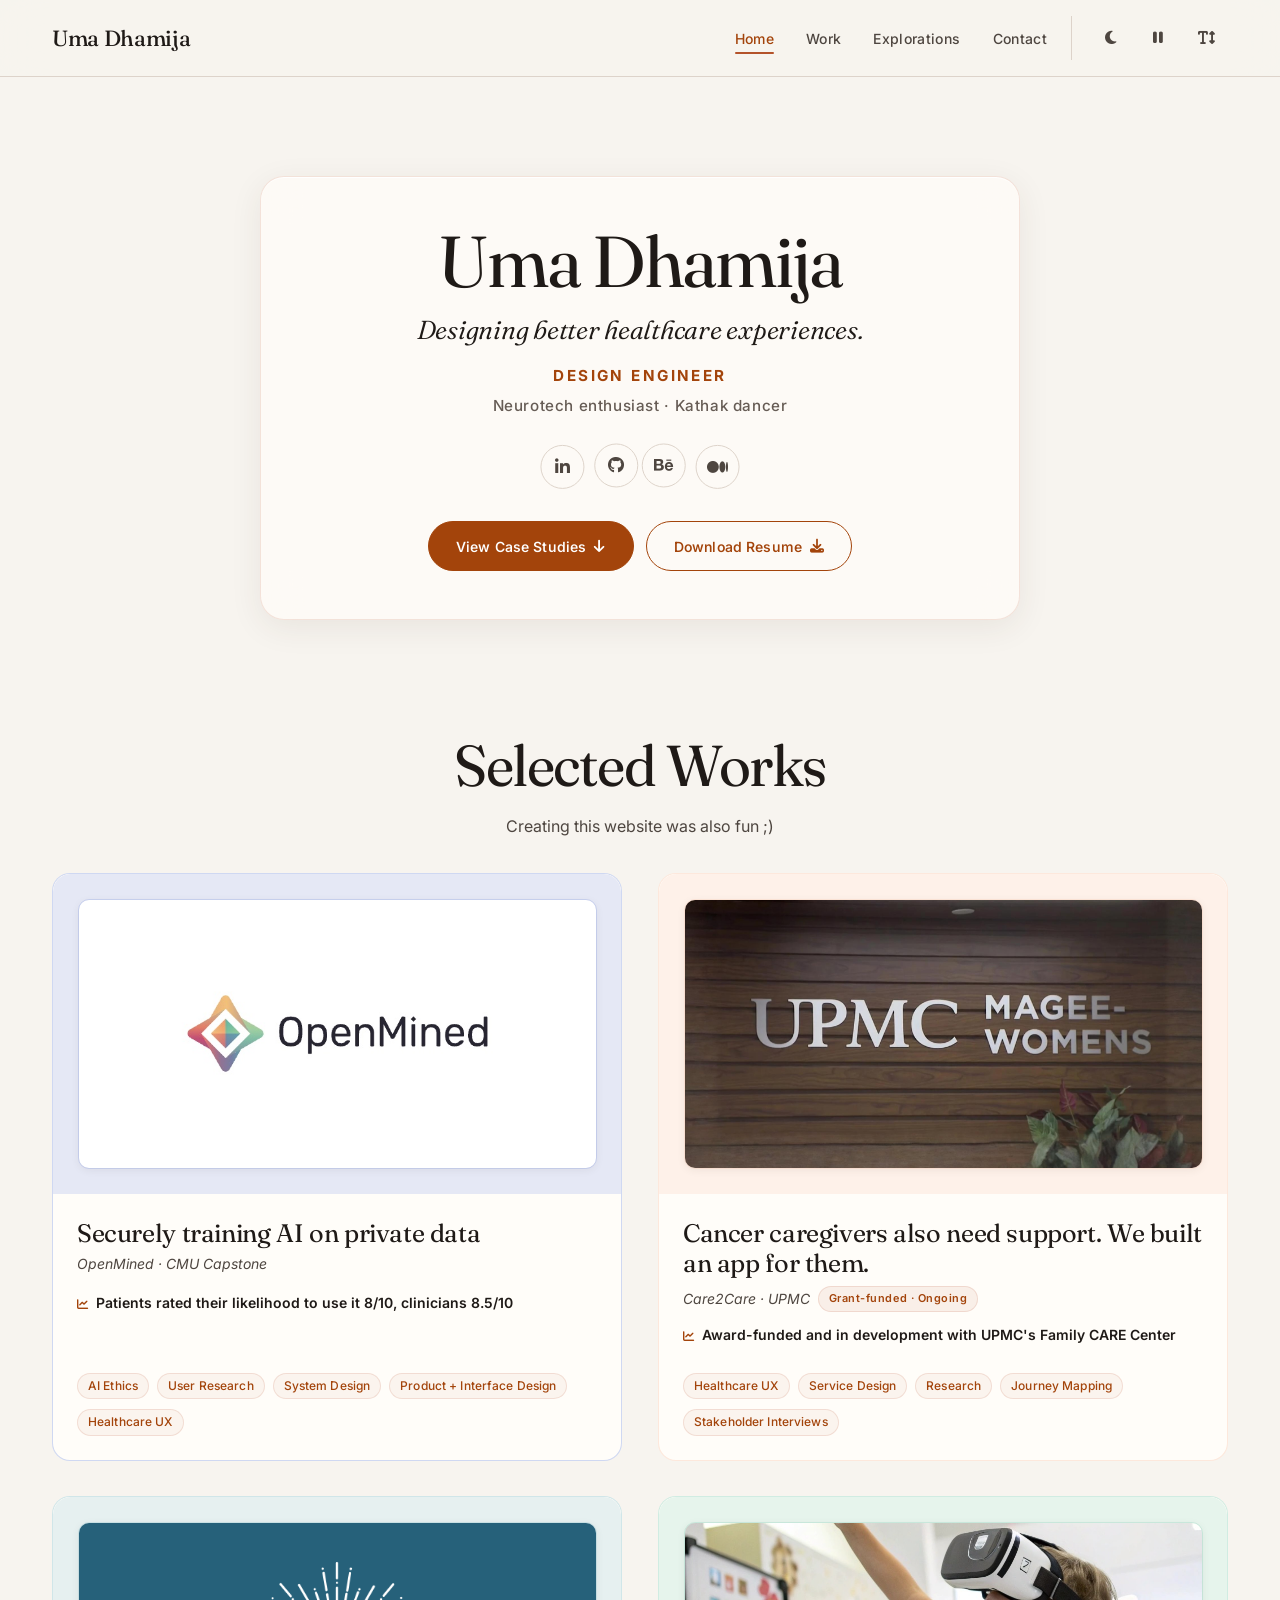
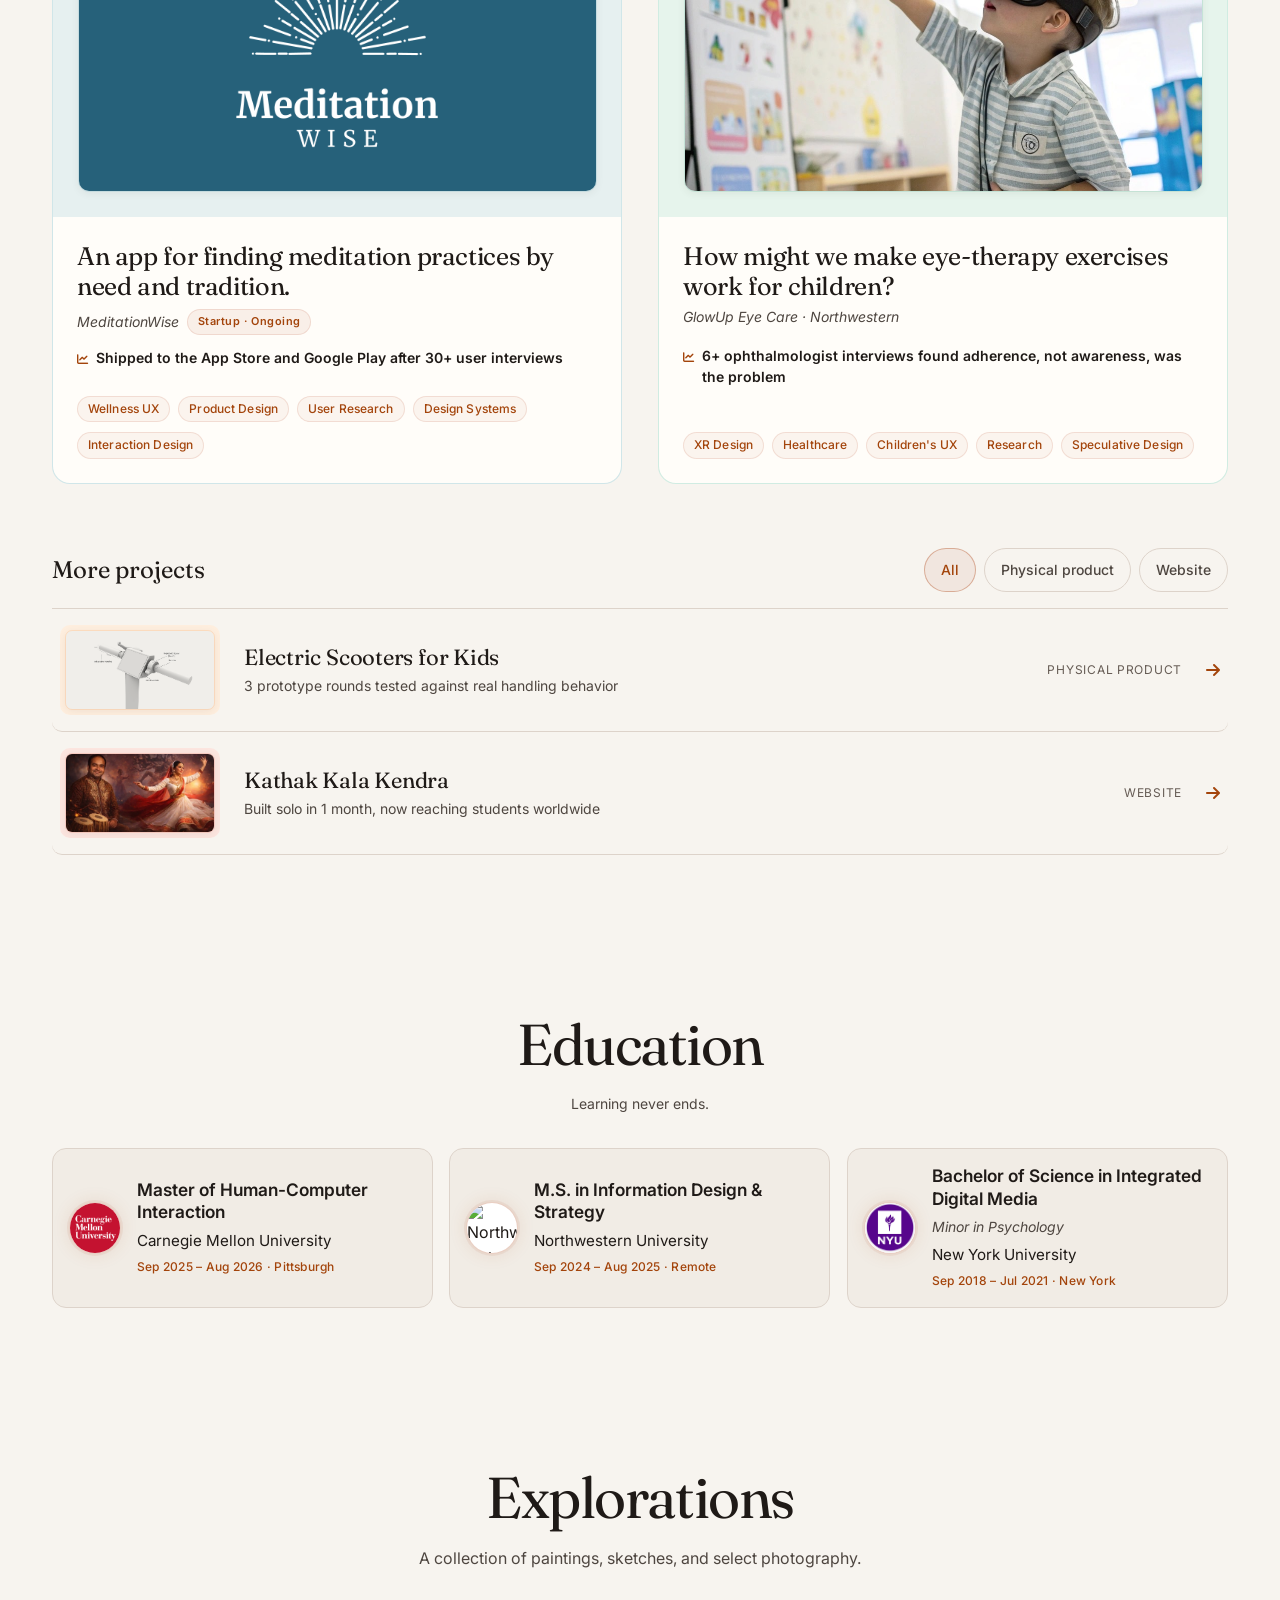
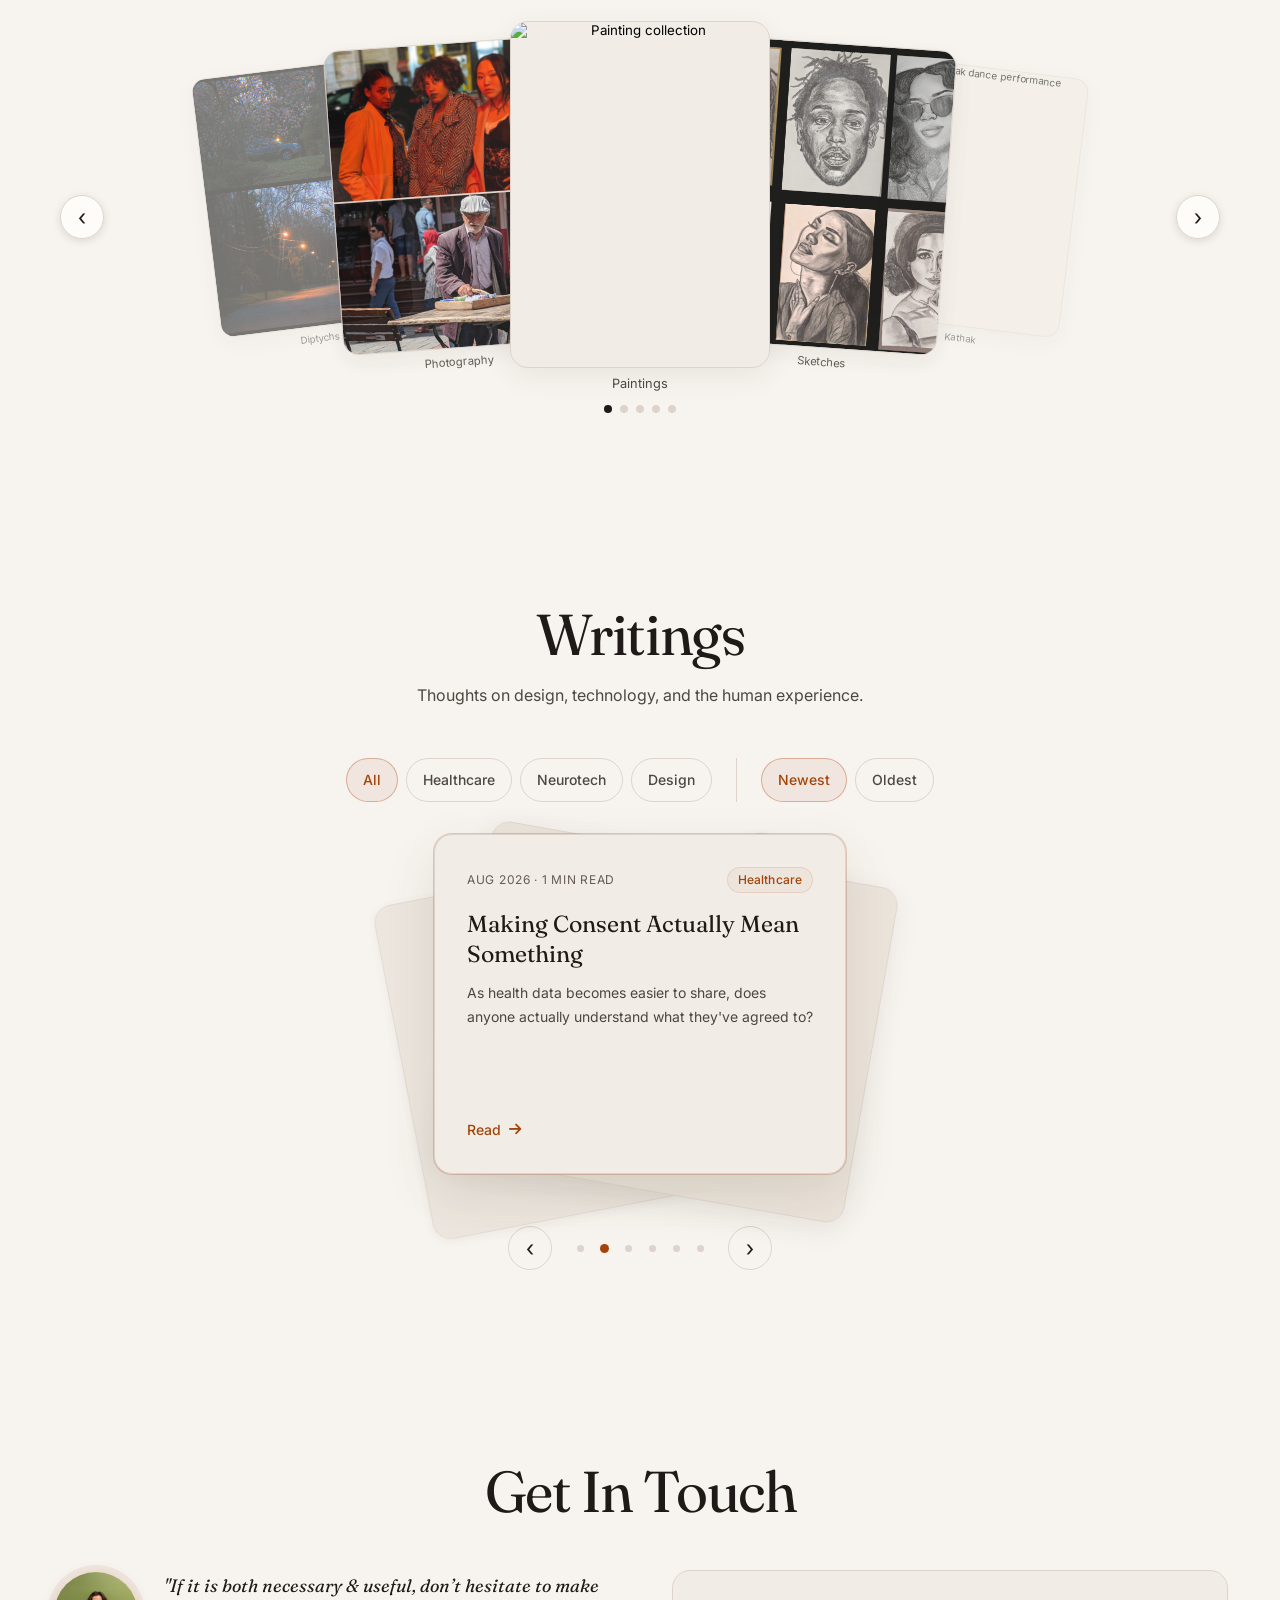
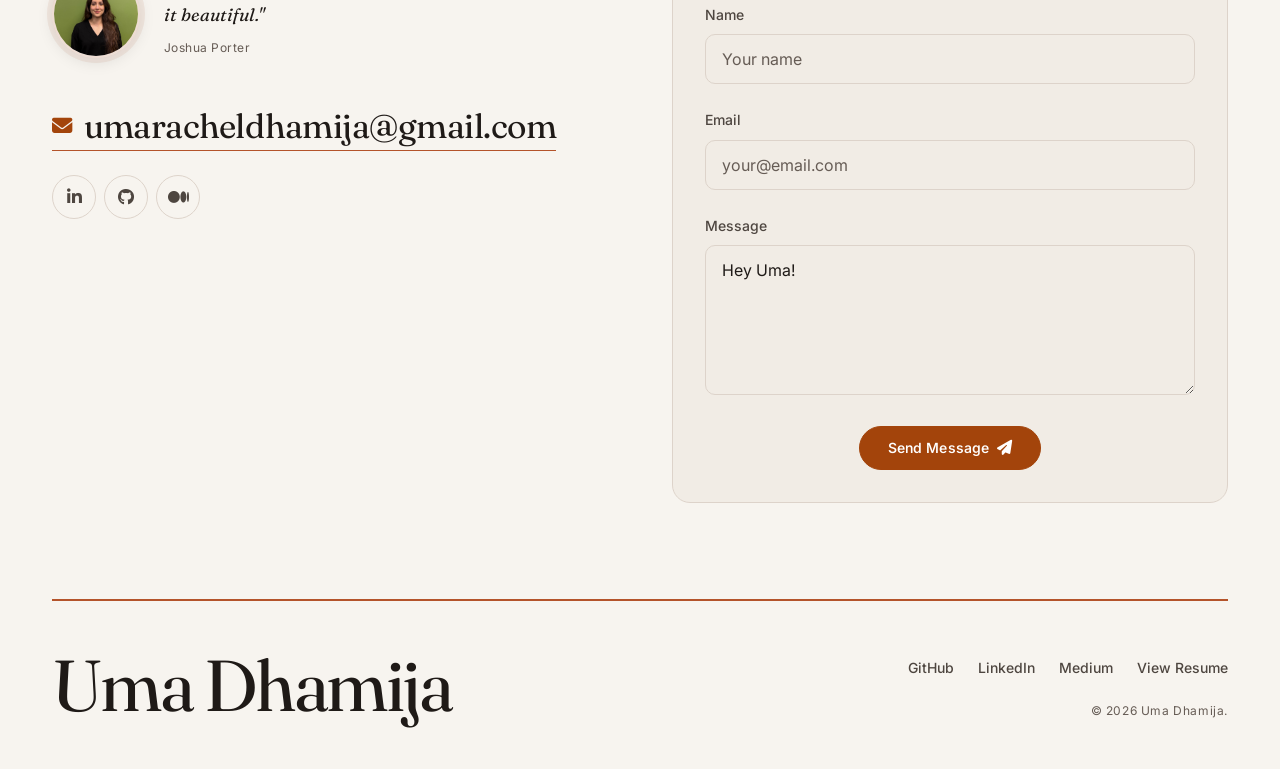
==== index.html @ e886a923 "Gentler project card tilt; Kindred card says CMU Capstone - Project cards tilt up to 6 degrees (hero" ====
<!DOCTYPE html>
<html lang="en" data-theme="light">
<head>
  <meta charset="UTF-8">
  <meta name="viewport" content="width=device-width, initial-scale=1.0">
  <meta name="description" content="Uma Dhamija UX Designer specializing in human-centered design and brain-computer interfaces.">
  <meta name="theme-color" content="#F5F4F0">
  <meta property="og:title" content="Uma Dhamija Experience Designer">
  <meta property="og:description" content="UX Advocate • Interface Designer • NeuroTech Enthusiast • Kathak Dancer">
  <meta property="og:type" content="website">
  <title>Uma Dhamija Experience Designer</title>

  <link rel="stylesheet" href="styles.css">
  <link rel="stylesheet" href="https://cdnjs.cloudflare.com/ajax/libs/font-awesome/6.4.0/css/all.min.css">
  <link rel="preconnect" href="https://fonts.googleapis.com">
  <link rel="preconnect" href="https://fonts.gstatic.com" crossorigin>
  <link href="https://fonts.googleapis.com/css2?family=Fraunces:ital,opsz,wght@0,9..144,300..700;1,9..144,300..700&family=Inter:ital,opsz,wght@0,14..32,300..700;1,14..32,300..700&display=swap" rel="stylesheet">
  <script defer src="/_vercel/insights/script.js"></script>
  <script defer src="/_vercel/speed-insights/script.js"></script>
  <!-- Immediately hide intro for returning visitors this session. Runs before paint -->
  <script>try{if(sessionStorage.getItem('intro-seen')==='true'){document.documentElement.classList.add('intro-skip');}}catch(e){}</script>
  <!-- Card-to-story transitions (pairs with js/story.js). Hold the first
       frame until the Work section has been parsed, so a returning
       visitor's scroll position can be restored before anything shows. -->
  <link rel="expect" href="#explorations" blocking="render">
  <script>
    (function () {
      // 1. Clicking a story card names its image frame, so the story's
      //    opening card can grow out of it.
      // 2. Coming back, that card is named again and the page scroll
      //    is restored before the first frame, so the image shrinks
      //    back into its card. (Cards and the More projects rows both
      //    count: STORY_LINKS.)
      // 3. While a transition runs, window.__vtRunning lets script.js
      //    pause heavy background effects so the morph stays smooth.
      var STORY_LINKS = '.project-card[data-story], .project-row[data-story]';
      var ss = {
        get: function (k) { try { return sessionStorage.getItem(k); } catch (e) { return null; } },
        set: function (k, v) { try { sessionStorage.setItem(k, v); } catch (e) {} },
        del: function (k) { try { sessionStorage.removeItem(k); } catch (e) {} }
      };
      function name(card, on) {
        var frame = card.querySelector('.project-thumb');
        if (!frame) return;
        frame.style.setProperty('view-transition-name', on ? 'card-img-' + card.getAttribute('data-project') : '');
        frame.style.setProperty('view-transition-class', on ? 'story-card story-img' : '');
      }
      function nameOnly(card) {
        document.querySelectorAll(STORY_LINKS).forEach(function (c) { name(c, c === card); });
      }

      document.addEventListener('click', function (e) {
        var card = e.target.closest && e.target.closest('.project-card, .project-row');
        if (!card) return;
        ss.set('home-return', JSON.stringify({ y: window.scrollY }));
        if (card.hasAttribute('data-story')) {
          nameOnly(card);
          // Drop the hover lift so the morph starts from the resting card.
          card.classList.add('is-leaving');
        }
      }, true);

      // Back/forward cache restores the page as it was left: un-flatten.
      window.addEventListener('pageshow', function () {
        document.querySelectorAll('.is-leaving').forEach(function (c) { c.classList.remove('is-leaving'); });
      });

      window.addEventListener('pagereveal', function (e) {
        if (e.viewTransition) {
          window.__vtRunning = true;
          e.viewTransition.finished.finally(function () { window.__vtRunning = false; });
        }
        var nav = performance.getEntriesByType && performance.getEntriesByType('navigation')[0];
        var saved = ss.get('home-return');
        if (nav && nav.type === 'back_forward' && saved && !window.__homeRestored) {
          try {
            var pos = JSON.parse(saved);
            document.documentElement.scrollTop = pos.y;
            window.__homeRestored = true;
          } catch (err) { /* fall back to the normal landing */ }
        }
        var last = ss.get('last-story');
        ss.del('last-story');
        if (e.viewTransition && last) {
          var card = document.querySelector('[data-story][data-project="' + last + '"]');
          if (card) nameOnly(card);
        }
      });
    })();
  </script>
  <!-- Prerender a story when its card is hovered or pressed (Chrome/Edge;
       other browsers ignore this), so the page is already built when the
       card morphs into it. -->
  <script type="speculationrules">
    {
      "prerender": [
        { "where": { "selector_matches": ".project-card[data-story], .project-row[data-story]" }, "eagerness": "moderate" }
      ],
      "prefetch": [
        { "where": { "href_matches": "/work/*" }, "eagerness": "moderate" }
      ]
    }
  </script>
</head>

<body>

  <!-- ============================================
       INTRO LOADING SCREEN
       Shown once per browser session. Types out intro text then fades to reveal work.
       JS: setupIntroScreen() in script.js
       ============================================ -->
  <div id="intro-screen" aria-hidden="true">
    <div class="intro-content">
      <p class="intro-line"><span id="intro-typed"></span><span class="intro-cursor" aria-hidden="true">|</span></p>
    </div>
    <button class="intro-skip-btn" type="button" aria-label="Skip intro">Skip</button>
  </div>

  <a class="skip-link" href="#main-content">Skip to main content</a>

  <!-- ============================================
       BACKGROUND SYSTEM
       ============================================ -->

  <div class="cursor-dot" id="cursor-dot" aria-hidden="true"></div>

  <div class="bg-layer" aria-hidden="true">
    <div class="storm-base"></div>
    <div class="storm-reveal" id="storm-reveal"></div>
    <div class="aurora-layer"></div>
  </div>

  <!-- Living watercolor splash field — spans the whole page (fixed,
       document-coordinate blooms), so Hero and Work read as one
       continuous background. See drawSplashField() in script.js. -->
  <canvas class="splash-canvas" id="splash-canvas" aria-hidden="true"></canvas>





  <!-- ============================================
       NAVIGATION
       ============================================ -->

  <nav class="site-nav" aria-label="Primary navigation">
    <div class="nav-container">
      <a href="#hero" class="nav-logo">Uma Dhamija</a>

      <button
        class="nav-toggle"
        id="nav-toggle"
        aria-controls="nav-links"
        aria-expanded="false"
        aria-label="Open navigation menu"
      >
        <span></span><span></span><span></span>
      </button>

      <ul class="nav-links" id="nav-links" role="list">
        <li><a href="#hero" aria-current="true">Home</a></li>
        <li><a href="#work">Work</a></li>
        <li><a href="#explorations">Explorations</a></li>
        <li><a href="#contact">Contact</a></li>
      </ul>
      <!-- Theme, motion and text size (setupAccessibilityControls in script.js) -->
      <div class="accessibility-controls" role="group" aria-label="Display settings">
        <button class="control-btn" id="theme-toggle" title="Toggle light/dark mode" aria-label="Switch to light mode">
          <i class="fas fa-sun" aria-hidden="true"></i>
          <span class="control-label">Light</span>
        </button>
        <button class="control-btn" id="quiet-toggle" title="Pause animations" aria-label="Pause animations">
          <i class="fas fa-pause" aria-hidden="true"></i>
          <span class="control-label">Motion</span>
        </button>
        <button class="control-btn" id="text-size-toggle" title="Increase text size" aria-label="Increase text size">
          <i class="fas fa-text-height" aria-hidden="true"></i>
          <span class="control-label">Text size</span>
        </button>
      </div>
    </div>
  </nav>


  <!-- Bio tab: slides in from left when hero is scrolled above viewport -->
  <button class="bio-tab" id="bio-tab" type="button" aria-label="Scroll up to see bio">
    <span class="bio-tab-label">About</span>
    <i class="fas fa-arrow-up bio-tab-icon" aria-hidden="true"></i>
  </button>

  <main id="main-content">
  <!-- ============================================
       HERO SECTION
       ============================================ -->

  <section class="hero-section" id="hero" aria-label="Introduction">
    <!-- Pressing the card splashes paint (setupPressSplash in script.js) -->
    <div class="hero-content tilt-card" data-tilt-max="9">

      <h1 class="hero-name">Uma Dhamija</h1>
      <p class="hero-tagline">Designing better healthcare experiences.</p>
      <!-- What I do, then who I am outside work -->
      <p class="hero-title">Design engineer</p>
      <p class="hero-role"><span class="role">Neurotech enthusiast</span> <span class="role">&middot; Kathak dancer</span></p>

      <!-- Social links original URLs preserved -->
      <div class="social-links" aria-label="Social links">
        <a href="https://www.linkedin.com/in/umadhamija" class="social-link" target="_blank" rel="noopener noreferrer" aria-label="LinkedIn (opens in new tab)" title="LinkedIn">
          <i class="fab fa-linkedin-in" aria-hidden="true"></i>
        </a>
        <a href="https://github.com/umaracheldhamija" class="social-link" target="_blank" rel="noopener noreferrer" aria-label="GitHub (opens in new tab)" title="GitHub">
          <i class="fab fa-github" aria-hidden="true"></i>
        </a>
        <a href="https://www.behance.net/umadhamija" class="social-link" target="_blank" rel="noopener noreferrer" aria-label="Behance (opens in new tab)" title="Behance">
          <i class="fab fa-behance" aria-hidden="true"></i>
        </a>
        <a href="https://medium.com/@umaracheldhamija" class="social-link" target="_blank" rel="noopener noreferrer" aria-label="Medium (opens in new tab)" title="Medium">
          <i class="fab fa-medium" aria-hidden="true"></i>
        </a>
      </div>

      <!-- CTA buttons -->
      <div class="cta-group">
        <a href="#work" class="btn btn-primary">
          <span>View Case Studies</span>
          <i class="fas fa-arrow-down" aria-hidden="true"></i>
        </a>
        <a href="Uma_Dhamija_Resume.pdf" class="btn btn-secondary" download aria-label="Download resume (PDF)">
          <span>Download Resume</span>
          <i class="fas fa-download" aria-hidden="true"></i>
        </a>
      </div>

    </div>
  </section>


  <!-- ============================================
       WORK SECTION
       Four featured case studies in a 2x2 grid, then the rest as a
       short list that can be filtered by type (setupMoreProjects()
       in script.js). Every card and row links to work/<slug>/, and its
       .project-thumb frame morphs into the story's opening image
       (see the <head> script).
       ============================================ -->

  <section class="section" id="work" aria-labelledby="work-title">
    <div class="section-header" data-reveal>
      <h2 class="section-title" id="work-title">Selected Works</h2>
      <p class="section-intro" data-poem-trigger="website">Creating this website was also fun ;)</p>
    </div>

    <div class="projects-grid" id="projects-grid" data-reveal-stagger>

          <!-- 1. OpenMined CMU Capstone -->
          <a href="work/kindred/" class="project-card tilt-card" data-tilt-max="6" data-project="kindred" data-story>
            <div class="project-thumb">
              <img
                src="images/story/kindred/om-logo-800.jpg"
                srcset="images/story/kindred/om-logo-800.jpg 800w, images/story/kindred/om-logo-1600.jpg 1600w"
                sizes="(min-width: 769px) 560px, 100vw"
                alt="OpenMined logo and name"
                loading="lazy"
                decoding="async"
                width="1600"
                height="900"
              >
            </div>
            <div class="project-body">
              <h3>Securely training AI on private data</h3>
              <p class="card-subtitle">OpenMined · CMU Capstone</p>
              <p class="card-impact"><i class="fas fa-chart-line" aria-hidden="true"></i><span>Patients rated their likelihood to use it 8/10, clinicians 8.5/10</span></p>
              <div class="project-tags">
                <span class="tag">AI Ethics</span>
                <span class="tag">User Research</span>
                <span class="tag">System Design</span>
                <span class="tag">Product + Interface Design</span>
                <span class="tag">Healthcare UX</span>
              </div>
            </div>
          </a>

          <!-- 2. UPMC Magee Hospital Care2Care -->
          <a href="work/care2care/" class="project-card tilt-card" data-tilt-max="6" data-project="care2care" data-story>
            <div class="project-thumb">
              <img
                src="images/UPMC-logo.jpg"
                alt="UPMC Magee Hospital Gynecologic Oncology Unit"
                loading="lazy"
                decoding="async"
                width="2046"
                height="949"
              >
            </div>
            <div class="project-body">
              <h3>Cancer caregivers also need support. We built an app for them.</h3>
              <div class="card-meta-row">
                <p class="card-subtitle">Care2Care · UPMC</p>
                <span class="card-badge">Grant-funded · Ongoing</span>
              </div>
              <p class="card-impact"><i class="fas fa-chart-line" aria-hidden="true"></i><span>Award-funded and in development with UPMC's Family CARE Center</span></p>
              <div class="project-tags">
                <span class="tag">Healthcare UX</span>
                <span class="tag">Service Design</span>
                <span class="tag">Research</span>
                <span class="tag">Journey Mapping</span>
                <span class="tag">Stakeholder Interviews</span>
              </div>
            </div>
          </a>

          <!-- 3. MeditationWise -->
          <a href="work/meditationwise/" class="project-card tilt-card" data-tilt-max="6" data-project="meditationwise" data-story>
            <div class="project-thumb">
              <img
                src="images/MW-logo.png"
                alt="MeditationWise app interface"
                loading="lazy"
                decoding="async"
                width="1368"
                height="1068"
              >
            </div>
            <div class="project-body">
              <h3>An app for finding meditation practices by need and tradition.</h3>
              <div class="card-meta-row">
                <p class="card-subtitle">MeditationWise</p>
                <span class="card-badge">Startup · Ongoing</span>
              </div>
              <p class="card-impact"><i class="fas fa-chart-line" aria-hidden="true"></i><span>Shipped to the App Store and Google Play after 30+ user interviews</span></p>
              <div class="project-tags">
                <span class="tag">Wellness UX</span>
                <span class="tag">Product Design</span>
                <span class="tag">User Research</span>
                <span class="tag">Design Systems</span>
                <span class="tag">Interaction Design</span>
              </div>
            </div>
          </a>

          <!-- 4. Northwestern Capstone GlowUp Eye Care -->
          <a href="work/glowup/" class="project-card tilt-card" data-tilt-max="6" data-project="glowup" data-story>
            <div class="project-thumb">
              <img
                src="images/NWphoto.jpg"
                alt="GlowUp Eye Care VR project"
                loading="lazy"
                decoding="async"
                width="1024"
                height="1024"
              >
            </div>
            <div class="project-body">
              <h3>How might we make eye-therapy exercises work for children?</h3>
              <p class="card-subtitle">GlowUp Eye Care · Northwestern</p>
              <p class="card-impact"><i class="fas fa-chart-line" aria-hidden="true"></i><span>6+ ophthalmologist interviews found adherence, not awareness, was the problem</span></p>
              <div class="project-tags">
                <span class="tag">XR Design</span>
                <span class="tag">Healthcare</span>
                <span class="tag">Children's UX</span>
                <span class="tag">Research</span>
                <span class="tag">Speculative Design</span>
              </div>
            </div>
          </a>

    </div>

    <div class="more-projects" data-reveal>
      <div class="more-projects-head">
        <h3 class="more-projects-title" id="more-projects-title">More projects</h3>
        <div class="filter-group" role="group" aria-label="Filter projects by type">
          <button type="button" class="filter-chip" data-type="all" aria-pressed="true">All</button>
          <button type="button" class="filter-chip" data-type="physical" aria-pressed="false">Physical product</button>
          <button type="button" class="filter-chip" data-type="web" aria-pressed="false">Website</button>
        </div>
      </div>
      <ul class="more-list" role="list" aria-labelledby="more-projects-title">
        <li data-type="physical">
          <a href="work/electric-scooters/" class="project-row" data-project="electric-scooters" data-story>
            <span class="project-thumb">
              <img
                src="images/photo.png"
                alt="Electric scooter prototype for kids"
                loading="lazy"
                decoding="async"
                width="822"
                height="566"
              >
            </span>
            <span class="project-row-text">
              <span class="project-row-name">Electric Scooters for Kids</span>
              <span class="project-row-line">3 prototype rounds tested against real handling behavior</span>
            </span>
            <span class="project-row-type">Physical product</span>
            <i class="fas fa-arrow-right project-row-arrow" aria-hidden="true"></i>
          </a>
        </li>
        <li data-type="web">
          <a href="work/kathak-kala-kendra/" class="project-row" data-project="kathak-kala-kendra" data-story>
            <span class="project-thumb">
              <img
                src="images/story/kathak-kala-kendra/homepage-800.jpg"
                  srcset="images/story/kathak-kala-kendra/homepage-800.jpg 800w, images/story/kathak-kala-kendra/homepage-1264.jpg 1264w"
                  sizes="160px"
                alt="Kathak Kala Kendra dance school website"
                loading="lazy"
                decoding="async"
                width="1264"
                height="842"
              >
            </span>
            <span class="project-row-text">
              <span class="project-row-name">Kathak Kala Kendra</span>
              <span class="project-row-line">Built solo in 1 month, now reaching students worldwide</span>
            </span>
            <span class="project-row-type">Website</span>
            <i class="fas fa-arrow-right project-row-arrow" aria-hidden="true"></i>
          </a>
        </li>
      </ul>
    </div>
  </section>


  <!-- ============================================
       EDUCATION SECTION
       ============================================ -->

  <section class="section" id="education" aria-labelledby="education-title">
    <div class="section-header" data-reveal>
      <h2 class="section-title" id="education-title">Education</h2>
      <p class="section-intro">Learning never ends.</p>
    </div>

    <div class="education-panel" data-reveal-stagger>
      <article class="education-item tilt-card">
        <div class="education-logo-wrap">
          <img
            class="education-logo"
            src="images/cmu.png"
            alt="Carnegie Mellon University seal"
            loading="lazy"
            decoding="async"
            width="600"
            height="600"
          >
        </div>
        <div class="education-body">
          <h3>Master of Human-Computer Interaction</h3>
          <p class="education-school">Carnegie Mellon University</p>
          <p class="education-meta">Sep 2025 &ndash; Aug 2026 &middot; Pittsburgh</p>
        </div>
      </article>

      <article class="education-item tilt-card">
        <div class="education-logo-wrap">
          <img
            class="education-logo"
            src="https://upload.wikimedia.org/wikipedia/commons/5/56/Northwestern_University_seal.svg"
            alt="Northwestern University seal"
            loading="lazy"
            decoding="async"
            width="512"
            height="512"
          >
        </div>
        <div class="education-body">
          <h3>M.S. in Information Design &amp; Strategy</h3>
          <p class="education-school">Northwestern University</p>
          <p class="education-meta">Sep 2024 &ndash; Aug 2025 &middot; Remote</p>
        </div>
      </article>

      <article class="education-item tilt-card">
        <div class="education-logo-wrap">
          <img
            class="education-logo"
            src="images/nyu.png"
            alt="New York University seal"
            loading="lazy"
            decoding="async"
            width="860"
            height="900"
          >
        </div>
        <div class="education-body">
          <h3>Bachelor of Science in Integrated Digital Media</h3>
          <p class="education-subline">Minor in Psychology</p>
          <p class="education-school">New York University</p>
          <p class="education-meta">Sep 2018 &ndash; Jul 2021 &middot; New York</p>
        </div>
      </article>
    </div>
  </section>


  <!-- ============================================
       EXPLORATIONS SECTION
       Five cards; Photography holds two photos.
       ============================================ -->

  <section class="section" id="explorations" aria-labelledby="explorations-title">
    <div class="section-header" data-reveal>
      <!-- <span class="section-label">Outside the Brief</span> -->
      <h2 class="section-title" id="explorations-title">Explorations</h2>
      <p class="section-intro">A collection of paintings, sketches, and select photography.</p>
    </div>

    <div class="carousel-3d" data-reveal>
      <div class="carousel-track">
        <button
          class="carousel-card exploration-trigger active"
          type="button"
          data-image-src="images/paintings.png"
          data-image-alt="Painting collection"
          aria-label="Expand image: Painting collection"
        >
          <span class="carousel-card-media">
            <img
              src="images/paintings.png"
              alt="Painting collection"
              loading="lazy"
              decoding="async"
              width="2142"
              height="2111"
            >
          </span>
          <span class="card-label">Paintings</span>
        </button>
        <button
          class="carousel-card exploration-trigger"
          type="button"
          data-image-src="images/drawings.png"
          data-image-alt="Sketch collection"
          aria-label="Expand image: Sketch collection"
        >
          <span class="carousel-card-media">
            <img
              src="images/drawings.png"
              alt="Sketch collection"
              loading="lazy"
              decoding="async"
              width="1168"
              height="1138"
            >
          </span>
          <span class="card-label">Sketches</span>
        </button>
        <button
          class="carousel-card exploration-trigger"
          type="button"
          data-image-src="images/uma kathak.jpg"
          data-image-alt="Kathak dance performance"
          aria-label="Expand image: Kathak dance performance"
        >
          <span class="carousel-card-media">
            <img
              src="images/uma kathak.jpg"
              alt="Kathak dance performance"
              loading="lazy"
              decoding="async"
              width="3648"
              height="5472"
            >
          </span>
          <span class="card-label">Kathak</span>
        </button>
        <button
          class="carousel-card exploration-trigger"
          type="button"
          data-image-src="images/Diptychs.jpg"
          data-image-alt="Photography diptych"
          aria-label="Expand image: Photography diptych"
        >
          <span class="carousel-card-media">
            <img
              src="images/Diptychs.jpg"
              alt="Photography diptych"
              loading="lazy"
              decoding="async"
              width="3000"
              height="4050"
            >
          </span>
          <span class="card-label">Diptychs</span>
        </button>
        <!-- Photography: two photos in one card. Opening it shows the
             photo that was clicked, with a switcher for the other
             (data-photo; setupExplorationGallery in script.js). -->
        <button
          class="carousel-card exploration-trigger"
          type="button"
          data-image-src="images/michellegroup.jpg"
          data-image-alt="Photography"
          aria-label="Expand photography: a group photograph and a portrait photograph"
        >
          <span class="carousel-card-media carousel-card-media--pair">
            <img
              src="images/michellegroup.jpg"
              alt="Group photograph"
              data-photo
              loading="lazy"
              decoding="async"
              width="2000"
              height="1500"
            >
            <img
              class="photo-portrait"
              src="images/oldman.jpg"
              alt="Portrait photograph"
              data-photo
              loading="lazy"
              decoding="async"
              width="1500"
              height="2000"
            >
          </span>
          <span class="card-label">Photography</span>
        </button>
      </div>
      <button class="carousel-btn prev-btn" type="button" aria-label="Previous">&#8249;</button>
      <button class="carousel-btn next-btn" type="button" aria-label="Next">&#8250;</button>
      <div class="carousel-dots" role="tablist" aria-label="Exploration slides"></div>
    </div>
  </section>


  <!-- ============================================
       WRITING SECTION
       All 5 original cards restored.
       FIX: Cards 3–5 all shared id="blog-2" in the original.
       Now: blog-1, blog-2, blog-3, blog-4 (unique IDs).
       Card 2 (Medium) links externally no modal needed.
       ============================================ -->

  <section class="section" id="writing" aria-labelledby="writing-title">
    <div class="section-header" data-reveal>
      <h2 class="section-title" id="writing-title">Writings</h2>
      <p class="section-intro">Thoughts on design, technology, and the human experience.</p>
    </div>

    <!-- Topic filter and date sort. setupWritingDeck() in script.js
         reads data-topic and data-date (YYYY-MM) on each card. -->
    <div class="writing-filters" data-reveal>
      <div class="filter-group" role="group" aria-label="Filter by topic">
        <button type="button" class="filter-chip" data-topic="all" aria-pressed="true">All</button>
        <button type="button" class="filter-chip" data-topic="healthcare" aria-pressed="false">Healthcare</button>
        <button type="button" class="filter-chip" data-topic="neurotech" aria-pressed="false">Neurotech</button>
        <button type="button" class="filter-chip" data-topic="design" aria-pressed="false">Design</button>
      </div>
      <div class="filter-group" role="group" aria-label="Sort by date">
        <button type="button" class="filter-chip" data-sort="newest" aria-pressed="true">Newest</button>
        <button type="button" class="filter-chip" data-sort="oldest" aria-pressed="false">Oldest</button>
      </div>
    </div>

    <div class="writing-stack" data-reveal id="writing-stack">
      <div class="deck-viewport" role="region" aria-label="Writing articles">

        <!-- Card 1 The Neural Interface (on-site modal) -->
        <div
          class="deck-card"
          data-modal="blog-1"
          data-topic="neurotech"
          data-date="2025-12"
          role="button"
          tabindex="0"
          aria-label="Read: The Neural Interface Designing for the Mind"
        >
          <div class="writing-meta">
            <span class="writing-date">Dec 2025 &middot; 3 min read</span>
            <span class="tag">Neurotech</span>
          </div>
          <h3>The Neural Interface: Designing for the Mind</h3>
          <p>Exploring the intersection of brain-computer interfaces and human-centered design principles.</p>
          <span class="deck-read-more">Read <i class="fas fa-arrow-right" aria-hidden="true"></i></span>
        </div>

        <!-- Card 2 Beyond the Screen (external Medium link; same layout,
             but "Read on Medium" says it opens elsewhere) -->
        <div
          class="deck-card"
          data-external="https://medium.com/@umaracheldhamija/beyond-the-screen-user-centered-design-in-urban-bike-sharing-systems-7b118196a82d"
          data-topic="design"
          data-date="2024-12"
          role="button"
          tabindex="-1"
          aria-label="Read Beyond the Screen on Medium (opens in new tab)"
        >
          <div class="writing-meta">
            <span class="writing-date">Dec 2024 &middot; 3 min read</span>
            <span class="tag">Design</span>
          </div>
          <h3>Beyond the Screen</h3>
          <p>User-Centered Design in Urban Bike-Sharing Systems.</p>
          <span class="deck-read-more">Read on Medium <i class="fas fa-arrow-up-right-from-square" aria-hidden="true"></i></span>
        </div>

        <!-- Card 3 The Paradox (on-site modal) -->
        <div
          class="deck-card"
          data-modal="blog-2"
          data-topic="design"
          data-date="2025-12"
          role="button"
          tabindex="-1"
          aria-label="Read: The Paradox at the Heart of Design"
        >
          <div class="writing-meta">
            <span class="writing-date">Dec 2025 &middot; 3 min read</span>
            <span class="tag">Design</span>
          </div>
          <h3>The Paradox at the Heart of Design</h3>
          <p>The deepest paradox in design is this: the best design often disappears.</p>
          <span class="deck-read-more">Read <i class="fas fa-arrow-right" aria-hidden="true"></i></span>
        </div>

        <!-- Card 4 Is AI replacing human creativity? Hidden until the essay
             and its blog-3 modal are ready to publish.
        <div
          class="deck-card"
          data-modal="blog-3"
          data-topic="design"
          data-date="2026-01"
          role="button"
          tabindex="-1"
          aria-label="Read: Is AI replacing human creativity?"
        >
          <div class="writing-meta">
            <span class="writing-date">Jan 2026</span>
            (when published, add "&middot; N min read" to the date)
            <span class="tag">Design</span>
          </div>
          <h3>Is AI replacing human creativity?</h3>
          <p>A developing essay on authorship, taste, and what meaningful human craft should look like in AI-assisted workflows.</p>
          <span class="deck-read-more">Read <i class="fas fa-arrow-right" aria-hidden="true"></i></span>
        </div> -->

        <!-- Card 5 Designing Trust Into a Nation-Scale Health Record System.
             Hidden until the essay and its blog-5 modal are ready to publish.
        <div
          class="deck-card"
          data-modal="blog-5"
          data-topic="healthcare"
          data-date="2026-08"
          role="button"
          tabindex="-1"
          aria-label="Read: Designing Trust Into a Nation-Scale Health Record System"
        >
          <div class="writing-meta">
            <span class="writing-date">Aug 2026</span>
            (when published, add "&middot; N min read" to the date)
            <span class="tag">Healthcare</span>
          </div>
          <h3>Designing Trust Into a Nation-Scale Health Record System</h3>
          <p>As of July 20, 2026, India had created 948.7 million ABHA health IDs. The infrastructure is remarkable. The UX, less so.</p>
          <span class="deck-read-more">Read <i class="fas fa-arrow-right" aria-hidden="true"></i></span>
        </div> -->

        <!-- Card 6 Stitching Together the Fragmented Patient Journey (on-site modal) -->
        <div
          class="deck-card"
          data-modal="blog-6"
          data-topic="healthcare"
          data-date="2026-08"
          role="button"
          tabindex="-1"
          aria-label="Read: Stitching Together the Fragmented Patient Journey"
        >
          <div class="writing-meta">
            <span class="writing-date">Aug 2026 &middot; 1 min read</span>
            <span class="tag">Healthcare</span>
          </div>
          <h3>Stitching Together the Fragmented Patient Journey</h3>
          <p>Care is real in India. Continuity isn't. Designing for the whole patient story, not just the single visit.</p>
          <span class="deck-read-more">Read <i class="fas fa-arrow-right" aria-hidden="true"></i></span>
        </div>

        <!-- Card 7 Making Consent Actually Mean Something (on-site modal) -->
        <div
          class="deck-card"
          data-modal="blog-7"
          data-topic="healthcare"
          data-date="2026-08"
          role="button"
          tabindex="-1"
          aria-label="Read: Making Consent Actually Mean Something"
        >
          <div class="writing-meta">
            <span class="writing-date">Aug 2026 &middot; 1 min read</span>
            <span class="tag">Healthcare</span>
          </div>
          <h3>Making Consent Actually Mean Something</h3>
          <p>As health data becomes easier to share, does anyone actually understand what they've agreed to?</p>
          <span class="deck-read-more">Read <i class="fas fa-arrow-right" aria-hidden="true"></i></span>
        </div>

        <!-- Card 8 Getting Clinics and Providers to Actually Want the Tools They're Given (on-site modal) -->
        <div
          class="deck-card"
          data-modal="blog-8"
          data-topic="healthcare"
          data-date="2026-08"
          role="button"
          tabindex="-1"
          aria-label="Read: Getting Clinics and Providers to Actually Want the Tools They're Given"
        >
          <div class="writing-meta">
            <span class="writing-date">Aug 2026 &middot; 1 min read</span>
            <span class="tag">Healthcare</span>
          </div>
          <h3>Getting Clinics and Providers to Actually Want the Tools They're Given</h3>
          <p>Incentives can push adoption. They can't manufacture enthusiasm. The real problem is provider buy-in.</p>
          <span class="deck-read-more">Read <i class="fas fa-arrow-right" aria-hidden="true"></i></span>
        </div>

      </div>

      <div class="deck-controls">
        <button class="deck-btn deck-prev" type="button" aria-label="Previous article">&#8249;</button>
        <div class="deck-dots" role="tablist" aria-label="Writing article navigation"></div>
        <button class="deck-btn deck-next" type="button" aria-label="Next article">&#8250;</button>
      </div>
    </div>
  </section>


  <!-- ============================================
       CONTACT SECTION
       Original heading, form action (formsubmit.co),
       and body text all preserved exactly.
       ============================================ -->

  <section class="section" id="contact" aria-labelledby="contact-title">
    <div class="section-header" data-reveal>
      <!-- <span class="section-label">Get In Touch</span> -->
      <h2 class="section-title" id="contact-title">Get In Touch</h2>
    </div>

    <div class="contact-layout" data-reveal>
      <div class="contact-info">
        <div class="about-header">
          <!-- Opens the photo full size in #headshot-modal -->
          <button type="button" class="about-headshot-btn" data-modal="headshot-modal" aria-label="View larger photo of Uma Dhamija">
            <img
              src="images/Headshot.jpeg"
              alt=""
              class="about-headshot"
              loading="lazy"
              decoding="async"
              width="200"
              height="200"
            >
          </button>
          <!-- Quotes take turns, in a shuffled order (setupContactQuotes).
               All share one grid cell, so the tallest sets the height and
               nothing below jumps as they change. -->
          <div class="about-quotes">
            <blockquote class="about-bio about-quote is-active">
              <p>"Design creates culture. Culture shapes values. Values determine the future."</p>
              <cite>Robert L. Peters</cite>
            </blockquote>
            <blockquote class="about-bio about-quote" aria-hidden="true">
              <p>"If it is both necessary &amp; useful, don&rsquo;t hesitate to make it beautiful."</p>
              <cite>Joshua Porter</cite>
            </blockquote>
            <blockquote class="about-bio about-quote" aria-hidden="true">
              <p>"Simplicity is the ultimate sophistication."</p>
              <cite>Leonardo da Vinci</cite>
            </blockquote>
            <blockquote class="about-bio about-quote" aria-hidden="true">
              <p>"Instructions must die."</p>
              <cite>Steve Krug</cite>
            </blockquote>
            <blockquote class="about-bio about-quote" aria-hidden="true">
              <p>"Any darn fool can make something complex; it takes a genius to make something simple."</p>
              <cite>Albert Einstein</cite>
            </blockquote>
          </div>
        </div>
        <a href="mailto:umaracheldhamija@gmail.com" class="contact-email">
          <i class="fas fa-envelope" aria-hidden="true"></i>
          umaracheldhamija@gmail.com
        </a>
        <div class="social-links" aria-label="Social links">
          <a href="https://www.linkedin.com/in/umadhamija" class="social-link" target="_blank" rel="noopener noreferrer" aria-label="LinkedIn" title="LinkedIn">
            <i class="fab fa-linkedin-in" aria-hidden="true"></i>
          </a>
          <a href="https://github.com/umaracheldhamija" class="social-link" target="_blank" rel="noopener noreferrer" aria-label="GitHub" title="GitHub">
            <i class="fab fa-github" aria-hidden="true"></i>
          </a>
          <a href="https://medium.com/@umaracheldhamija" class="social-link" target="_blank" rel="noopener noreferrer" aria-label="Medium" title="Medium">
            <i class="fab fa-medium" aria-hidden="true"></i>
          </a>
        </div>
      </div>

      <!-- Original form action: formsubmit.co preserved exactly -->
      <form
        class="contact-form"
        action="https://formsubmit.co/umaracheldhamija@gmail.com"
        method="POST"
        aria-label="Contact form"
      >
        <input type="hidden" name="_subject" value="New portfolio contact">
        <input type="hidden" name="_captcha" value="false">
        <input type="hidden" name="_next" value="">
        <div class="form-group">
          <label for="name" class="form-label">Name</label>
          <input type="text" id="name" name="name" class="form-input" placeholder="Your name" autocomplete="name" required>
        </div>
        <div class="form-group">
          <label for="email" class="form-label">Email</label>
          <input type="email" id="email" name="email" class="form-input" placeholder="your@email.com" autocomplete="email" required>
        </div>
        <div class="form-group">
          <label for="message" class="form-label">Message</label>
          <textarea id="message" name="message" class="form-textarea" rows="6" required>Hey Uma!</textarea>
        </div>
        <button type="submit" class="btn btn-primary contact-submit">
          <span>Send Message</span>
          <i class="fas fa-paper-plane" aria-hidden="true"></i>
        </button>
      </form>
    </div>
  </section>
  </main>


  <!-- ============================================
       FOOTER
       ============================================ -->

  <footer>
    <div class="footer-content">
      <p class="footer-name" data-poem-trigger="name">Uma Dhamija</p>
      <nav class="footer-links" aria-label="Footer links">
        <a href="https://github.com/umaracheldhamija" target="_blank" rel="noopener noreferrer">GitHub</a>
        <a href="https://www.linkedin.com/in/umadhamija" target="_blank" rel="noopener noreferrer">LinkedIn</a>
        <a href="https://medium.com/@umaracheldhamija" target="_blank" rel="noopener noreferrer">Medium</a>
        <button type="button" class="footer-resume-btn" data-action="view-resume" aria-label="View resume">View Resume</button>
      </nav>
      <p class="footer-copy">&copy; 2026 Uma Dhamija.</p>
    </div>
  </footer>

  <button class="scroll-top-btn" id="scroll-top-btn" type="button" aria-label="Scroll to top" title="Scroll to top">
    <i class="fas fa-arrow-up" aria-hidden="true"></i>
  </button>


  <!-- ============================================
       EXPLORATION IMAGE MODAL
       ============================================ -->

  <div class="modal modal-image" id="exploration-image-modal" aria-labelledby="exploration-image-title" role="dialog" aria-modal="true" aria-hidden="true">
    <div class="modal-content exploration-modal-content" role="document">
      <button class="modal-close" aria-label="Close image">&times;</button>
      <h2 id="exploration-image-title">Exploration</h2>
      <img id="exploration-modal-image" class="exploration-modal-image" src="" alt="" loading="lazy" decoding="async" width="1200" height="1200">
      <p id="exploration-modal-caption" class="exploration-modal-caption"></p>
      <!-- Filled when a card holds more than one photo -->
      <div class="exploration-modal-thumbs" id="exploration-modal-thumbs" role="group" aria-label="Photos" hidden></div>
    </div>
  </div>

  <div class="modal modal-image modal-headshot" id="headshot-modal" aria-labelledby="headshot-modal-title" role="dialog" aria-modal="true" aria-hidden="true">
    <div class="modal-content exploration-modal-content" role="document">
      <button class="modal-close" aria-label="Close photo">&times;</button>
      <h2 id="headshot-modal-title">Uma Dhamija</h2>
      <img class="exploration-modal-image" src="images/Headshot.jpeg" alt="Uma Dhamija" loading="lazy" decoding="async" width="2000" height="1894">
    </div>
  </div>

  <div class="modal" id="contact-success-modal" aria-labelledby="contact-success-title" role="dialog" aria-modal="true" aria-hidden="true">
    <div class="modal-content contact-success-modal-content" role="document">
      <button class="modal-close" aria-label="Close success message">&times;</button>
      <div class="success-icon" aria-hidden="true">
        <i class="fas fa-check"></i>
      </div>
      <h2 id="contact-success-title">Message Sent</h2>
      <p class="success-caption">Thanks for reaching out. I'll get back to you soon.</p>
      <a href="#hero" class="btn btn-primary success-cta">
        <span>Back to home</span>
        <i class="fas fa-house" aria-hidden="true"></i>
      </a>
    </div>
  </div>


  <!-- ============================================
       BLOG MODALS
       
       blog-1 The Neural Interface (full essay)
       blog-2 The Paradox at the Heart of Design (full essay)
       blog-3 Is AI replacing human creativity? (draft, commented out)
       blog-5 Designing Trust Into a Nation-Scale Health Record System (draft, commented out)
       blog-6 Stitching Together the Fragmented Patient Journey
       blog-7 Making Consent Actually Mean Something
       blog-8 Getting Clinics and Providers to Actually Want the Tools
       blog-4 Why Art Goes Underappreciated (draft, commented out)
       ============================================ -->

  <!-- blog-1: The Neural Interface -->
  <div class="modal" id="blog-1" aria-labelledby="blog-1-title" role="dialog" aria-modal="true" aria-hidden="true">
    <div class="modal-content" role="document">
      <button class="modal-close" aria-label="Close post">&times;</button>
      <h2 id="blog-1-title">The Neural Interface: Designing for the Mind</h2>
      <div class="blog-meta">
        <span class="blog-date">Uma Dhamija &middot; December 2025</span>
      </div>
      <div class="blog-body">
        <p>For decades, designers have focused on shaping interfaces for hands and eyes - screens, buttons, gestures, and voice. Today, a quieter but more radical shift is underway: interfaces that bypass traditional input altogether and connect directly with the human brain. Brain-computer interfaces (BCIs) promise new forms of interaction, accessibility, and augmentation... but they also challenge the very foundations of human-centered design.</p>
        <p>When the interface is the mind, what does it mean to design responsibly?</p>
        <h3 style="font-family:var(--font-display);font-size:1.4rem;font-weight:400;color:var(--accent-primary);margin:1.5rem 0 0.75rem;">What Is a Neural Interface?</h3>
        <p>A neural interface, often referred to as a brain-computer interface, is a system that enables direct communication between the brain and a computer. By reading neural signals (and in some cases writing signals back), BCIs can translate brain activity into actions: moving a cursor, typing text, controlling a prosthetic, or even modulating emotional states.</p>
        <p>While early BCI research was rooted in clinical and assistive contexts like helping people with paralysis communicate or regain mobility, recent advances in machine learning, sensor technology, and neuroscience have pushed BCIs into broader consumer and experimental spaces. From non-invasive EEG headsets to implantable devices, the line between user and system is beginning to blur. For designers, this isn't just a new interface... it's a new relationship between humans and technology.</p>
        <h3 style="font-family:var(--font-display);font-size:1.4rem;font-weight:400;color:var(--accent-primary);margin:1.5rem 0 0.75rem;">From User-Centered to Mind-Centered Design</h3>
        <p>Human-centered design has always emphasized empathy: understanding user needs, limitations, motivations, and contexts. Neural interfaces complicate this approach. The user is no longer simply interacting with a tool; the user and system adapt to each other as the system learns from neural patterns over time. Users may not have conscious awareness of what inputs they're providing; feedback loops can shape cognition, attention, and emotion; errors may feel internal rather than external. Designing for neural interfaces requires a shift from usability to mental integrity.</p>
        <h3 style="font-family:var(--font-display);font-size:1.4rem;font-weight:400;color:var(--accent-primary);margin:1.5rem 0 0.75rem;">Agency, Consent, and Control</h3>
        <p>One of the most critical challenges in BCI design is preserving user agency. When systems interpret neural signals, intent becomes ambiguous. Consent cannot be a one-time action; it must remain ongoing, legible, and reversible. Designers must ask: How does a user know when the system is listening? Can they pause or disengage safely? What happens when the system misinterprets a thought?</p>
        <h3 style="font-family:var(--font-display);font-size:1.4rem;font-weight:400;color:var(--accent-primary);margin:1.5rem 0 0.75rem;">Ethics Is Not a Layer; It's the Interface</h3>
        <p>With BCIs, ethics cannot be deferred to policy alone. Design decisions determine what data is collected, how it is framed, and how users perceive their own minds. Questions of privacy, normalization, and power are embedded directly into the interface. Ethical neural design is not just about avoiding harm; it's about protecting human dignity.</p>
        <h3 style="font-family:var(--font-display);font-size:1.4rem;font-weight:400;color:var(--accent-primary);margin:1.5rem 0 0.75rem;">Designing with Humility</h3>
        <p>The human brain is not a predictable input device. Good neural design embraces uncertainty, communicates limitations, and treats users as partners rather than data sources. As brain-computer interfaces move into everyday life, designers will shape whether these technologies feel empowering or invasive. The interface is no longer just something we use. It is something we become entangled with... and that demands care.</p>
        <p style="color:var(--text-muted);font-size:0.85rem;margin-top:2rem;">Uma Dhamija</p>
      </div>
    </div>
  </div>

  <!-- blog-2: The Paradox at the Heart of Design -->
  <div class="modal" id="blog-2" aria-labelledby="blog-2-title" role="dialog" aria-modal="true" aria-hidden="true">
    <div class="modal-content" role="document">
      <button class="modal-close" aria-label="Close post">&times;</button>
      <h2 id="blog-2-title">The Paradox at the Heart of Design</h2>
      <div class="blog-meta">
        <span class="blog-date">Uma Dhamija &middot; December 2025</span>
      </div>
      <div class="blog-body">
        <p>Paradox exists everywhere in life. Beauty often requires pain. Discipline, strangely, creates freedom. These ideas feel contradictory at first, yet they ring true through lived experience. Design, too, is built on paradox... not as a flaw, but as a fundamental condition of making things that actually work in the world.</p>
        <p>At its core, design is about constraint. Designers do not create in infinite space; they work within limits of time, technology, budget, ethics, and human behavior. Yet it's precisely these constraints that enable creativity. Without limits, design becomes vague and abstract. With them, clarity emerges. Much like discipline in life, constraint in design doesn't suffocate possibility... it sharpens it.</p>
        <p>Another paradox lies in simplicity. Good design often looks effortless, even obvious. But that apparent ease is the result of immense effort: research, iteration, debate, failure, and refinement. Complexity is easy to produce; simplicity is not. The designer's work is often to absorb complexity so that the user doesn't have to. In this way, designers take on cognitive burden so others may experience relief.</p>
        <p>There is also a tension between control and surrender. Designers are trained to be intentional; to define flows, anticipate behaviors, and shape outcomes. Yet the most successful designs accept that users will reinterpret, misuse, and adapt what is given to them. Designing for humans means designing for unpredictability. Control creates structure; surrender creates resilience. Both are necessary.</p>
        <p>User-centered design itself contains a paradox. To design well for others, designers must empathize deeply... yet not project themselves onto the user. They must care, but also remain detached enough to see patterns beyond individual stories. Too much distance leads to cold systems; too much closeness leads to biased decisions. Good design lives in the narrow space between empathy and objectivity.</p>
        <p>Even innovation carries contradiction. Novelty is celebrated, yet familiarity is what makes products usable. Users crave new possibilities but rely on mental models built from past experiences. Designers must introduce change without disorientation; pushing forward while anchoring backward. Innovation, then, is less about disruption and more about careful translation.</p>
        <p>Perhaps the deepest paradox in design is this: the best design often <span class="poem-trigger" data-poem="paradox">disappears</span>. When something works seamlessly, it fades into the background of daily life. Designers labor for years so that users barely notice the result. Visibility is not the measure of success; impact is. Like good infrastructure or good care, good design is felt more than seen.</p>
        <p>Paradox in design is not something to resolve. It is something to hold. Designing is the practice of balancing opposing forces... freedom and constraint, empathy and distance, novelty and familiarity; all without collapsing into extremes. In embracing these tensions, designers don't just make better products; they reflect a deeper truth about life itself: meaning is often found not in certainty, but in the space between opposites.</p>
        <p style="color:var(--text-muted);font-size:0.85rem;margin-top:2rem;">Uma Dhamija</p>
      </div>
    </div>
  </div>

  <!-- blog-3: Is AI replacing human creativity? -->
  <!-- <div class="modal" id="blog-3" aria-labelledby="blog-3-title" role="dialog" aria-modal="true" aria-hidden="true">
    <div class="modal-content" role="document">
      <button class="modal-close" aria-label="Close post">&times;</button>
      <h2 id="blog-3-title">Is AI replacing human creativity?</h2>
      <div class="blog-meta">
        <span class="blog-date">Uma Dhamija &middot; January 2026</span>
      </div>
      <div class="blog-body">
        <p>This essay examines a growing tension in creative practice: AI can accelerate output, but it can also flatten intention when creators stop questioning their own decisions. The issue is less about tools replacing people, and more about people outsourcing judgment.</p>
        <p>I am currently expanding this piece with examples from design workflows, writing, and student work to explore where AI support is useful, where it becomes dependency, and how we can protect authorship without rejecting progress.</p>
        <p style="color:var(--text-muted);font-style:italic;">Draft in progress. Full essay publishing soon.</p>
        <p style="color:var(--text-muted);font-size:0.85rem;margin-top:2rem;">Uma Dhamija</p>
      </div>
    </div>
  </div> -->

  <!-- blog-5: Designing Trust Into a Nation-Scale Health Record System -->
  <!-- <div class="modal" id="blog-5" aria-labelledby="blog-5-title" role="dialog" aria-modal="true" aria-hidden="true">
    <div class="modal-content" role="document">
      <button class="modal-close" aria-label="Close post">&times;</button>
      <h2 id="blog-5-title">Designing Trust Into a Nation-Scale Health Record System</h2>
      <div class="blog-meta">
        <span class="blog-date">Uma Dhamija &middot; August 2026</span>
      </div>
      <div class="blog-body">
        <p>India has quietly built one of the largest digital health infrastructures in the world. The Ayushman Bharat Digital Mission, the government's national digital health initiative, has issued over 900 million digital health accounts and linked more than a billion health records &mdash; comparable in ambition to India's UPI payments system, but for healthcare.</p>
        <p>The technical infrastructure is remarkable. The user experience, less so. Patients across the country are being asked to link their medical history to a digital identity, share records between hospitals, and navigate consent screens, all while digital literacy varies enormously between a tech-fluent professional in Delhi and a first-time smartphone user in rural Uttar Pradesh. This is a design problem at a scale few designers ever get to touch: how do you build trust and comprehension into a system meant to serve over a billion people with wildly different relationships to technology?</p>
        <p>The opportunity here isn't building another slick health app. It's rethinking basic interaction patterns, consent language, and onboarding flows so that the country's most ambitious digital health infrastructure actually works for the people it was built for.</p>
        <p style="color:var(--text-muted);font-size:0.85rem;margin-top:2rem;">Uma Dhamija</p>
      </div>
    </div>
  </div> -->

  <!-- blog-6: Stitching Together the Fragmented Patient Journey -->
  <div class="modal" id="blog-6" aria-labelledby="blog-6-title" role="dialog" aria-modal="true" aria-hidden="true">
    <div class="modal-content" role="document">
      <button class="modal-close" aria-label="Close post">&times;</button>
      <h2 id="blog-6-title">Stitching Together the Fragmented Patient Journey</h2>
      <div class="blog-meta">
        <span class="blog-date">Uma Dhamija &middot; August 2026</span>
      </div>
      <div class="blog-body">
        <p>Ask most patients in India or America to describe their medical history and you'll get a patchwork: a cardiologist visit here, a lab test there, a prescription from a clinic that's since lost the paper file. Care is real, but continuity isn't. Patients routinely start from zero with every new provider, repeating tests, re-explaining symptoms, and losing the thread of their own health story.</p>
        <p>This is especially acute for chronic conditions, where the whole value of care compounds over time. A diabetes patient's data from six months ago should inform today's treatment plan. A patient managing multiple conditions across multiple specialists needs someone, or something, holding the full picture.</p>
        <p>Designing for this means moving past single-visit interfaces and toward longitudinal, patient-centered records: tools that let a person carry their own health story with them, understand it, and share it selectively, rather than being at the mercy of whichever clinic happens to have the most recent file.</p>
        <p style="color:var(--text-muted);font-size:0.85rem;margin-top:2rem;">Uma Dhamija</p>
      </div>
    </div>
  </div>

  <!-- blog-7: Making Consent Actually Mean Something -->
  <div class="modal" id="blog-7" aria-labelledby="blog-7-title" role="dialog" aria-modal="true" aria-hidden="true">
    <div class="modal-content" role="document">
      <button class="modal-close" aria-label="Close post">&times;</button>
      <h2 id="blog-7-title">Making Consent Actually Mean Something</h2>
      <div class="blog-meta">
        <span class="blog-date">Uma Dhamija &middot; August 2026</span>
      </div>
      <div class="blog-body">
        <p>As digital health infrastructure makes sharing medical records dramatically easier, a subtler problem emerges: do patients actually understand what they're agreeing to?</p>
        <p>Consent in healthcare has traditionally meant a signature on a form nobody reads closely. In a digital system where records can move between hospitals, insurers, and platforms in seconds, that old model breaks down fast. The design challenge is not legal compliance alone; it's comprehension: helping a patient genuinely understand who can see their data, for how long, and why, in language and flows that don't require a law degree or a computer science background to parse.</p>
        <p>Good consent design in healthcare isn't a checkbox at the end of a form. It's an ongoing relationship of transparency, built into every point where data changes hands.</p>
        <p style="color:var(--text-muted);font-size:0.85rem;margin-top:2rem;">Uma Dhamija</p>
      </div>
    </div>
  </div>

  <!-- blog-8: Getting Clinics and Providers to Actually Want the Tools They're Given -->
  <div class="modal" id="blog-8" aria-labelledby="blog-8-title" role="dialog" aria-modal="true" aria-hidden="true">
    <div class="modal-content" role="document">
      <button class="modal-close" aria-label="Close post">&times;</button>
      <h2 id="blog-8-title">Getting Clinics and Providers to Actually Want the Tools They're Given</h2>
      <div class="blog-meta">
        <span class="blog-date">Uma Dhamija &middot; August 2026</span>
      </div>
      <div class="blog-body">
        <p>Government incentive schemes can push adoption, but they can't manufacture enthusiasm. A huge, underexamined design problem in health tech is the provider side: convincing doctors, clinics, and hospital staff, often overworked and under-resourced, that a new digital record system is worth the friction of learning it.</p>
        <p>Too many health tech tools are designed top-down, built to satisfy a compliance requirement rather than a clinician's actual workflow. The result is half-hearted adoption: digital systems running alongside, not instead of, the paper processes they were meant to replace.</p>
        <p>The real design opportunity is building tools clinics choose to use because they make daily work faster and easier, not because a scheme requires it. That means spending real time understanding clinical workflows, not just patient-facing screens, and designing for the people whose buy-in determines whether any of this infrastructure gets used at all.</p>
        <p style="color:var(--text-muted);font-size:0.85rem;margin-top:2rem;">Uma Dhamija</p>
      </div>
    </div>
  </div>

  <!-- blog-4: Why Art Goes Underappreciated
  <div class="modal" id="blog-4" aria-labelledby="blog-4-title" role="dialog" aria-modal="true" aria-hidden="true">
    <div class="modal-content" role="document">
      <button class="modal-close" aria-label="Close post">&times;</button>
      <h2 id="blog-4-title">Why Art Goes Underappreciated</h2>
      <div class="blog-meta">
        <span class="blog-date">Uma Dhamija &middot; February 2026</span>
      </div>
      <div class="blog-body">
        <p>This article-in-progress explores why artistic work is often treated as optional until a culture, product, or movement needs meaning. Art is frequently judged by immediate utility, even though its long-term impact shapes identity, empathy, and collective memory.</p>
        <p>I am expanding this draft with examples from education, public spaces, and digital products to argue for a broader definition of value that includes emotional, social, and cultural outcomes.</p>
        <p style="color:var(--text-muted);font-style:italic;">Draft in progress. Full essay publishing soon.</p>
        <p style="color:var(--text-muted);font-size:0.85rem;margin-top:2rem;">Uma Dhamija</p>
      </div>
    </div>
  </div> -->


  <!-- ============================================
       RESUME MODAL
       Desktop: inline iframe PDF viewer. The browser's own PDF
       toolbar and page sidebar are hidden (#toolbar=0&navpanes=0):
       they repeated the file name, download button and the page.
       Mobile: redirects to PDF in new tab via JS.
       ============================================ -->

  <div class="modal modal-resume" id="resume-modal" aria-labelledby="resume-modal-title" role="dialog" aria-modal="true" aria-hidden="true">
    <div class="modal-content resume-modal-content" role="document">
      <div class="resume-modal-top">
        <h2 id="resume-modal-title">Resume</h2>
        <a href="Uma_Dhamija_Resume.pdf" download class="btn btn-secondary" aria-label="Download resume PDF">
          <span>Download</span>
          <i class="fas fa-download" aria-hidden="true"></i>
        </a>
        <button class="modal-close" aria-label="Close resume">&times;</button>
      </div>
      <div class="resume-viewer" id="resume-viewer">
        <iframe
          src="Uma_Dhamija_Resume.pdf#toolbar=0&amp;navpanes=0&amp;view=FitH"
          title="Uma Dhamija Resume"
          class="resume-iframe"
          loading="lazy"
          aria-label="Resume PDF viewer"
        ></iframe>
      </div>
      <div class="resume-mobile-fallback" id="resume-mobile-fallback" aria-hidden="true" style="display:none;">
        <p>For the best experience on mobile, open the PDF directly.</p>
        <a href="Uma_Dhamija_Resume.pdf" target="_blank" rel="noopener noreferrer" class="btn btn-primary">
          <span>Open Resume</span>
          <i class="fas fa-arrow-up-right-from-square" aria-hidden="true"></i>
        </a>
      </div>
    </div>
  </div>


  <script defer src="script.js"></script>
  <script>
    (() => {
      const styleId = 'index-easter-egg-styles';
      const poemLines = {
        scroll: [
          "what you're looking for",
          "isn't below the fold.",
          "it's in the looking itself."
        ],
        nyu: [
          "the city taught me",
          "more than any syllabus ",
          "how to see people",
          "as complete, complex things."
        ],
        paradox: [
          "the best things",
          "leave no fingerprints.",
          "you only notice them",
          "when they're gone."
        ],
        name: [
          "a name is the first illusion of identity,",
          "yet you're still in search of it.",
        ],
        website: [
          "how you do one thing",
          "is how you do everything"
        ]
      };
      const secretPalette = ['var(--pastel-1)', 'var(--pastel-2)', 'var(--pastel-3)', 'var(--pastel-4)', 'var(--pastel-5)', 'var(--pastel-6)'];
      let typedBuffer = '';
      let cursorX = window.innerWidth / 2;
      let cursorY = window.innerHeight / 2;
      let activePoemOverlay = null;
      let poemEscapeHandler = null;

      if (!document.getElementById(styleId)) {
        const style = document.createElement('style');
        style.id = styleId;
        style.textContent = `
          @keyframes ripple-out {
            0% { transform: scale(0); opacity: 0.7; }
            100% { transform: scale(4); opacity: 0; }
          }

          @keyframes fadeInLine {
            from { opacity: 0; transform: translateY(10px); }
            to { opacity: 1; transform: translateY(0); }
          }

          .easter-poem-overlay {
            position: fixed;
            inset: 0;
            z-index: 10000;
            background: color-mix(in srgb, var(--shade) 92%, transparent);
            display: flex;
            align-items: center;
            justify-content: center;
            padding: 2rem;
          }

          .easter-poem-content {
            display: flex;
            flex-direction: column;
            align-items: center;
            justify-content: center;
            gap: 0.2rem;
            text-align: center;
          }

          .easter-poem-line {
            opacity: 0;
            color: var(--on-shade);
            font-size: 1.4rem;
            line-height: 2.2;
            font-style: italic;
            animation: fadeInLine 0.8s ease forwards;
          }

          .easter-poem-close {
            position: absolute;
            bottom: 1.5rem;
            left: 50%;
            transform: translateX(-50%);
            font-size: 0.75rem;
            opacity: 0.4;
            color: var(--on-shade);
          }

          .secret-ripple {
            width: 120px;
            height: 120px;
            border-radius: 50%;
            position: fixed;
            pointer-events: none;
            z-index: 9999;
            animation: ripple-out 2s ease-out forwards;
            transform-origin: center center;
          }

          .secret-found-note {
            position: fixed;
            left: 50%;
            bottom: 2rem;
            transform: translateX(-50%);
            font-size: 0.85rem;
            font-style: italic;
            color: var(--text-secondary);
            opacity: 0;
            transition: opacity 0.4s ease;
            z-index: 9999;
            pointer-events: none;
          }
        `;
        document.head.appendChild(style);
      }

      const setTriggerPointer = (element, poemKey) => {
        if (!element) return;
        element.dataset.poemKey = poemKey;
        element.style.cursor = 'pointer';
      };

      const closePoemOverlay = () => {
        if (!activePoemOverlay) return;
        activePoemOverlay.remove();
        activePoemOverlay = null;
        if (poemEscapeHandler) {
          document.removeEventListener('keydown', poemEscapeHandler);
          poemEscapeHandler = null;
        }
      };

      const openPoemOverlay = (poemKey) => {
        const lines = poemLines[poemKey];
        if (!lines) return;

        closePoemOverlay();

        const overlay = document.createElement('div');
        overlay.className = 'easter-poem-overlay';
        overlay.setAttribute('role', 'dialog');
        overlay.setAttribute('aria-modal', 'true');

        const content = document.createElement('div');
        content.className = 'easter-poem-content';

        lines.forEach((line, index) => {
          const lineEl = document.createElement('p');
          lineEl.className = 'easter-poem-line';
          lineEl.style.animationDelay = `${index * 0.6}s`;
          lineEl.textContent = line;
          content.appendChild(lineEl);
        });

        const hint = document.createElement('p');
        hint.className = 'easter-poem-close';
        hint.textContent = 'click anywhere to close';

        overlay.appendChild(content);
        overlay.appendChild(hint);
        overlay.addEventListener('click', closePoemOverlay);

        poemEscapeHandler = (event) => {
          if (event.key === 'Escape') closePoemOverlay();
        };

        document.addEventListener('keydown', poemEscapeHandler);
        document.body.appendChild(overlay);
        activePoemOverlay = overlay;
      };

      const attachPoemTrigger = (element, poemKey) => {
        if (!element) return;
        setTriggerPointer(element, poemKey);
        element.addEventListener('click', (event) => {
          event.preventDefault();
          event.stopPropagation();
          openPoemOverlay(poemKey);
        });
      };

      attachPoemTrigger(document.querySelector('img[src*="nyu.png"]'), 'nyu');
      attachPoemTrigger(document.querySelector('.poem-trigger[data-poem="paradox"]'), 'paradox');
      attachPoemTrigger(document.querySelector('[data-poem-trigger="name"]'), 'name');
      attachPoemTrigger(document.querySelector('[data-poem-trigger="website"]'), 'website');

      document.addEventListener('mousemove', (event) => {
        cursorX = event.clientX;
        cursorY = event.clientY;
      }, { passive: true });

      const playSecretChime = async () => {
        const AudioContextClass = window.AudioContext || window.webkitAudioContext;
        if (!AudioContextClass) return;

        try {
          const audioContext = playSecretChime.ctx || new AudioContextClass();
          playSecretChime.ctx = audioContext;

          if (audioContext.state === 'suspended') {
            await audioContext.resume();
          }

          const notes = [
            { frequency: 523, duration: 0.15, offset: 0 },
            { frequency: 659, duration: 0.15, offset: 0.15 },
            { frequency: 784, duration: 0.2, offset: 0.3 }
          ];

          const now = audioContext.currentTime;

          notes.forEach(({ frequency, duration, offset }) => {
            const oscillator = audioContext.createOscillator();
            const gainNode = audioContext.createGain();
            oscillator.type = 'sine';
            oscillator.frequency.value = frequency;
            oscillator.connect(gainNode);
            gainNode.connect(audioContext.destination);

            const startAt = now + offset;
            gainNode.gain.setValueAtTime(0.0001, startAt);
            gainNode.gain.linearRampToValueAtTime(0.08, startAt + 0.02);
            gainNode.gain.exponentialRampToValueAtTime(0.0001, startAt + duration);

            oscillator.start(startAt);
            oscillator.stop(startAt + duration);
          });
        } catch (_) {
          /* Audio is optional for the easter egg. */
        }
      };

      const showSecretFoundNote = () => {
        const note = document.createElement('p');
        note.className = 'secret-found-note';
        note.textContent = 'you found it';
        document.body.appendChild(note);

        requestAnimationFrame(() => {
          note.style.opacity = '1';
        });

        window.setTimeout(() => {
          note.style.opacity = '0';
        }, 2000);

        window.setTimeout(() => {
          note.remove();
        }, 2400);
      };

      const triggerSecretExplosion = () => {
        for (let index = 0; index < 12; index += 1) {
          window.setTimeout(() => {
            const ripple = document.createElement('span');
            ripple.className = 'secret-ripple';
            ripple.style.left = `${cursorX - 60}px`;
            ripple.style.top = `${cursorY - 60}px`;
            ripple.style.background = secretPalette[Math.floor(Math.random() * secretPalette.length)];
            document.body.appendChild(ripple);
            ripple.addEventListener('animationend', () => ripple.remove(), { once: true });
          }, index * 80);
        }

        playSecretChime();
        window.setTimeout(showSecretFoundNote, 2200);
      };

      document.addEventListener('keydown', (event) => {
        if (!event.key || event.key.length !== 1) return;
        typedBuffer = `${typedBuffer}${event.key.toLowerCase()}`.slice(-6);
        if (typedBuffer === 'secret') {
          triggerSecretExplosion();
          typedBuffer = '';
        }
      });

      const currentHour = new Date().getHours();
      let hasShown3am = false;

      try {
        hasShown3am = sessionStorage.getItem('3am-shown') === 'true';
      } catch (_) {
        hasShown3am = false;
      }

      if (currentHour >= 0 && currentHour < 4 && !hasShown3am) {
        const root = document.documentElement;
        const syncLateNightBackground = () => {
          if (root.getAttribute('data-theme') === 'dark') {
            root.style.removeProperty('--bg');
            return;
          }

          root.style.setProperty('--bg', 'var(--bg-late)');
        };

        syncLateNightBackground();

        const themeObserver = new MutationObserver(syncLateNightBackground);
        themeObserver.observe(root, { attributes: true, attributeFilter: ['data-theme'] });

        window.setTimeout(() => {
          const note = document.createElement('p');
          note.textContent = "you're up late.";
          note.style.position = 'fixed';
          note.style.bottom = '1.5rem';
          note.style.left = '2rem';
          note.style.fontSize = '0.8rem';
          note.style.fontStyle = 'italic';
          note.style.color = 'var(--text-secondary)';
          note.style.opacity = '0';
          note.style.transition = 'opacity 1s ease';
          note.style.zIndex = '9998';
          note.style.pointerEvents = 'none';
          document.body.appendChild(note);

          window.setTimeout(() => {
            note.style.opacity = '1';
          }, 50);

          window.setTimeout(() => {
            note.style.opacity = '0';
          }, 5050);

          note.addEventListener('transitionend', () => {
            if (note.style.opacity === '0') {
              note.remove();
            }
          });
        }, 4000);

        try {
          sessionStorage.setItem('3am-shown', 'true');
        } catch (_) {
          /* Session storage is optional for this easter egg. */
        }
      }
    })();
  </script>

</body>
</html>
---- styles.css ----
/* ============================================
   PORTFOLIO — Uma Dhamija
   styles.css

   Architecture:
   1. Design Tokens (custom properties)
   2. Light Mode Override — Warm Aurora
   3. Reset & Base
   4. Background System (storm + aurora)
   5. Custom Cursor
   6. Navigation
   7. Accessibility Controls
   8. Hero Section
   9. Section Base + Scroll Reveal
   10. Work / Project Cards
   11. Education
   12. Explorations
   13. Writing / Blog Cards
   14. Contact
   15. Modals
   16. Footer
   17. Case Study / Project Pages
   18. Responsive
   19. Reduced Motion + Quiet Mode
   ============================================ */


/* ============================================
   0. CROSS-DOCUMENT VIEW TRANSITIONS
   Every page links this stylesheet, so this one opt-in gives every
   internal navigation (home → project page, project page → home,
   nav links) a smooth crossfade instead of a hard reload — the site
   feels like one continuous app rather than six static HTML files.
   Pure progressive enhancement: unsupported browsers (Firefox,
   older Safari) just navigate normally, nothing to fall back to.
   Gated on prefers-reduced-motion so those users get instant nav.
   ============================================ */

@media not (prefers-reduced-motion: reduce) {
  @view-transition {
    navigation: auto;
  }

  /* Shared-element pairing: give the homepage thumbnail and the small
     logo badge next to the matching project page's title the same
     view-transition-name, so instead of a plain crossfade, the
     thumbnail visibly shrinks and blends into that logo across the
     navigation (and grows back out again, in reverse).

     Story-engine case studies (cards with data-story, e.g. Kindred)
     pair differently: the card's image frame morphs into the story's
     opening card (see index.html <head> and js/story.js).

     Only UPMC and MeditationWise have a .project-title-logo
     next to their <h1> (see each project's project-title-row markup).
     GlowUp Eye Care, Electric Scooters for Kids, and Kathak Kala Kendra
     don't, so those three just get the default whole-page crossfade
     above — nothing suitably small to blend into. */

  [data-project="care2care"] .project-thumb img,
  body[data-project="care2care"] .project-title-logo {
    view-transition-name: hero-care2care;
  }

  [data-project="meditationwise"] .project-thumb img,
  body[data-project="meditationwise"] .project-title-logo {
    view-transition-name: hero-meditationwise;
  }
}

/* Browsers default the old/new snapshot pair to mix-blend-mode:
   plus-lighter, which additively brightens overlapping pixels — fine
   when old/new are near-identical, but it's exactly what makes a
   crossfade between two different images look washed-out/"patchy"
   mid-transition. Normal blending gives a clean dissolve instead. */
::view-transition-old(*),
::view-transition-new(*) {
  mix-blend-mode: normal;
}

/* Page crossfade: the old page holds still and the new one fades in
   over it. (Fading both at once with normal blending lets the pair
   dip to half opacity mid-way, which reads as a flicker.) */
::view-transition-old(root) {
  animation: none;
}

::view-transition-new(root) {
  animation: vt-page-in 0.4s var(--ease-smooth) both;
}

@keyframes vt-page-in {
  from { opacity: 0; }
}

/* Card ↔ story morph (both directions; the incoming page's CSS styles
   the transition, and both pages load this file). One image frame
   grows or shrinks into the other. The two snapshots are the same
   picture, so plus-lighter blending keeps the crossfade at full
   strength, and object-fit crops rather than stretches while the
   frame changes shape. */
::view-transition-group(*.story-card) {
  animation-duration: 0.55s;
  animation-timing-function: cubic-bezier(0.2, 0.75, 0.2, 1);
}

::view-transition-image-pair(*.story-img) {
  isolation: isolate;
}

::view-transition-old(*.story-img),
::view-transition-new(*.story-img) {
  width: 100%;
  height: 100%;
  object-fit: cover;
  mix-blend-mode: plus-lighter;
}

/* The 3 shared-element crossings run a touch slower than the plain root
   crossfade above — there's more visual distance for the image to
   travel/resize across, so it reads as a blend rather than a snap. */
@media not (prefers-reduced-motion: reduce) {
  ::view-transition-group(hero-care2care),
  ::view-transition-group(hero-meditationwise) {
    animation-duration: 0.5s;
  }

  /* When old/new differ enough that a crossfade would look muddy
     (different logo crops/files), a straight cut reads cleaner than
     a blend — the resize/reposition still carries the "expand" feel
     on its own. */
  ::view-transition-image-pair(hero-care2care),
  ::view-transition-image-pair(hero-meditationwise) {
    isolation: isolate;
  }

  ::view-transition-old(hero-care2care),
  ::view-transition-old(hero-meditationwise) {
    animation: none;
    opacity: 0;
  }

  ::view-transition-new(hero-care2care),
  ::view-transition-new(hero-meditationwise) {
    animation: none;
    opacity: 1;
  }
}


/* ============================================
   1. DESIGN TOKENS
   Using semantic names (intent, not value).
   All spacing on 8pt grid.
   ============================================ */

:root {
  /* --- Spacing (8pt grid) --- */
  --sp-1:  0.25rem;  /* 4px  */
  --sp-2:  0.5rem;   /* 8px  */
  --sp-3:  0.75rem;  /* 12px */
  --sp-4:  1rem;     /* 16px */
  --sp-6:  1.5rem;   /* 24px */
  --sp-8:  2rem;     /* 32px */
  --sp-12: 3rem;     /* 48px */
  --sp-16: 4rem;     /* 64px */
  --sp-24: 6rem;     /* 96px */

  /* --- Typography ---
     The resume's two families, site-wide, loaded by every page with
     the same Google Fonts URL. Nothing else is loaded.
     Display (name, headings, big numbers): Fraunces, a variable
     serif whose optical size follows the font size.
     Body (everything else, incl. labels, buttons, forms, captions):
     Inter. Labels are Inter bold caps in the accent, as on the
     resume's EXPERIENCE / EDUCATION headings. */
  --font-display: 'Fraunces', 'Georgia', serif;
  --font-body:    'Inter', system-ui, -apple-system, sans-serif;

  --text-xs:   0.75rem;    /* 12px — labels, captions */
  --text-sm:   0.875rem;   /* 14px — secondary body */
  --text-base: 1rem;       /* 16px — body */
  --text-lg:   1.125rem;   /* 18px — lead text */
  --text-xl:   1.25rem;    /* 20px — card titles */
  --text-2xl:  1.5rem;     /* 24px — sub-section headings */
  --text-3xl:  2rem;       /* 32px — section headings */
  --text-hero: clamp(2.75rem, 6vw, 4.5rem);
  --text-section: clamp(2.25rem, 4.5vw, 3.75rem);

  /* --- Motion --- */
  --ease-smooth: cubic-bezier(0.4, 0, 0.2, 1);
  --ease-spring: cubic-bezier(0.34, 1.56, 0.64, 1);
  --ease-out:    cubic-bezier(0, 0, 0.2, 1);
  --dur-fast:    150ms;
  --dur-base:    300ms;
  --dur-slow:    500ms;
  --t-base:      var(--dur-base) var(--ease-smooth);

  /* --- Layout --- */
  --max-w:      1240px;
  --content-w:  calc(var(--max-w) - 2 * var(--sp-8)); /* a section's inner width; nav and hero align to it */
  --max-w-text: 720px;
  --r-sm:  6px;
  --r-md:  10px;
  --r-lg:  14px;
  --r-xl:  18px;
  --r-2xl: 24px;
  --r-pill: 9999px;

  /* ============================================
     COLOUR SYSTEM: the resume's rust on warm paper.
     Every colour on the site is defined in this block (and its dark
     twin below), once. Components only ever read these tokens; alpha
     tints are derived with color-mix() rather than re-typed as rgba()
     literals, so changing a base value re-themes the whole site.

     Each accent comes as a triad:
       --x          vivid: lines, dots, glows, washes. Never text.
       --x-strong   same hue, text-safe: text, links, focus rings,
                    filled buttons (with --text-on-accent)
       --x-deep     hover/pressed for --x-strong
     Case study pages swap the site triad for their own project triad
     (see PROJECT ACCENTS below); everything derived follows.

     Contrast (WCAG AA). Every --x-strong is 4.5:1 or better against
     --bg, --surface, --surface-raised, --paper AND against a 13%
     accent-tinted tag pill on each; white on it is 6.2:1 or better.
       --text            13.4:1 or better
       --text-secondary   5.9:1 or better
       --text-muted       4.9:1 or better
     ============================================ */

  /* --- Base palette: warm neutrals --- */
  --bg:             #F7F4EF;  /* page background: warm paper */
  --surface:        #F1ECE5;  /* panels, modals, cards */
  --surface-raised: #E9E2D8;  /* deepest card tier */
  --paper:          #FFFDF9;  /* warm white for light glass + buttons */
  --line:           #DDD3CA;  /* hairlines and borders (the resume's rules) */
  --bg-late:        #EDEAE2;  /* 12am to 4am easter egg (index.html) */

  /* --- Text --- */
  --text:           #1F1A17;  /* the resume's ink */
  --text-secondary: #4E4640;
  --text-muted:     #665C55;

  /* --- Site accent: the resume's rust for lines and washes, and a
     warmer burnt orange for text and buttons (#B4532A passes AA on
     the page but not on tinted chips; #A3440B passes on both, and
     white on it is 6.2:1). --- */
  --accent:         #B4532A;
  --accent-strong:  #A3440B;
  --accent-deep:    #7C330A;
  --accent-2:       #E3A04A;  /* honey: gradient partner */
  --blush:          #EFB29B;  /* rose-peach: gradient partner */

  /* --- Project accents: one colour per case study, drawn from its
     own imagery or product, so each story has its own scheme on the
     same ivory and espresso grounds. No purple. --- */
  --kindred:                    #2451D6;  /* Kindred blue; -strong is the app's #00288C */
  --kindred-strong:             #00288C;
  --kindred-deep:               #001C66;
  --care2care:                  #F59A74;  /* warm peach, from the Care2Care app */
  --care2care-strong:           #9C3F1C;
  --care2care-deep:             #742D18;
  --meditationwise:             #2B92AE;  /* ocean teal, the MeditationWise logo */
  --meditationwise-strong:      #186076;
  --meditationwise-deep:        #124A5A;
  --glowup:                     #2BAE8E;  /* teal green */
  --glowup-strong:              #0E6852;
  --glowup-deep:                #0A4C3C;
  --electric-scooters:          #FA7F1C;  /* safety orange */
  --electric-scooters-strong:   #984100;
  --electric-scooters-deep:     #6E2F00;
  --kathak-kala-kendra:         #E8381F;  /* vermilion */
  --kathak-kala-kendra-strong:  #AC1400;
  --kathak-kala-kendra-deep:    #800E00;

  /* --- Fixed across both themes --- */
  --white:          #FFFFFF;  /* logo plates */
  --shade:          #120D09;  /* warm near-black for scrims + shadows */
  --on-shade:       #F5F4F0;  /* text on scrims */
  --shadow-tint:    #403628;  /* warm brown for soft light-mode shadows */

  /* --- Decorative pigments (click blooms, watercolour field, confetti) ---
     The --splash-* tokens are comma-separated lists read by script.js
     (readCssColorList) and rasterised into the watercolour field. Each
     bloom cross-fades 1 → 2 → 3 as it spreads: honey → apricot → clay. */
  --pop-orange:     #FF8A4C;
  --pop-coral:      #F4845F;
  --pop-honey:      #F6BE55;
  --pop-clay:       #D0654A;
  --splash-1: #E9A24F, #F2B872, #E6A062, #F5C98F;
  --splash-2: #F2B872, #EE9A63, #E3824F, #EDA27E;
  --splash-3: #C8663F, #D9774F, #E0917A, #EBB0A0;
  --pastel-1:       #FFC7AE;
  --pastel-2:       #F9DDB0;
  --pastel-3:       #F6BFAE;
  --pastel-4:       #FFE3CC;
  --pastel-5:       #EFCFA8;
  --pastel-6:       #F7D494;

  /* --- Semantic aliases (existing names components already use) --- */
  --bg-base:        #ECE7DF;
  --bg-primary:     var(--bg);
  --bg-secondary:   var(--surface);
  --bg-card:        var(--surface);
  --bg-elevated:    var(--surface-raised);
  --text-primary:   var(--text);
  --text-on-accent: var(--white);

  /* Glass */
  --glass-bg:       color-mix(in srgb, var(--bg) 78%, transparent);

  /* Shadows */
  --shadow-sm:    0 2px 8px color-mix(in srgb, var(--shadow-tint) 8%, transparent);
  --shadow-card:  0 8px 28px color-mix(in srgb, var(--shadow-tint) 8%, transparent);
  --shadow-glass: 0 8px 32px color-mix(in srgb, var(--shadow-tint) 8%, transparent), inset 0 1px 0 color-mix(in srgb, var(--white) 85%, transparent);
}

/* --- Accent-derived tokens ---
   Declared on every element that can change --accent (the root and
   case study <body>s), because a custom property that uses var() is
   resolved where it's declared: without this, a project page would
   inherit tints mixed from the site orange. */
:root,
body[data-project] {
  --accent-primary:     var(--accent-strong);
  --accent-secondary:   var(--accent-deep);
  --accent-soft:        color-mix(in srgb, var(--accent) 14%, var(--bg));
  --accent-subtle:      color-mix(in srgb, var(--accent) 8%, transparent);
  --accent-glow:        color-mix(in srgb, var(--accent) 13%, transparent);
  --accent-glow-lg:     color-mix(in srgb, var(--accent) 22%, transparent);
  --tilt-stroke-1:      color-mix(in srgb, var(--accent) 55%, transparent);
  --tilt-stroke-2:      color-mix(in srgb, var(--blush) 50%, transparent);
  --tilt-stroke-3:      color-mix(in srgb, var(--accent-2) 25%, transparent);
  --glass-border:       color-mix(in srgb, var(--accent) 14%, transparent);
  --glass-border-hover: color-mix(in srgb, var(--accent) 28%, transparent);
  --border:             var(--line);
  --border-subtle:      var(--border);
  --shadow-hover: 0 20px 52px color-mix(in srgb, var(--shadow-tint) 12%, transparent), 0 0 0 1px var(--glass-border-hover);
}


/* ============================================
   2. DARK MODE OVERRIDE
   Same warm family, inverted: espresso surfaces, cream text, and
   lighter accents that pass AA as text on every dark tier (5:1 or
   better, tag pills included). Filled accent buttons switch to dark
   text, since white on a light accent would fail.
   ============================================ */

[data-theme="dark"] {
  /* Base palette */
  --bg:             #14110E;
  --surface:        #1C1814;
  --surface-raised: #2D251E;
  --paper:          #241E18;
  --bg-card:        #241E18;
  --bg-base:        color-mix(in srgb, var(--shade) 13%, transparent);

  /* Text */
  --text:           #F2EAE0;
  --text-secondary: #CEC1B2;
  --text-muted:     #AE9F8F;
  --text-on-accent: var(--shade);

  /* Site accent: the same rust, lifted for a dark ground, with a warm
     orange for text and buttons */
  --accent:         #E0855A;
  --accent-strong:  #F5934A;
  --accent-deep:    #F9B98A;
  --accent-2:       #F0B96A;
  --blush:          #E9A08A;

  /* Project accents */
  --kindred:                    #5B84FF;
  --kindred-strong:             #8FA8FF;
  --kindred-deep:               #B8C8FF;
  --care2care:                  #FFAA85;
  --care2care-strong:           #FFA07A;
  --care2care-deep:             #FFC2A8;
  --meditationwise:             #4DB8D6;
  --meditationwise-strong:      #6CC7E0;
  --meditationwise-deep:        #9DDAEB;
  --glowup:                     #45CFAE;
  --glowup-strong:              #5AD4B6;
  --glowup-deep:                #93E4D0;
  --electric-scooters:          #FF9340;
  --electric-scooters-strong:   #FF9A52;
  --electric-scooters-deep:     #FFB47E;
  --kathak-kala-kendra:         #FF563F;
  --kathak-kala-kendra-strong:  #FF8676;
  --kathak-kala-kendra-deep:    #FFAEA3;

  /* Glass */
  --glass-bg:       color-mix(in srgb, var(--surface) 62%, transparent);

  /* Shadows */
  --shadow-sm:    0 2px 8px color-mix(in srgb, var(--shade) 30%, transparent);
  --shadow-card:  0 4px 24px color-mix(in srgb, var(--shade) 35%, transparent);
  --shadow-glass: 0 8px 32px color-mix(in srgb, var(--shade) 40%, transparent), inset 0 1px 0 color-mix(in srgb, var(--white) 4%, transparent);
}

/* Accent-derived tokens tuned for a dark ground (see note above) */
[data-theme="dark"],
[data-theme="dark"] body[data-project] {
  --line:               color-mix(in srgb, var(--accent) 16%, transparent);
  --border-subtle:      color-mix(in srgb, var(--accent) 7%, transparent);
  --accent-subtle:      color-mix(in srgb, var(--accent) 10%, transparent);
  --accent-glow:        color-mix(in srgb, var(--accent) 18%, transparent);
  --accent-glow-lg:     color-mix(in srgb, var(--accent) 32%, transparent);
  --tilt-stroke-3:      color-mix(in srgb, var(--accent) 18%, transparent);
  --glass-border:       color-mix(in srgb, var(--accent) 14%, transparent);
  --glass-border-hover: color-mix(in srgb, var(--accent) 30%, transparent);
  --shadow-hover: 0 16px 48px color-mix(in srgb, var(--shade) 55%, transparent), 0 0 0 1px var(--glass-border-hover);
}

/* --- PROJECT ACCENTS ---
   A case study <body data-project="x"> swaps in its own triad. On the
   homepage, each card only borrows its project colour for its border
   and hover outline; tags stay site orange. */
body[data-project="kindred"]            { --accent: var(--kindred);            --accent-strong: var(--kindred-strong);            --accent-deep: var(--kindred-deep); }
body[data-project="care2care"]          { --accent: var(--care2care);          --accent-strong: var(--care2care-strong);          --accent-deep: var(--care2care-deep); }
body[data-project="meditationwise"]     { --accent: var(--meditationwise);     --accent-strong: var(--meditationwise-strong);     --accent-deep: var(--meditationwise-deep); }
body[data-project="glowup"]             { --accent: var(--glowup);             --accent-strong: var(--glowup-strong);             --accent-deep: var(--glowup-deep); }
body[data-project="electric-scooters"]  { --accent: var(--electric-scooters);  --accent-strong: var(--electric-scooters-strong);  --accent-deep: var(--electric-scooters-deep); }
body[data-project="kathak-kala-kendra"] { --accent: var(--kathak-kala-kendra); --accent-strong: var(--kathak-kala-kendra-strong); --accent-deep: var(--kathak-kala-kendra-deep); }

[data-project="kindred"]            { --project-accent: var(--kindred); }
[data-project="care2care"]          { --project-accent: var(--care2care); }
[data-project="meditationwise"]     { --project-accent: var(--meditationwise); }
[data-project="glowup"]             { --project-accent: var(--glowup); }
[data-project="electric-scooters"]  { --project-accent: var(--electric-scooters); }
[data-project="kathak-kala-kendra"] { --project-accent: var(--kathak-kala-kendra); }

/* Large text accessibility mode — scales all type, not just body */
body.large-text {
  --text-xs:      0.82rem;
  --text-sm:      1rem;
  --text-base:    1.125rem;
  --text-lg:      1.25rem;
  --text-xl:      1.4rem;
  --text-2xl:     1.65rem;
  --text-3xl:     2.2rem;
  --text-hero:    clamp(3rem, 6.5vw, 5rem);
  --text-section: clamp(2.5rem, 5vw, 4rem);
}


/* ============================================
   3. RESET & BASE
   ============================================ */

*, *::before, *::after {
  box-sizing: border-box;
  margin: 0;
  padding: 0;
}

html {
  font-size: 16px;
  -webkit-text-size-adjust: 100%;
  /* scroll-behavior: smooth is set here as fallback;
     JS overrides with reduced-motion awareness */
  scroll-behavior: smooth;
  /* Safety net: fixed-position elements are positioned relative to
     the viewport itself, so they bypass body's own overflow-x:clip
     below and can inflate the page's real scrollWidth, forcing
     page-level horizontal scroll on narrow viewports. This traps that
     at the root without touching any element's own internal
     scrolling. */
  overflow-x: hidden;
}

body {
  font-family: var(--font-body);
  font-size: var(--text-base);
  background: var(--bg);
  background-color: var(--bg);
  color: var(--text-primary);
  line-height: 1.65;
  overflow-x: clip; /* clip doesn't create a scroll container, so loading="lazy" works on iOS Safari */
  /* Only transition color & bg — avoids all-property thrash */
  transition: background-color 0.4s var(--ease-smooth), color 0.4s var(--ease-smooth);
}

.skip-link {
  position: fixed;
  top: var(--sp-2);
  left: var(--sp-2);
  z-index: 2000;
  padding: 0.7rem 1rem;
  border-radius: var(--r-sm);
  border: 1px solid var(--glass-border-hover);
  background: var(--bg-primary);
  color: var(--text-primary);
  font-weight: 600;
  line-height: 1.2;
  text-decoration: none;
  transform: translateY(-140%);
  transition: transform var(--dur-fast) var(--ease-out);
}

.skip-link:focus,
.skip-link:focus-visible {
  transform: translateY(0);
}

::selection {
  background: color-mix(in srgb, var(--accent) 24%, transparent);
  color: var(--text-primary);
}

/* Fix: 100% not 100vw — prevents horizontal overflow
   in constrained parent containers */
img {
  max-width: 100%;
  height: auto;
  display: block;
}

a {
  color: inherit;
  text-decoration: none;
}

button, [role="button"] {
  font-family: inherit;
  cursor: pointer;
}

/* ============================================
   FOCUS STYLES — WCAG 2.2 AA Requirement
   :focus-visible = keyboard users only.
   Mouse users see no ring (prevents visual noise).
   Ring is always 2px solid in accent color.
   ============================================ */

:focus-visible {
  outline: 2px solid var(--accent-primary);
  outline-offset: 3px;
  border-radius: var(--r-sm);
}

:focus:not(:focus-visible) {
  outline: none;
}

/* Ensure interactive elements are reachable by keyboard */
a, button, input, textarea, select, [tabindex]:not([tabindex="-1"]) {
  /* Already covered by :focus-visible — just ensuring no 
     overrides accidentally remove outlines */
}


/* ============================================
   4. BACKGROUND SYSTEM
   
   Dark: storm-base (texture) + storm-reveal (lightning cursor)
   Light: aurora orbs

   Z-index stack:
   0 — bg-layer (contains all bg elements)
   1 — storm-reveal / aurora-layer
   10 — hero content
   900 — nav
   9000 — modals
   ============================================ */

/* Root container — fixed, pointer-events: none */
.bg-layer {
  position: fixed;
  inset: 0;
  z-index: 0;
  pointer-events: none;
  overflow: hidden;
}


/* --- Dark mode: atmospheric base --- */
/* Heavy blur + very low opacity — creates soft textural depth
   without distracting from content */
.storm-base {
  position: absolute;
  inset: 0;
  background:
    linear-gradient(
      160deg,
      color-mix(in srgb, var(--bg) 94%, transparent) 0%,
      color-mix(in srgb, var(--bg) 85%, transparent) 50%,
      color-mix(in srgb, var(--surface) 90%, transparent) 100%
    ),
    url('images/thunder.jpeg') center / cover no-repeat;
  background-attachment: fixed;
  /* sepia + hue-rotate turn the photo's blue-violet storm amber, in
     keeping with the warm palette */
  filter: blur(28px) brightness(0.1) contrast(0.75) sepia(1) hue-rotate(-12deg) saturate(1.8);
  opacity: 0.07;
}

[data-theme="light"] .storm-base { display: none; }

/* --- Dark mode: lightning cursor reveal ---
   This IS the signature interaction.
   JS applies mask-image to create the spotlight.
   mix-blend-mode: screen → additive glow quality. */
.storm-reveal {
  position: fixed;
  inset: 0;
  background: url('images/thunder.jpeg') center / cover;
  background-attachment: fixed;
  /* The source photo's lightning is blue-violet; sepia + a slight
     hue-rotate re-tints it amber so no purple ever shows. */
  filter: brightness(0.48) contrast(1.2) sepia(1) hue-rotate(-12deg) saturate(2.2);
  opacity: 0;
  transition: opacity var(--dur-slow) var(--ease-smooth);
  z-index: 1;
  pointer-events: none;
  mix-blend-mode: screen;
  will-change: mask-image;
}

/* Show reveal when animations are on */
body:not(.quiet-mode) .storm-reveal { opacity: 1; }

/* Never show in light mode — different effect used */
[data-theme="light"] .storm-reveal { display: none; }

/* --- Light mode: living aurora orbs ---
   Three gradient orbs drift slowly in organic paths.
   Pure CSS animation — no JS needed for this layer. */
.aurora-layer {
  position: absolute;
  inset: 0;
  opacity: 0;
  transition: opacity 0.8s var(--ease-smooth);
  pointer-events: none;
}

[data-theme="light"] .aurora-layer { opacity: 1; }

/* Living watercolor splash field — fixed, full-viewport, present on
   every section (drawn in drawSplashField(), script.js). Sits above
   the storm/aurora bg-layer, below all real page content. */
.splash-canvas {
  position: fixed;
  inset: 0;
  z-index: 1;
  pointer-events: none;
}


/* ============================================
   PAINT SPLASH BLOBS
   Colorful expanding ripples from a press on the hero card, nav or
   footer (setupPressSplash in script.js).
   ============================================ */

@keyframes blob-expand {
  0% {
    transform: translate(-50%, -50%) scale(0);
    opacity: 1;
  }
  100% {
    transform: translate(-50%, -50%) scale(1);
    opacity: 0;
  }
}

/* Pressing the hero card, the nav or the footer bursts paint from
   that spot (setupPressSplash in script.js). The layer sits above
   the page background and behind every section's content. */
.press-splash-layer {
  position: fixed;
  inset: 0;
  z-index: 5;
  overflow: hidden;
  pointer-events: none;
}

.aurora-blob {
  position: absolute;
  border-radius: 50%;
  pointer-events: none;
  will-change: transform, opacity;
  filter: blur(40px);
  mix-blend-mode: screen;
  animation: blob-expand 2000ms var(--ease-smooth) forwards;
}

/* Light mode: warm aurora colors (orange, coral, honey, clay) */
[data-theme="light"] .aurora-blob {
  --blob-base: 1;
  background: radial-gradient(
    circle at 30% 30%,
    currentColor,
    transparent 70%
  ) !important;
  opacity: 1;
}

/* Dark mode: same warm colors but slightly more opaque */
[data-theme="dark"] .aurora-blob {
  mix-blend-mode: lighten;
  opacity: 0.95;
}

/* Warm color variations */
.aurora-blob.blob-orange {
  background: radial-gradient(
    circle at 30% 30%,
    var(--pop-orange) 0%,
    var(--accent) 25%,
    transparent 70%
  ) !important;
  opacity: 1;
}

.aurora-blob.blob-coral {
  background: radial-gradient(
    circle at 30% 30%,
    var(--pop-coral) 0%,
    var(--blush) 25%,
    transparent 70%
  ) !important;
  opacity: 1;
}

.aurora-blob.blob-yellow {
  background: radial-gradient(
    circle at 30% 30%,
    var(--pop-honey) 0%,
    var(--accent-2) 25%,
    transparent 70%
  ) !important;
  opacity: 0.9;
}

.aurora-blob.blob-clay {
  background: radial-gradient(
    circle at 30% 30%,
    var(--pop-clay) 0%,
    var(--pop-coral) 25%,
    transparent 70%
  ) !important;
  opacity: 1;
}

/* ============================================
   5. CURSOR LABEL
   The system pointer always stays as it is. Over a project, an
   article or a zoomable image, a soft circle with one word (View,
   Read, Zoom) eases in beside it; script.js picks the word
   (CURSOR_LABELS) and moves it. Never shown on touch screens, on
   phones, with reduced motion, or with Motion paused.
   ============================================ */

.cursor-dot {
  position: fixed;
  left: 0;
  top: 0;
  width: 64px;
  height: 64px;
  display: grid;
  place-items: center;
  border-radius: 50%;
  pointer-events: none;
  z-index: 9999;
  font-size: 0.75rem;
  font-weight: 600;
  letter-spacing: 0.08em;
  text-transform: uppercase;
  color: var(--text-on-accent);
  background: color-mix(in srgb, var(--accent-primary) 80%, transparent);
  backdrop-filter: blur(6px);
  -webkit-backdrop-filter: blur(6px);
  box-shadow: 0 6px 18px color-mix(in srgb, var(--shade) 16%, transparent);
  opacity: 0;
  /* Centred a little below-right of the pointer tip, so the arrow
     itself stays clear */
  transform: translate(-10%, -10%) scale(0.3);
  transition: opacity 0.2s ease, transform 0.3s var(--ease-out);
  will-change: left, top;
}

.cursor-dot.is-on {
  opacity: 1;
  transform: translate(-10%, -10%) scale(1);
}

@media (pointer: coarse) {
  .cursor-dot { display: none !important; }
}


/* ============================================
   6. NAVIGATION
   ============================================ */

.site-nav {
  position: fixed;
  top: 0;
  width: 100%;
  z-index: 900;
  padding: var(--sp-4) var(--sp-8);
  background: var(--glass-bg);
  backdrop-filter: blur(20px) saturate(1.5);
  -webkit-backdrop-filter: blur(20px) saturate(1.5);
  border-bottom: 1px solid var(--border-subtle);
  transition: background var(--t-base), box-shadow var(--t-base), border-color var(--t-base);
}

/* JS adds .scrolled class — elevated appearance */
.site-nav.scrolled {
  box-shadow: var(--shadow-glass);
  border-bottom-color: var(--glass-border);
}

.nav-container {
  max-width: var(--content-w);
  margin: 0 auto;
  display: flex;
  justify-content: space-between;
  align-items: center;
}

/* Logo */
.nav-logo {
  font-family: var(--font-display);
  font-size: 1.375rem;
  font-weight: 450;
  color: var(--text-primary); /* ink, as the name is on the resume */
  letter-spacing: -0.015em;
  transition: color var(--t-base), transform var(--t-base);
}

.nav-logo:hover { color: var(--accent-primary); }
.nav-logo { white-space: nowrap; }

@media (max-width: 768px) {
  .nav-logo { font-size: 1.1875rem; }
}
.nav-logo:focus-visible { border-radius: var(--r-sm); }

/* Nav links */
.nav-links {
  display: flex;
  list-style: none;
  gap: var(--sp-8);
  align-items: center;
  margin-left: auto; /* links sit at the right, beside the display controls */
}

.nav-links a {
  color: var(--text-secondary);
  font-weight: 500;
  font-size: var(--text-sm);
  letter-spacing: 0.025em;
  position: relative;
  padding: var(--sp-1) 0;
  transition: color var(--t-base);
}

.nav-links a:hover,
.nav-links a[aria-current="true"] {
  color: var(--accent-primary);
}

/* Animated underline indicator */
.nav-links a::after {
  content: '';
  position: absolute;
  bottom: -3px;
  left: 0;
  width: 0;
  height: 1.5px;
  background: var(--accent);
  border-radius: var(--r-pill);
  transition: width var(--dur-base) var(--ease-out);
}

.nav-links a:hover::after,
.nav-links a[aria-current="true"]::after { width: 100%; }

/* Mobile hamburger toggle */
.nav-toggle {
  display: none;
  flex-direction: column;
  justify-content: center;
  gap: 5px;
  background: none;
  border: none;
  padding: var(--sp-2);
  border-radius: var(--r-sm);
  cursor: pointer;
  min-width: 44px;  /* WCAG: minimum 44px touch target */
  min-height: 44px;
}

.nav-toggle span {
  display: block;
  width: 22px;
  height: 2px;
  background: var(--text-primary);
  border-radius: var(--r-pill);
  transition: transform var(--dur-base) var(--ease-smooth),
              opacity var(--dur-base);
  transform-origin: center;
}

/* X state when open */
.nav-toggle[aria-expanded="true"] span:nth-child(1) { transform: translateY(7px) rotate(45deg); }
.nav-toggle[aria-expanded="true"] span:nth-child(2) { opacity: 0; transform: scaleX(0); }
.nav-toggle[aria-expanded="true"] span:nth-child(3) { transform: translateY(-7px) rotate(-45deg); }


/* ============================================
   7. ACCESSIBILITY CONTROLS
   Icon buttons at the right end of the nav bar (theme, motion, text
   size), so they never cover page content. Their names come from
   aria-label; the visible word labels are for screen readers only.
   ============================================ */

.accessibility-controls {
  display: flex;
  align-items: center;
  gap: var(--sp-1);
  margin-left: var(--sp-6);
  padding-left: var(--sp-4);
  border-left: 1px solid var(--border-subtle);
}

.control-btn {
  width: 44px;
  height: 44px;
  min-width: 44px;
  min-height: 44px;
  display: flex;
  align-items: center;
  justify-content: center;
  font-size: 0.95rem;
  cursor: pointer;
  position: relative;
  isolation: isolate;
  overflow: hidden;
  border: 1px solid transparent;
  border-radius: var(--r-pill);
  background: transparent;
  box-shadow: none;
  color: var(--text-secondary);
  /* Magnetic hover — same --magnet-x/--magnet-y as .btn (JS treats
     .control-btn as magnetic too, see dom.magneticBtns) */
  transform: translate(var(--magnet-x, 0px), var(--magnet-y, 0px));
  transition: transform var(--dur-fast) var(--ease-spring),
              background-color var(--t-base),
              border-color var(--t-base),
              color var(--t-base);
}

.control-btn::before {
  content: '';
  position: absolute;
  inset: 0;
  border-radius: inherit;
  background: radial-gradient(
    52px circle at var(--btn-mx, 50%) var(--btn-my, 50%),
    color-mix(in srgb, var(--accent) 28%, transparent) 0%,
    transparent 78%
  );
  opacity: 0;
  transition: opacity var(--dur-fast) ease;
  pointer-events: none;
  z-index: 0;
}

.control-btn::after { content: none; }

.control-btn:hover {
  color: var(--text-primary);
  border-color: var(--glass-border-hover);
  background: var(--accent-subtle);
  transform: translate(var(--magnet-x, 0px), calc(var(--magnet-y, 0px) - 1px));
}

.control-btn:hover::before { opacity: 0.65; }

.control-btn.active {
  color: var(--text-primary);
  background: color-mix(in srgb, var(--accent) 18%, transparent);
  border-color: var(--accent-primary);
}

[data-theme="light"] .control-btn.active { background: color-mix(in srgb, var(--accent) 15%, transparent); }

.control-btn > i { position: relative; z-index: 1; }


/* ============================================
   8. HERO SECTION
   ============================================ */

.hero-section {
  position: relative;
  min-height: 100svh; /* svh handles mobile browser chrome correctly */
  display: flex;
  align-items: center;
  justify-content: center;
  /* Top padding clears the fixed nav, now that the card holds a photo */
  padding: calc(77px + var(--sp-8)) var(--sp-8) var(--sp-8);
  z-index: 10;
  overflow: hidden;
}

.hero-content {
  position: relative;
  z-index: 10;
  text-align: center;
  max-width: 760px;
  width: 100%;
  padding: var(--sp-12) var(--sp-8);
  /* Dark mode: very subtle glass so lightning can bleed through */
  background: color-mix(in srgb, var(--bg) 32%, transparent);
  backdrop-filter: blur(6px);
  -webkit-backdrop-filter: blur(6px);
  border: 1px solid var(--glass-border);
  border-radius: var(--r-2xl);
  box-shadow: var(--shadow-glass);
}

/* Settle-in transition: re-declares .tilt-card's transition list
   (specificity tie, source order would otherwise let .tilt-card win
   and silently drop transform/filter/opacity) plus adds them. Scale
   rides in via --intro-scale, merged into .tilt-card's own transform
   stack below, so it never fights the mouse-tilt rotate/lift. */
.hero-content.tilt-card {
  transition: transform 1.1s cubic-bezier(.16,.8,.24,1),
              filter 1.1s ease,
              opacity 0.9s ease,
              box-shadow var(--t-base),
              border-color var(--t-base);
}

/* One-time settle-in the first time the hero scrolls into view
   (script.js toggles body.intro-active via setupHeroObserver()) —
   the card resolves out of a soft blur/scale. */
body.intro-active .hero-content {
  --intro-scale: 1.05;
  filter: blur(11px);
  opacity: 0.7;
}

.hero-content.tilt-card {
  --tilt-lift: -4px;
}

/* Light mode: warmer, more opaque glass panel */
[data-theme="light"] .hero-content {
  background: color-mix(in srgb, var(--paper) 72%, transparent);
  backdrop-filter: blur(20px);
  -webkit-backdrop-filter: blur(20px);
  border-color: var(--glass-border);
  box-shadow: var(--shadow-glass);
}

/* Hero name: Fraunces, set tight */
.hero-name {
  font-family: var(--font-display);
  font-size: var(--text-hero);
  font-weight: 400;
  letter-spacing: -0.03em;
  color: var(--text-primary);
  line-height: 1;
  margin-bottom: var(--sp-4);
}

/* Tagline, then the professional role, then a quieter personal line */
.hero-tagline {
  font-family: var(--font-display);
  font-size: clamp(1.25rem, 1rem + 1vw, 1.625rem);
  font-weight: 350;
  font-style: italic;
  letter-spacing: -0.01em;
  color: var(--text-primary);
  line-height: 1.35;
  max-width: 46rem;
  margin: 0 auto var(--sp-2);
}

.hero-title {
  font-size: clamp(0.82rem, 1.2vw, 0.95rem);
  letter-spacing: 0.16em;
  text-transform: uppercase;
  color: var(--accent-primary);
  font-weight: 700;
  line-height: 1.6;
  margin: var(--sp-4) auto var(--sp-1);
}

.hero-role {
  font-size: clamp(0.82rem, 1.2vw, 0.95rem);
  letter-spacing: 0.04em;
  color: var(--text-muted);
  font-weight: 500;
  line-height: 1.9;
  max-width: 46rem;
  margin: 0 auto var(--sp-6);
}

/* Each role keeps its words (and the dot before it) on one row, so on
   phones the line only breaks between roles. Below 360px a role may
   still break rather than spill off screen. */
@media (min-width: 360px) {
  .hero-role .role { white-space: nowrap; }
}

/* Bio — readable, not too dense */
.hero-bio {
  font-size: var(--text-base);
  color: var(--text-secondary);
  max-width: 520px;
  margin: 0 auto var(--sp-8);
  line-height: 1.82;
}

/* Social icons row: round, hairline, quiet until hovered */
.social-links {
  display: flex;
  gap: var(--sp-2);
  justify-content: center;
  margin-bottom: var(--sp-8);
  flex-wrap: wrap;
}

.social-link {
  width: 2.5rem;
  height: 2.5rem;
  min-width: 44px;
  min-height: 44px;
  display: flex;
  align-items: center;
  justify-content: center;
  font-size: 1.05rem;
  position: relative;
  isolation: isolate;
  overflow: visible;
  border: 1px solid var(--line);
  border-radius: 50%;
  background: transparent;
  color: var(--text-secondary);
  /* Magnetic hover — same --magnet-x/--magnet-y as .btn (JS treats
     .social-link as magnetic too, see dom.magneticBtns) */
  transform: translate(var(--magnet-x, 0px), var(--magnet-y, 0px));
  transition: transform var(--dur-fast) var(--ease-spring),
              background-color var(--t-base),
              border-color var(--t-base),
              color var(--t-base);
}

/* Mouse-tracking glow on social icons */
.social-link::before {
  content: '';
  position: absolute;
  inset: 0;
  border-radius: inherit;
  background: radial-gradient(
    52px circle at var(--btn-mx, 50%) var(--btn-my, 50%),
    color-mix(in srgb, var(--accent) 28%, transparent) 0%,
    transparent 78%
  );
  opacity: 0;
  transition: opacity var(--dur-fast) ease;
  pointer-events: none;
  z-index: 0;
}

.social-link::after {
  content: attr(title);
  position: absolute;
  left: 50%;
  bottom: calc(100% + 0.5rem);
  transform: translate(-50%, 4px);
  background: var(--bg-secondary);
  color: var(--text-primary);
  border: 1px solid var(--border-subtle);
  border-radius: var(--r-sm);
  padding: 0.28rem 0.55rem;
  font-size: var(--text-xs);
  line-height: 1;
  letter-spacing: 0.03em;
  white-space: nowrap;
  pointer-events: none;
  opacity: 0;
  transition: opacity var(--dur-fast) ease, transform var(--dur-fast) ease;
  box-shadow: var(--shadow-sm);
  z-index: 5;
}

.social-link:hover {
  color: var(--accent-primary);
  border-color: var(--accent);
  background: var(--accent-subtle);
  transform: translate(var(--magnet-x, 0px), calc(var(--magnet-y, 0px) - 1px));
}

.social-link:hover::before { opacity: 0.7; }
.social-link:hover::after,
.social-link:focus-visible::after {
  opacity: 1;
  transform: translate(-50%, 0);
}
.social-link > i { position: relative; z-index: 1; }

/* CTA button group */
.cta-group {
  display: flex;
  gap: var(--sp-3);
  justify-content: center;
  flex-wrap: wrap;
}

/* ============================================
   BUTTON SYSTEM
   Minimal glass treatment with subtle hover glow.
   JS still sets --btn-mx / --btn-my for pointer-aware highlights.
   ============================================ */

.btn {
  appearance: none;
  -webkit-appearance: none;
  padding: 0.78rem 1.7rem;
  border-radius: var(--r-pill);
  font-weight: 550;
  font-size: var(--text-sm);
  letter-spacing: 0.01em;
  display: inline-flex;
  align-items: center;
  gap: var(--sp-2);
  min-height: 44px;
  cursor: pointer;
  position: relative;
  isolation: isolate;
  overflow: hidden;
  border: 1px solid var(--glass-border);
  text-decoration: none;
  background: color-mix(in srgb, var(--surface) 72%, transparent);
  color: var(--text-primary);
  /* Magnetic hover — JS sets --magnet-x/--magnet-y (px) when the cursor
     is nearby; 0px when it isn't, so idle buttons sit exactly in place. */
  transform: translate(var(--magnet-x, 0px), var(--magnet-y, 0px));
  transition: transform var(--dur-fast) var(--ease-spring),
              background-color var(--t-base),
              border-color var(--t-base),
              box-shadow var(--t-base),
              color var(--t-base);
}

/* Mouse-tracking glow — JS sets --btn-mx / --btn-my (percentages) */
.btn::before {
  content: '';
  position: absolute;
  inset: 0;
  border-radius: inherit;
  background: radial-gradient(
    90px circle at var(--btn-mx, 50%) var(--btn-my, 50%),
    color-mix(in srgb, var(--accent) 22%, transparent) 0%,
    color-mix(in srgb, var(--accent) 12%, transparent) 45%,
    transparent 80%
  );
  opacity: 0;
  transition: opacity var(--dur-fast) ease;
  pointer-events: none;
  z-index: 0;
}

.btn:hover::before { opacity: 0.85; }

.btn::after { content: none; }

/* Hover: lift (layered on top of whatever magnet offset is active) */
.btn:hover {
  transform: translate(var(--magnet-x, 0px), calc(var(--magnet-y, 0px) - 1px));
  border-color: var(--glass-border-hover);
  background: color-mix(in srgb, var(--bg-card) 82%, transparent);
}

/* Press: sink back to the magnet position */
.btn:active {
  transform: translate(var(--magnet-x, 0px), var(--magnet-y, 0px));
}

.btn-primary {
  background: linear-gradient(
    180deg,
    color-mix(in srgb, var(--accent) 20%, transparent) 0%,
    color-mix(in srgb, var(--surface) 82%, transparent) 100%
  );
}

.btn-secondary { background: color-mix(in srgb, var(--bg) 65%, transparent); }

.btn-primary:hover { background: linear-gradient(180deg, color-mix(in srgb, var(--accent) 30%, transparent), color-mix(in srgb, var(--surface) 88%, transparent)); }
.btn-secondary:hover { background: color-mix(in srgb, var(--surface) 80%, transparent); }

.btn-primary:active,
.btn-secondary:active { transform: translateY(0); }

.btn > span,
.btn > i {
  position: relative;
  z-index: 1;
}

/* Primary: warmer honey glow tint on tracking */
.btn-primary::before {
  background: radial-gradient(
    90px circle at var(--btn-mx, 50%) var(--btn-my, 50%),
    color-mix(in srgb, var(--accent-2) 25%, transparent) 0%,
    color-mix(in srgb, var(--accent) 18%, transparent) 45%,
    transparent 80%
  );
}

/* Light mode button treatments */
[data-theme="light"] .btn {
  background: color-mix(in srgb, var(--paper) 92%, transparent);
  color: var(--text-primary);
  border-color: color-mix(in srgb, var(--accent) 20%, transparent);
}

[data-theme="light"] .btn:hover {
  background: var(--paper);
  border-color: color-mix(in srgb, var(--accent) 32%, transparent);
}

[data-theme="light"] .btn-primary {
  background: linear-gradient(
    180deg,
    color-mix(in srgb, var(--accent) 14%, transparent) 0%,
    color-mix(in srgb, var(--paper) 96%, transparent) 100%
  );
}

[data-theme="light"] .btn-secondary { background: color-mix(in srgb, var(--paper) 90%, transparent); }
[data-theme="light"] .btn-primary:hover {
  background: linear-gradient(
    180deg,
    color-mix(in srgb, var(--accent) 20%, transparent) 0%,
    var(--paper) 100%
  );
}

/* Primary is solid accent, secondary is outlined, so the two hero
   actions read as a clear first and second choice in both themes.
   (Placed after the theme treatments above, which they replace.) */
.btn-primary,
[data-theme="light"] .btn-primary {
  background: var(--accent-primary);
  border-color: var(--accent-primary);
  color: var(--text-on-accent);
}

.btn-primary:hover,
[data-theme="light"] .btn-primary:hover {
  background: var(--accent-secondary);
  border-color: var(--accent-secondary);
}

.btn-secondary,
[data-theme="light"] .btn-secondary {
  background: transparent;
  border: 1.5px solid var(--accent-primary);
  color: var(--accent-primary);
  box-shadow: none;
}

.btn-secondary:hover,
[data-theme="light"] .btn-secondary:hover {
  background: var(--accent-subtle);
  border-color: var(--accent-primary);
}

/* The tracking glow would wash out a solid fill */
.btn-primary::before { display: none; }

/* Animated scroll indicator */
.scroll-indicator {
  position: absolute;
  bottom: var(--sp-8);
  left: 50%;
  transform: translateX(-50%);
  display: flex;
  flex-direction: column;
  align-items: center;
  gap: var(--sp-2);
  color: var(--text-muted);
  font-size: var(--text-xs);
  letter-spacing: 0.1em;
  text-transform: uppercase;
  z-index: 10;
  pointer-events: auto;
  cursor: pointer;
  animation: scroll-fade 2.5s ease-in-out infinite;
}

.scroll-indicator::after {
  content: '';
  width: 1px;
  height: 36px;
  background: linear-gradient(to bottom, var(--accent), transparent);
  border-radius: var(--r-pill);
}

@keyframes scroll-fade {
  0%, 100% { opacity: 0.4; transform: translateX(-50%) translateY(0); }
  50%       { opacity: 0.85; transform: translateX(-50%) translateY(5px); }
}


/* ============================================
   9. SECTION BASE + SCROLL REVEAL
   ============================================ */

.section {
  position: relative;
  z-index: 10;
  padding: var(--sp-24) var(--sp-8);
  max-width: var(--max-w);
  margin: 0 auto;
}

/* Section header block */
.section-header {
  text-align: center;
  margin-bottom: var(--sp-12);
}

/* Label above section title */
.section-label {
  display: inline-block;
  font-size: var(--text-xs);
  letter-spacing: 0.15em;
  text-transform: uppercase;
  color: var(--accent-primary);
  font-weight: 600;
  margin-bottom: var(--sp-3);
}

.section-title {
  font-family: var(--font-display);
  font-size: var(--text-section);
  font-weight: 400;
  color: var(--text-primary);
  margin-bottom: var(--sp-4);
  letter-spacing: -0.025em;
  line-height: 1.05;
}

.section-intro {
  color: var(--text-secondary);
  max-width: 560px;
  margin: 0 auto;
  font-size: var(--text-base);
  line-height: 1.78;
}

/* --- Scroll Reveal ---
   JS adds .in-view via IntersectionObserver.
   Elements start invisible + slightly below position.
   Disabled when quiet-mode or prefers-reduced-motion. */

[data-reveal],
[data-reveal-stagger] > * {
  opacity: 1;
}

@media (prefers-reduced-motion: no-preference) {
  [data-reveal] {
    opacity: 0;
    transition: opacity 0.65s var(--ease-out),
                transform 0.65s var(--ease-out);
  }

  [data-reveal].in-view {
    opacity: 1;
  }

  [data-reveal]:not(.tilt-card) {
    transform: translateY(22px);
  }

  [data-reveal].tilt-card {
    --reveal-y: 22px;
  }

  [data-reveal].in-view:not(.tilt-card) {
    transform: translateY(0);
  }

  [data-reveal].in-view.tilt-card {
    --reveal-y: 0px;
  }

  /* Staggered reveal for grid children */
  [data-reveal-stagger] > * {
    opacity: 0;
    transition: opacity 0.55s var(--ease-out),
                transform 0.55s var(--ease-out);
  }

  [data-reveal-stagger] > *:not(.tilt-card) {
    transform: translateY(18px);
  }

  [data-reveal-stagger] > .tilt-card {
    --reveal-y: 18px;
  }

  [data-reveal-stagger].in-view > * { opacity: 1; }

  [data-reveal-stagger].in-view > *:not(.tilt-card) {
    transform: translateY(0);
  }

  [data-reveal-stagger].in-view > .tilt-card {
    --reveal-y: 0px;
  }

  [data-reveal-stagger].in-view > *:nth-child(1) { transition-delay: 0ms; }
  [data-reveal-stagger].in-view > *:nth-child(2) { transition-delay: 85ms; }
  [data-reveal-stagger].in-view > *:nth-child(3) { transition-delay: 170ms; }
  [data-reveal-stagger].in-view > *:nth-child(4) { transition-delay: 255ms; }
  [data-reveal-stagger].in-view > *:nth-child(5) { transition-delay: 340ms; }
  [data-reveal-stagger].in-view > *:nth-child(6) { transition-delay: 420ms; }
}


/* ============================================
   10. WORK / PROJECT CARDS
   ============================================ */

/* Four featured case studies, two per row (one column on phones) */
.projects-grid {
  display: grid;
  grid-template-columns: repeat(2, minmax(0, 1fr));
  gap: clamp(1.5rem, 2.8vw, 2.25rem);
}

@media (max-width: 768px) {
  .projects-grid { grid-template-columns: 1fr; }
}

.project-card {
  display: block;
  background: var(--paper);
  /* Border borrows the card's project colour (--project-accent, set
     by [data-project] in the tokens block); tags inside stay site orange. */
  --tilt-stroke-1: color-mix(in srgb, var(--project-accent, var(--accent)) 60%, transparent);
  border: 1px solid color-mix(in srgb, var(--project-accent, var(--accent)) 22%, transparent);
  border-radius: var(--r-xl);
  overflow: hidden;
  position: relative;
  backdrop-filter: blur(8px);
  -webkit-backdrop-filter: blur(8px);
  /* Animate border + shadow, not color (avoids paint) */
  transition: transform var(--t-base),
              box-shadow var(--t-base),
              border-color var(--t-base);
}

/* Hover and keyboard focus: a soft glow in the project's colour and
   the image eases in a little (below). Tilting cards lift and tilt
   with the pointer (.tilt-card); any others just rise. */
.project-card:not(.coming-soon):hover,
.project-card:focus-visible {
  border-color: color-mix(in srgb, var(--project-accent, var(--accent)) 45%, transparent);
  box-shadow: var(--shadow-hover), 0 0 0 4px color-mix(in srgb, var(--project-accent, var(--accent)) 10%, transparent);
}

.project-card:not(.tilt-card):hover,
.project-card:not(.tilt-card):focus-visible {
  transform: translateY(-4px);
}

.tilt-card {
  --tilt-x: 0deg;
  --tilt-y: 0deg;
  --glow-x: 50%;
  --glow-y: 50%;
  --lift: 0px;
  --tilt-lift: -8px;
  --reveal-y: 0px;
  --intro-scale: 1; /* only ever changed on .hero-content, see settle-in above */
  position: relative;
  isolation: isolate;
  transform: perspective(1100px) translateY(calc(var(--lift) + var(--reveal-y))) rotateX(var(--tilt-x)) rotateY(var(--tilt-y)) scale(var(--intro-scale));
  transform-style: preserve-3d;
  transition: box-shadow var(--t-base),
              border-color var(--t-base);
}

.tilt-card.is-tilting {
  will-change: transform;
}

.tilt-card::before {
  content: '';
  position: absolute;
  inset: 0;
  border-radius: inherit;
  padding: 1px;
  background: linear-gradient(135deg, var(--tilt-stroke-1), var(--tilt-stroke-2), var(--tilt-stroke-3));
  -webkit-mask: linear-gradient(#000 0 0) content-box, linear-gradient(#000 0 0);
  -webkit-mask-composite: xor;
  mask-composite: exclude;
  opacity: 0;
  transition: opacity var(--t-base);
  pointer-events: none;
  z-index: 2;
}

.tilt-card::after {
  content: '';
  position: absolute;
  inset: -1px;
  border-radius: inherit;
  background: radial-gradient(
    circle at var(--glow-x) var(--glow-y),
    var(--accent-glow-lg),
    transparent 60%
  );
  opacity: 0;
  transition: opacity var(--t-base);
  pointer-events: none;
  z-index: 0;
}

.tilt-card:hover::before,
.tilt-card:focus-visible::before {
  opacity: 1;
}

.tilt-card:hover::after,
.tilt-card:focus-visible::after {
  opacity: 0.4;
}

.tilt-card:hover {
  --lift: var(--tilt-lift);
}

.tilt-card:hover,
.tilt-card:focus-visible {
  border-color: var(--tilt-stroke-1);
}

.tilt-card > * {
  position: relative;
  z-index: 1;
}

/* Clicked story card or row: settle instantly (no lift, no easing)
   so the page transition captures the resting image. See index.html
   <head>. */
.project-card.is-leaving,
.project-card.is-leaving *,
.project-row.is-leaving,
.project-row.is-leaving * {
  transition: none !important;
}

.project-card.is-leaving,
.project-row.is-leaving .project-thumb img,
.project-card.is-leaving .project-thumb img { transform: none !important; }

/* Story cards (data-story) hint at what's inside: on hover or keyboard
   focus a thread draws out from the centre of the image's base, the
   same line the case study opens with. Purely decorative; the card is
   the link either way. */
.project-card[data-story] .project-thumb::after {
  content: '';
  position: absolute;
  left: 0;
  right: 0;
  bottom: 0;
  height: 2px;
  z-index: 2;
  background: var(--project-accent, var(--accent));
  transform: scaleX(0);
  transform-origin: center;
  transition: transform 0.6s cubic-bezier(0.2, 0.75, 0.2, 1);
  pointer-events: none;
}

.project-card[data-story]:hover .project-thumb::after,
.project-card[data-story]:focus-visible .project-thumb::after {
  transform: scaleX(1);
}

/* Thumbnail: a mat tinted with the project's colour, with the image
   inset as a rounded print, so logos and photos share one frame in
   both themes. The story's opening image (.st-card-media in
   css/story.css) uses the same mat, so the morph between them lines
   up. */
.project-thumb {
  display: block;
  width: 100%;
  aspect-ratio: 16 / 9;
  padding: clamp(14px, 4.5%, 26px);
  background: color-mix(in srgb, var(--project-accent, var(--accent)) 12%, var(--paper));
  overflow: hidden;
  position: relative;
  /* Own top corners, matching the card, so the image frame keeps its
     shape when it morphs into a story (see section 0). */
  border-radius: var(--r-xl) var(--r-xl) 0 0;
}

.project-thumb img {
  width: 100%;
  height: 100%;
  object-fit: cover;
  border-radius: var(--r-md);
  box-shadow: var(--shadow-sm);
  outline: 1px solid color-mix(in srgb, var(--project-accent, var(--accent)) 14%, transparent);
  transition: transform 0.65s var(--ease-smooth);
}

.project-card:hover .project-thumb img,
.project-card:focus-visible .project-thumb img { transform: scale(1.025); }

/* Placeholder when no image */
.project-thumb-placeholder {
  width: 100%;
  height: 100%;
  display: flex;
  align-items: center;
  justify-content: center;
  font-size: 3rem;
  color: var(--accent-primary);
  opacity: 0.25;
}

/* Card body */
.project-body {
  padding: var(--sp-6);
}

.project-body h3 {
  font-size: var(--text-xl);
  font-weight: 600;
  color: var(--text-primary);
  margin-bottom: var(--sp-2);
  line-height: 1.3;
  
}

.project-body p {
  color: var(--text-secondary);
  font-size: var(--text-sm);
  line-height: 1.72;
  margin-bottom: var(--sp-4);
}

/* Tag pills — sit at the bottom of the card after bullets */
.project-tags {
  display: flex;
  gap: 10px var(--sp-2); /* extra room between wrapped rows */
  flex-wrap: wrap;
  margin-top: auto;
  padding-top: var(--sp-3);
}

/* Quiet, see-through chips with even padding; 12px is the floor for
   legible text, so they get smaller through padding and weight. */
.tag {
  padding: 0.2rem 0.625rem;
  background: color-mix(in srgb, var(--accent) 5%, transparent);
  border: 1px solid color-mix(in srgb, var(--accent) 14%, transparent);
  border-radius: var(--r-pill);
  font-size: var(--text-xs);
  line-height: 1.5;
  color: var(--accent-primary);
  font-weight: 500;
  letter-spacing: 0.01em;
}

/* Tool icons row */
.tools-row {
  display: flex;
  gap: var(--sp-2);
  flex-wrap: wrap;
  padding-top: var(--sp-4);
  margin-top: var(--sp-4);
  border-top: 1px solid var(--border-subtle);
}

.tool {
  position: relative;
  display: inline-flex;
  align-items: center;
  justify-content: center;
  width: 2.25rem;
  height: 2.25rem;
  background: var(--accent-subtle);
  border: 1px solid var(--border-subtle);
  border-radius: var(--r-sm);
  color: var(--accent-primary);
  font-size: 0.95rem;
  cursor: default;
  transition: all var(--t-base);
}

.tool:hover {
  background: var(--glass-border);
  border-color: var(--accent-primary);
  transform: translateY(-2px);
}

/* Tooltip — appears above */
.tool::after {
  content: attr(data-tool);
  position: absolute;
  bottom: calc(100% + 6px);
  left: 50%;
  transform: translateX(-50%);
  background: var(--text-primary);
  color: var(--bg-primary);
  padding: 0.3rem 0.7rem;
  border-radius: var(--r-sm);
  font-size: var(--text-xs);
  white-space: nowrap;
  opacity: 0;
  pointer-events: none;
  transition: opacity var(--dur-base);
  font-weight: 500;
  z-index: 10;
}

.tool:hover::after,
.tool:focus-visible::after { opacity: 1; }

/* Coming Soon */
.project-card.coming-soon {
  opacity: 0.4;
  cursor: not-allowed;
  pointer-events: none;
}

.badge-coming-soon {
  display: inline-block;
  padding: 0.3rem 1rem;
  background: var(--text-muted);
  color: var(--bg-primary);
  border-radius: var(--r-pill);
  font-size: var(--text-xs);
  font-weight: 600;
  letter-spacing: 0.06em;
  margin-top: var(--sp-3);
}


/* ============================================
   11. EDUCATION
   ============================================ */

#education {
  padding-top: var(--sp-16);
  padding-bottom: var(--sp-16);
}

#education .section-header {
  margin-bottom: var(--sp-8);
}

#education .section-intro {
  max-width: 520px;
  font-size: var(--text-sm);
}



.education-panel {
  display: grid;
  grid-template-columns: repeat(auto-fit, minmax(260px, 1fr));
  gap: var(--sp-4);
}

.education-item {
  display: grid;
  grid-template-columns: 3.25rem 1fr;
  gap: var(--sp-4);
  align-items: center;
  padding: var(--sp-4);
  background: var(--bg-card);
  border: 1px solid var(--border-subtle);
  border-radius: var(--r-lg);
  backdrop-filter: blur(8px);
  -webkit-backdrop-filter: blur(8px);
}

.education-item.tilt-card {
  --tilt-lift: -6px;
}

.education-item:hover {
  box-shadow: var(--shadow-hover);
  border-color: var(--glass-border-hover);
}

.education-logo-wrap {
  width: 3.25rem;
  height: 3.25rem;
  border-radius: 50%;
  border: 1px solid var(--glass-border-hover);
  background: var(--white);
  display: flex;
  align-items: center;
  justify-content: center;
  overflow: hidden;
  box-shadow: 0 0 0 2px var(--accent-subtle), 0 0 18px var(--accent-glow);
}

.education-logo {
  width: 100%;
  height: 100%;
  object-fit: cover;
}

.education-body h3 {
  font-size: 1.08rem;
  font-weight: 600;
  color: var(--text-primary);
  line-height: 1.32;
  margin-bottom: var(--sp-1);
}

.education-subline {
  font-size: var(--text-sm);
  color: var(--text-secondary);
  margin-bottom: var(--sp-1);
  font-style: italic;
}

.education-school {
  font-size: 0.95rem;
  color: var(--text-primary);
  margin-bottom: var(--sp-1);
}

.education-meta {
  color: var(--accent-primary);
  font-size: var(--text-xs);
  font-weight: 500;
  letter-spacing: 0.02em;
}


/* ============================================
   12. EXPLORATIONS
   ============================================ */

.carousel-3d {
  position: relative;
  padding: 0 3rem;
}

.carousel-track {
  position: relative;
  height: 360px;
}

.carousel-card {
  position: absolute;
  top: 0;
  left: 50%;
  width: min(260px, 64vw);
  padding: 0;
  border: none;
  background: transparent;
  appearance: none;
  -webkit-appearance: none;
  cursor: pointer;
  text-align: center;
  transform-origin: center center;
  opacity: 0;
  pointer-events: none;
  transition: transform 0.5s ease, opacity 0.4s ease;
}

.carousel-card.active,
.carousel-card.prev,
.carousel-card.prev2,
.carousel-card.next,
.carousel-card.next2 {
  pointer-events: auto;
}

.carousel-card.hidden {
  opacity: 0;
  pointer-events: none;
}

/* Positioning below is intentionally plain 2D (translate/scale/rotate only —
   no rotateY/translateZ/perspective). A 3D coverflow tilt here previously
   caused getBoundingClientRect() to stop matching the actual painted
   position for off-center cards, so real clicks (and taps) landed on the
   track behind the card instead of the card itself — clicking them did
   nothing. Plain 2D transforms keep the same fanned-out look without that
   hit-testing mismatch. */

.carousel-card.active {
  opacity: 1;
  transform: translateX(-50%) scale(1);
  z-index: 5;
}

.carousel-card.prev {
  opacity: 0.88;
  transform: translateX(calc(-50% - 12rem)) scale(0.88) rotate(-4deg);
  z-index: 4;
}

.carousel-card.prev2 {
  opacity: 0.52;
  transform: translateX(calc(-50% - 21rem)) scale(0.75) rotate(-7deg);
  z-index: 3;
}

.carousel-card.next {
  opacity: 0.88;
  transform: translateX(calc(-50% + 12rem)) scale(0.88) rotate(4deg);
  z-index: 4;
}

.carousel-card.next2 {
  opacity: 0.52;
  transform: translateX(calc(-50% + 21rem)) scale(0.75) rotate(7deg);
  z-index: 3;
}

.carousel-card-media {
  display: block;
  width: 100%;
  aspect-ratio: 3 / 4;
  overflow: hidden;
  border-radius: var(--r-xl);
  border: 1px solid var(--border-subtle);
  background: var(--surface);
  box-shadow: var(--shadow-card);
}

.writing-card.carousel-card-media {
  aspect-ratio: auto;
  height: 100%;
  min-height: 300px;
}

.carousel-card img {
  width: 100%;
  height: 100%;
  object-fit: cover;
  display: block;
}

/* Photography: two photos share one card, stacked */
.carousel-card-media--pair {
  display: flex;
  flex-direction: column;
  gap: 2px;
  background: var(--line);
}

.carousel-card-media--pair img {
  flex: 1 1 0;
  min-height: 0;
}

/* Keep the man in frame when the portrait is cropped to a half */
.carousel-card-media--pair .photo-portrait { object-position: 65% 35%; }

.card-label {
  display: block;
  margin-top: 0.5rem;
  color: var(--text-secondary);
  font-size: 0.8rem;
  text-align: center;
}

.carousel-btn {
  position: absolute;
  top: 50%;
  transform: translateY(-50%);
  z-index: 100;
  background: color-mix(in srgb, var(--paper) 85%, transparent);
  border: 1px solid var(--border);
  border-radius: 50%;
  width: 44px;
  height: 44px;
  font-size: 1.4rem;
  cursor: pointer;
  display: flex;
  align-items: center;
  justify-content: center;
  color: var(--text-primary);
  box-shadow: 0 2px 8px color-mix(in srgb, var(--shade) 12%, transparent);
  transition: background 0.2s ease, color 0.2s ease, border-color 0.2s ease;
}

.carousel-btn:hover {
  background: var(--paper);
}

[data-theme="dark"] .carousel-btn {
  background: color-mix(in srgb, var(--bg-card) 85%, transparent);
  border-color: var(--glass-border);
  color: var(--text-primary);
  box-shadow: 0 2px 8px color-mix(in srgb, var(--shade) 40%, transparent);
}

[data-theme="dark"] .carousel-btn:hover {
  background: var(--bg-elevated);
  border-color: var(--glass-border-hover);
}

.prev-btn { left: 0.5rem; }
.next-btn { right: 0.5rem; }

.carousel-dots {
  display: flex;
  justify-content: center;
  gap: 8px;
  margin-top: 1.5rem;
}

.carousel-dot {
  width: 8px;
  height: 8px;
  border-radius: 50%;
  border: 0;
  padding: 0;
  background: var(--border);
  cursor: pointer;
  transition: background 0.2s ease;
}

.carousel-dot.active {
  background: var(--text-primary);
}

.carousel-card:focus-visible,
.carousel-btn:focus-visible,
.carousel-dot:focus-visible {
  box-shadow: 0 0 0 3px var(--accent-glow);
}


/* ============================================
   13. WRITING / BLOG CARDS
   ============================================ */

.writing-grid {
  display: grid;
  grid-template-columns: repeat(auto-fit, minmax(300px, 1fr));
  gap: var(--sp-6);
}

/* Writing carousel card overrides */
.writing-card.carousel-card-media {
  background: var(--bg-card);
  border: 1px solid var(--border-subtle);
  border-radius: var(--r-xl);
  padding: var(--sp-6);
  cursor: pointer;
  backdrop-filter: blur(8px);
  -webkit-backdrop-filter: blur(8px);
  aspect-ratio: auto;
  display: flex;
  flex-direction: column;
  justify-content: space-between;
}

.writing-card.carousel-card-media:hover {
  box-shadow: var(--shadow-hover);
  border-color: var(--glass-border-hover);
}

.carousel-card.writing-trigger.active .carousel-card-media {
  box-shadow: var(--shadow-hover);
}

.writing-card {
  background: var(--bg-card);
  border: 1px solid var(--border-subtle);
  border-radius: var(--r-xl);
  padding: var(--sp-6);
  cursor: pointer;
  backdrop-filter: blur(8px);
  -webkit-backdrop-filter: blur(8px);
  transition: transform var(--t-base),
              box-shadow var(--t-base),
              border-color var(--t-base);
  /* Cards need role="button" or <button> in HTML for keyboard access */
}

.writing-card.tilt-card {
  --tilt-lift: -4px;
}

.writing-card:hover {
  box-shadow: var(--shadow-hover);
  border-color: var(--glass-border-hover);
}

.writing-card:hover:not(.tilt-card) {
  transform: translateY(-4px);
}
.writing-meta {
  display: flex;
  justify-content: space-between;
  align-items: center;
  margin-bottom: var(--sp-4);
}

.writing-date,
.writing-read-time {
  font-size: var(--text-xs);
  color: var(--text-muted);
  letter-spacing: 0.06em;
  text-transform: uppercase;
}

.writing-card h3 {
  font-family: var(--font-display);
  font-size: var(--text-2xl);
  font-weight: 400;
  color: var(--text-primary);
  margin-bottom: var(--sp-3);
  line-height: 1.3;
}

.writing-card p {
  color: var(--text-secondary);
  font-size: var(--text-sm);
  line-height: 1.72;
  margin-bottom: var(--sp-4);
}

.read-more {
  display: inline-flex;
  align-items: center;
  gap: var(--sp-1);
  color: var(--accent-primary);
  font-size: var(--text-sm);
  font-weight: 500;
  background: none;
  border: none;
  padding: 0;
  cursor: pointer;
  transition: gap var(--dur-fast), color var(--t-base);
}

.read-more:hover {
  color: var(--accent-secondary);
  gap: var(--sp-2);
}


/* ============================================
   14. CONTACT
   ============================================ */

.contact-layout {
  display: grid;
  grid-template-columns: 1fr 1fr;
  gap: var(--sp-16);
  align-items: start;
}

.contact-info h3 {
  font-family: var(--font-display);
  font-size: var(--text-section);
  font-weight: 400;
  color: var(--text-primary);
  margin-bottom: var(--sp-4);
  line-height: 1.2;
}

.contact-info p {
  color: var(--text-secondary);
  line-height: 1.82;
  margin-bottom: var(--sp-4);
  font-size: var(--text-base);
}

/* Left-align social icons in the contact section */
.contact-info .social-links {
  justify-content: flex-start;
}

/* The email is the call to action: set large in Fraunces, with a
   rust underline that fills in on hover */
.contact-email {
  display: inline-flex;
  align-items: center;
  gap: var(--sp-3);
  color: var(--text-primary);
  font-family: var(--font-display);
  font-size: clamp(1.375rem, 1rem + 1.4vw, 2.125rem);
  letter-spacing: -0.015em;
  line-height: 1.2;
  padding-bottom: 4px;
  background: linear-gradient(var(--accent), var(--accent)) left bottom / 100% 1.5px no-repeat;
  transition: color var(--t-base), background-size 0.5s var(--ease-out);
  margin: var(--sp-6) 0 var(--sp-6);
  overflow-wrap: anywhere;
}

.contact-email i { font-size: 0.6em; color: var(--accent-primary); }

.contact-email:hover { color: var(--accent-primary); background-size: 100% 3px; }

/* Contact form */
.contact-form {
  background: var(--bg-card);
  padding: var(--sp-8);
  border-radius: var(--r-xl);
  border: 1px solid var(--border-subtle);
  backdrop-filter: blur(12px);
  -webkit-backdrop-filter: blur(12px);
}

.form-group { margin-bottom: var(--sp-6); }

.form-label {
  display: block;
  margin-bottom: var(--sp-2);
  font-weight: 500;
  color: var(--text-secondary);
  font-size: var(--text-sm);
}

.form-input,
.form-textarea {
  width: 100%;
  padding: 0.875rem var(--sp-4);
  background: var(--bg-secondary);
  border: 1px solid var(--border-subtle);
  border-radius: var(--r-md);
  color: var(--text-primary);
  font-family: inherit;
  font-size: var(--text-base);
  transition: border-color var(--t-base), box-shadow var(--t-base);
  -webkit-appearance: none;
}

/* Note: outline reset here + custom focus ring below
   (border + glow) is intentional — :focus-visible provides
   the outline fallback for keyboard users */
.form-input:focus,
.form-textarea:focus {
  border-color: var(--accent-primary);
  box-shadow: 0 0 0 3px var(--accent-glow);
  outline: none;
}

.form-textarea {
  resize: vertical;
  min-height: 140px;
}

.form-input::placeholder,
.form-textarea::placeholder { color: var(--text-muted); }

/* Send button — centered in the form column */
.contact-submit {
  display: flex;
  margin: 0 auto;
  gap: var(--sp-2);
}

.contact-submit i { font-size: 0.95rem; }


/* ============================================
   15. BLOG MODALS
   ============================================ */

.modal {
  display: none;
  position: fixed;
  inset: 0;
  background: color-mix(in srgb, var(--shade) 72%, transparent);
  backdrop-filter: blur(14px);
  -webkit-backdrop-filter: blur(14px);
  z-index: 9000;
  padding: var(--sp-8);
  overflow-y: auto;
  /* Flex used for centering, but flex-start so content 
     can scroll on short viewports */
  align-items: flex-start;
  justify-content: center;
  padding-top: 8vh;
}

.modal.active { display: flex; }

.modal-content {
  background: var(--bg-secondary);
  max-width: 740px;
  width: 100%;
  border-radius: var(--r-xl);
  padding: var(--sp-12);
  position: relative;
  border: 1px solid var(--border-subtle);
  max-height: 82vh;
  overflow-y: auto;
  box-shadow: 0 24px 64px color-mix(in srgb, var(--shade) 45%, transparent);
  animation: modal-rise 0.38s var(--ease-spring);
}

@keyframes modal-rise {
  from { opacity: 0; transform: translateY(24px) scale(0.97); }
  to   { opacity: 1; transform: translateY(0) scale(1); }
}

.modal-close {
  position: absolute;
  top: var(--sp-6);
  right: var(--sp-6);
  width: 2.25rem;
  height: 2.25rem;
  min-width: 44px;
  min-height: 44px;
  display: flex;
  align-items: center;
  justify-content: center;
  background: var(--accent-subtle);
  border: 1px solid var(--border-subtle);
  border-radius: var(--r-sm);
  font-size: 1.2rem;
  color: var(--text-secondary);
  cursor: pointer;
  transition: all var(--t-base);
}

.modal-close:hover {
  background: var(--accent-primary);
  color: var(--text-on-accent);
  border-color: var(--accent-primary);
}

.modal-content h2 {
  font-family: var(--font-display);
  font-size: var(--text-3xl);
  font-weight: 400;
  text-align: left;
  margin-bottom: var(--sp-3);
  color: var(--text-primary);
  padding-right: 3rem; /* Clear close button */
}

.blog-meta {
  margin-bottom: var(--sp-6);
  padding-bottom: var(--sp-4);
  border-bottom: 1px solid var(--border-subtle);
  color: var(--text-muted);
  font-size: var(--text-sm);
}

.blog-body {
  color: var(--text-secondary);
  line-height: 1.88;
}

.blog-body p { margin-bottom: var(--sp-6); }
.blog-body p:last-child { margin-bottom: 0; }

.exploration-modal-content {
  width: auto;
  max-width: min(94vw, 1120px);
  padding: 0;
  background: transparent;
  border: none;
  box-shadow: none;
  border-radius: 0;
  overflow: visible;
  max-height: none;
}

.exploration-modal-content h2 {
  display: none;
}

.exploration-modal-image {
  display: block;
  width: auto;
  max-width: 100%;
  height: auto;
  max-height: 88vh;
  border-radius: 0;
  object-fit: contain;
  border: none;
  background: transparent;
}

.modal-image .modal-close {
  top: var(--sp-3);
  right: var(--sp-3);
  background: color-mix(in srgb, var(--shade) 80%, transparent);
  border-color: color-mix(in srgb, var(--white) 22%, transparent);
  color: var(--white);
}

.exploration-modal-caption {
  display: none;
}

/* Switcher under a photo from a card that holds several */
.exploration-modal-thumbs {
  display: flex;
  justify-content: center;
  gap: var(--sp-3);
  margin-top: var(--sp-4);
}

.exploration-modal-thumbs[hidden] { display: none; }

.exploration-modal-content:has(.exploration-modal-thumbs:not([hidden])) .exploration-modal-image {
  max-height: calc(88vh - 88px);
  margin-inline: auto;
}

.exploration-thumb {
  width: 64px;
  height: 64px;
  padding: 0;
  border: 2px solid transparent;
  border-radius: var(--r-sm);
  overflow: hidden;
  background: transparent;
  cursor: pointer;
  opacity: 0.6;
  transition: opacity var(--t-base), border-color var(--t-base);
}

.exploration-thumb img {
  width: 100%;
  height: 100%;
  object-fit: cover;
  display: block;
}

.exploration-thumb:hover,
.exploration-thumb[aria-pressed="true"] { opacity: 1; }
.exploration-thumb[aria-pressed="true"] { border-color: var(--on-shade); }

.contact-success-modal-content {
  text-align: center;
}

@keyframes success-icon-pop {
  0%   { transform: scale(0.6); opacity: 0; }
  60%  { transform: scale(1.08); opacity: 1; }
  100% { transform: scale(1); opacity: 1; }
}

.success-icon {
  width: 64px;
  height: 64px;
  margin: var(--sp-4) auto var(--sp-5);
  border-radius: 50%;
  display: flex;
  align-items: center;
  justify-content: center;
  background: var(--accent-subtle);
  box-shadow: 0 0 0 8px var(--accent-subtle);
  color: var(--accent-primary);
  font-size: 1.4rem;
  animation: success-icon-pop 0.5s var(--ease-out) both;
}

@media (prefers-reduced-motion: reduce) {
  .success-icon {
    animation: none;
  }
}

.success-caption {
  color: var(--text-secondary);
  margin-bottom: var(--sp-6);
}

.success-cta {
  margin: 0 auto;
}


/* ============================================
   16. FOOTER
   ============================================ */

/* Footer: the name large on the left, links and copyright on the
   right, on the content width, under a rust rule */
footer {
  position: relative;
  z-index: 10;
  background: transparent;
  padding: 0 var(--sp-8) var(--sp-12);
}

.footer-content {
  max-width: var(--content-w);
  margin: 0 auto;
  padding-top: var(--sp-12);
  border-top: 2px solid var(--accent);
  display: grid;
  grid-template-columns: minmax(0, 1fr) auto;
  align-items: end;
  gap: var(--sp-4) var(--sp-8);
}

.footer-name {
  grid-row: span 2;
  font-family: var(--font-display);
  font-size: clamp(2.5rem, 1.5rem + 4vw, 4.5rem);
  font-weight: 400;
  line-height: 1;
  color: var(--text-primary);
  letter-spacing: -0.035em;
}

.footer-links {
  display: flex;
  gap: var(--sp-6);
  justify-content: flex-end;
  flex-wrap: wrap;
}

.footer-copy { text-align: right; }

@media (max-width: 600px) {
  .footer-content { grid-template-columns: 1fr; }
  .footer-name { grid-row: auto; }
  .footer-links { justify-content: flex-start; }
  .footer-copy { text-align: left; }
}

.footer-links a {
  color: var(--text-secondary);
  font-size: var(--text-sm);
  font-weight: 500;
  transition: color var(--t-base);
  position: relative;
}

.footer-links a::after {
  content: '';
  position: absolute;
  bottom: -2px;
  left: 0;
  width: 0;
  height: 1px;
  background: var(--accent);
  transition: width var(--t-base);
}

.footer-links a:hover { color: var(--accent-primary); }
.footer-links a:hover::after { width: 100%; }

.footer-copy {
  color: var(--text-muted);
  font-size: var(--text-xs);
  letter-spacing: 0.05em;
}

.footer-resume-btn {
  background: none;
  border: none;
  padding: 0;
  color: var(--text-secondary);
  font-size: var(--text-sm);
  font-weight: 500;
  cursor: pointer;
  font-family: inherit;
  transition: color var(--t-base);
  position: relative;
}

.footer-resume-btn::after {
  content: '';
  position: absolute;
  bottom: -2px;
  left: 0;
  width: 0;
  height: 1px;
  background: var(--accent);
  transition: width var(--t-base);
}

.footer-resume-btn:hover { color: var(--accent-primary); }
.footer-resume-btn:hover::after { width: 100%; }

.scroll-top-btn {
  position: fixed;
  right: var(--sp-6);
  bottom: var(--sp-6);
  width: 2.7rem;
  height: 2.7rem;
  min-width: 44px;
  min-height: 44px;
  display: flex;
  align-items: center;
  justify-content: center;
  border-radius: 50%;
  border: 1px solid var(--glass-border);
  background: var(--glass-bg);
  color: var(--text-primary);
  box-shadow: var(--shadow-sm);
  backdrop-filter: blur(12px);
  -webkit-backdrop-filter: blur(12px);
  cursor: pointer;
  z-index: 906;
  opacity: 0;
  pointer-events: none;
  transform: translateY(12px);
  transition: opacity var(--t-base),
              transform var(--t-base),
              background-color var(--t-base),
              border-color var(--t-base),
              color var(--t-base);
}

.scroll-top-btn.visible {
  opacity: 1;
  pointer-events: auto;
  transform: translateY(0);
}

.scroll-top-btn:hover {
  background: var(--accent-subtle);
  border-color: var(--glass-border-hover);
  color: var(--accent-primary);
}


/* ============================================
   17. CASE STUDY / PROJECT PAGES
   ============================================ */

.project-page {
  position: relative;
  z-index: 10;
}

.project-page-hero {
  padding: 7rem var(--sp-8) var(--sp-12);
  max-width: 880px;
  margin: 0 auto;
  text-align: center;
}

.back-link {
  display: inline-flex;
  align-items: center;
  gap: var(--sp-2);
  color: var(--accent-primary);
  font-size: var(--text-sm);
  font-weight: 500;
  margin-bottom: var(--sp-8);
  transition: gap var(--dur-fast), color var(--t-base);
}

.back-link:hover {
  color: var(--accent-secondary);
  gap: var(--sp-3);
}

.project-page-title {
  font-family: var(--font-display);
  font-size: clamp(2.25rem, 5vw, 3.75rem);
  font-weight: 300;
  letter-spacing: 0.04em;
  color: var(--text-primary);
  margin-bottom: 0;
  line-height: 1.08;
}

.project-title-row {
  display: flex;
  align-items: center;
  justify-content: center;
  gap: var(--sp-4);
  margin-bottom: var(--sp-4);
}

.project-title-logo {
  height: clamp(2rem, 4vw, 3rem);
  width: auto;
  border-radius: var(--r-md);
  flex-shrink: 0;
}

@media (max-width: 480px) {
  .project-title-row {
    flex-direction: column;
    gap: var(--sp-3);
  }
}

.project-page-subtitle {
  font-size: var(--text-lg);
  color: var(--text-secondary);
  max-width: 580px;
  margin: 0 auto var(--sp-8);
  line-height: 1.72;
}

/* Meta row — role, timeline, team, year */
.project-meta-row {
  display: flex;
  gap: var(--sp-12);
  justify-content: center;
  flex-wrap: wrap;
  width: fit-content;
  max-width: min(100%, 760px);
  margin: var(--sp-8) auto;
  padding: var(--sp-6) var(--sp-8);
  background: var(--bg-card);
  border: 1px solid var(--border-subtle);
  border-radius: var(--r-xl);
  backdrop-filter: blur(8px);
}

.meta-item { text-align: center; }

.meta-label {
  display: block;
  font-size: var(--text-xs);
  letter-spacing: 0.12em;
  text-transform: uppercase;
  color: var(--text-muted);
  margin-bottom: var(--sp-1);
}

.meta-value {
  font-size: var(--text-base);
  font-weight: 600;
  color: var(--accent-primary);
}

/* Tools row on project page */
.tools-used {
  display: flex;
  gap: var(--sp-2);
  justify-content: center;
  flex-wrap: wrap;
  margin-top: var(--sp-6);
}

/* Body content */
.project-body-content {
  max-width: 740px;
  margin: 0 auto;
  padding: 0 var(--sp-8) var(--sp-16);
}

/* Case study section */
.case-section {
  margin-bottom: var(--sp-16);
}

.case-section-title {
  font-family: var(--font-display);
  font-size: var(--text-3xl);
  font-weight: 400;
  color: var(--accent-primary);
  margin-bottom: var(--sp-6);
  letter-spacing: 0.02em;
}

.case-section p {
  color: var(--text-secondary);
  line-height: 1.88;
  margin-bottom: var(--sp-4);
  font-size: var(--text-base);
}

.case-section ul {
  list-style: none;
  padding: 0;
  display: flex;
  flex-direction: column;
  gap: var(--sp-3);
  margin: var(--sp-4) 0;
}

.case-section li {
  color: var(--text-secondary);
  padding-left: var(--sp-6);
  position: relative;
  line-height: 1.75;
  font-size: var(--text-base);
}

/* Arrow bullet — using content not background-image for encoding safety */
.case-section li::before {
  content: '→';
  position: absolute;
  left: 0;
  color: var(--accent-primary);
}

/* Case study images */
.case-img {
  width: 100%;
  border-radius: var(--r-xl);
  margin: var(--sp-8) 0;
  border: 1px solid var(--border-subtle);
  background: var(--bg-card);
  display: block;
  /* If no actual image, min-height provides visual space */
  min-height: 40px;
  object-fit: cover;
}

/* Figma / external link button */
.project-cta-link {
  display: inline-flex;
  align-items: center;
  gap: var(--sp-2);
  padding: 0.7rem 1.5rem;
  background: var(--accent-subtle);
  color: var(--accent-primary);
  border: 1px solid var(--glass-border);
  border-radius: var(--r-pill);
  font-size: var(--text-sm);
  font-weight: 500;
  transition: all var(--t-base);
  margin-top: var(--sp-4);
}

.project-cta-link:hover {
  background: var(--accent-primary);
  color: var(--text-on-accent);
  border-color: var(--accent-primary);
  box-shadow: 0 4px 16px var(--accent-glow);
  transform: translateY(-1px);
}

/* Bottom nav footer */
.case-nav-footer {
  margin-top: var(--sp-16);
  padding-top: var(--sp-8);
  border-top: 1px solid var(--border-subtle);
  display: flex;
  align-items: center;
  gap: var(--sp-3);
  flex-wrap: wrap;
}

.case-nav-footer .back-link { margin-bottom: 0; }

.next-link {
  margin-left: auto;
  justify-content: flex-end;
}

/* Same back/next pair, mirrored at the top of the page */
.case-nav-header {
  display: flex;
  align-items: center;
  gap: var(--sp-3);
  flex-wrap: wrap;
  margin-bottom: var(--sp-8);
}

.case-nav-header .back-link { margin-bottom: 0; }

.project-lead {
  font-size: var(--text-lg);
  color: var(--text-secondary);
  line-height: 1.75;
  margin-bottom: var(--sp-6);
}

.project-highlights {
  display: grid;
  grid-template-columns: repeat(3, minmax(0, 1fr));
  gap: var(--sp-3);
  margin: var(--sp-6) 0 var(--sp-8);
}

.project-highlight-item {
  padding: var(--sp-4);
  border-radius: var(--r-lg);
  border: 1px solid var(--border-subtle);
  background: var(--bg-card);
  color: var(--text-secondary);
  line-height: 1.7;
  font-size: var(--text-sm);
}

.project-highlight-item strong {
  display: block;
  color: var(--accent-primary);
  margin-bottom: var(--sp-1);
  font-size: var(--text-xs);
  letter-spacing: 0.08em;
  text-transform: uppercase;
}

.case-img-grid {
  display: grid;
  grid-template-columns: repeat(2, minmax(0, 1fr));
  gap: var(--sp-4);
  margin: var(--sp-8) 0;
}

.case-img-grid .case-img {
  margin: 0;
  height: 100%;
}

.project-page .expandable-media {
  cursor: zoom-in;
}

.case-caption {
  margin-top: var(--sp-3);
  color: var(--text-muted);
  font-size: var(--text-sm);
  line-height: 1.6;
}

.article-links {
  list-style: none;
  padding: 0;
  display: flex;
  flex-direction: column;
  gap: var(--sp-3);
  margin-top: var(--sp-4);
}

.article-links li {
  padding: 0;
}

.article-links li::before {
  content: none;
}

.article-links .project-cta-link {
  margin-top: 0;
}

.article-read-time {
  font-size: var(--text-xs);
  font-weight: 400;
  opacity: 0.7;
  white-space: nowrap;
}

/* Most recent piece gets a bit more visual weight — no label, just a
   slightly stronger version of the same pill styling. */
.article-links li:last-child .project-cta-link {
  background: var(--accent-glow);
  border-color: var(--accent-primary);
  font-weight: 600;
}


/* ============================================
   18. RESPONSIVE
   ============================================ */

@media (max-width: 1100px) {
  /* Plain 2D transforms — see note at the base .carousel-card rules on
     why rotateY/translateZ were removed (they broke click hit-testing). */
  .carousel-card.prev {
    transform: translateX(calc(-50% - 10rem)) scale(0.88) rotate(-4deg);
  }

  .carousel-card.prev2 {
    transform: translateX(calc(-50% - 16rem)) scale(0.75) rotate(-7deg);
  }

  .carousel-card.next {
    transform: translateX(calc(-50% + 10rem)) scale(0.88) rotate(4deg);
  }

  .carousel-card.next2 {
    transform: translateX(calc(-50% + 16rem)) scale(0.75) rotate(7deg);
  }
}

@media (max-width: 900px) {
  .contact-layout {
    grid-template-columns: 1fr;
    gap: var(--sp-8);
  }

  .project-highlights {
    grid-template-columns: repeat(2, minmax(0, 1fr));
  }
}

@media (max-width: 768px) {
  /* Show hamburger, slide-in nav links */
  .nav-toggle { display: flex; }

  .nav-links {
    position: fixed;
    top: 4rem;
    left: 0;
    right: 0;
    background: var(--glass-bg);
    backdrop-filter: blur(24px);
    -webkit-backdrop-filter: blur(24px);
    border-bottom: 1px solid var(--border-subtle);
    flex-direction: column;
    align-items: flex-start;
    padding: var(--sp-6) var(--sp-8);
    gap: var(--sp-4);
    transform: translateY(-110%);
    opacity: 0;
    transition: transform var(--t-base), opacity var(--t-base);
    z-index: 899;
    pointer-events: none;
    list-style: none;
  }

  .nav-links.open {
    transform: translateY(0);
    opacity: 1;
    pointer-events: auto;
  }

  .nav-links a { font-size: var(--text-base); }

  /* Phones: the three icons sit just left of the menu button */
  .accessibility-controls {
    order: 1;
    margin-left: auto;
    margin-right: var(--sp-1);
    padding-left: 0;
    border-left: 0;
  }
  .nav-toggle { order: 2; }

  .section {
    padding: var(--sp-16) var(--sp-4);
  }

  .writing-grid {
    grid-template-columns: 1fr;
  }

  .carousel-3d {
    padding: 0 2.75rem;
  }

  .carousel-track {
    height: 340px;
  }

  .carousel-card {
    width: min(240px, 62vw);
  }

  .carousel-card.prev {
    transform: translateX(calc(-50% - 7.75rem)) scale(0.88) rotate(-4deg);
  }

  .carousel-card.prev2 {
    transform: translateX(calc(-50% - 12rem)) scale(0.75) rotate(-7deg);
  }

  .carousel-card.next {
    transform: translateX(calc(-50% + 7.75rem)) scale(0.88) rotate(4deg);
  }

  .carousel-card.next2 {
    transform: translateX(calc(-50% + 12rem)) scale(0.75) rotate(7deg);
  }

  #education {
    padding-top: var(--sp-12);
    padding-bottom: var(--sp-12);
  }

  #education .section-header {
    margin-bottom: var(--sp-6);
  }

  .education-panel {
    grid-template-columns: 1fr;
  }

  .education-item {
    grid-template-columns: 2.75rem 1fr;
    gap: var(--sp-3);
    padding: var(--sp-3) var(--sp-4);
  }

  .education-logo-wrap {
    width: 2.75rem;
    height: 2.75rem;
  }

  .education-body h3 {
    font-size: 1rem;
  }

  .hero-content {
    padding: var(--sp-8) var(--sp-6);
  }

  /* .hero-section vertically centers .hero-content across its own box
     (80svh, see section 20) — with no top clearance that centering can
     land the name/title right under the fixed nav, cutting it off.
     Nav is ~64-72px tall on mobile (matches #work's scroll-margin-top
     below); push the centering zone down by that much plus breathing
     room so the top of the card always clears it. */
  .hero-section {
    padding-top: calc(72px + var(--sp-6));
  }

  .modal-content {
    padding: var(--sp-6);
    border-radius: var(--r-lg);
    max-height: 88vh;
  }

  /* Full-screen writing modals on mobile */
  .modal.blog-modal .modal-content {
    max-width: 100%;
    width: 100%;
    max-height: 100vh;
    height: 100vh;
    border-radius: 0;
    padding: var(--sp-8) var(--sp-4);
  }

  .modal.blog-modal {
    padding: 0;
    padding-top: 0;
  }

  .project-page-hero {
    padding: 6rem var(--sp-4) var(--sp-8);
  }

  .project-body-content {
    padding: 0 var(--sp-4) var(--sp-12);
  }

  .project-meta-row {
    gap: var(--sp-6);
    padding: var(--sp-4);
  }

  .project-highlights,
  .case-img-grid {
    grid-template-columns: 1fr;
  }

  .case-nav-footer,
  .case-nav-header {
    flex-direction: column;
    align-items: flex-start;
  }

  .next-link { margin-left: 0; }

  .scroll-top-btn {
    right: var(--sp-4);
    bottom: var(--sp-4);
  }
}

@media (max-width: 480px) {
  .cta-group {
    flex-direction: column;
    align-items: center;
  }

  .btn {
    width: 100%;
    justify-content: center;
    max-width: 280px;
  }

  .footer-links { gap: var(--sp-4); }

  .social-links { gap: var(--sp-2); }

  .carousel-3d {
    padding: 0 2.25rem;
  }

  .carousel-track {
    height: 320px;
  }

  .carousel-card {
    width: min(220px, 68vw);
  }

  .carousel-card.prev,
  .carousel-card.prev2,
  .carousel-card.next,
  .carousel-card.next2 {
    opacity: 0;
    pointer-events: none;
  }

  .education-item {
    grid-template-columns: 2.5rem 1fr;
    padding: var(--sp-3);
  }

  .education-logo-wrap {
    width: 2.5rem;
    height: 2.5rem;
  }
}


/* ============================================
   19. REDUCED MOTION + QUIET MODE

   prefers-reduced-motion: system preference.
   quiet-mode: user-toggled via button.
   Both disable decorative motion while keeping
   functional transitions (theme, focus states).
   ============================================ */

@media (prefers-reduced-motion: reduce) {
  /* Disable decorative animations — keep functional state transitions */
  .scroll-indicator,
  .storm-reveal,
  .cursor-dot,
  .splash-canvas {
    display: none !important;
  }

  /* Reveal elements immediately — no entrance animation */
  [data-reveal],
  [data-reveal-stagger] > * {
    opacity: 1 !important;
    transform: none !important;
    transition: none !important;
  }

  /* Disable card/button hover transforms */
  .project-card:hover,
  .social-link:hover,
  .btn:hover {
    transform: none !important;
  }

  .tilt-card {
    transform: none !important;
  }

  .tilt-card::before,
  .tilt-card::after,
  .tilt-card .project-thumb::after {
    opacity: 0 !important;
  }

  .project-thumb img,
  .project-card:hover .project-thumb img,
  .carousel-card:hover img {
    transform: none !important;
  }

  @keyframes modal-rise {
    from { opacity: 1; transform: none; }
    to   { opacity: 1; transform: none; }
  }

  .scroll-top-btn,
  .scroll-top-btn.visible {
    transform: none !important;
    transition: opacity var(--dur-fast) linear !important;
  }

  .carousel-3d {
    padding: 0;
  }

  .carousel-track {
    height: auto;
    display: grid;
    grid-auto-flow: column;
    grid-auto-columns: minmax(220px, 75vw);
    gap: var(--sp-4);
    overflow-x: auto;
    padding-bottom: var(--sp-2);
    scroll-snap-type: x mandatory;
    perspective: none;
  }

  .carousel-card {
    position: relative;
    left: auto;
    top: auto;
    width: 100%;
    opacity: 1 !important;
    pointer-events: auto !important;
    transform: none !important;
    scroll-snap-align: center;
  }

  .carousel-btn,
  .carousel-dots {
    display: none !important;
  }
}

/* User-toggled quiet mode — more permissive than prefers-reduced-motion
   (keeps some transitions for usability) */
body.quiet-mode .storm-reveal,
body.quiet-mode .cursor-dot,
body.quiet-mode .splash-canvas { display: none !important; }

@media (pointer: coarse) {
  .tilt-card {
    transform: none;
  }

  .tilt-card::before,
  .tilt-card::after,
  .tilt-card .project-thumb::after {
    opacity: 0;
  }

  .project-thumb img,
  .project-card:hover .project-thumb img,
  .carousel-card:hover img {
    transform: none;
  }
}

body.quiet-mode .tilt-card {
  transform: none !important;
}

body.quiet-mode .tilt-card::before,
body.quiet-mode .tilt-card::after,
body.quiet-mode .tilt-card .project-thumb::after {
  opacity: 0 !important;
}

body.quiet-mode .project-thumb img,
body.quiet-mode .project-card:hover .project-thumb img,
body.quiet-mode .carousel-card:hover img {
  transform: none !important;
}

body.quiet-mode [data-reveal],
body.quiet-mode [data-reveal-stagger] > * {
  opacity: 1 !important;
  transform: none !important;
}


/* ============================================
   20. HERO — PEEK WORK SECTION
   ============================================ */

.hero-section {
  min-height: 80svh;
}

/* Work section — reduced top padding so cards peek */
#work {
  padding-top: var(--sp-4);
}

#work .section-header {
  margin-bottom: var(--sp-8);
}


/* ============================================
   21. ACCESSIBILITY CONTROL LABELS
   Visually hidden: the icons carry the meaning on screen.
   ============================================ */

.control-label {
  position: absolute;
  width: 1px;
  height: 1px;
  overflow: hidden;
  clip-path: inset(50%);
  white-space: nowrap;
}

/* Scale control icons in large-text mode */
body.large-text .control-btn { font-size: 1.05rem; }


/* ============================================
   22. KATHAK FIGURE DECORATION
   ============================================ */

/* Full-document absolute container — sits behind all content */


/* ============================================
   28. CARD BADGE (Capstone / Startup labels)
   Sits inline with .card-subtitle, same pill
   family as .tag but paired with the org name.
   ============================================ */

.card-meta-row {
  display: flex;
  align-items: center;
  gap: var(--sp-2);
  flex-wrap: wrap;
  margin-bottom: var(--sp-3);
}

/* Override the subtitle's own margin-bottom when inside the row */
.card-meta-row .card-subtitle {
  margin: 0;
}

.card-badge {
  display: inline-flex;
  align-items: center;
  padding: 0.18rem 0.6rem;
  background: var(--accent-subtle);
  border: 1px solid var(--glass-border);
  border-radius: var(--r-pill);
  font-size: 0.68rem;
  color: var(--accent-primary);
  font-weight: 600;
  letter-spacing: 0.05em;
  white-space: nowrap;
  flex-shrink: 0;
}


/* ============================================
   23b. PROJECT BADGE — fixed bottom-left logo + name
   Replaces the old cursor-trailing companion. Static, decorative
   (aria-hidden — the project name is already the page's own H1),
   present on every case study page only.
   ============================================ */

.project-badge {
  position: fixed;
  bottom: var(--sp-6);
  left: var(--sp-6);
  z-index: 902;
  display: flex;
  align-items: center;
  gap: var(--sp-2);
  padding: var(--sp-2) var(--sp-4) var(--sp-2) var(--sp-2);
  background: var(--glass-bg);
  border: 1px solid var(--glass-border);
  border-radius: var(--r-pill);
  backdrop-filter: blur(12px);
  -webkit-backdrop-filter: blur(12px);
  box-shadow: var(--shadow-sm);
  pointer-events: none;
}

.project-badge-logo {
  width: 28px;
  height: 28px;
  border-radius: 50%;
  object-fit: cover;
  display: block;
  flex-shrink: 0;
}

.project-badge-icon {
  width: 28px;
  height: 28px;
  border-radius: 50%;
  display: flex;
  align-items: center;
  justify-content: center;
  font-size: 13px;
  color: var(--text-on-accent);
  background: var(--accent-primary);
  flex-shrink: 0;
}

.project-badge-name {
  font-size: var(--text-sm);
  font-weight: 600;
  color: var(--text-primary);
  white-space: nowrap;
}


/* ============================================
   24. WORK SECTION — FEATURED GRID + MORE PROJECTS
   Featured cards: title, subtitle, one impact line, tags. The rest
   of the projects sit below as a short list with a type filter
   (setupMoreProjects() in script.js).
   ============================================ */

/* Cards in a row share a height; tags sit at the bottom. */
.project-card {
  display: flex;
  flex-direction: column;
}

.project-body {
  flex: 1;
  display: flex;
  flex-direction: column;
}

/* Card subtitle — sits quietly below the title, in italic like the
   resume's descriptor lines */
.card-subtitle {
  font-size: var(--text-sm);
  font-style: italic;
  text-transform: none;
  letter-spacing: 0;
  color: var(--text-muted);
  font-weight: 400;
  margin-top: calc(var(--sp-1) * -1); /* pull up slightly */
  margin-bottom: var(--sp-3);
}

/* Card headline: Fraunces, like every other heading */
.project-body h3 {
  font-family: var(--font-display);
  font-size: clamp(1.375rem, 1.1rem + 0.6vw, 1.625rem);
  font-weight: 400;
  letter-spacing: -0.015em;
  line-height: 1.2;
  margin-bottom: var(--sp-2);
}

/* The outcome, readable at a glance */
.project-body .card-impact {
  display: flex;
  align-items: baseline;
  gap: var(--sp-2);
  margin-bottom: var(--sp-4);
  font-size: var(--text-sm);
  font-weight: 600;
  line-height: 1.5;
  color: var(--text-primary);
}

.card-impact i {
  flex-shrink: 0;
  font-size: 0.8em;
  color: var(--accent-primary);
}

/* --- More projects --- */
.more-projects {
  margin-top: clamp(var(--sp-12), 6vw, var(--sp-16));
}

.more-projects-head {
  display: flex;
  flex-wrap: wrap;
  align-items: center;
  justify-content: space-between;
  gap: var(--sp-3) var(--sp-6);
  padding-bottom: var(--sp-4);
  border-bottom: 1px solid var(--border-subtle);
}

.more-projects-title {
  font-family: var(--font-display);
  font-size: var(--text-2xl);
  font-weight: 400;
  color: var(--text-primary);
}

.more-list {
  list-style: none;
  margin: 0;
  padding: 0;
}

.more-list li[hidden] { display: none; }

.project-row {
  display: grid;
  grid-template-columns: 160px minmax(0, 1fr) auto auto;
  align-items: center;
  gap: var(--sp-6);
  padding: var(--sp-4) var(--sp-2);
  border-bottom: 1px solid var(--border-subtle);
  border-radius: var(--r-md);
  transition: background var(--t-base), box-shadow var(--t-base);
}

.project-row:hover,
.project-row:focus-visible {
  background: color-mix(in srgb, var(--project-accent, var(--accent)) 6%, transparent);
}

/* Same mat as the cards, at row size */
.project-row .project-thumb {
  padding: 6px;
  border-radius: var(--r-md);
}

.project-row .project-thumb img { border-radius: var(--r-sm); }

.project-row:hover .project-thumb img,
.project-row:focus-visible .project-thumb img { transform: scale(1.04); }

.project-row-text {
  display: grid;
  gap: var(--sp-1);
}

.project-row-name {
  font-family: var(--font-display);
  font-size: 1.375rem;
  letter-spacing: -0.01em;
  line-height: 1.2;
  color: var(--text-primary);
}

.project-row-line {
  font-size: var(--text-sm);
  color: var(--text-secondary);
  line-height: 1.5;
}

.project-row-type {
  font-size: var(--text-xs);
  letter-spacing: 0.06em;
  text-transform: uppercase;
  color: var(--text-muted);
}

.project-row-arrow {
  color: var(--accent-primary);
  transition: transform var(--t-base);
}

.project-row:hover .project-row-arrow,
.project-row:focus-visible .project-row-arrow { transform: translateX(4px); }

@media (max-width: 600px) {
  .project-row {
    grid-template-columns: 96px minmax(0, 1fr) auto;
    gap: var(--sp-4);
  }
  .project-row-type { display: none; }
}


/* ============================================
   25. WRITING — STACKED CARD DECK
   ============================================ */

.writing-stack {
  max-width: 540px;
  margin: 0 auto;
}

.deck-viewport {
  position: relative;
  overflow: visible;
  height: 340px;
  /* Bottom margin for controls + extra room for rotated corners */
  margin-bottom: calc(var(--sp-8) + 20px);
}

/* Give the stack container horizontal breathing room so rotated,
   fanned-out card corners don't clip against anything.
   Widened alongside the deck-card fan/tilt increase below. */
.writing-stack {
  padding: 0 var(--sp-16);
}

.deck-card {
  position: absolute;
  top: 0;
  left: 0;
  right: 0;
  height: 340px;
  background: var(--bg-card);
  border: 1px solid var(--border-subtle);
  border-radius: var(--r-xl);
  padding: var(--sp-8);
  cursor: pointer;
  backdrop-filter: blur(8px);
  -webkit-backdrop-filter: blur(8px);
  display: flex;
  flex-direction: column;
  transition: transform 0.5s var(--ease-spring),
              opacity 0.45s ease,
              box-shadow 0.5s ease;
  will-change: transform, opacity;
  outline: none;
}

/* Front card — level, fully visible */
.deck-card[data-deck-pos="0"] {
  transform: translateY(0) rotate(0deg);
  z-index: 10;
  opacity: 1;
  box-shadow: var(--shadow-hover);
  pointer-events: auto;
}

/* 1 behind — fanned out to the right and tilted clockwise */
.deck-card[data-deck-pos="1"] {
  transform: translate(28px, 18px) rotate(10deg);
  z-index: 9;
  opacity: 0.9;
  box-shadow: var(--shadow-card);
  pointer-events: none;
  background: var(--bg-elevated);
}

/* 2 behind — fanned out further to the left and tilted counter-clockwise */
.deck-card[data-deck-pos="2"] {
  transform: translate(-34px, 32px) rotate(-11deg);
  z-index: 8;
  opacity: 0.75;
  box-shadow: var(--shadow-sm);
  pointer-events: none;
  background: var(--bg-elevated);
}

/* Cards behind the front one show as blank backs: their faded text
   would fall below AA contrast, and only the front card is readable
   anyway (the rest are aria-hidden) */
.deck-card:not([data-deck-pos="0"]) > * { visibility: hidden; }

/* Hidden cards */
.deck-card[data-deck-pos="3"],
.deck-card[data-deck-pos="-1"] {
  transform: translateY(24px) rotate(1deg);
  z-index: 7;
  opacity: 0;
  pointer-events: none;
}

/* Exit: shrink upward and fade */
.deck-card.deck-exit {
  transform: translateY(-20px) scale(0.92) !important;
  opacity: 0 !important;
  z-index: 11 !important;
  pointer-events: none !important;
  transition: transform 0.36s var(--ease-smooth), opacity 0.3s ease !important;
}

.deck-card:focus-visible {
  box-shadow: 0 0 0 3px var(--accent-glow), var(--shadow-hover);
}

/* Writing meta row in deck */
.deck-card .writing-meta {
  margin-bottom: var(--sp-4);
}

.deck-card h3 {
  font-family: var(--font-display);
  font-size: 1.45rem;
  font-weight: 400;
  color: var(--text-primary);
  line-height: 1.28;
  margin-bottom: var(--sp-3);
}

.deck-card p {
  color: var(--text-secondary);
  font-size: var(--text-sm);
  line-height: 1.72;
  flex: 1;
}

.deck-read-more {
  display: inline-flex;
  align-items: center;
  gap: var(--sp-2);
  color: var(--accent-primary);
  font-size: var(--text-sm);
  font-weight: 500;
  margin-top: var(--sp-4);
  transition: gap var(--dur-fast);
}

.deck-card[data-deck-pos="0"]:hover .deck-read-more {
  gap: var(--sp-3);
}

.deck-controls {
  display: flex;
  align-items: center;
  justify-content: center;
  gap: var(--sp-4);
}

.deck-btn {
  width: 2.5rem;
  height: 2.5rem;
  min-width: 44px;
  min-height: 44px;
  border-radius: 50%;
  border: 1px solid var(--border-subtle);
  background: var(--glass-bg);
  color: var(--text-primary);
  font-size: 1.4rem;
  display: flex;
  align-items: center;
  justify-content: center;
  cursor: pointer;
  backdrop-filter: blur(8px);
  transition: all var(--t-base);
}

.deck-btn:hover {
  border-color: var(--glass-border-hover);
  background: var(--accent-subtle);
  color: var(--accent-primary);
}

.deck-dots {
  display: flex;
}

/* A 7px dot inside a 24px hit area (WCAG 2.2 target size) */
.deck-dot {
  box-sizing: content-box;
  width: 7px;
  height: 7px;
  padding: 8.5px;
  background-clip: content-box;
  border-radius: 50%;
  background-color: var(--border);
  border: 0;
  cursor: pointer;
  transition: background 0.2s ease, transform 0.2s ease;
}

/* The current dot grows inside its 24px hit area, not past it */
.deck-dot.active {
  width: 9px;
  height: 9px;
  padding: 7.5px;
  background-color: var(--accent-primary);
}

/* Filtered out by the chips above the deck */
.deck-card[hidden] { display: none; }

/* Only one card matches: no arrows or dots to use (kept in the
   layout so the section doesn't jump) */
.writing-stack.is-single .deck-controls { visibility: hidden; }

/* Topic filter and date sort above the deck (setupWritingDeck) */
.writing-filters {
  display: flex;
  flex-wrap: wrap;
  justify-content: center;
  align-items: center;
  gap: var(--sp-3) var(--sp-6);
  margin: 0 auto var(--sp-8);
}

.filter-group {
  display: flex;
  flex-wrap: wrap;
  justify-content: center;
  gap: var(--sp-2);
}

.filter-group + .filter-group {
  padding-left: var(--sp-6);
  border-left: 1px solid var(--border-subtle);
}

.filter-chip {
  min-height: 44px;
  padding: 0 var(--sp-4);
  border-radius: var(--r-pill);
  border: 1px solid var(--border-subtle);
  background: transparent;
  color: var(--text-secondary);
  font: inherit;
  font-size: var(--text-sm);
  font-weight: 500;
  cursor: pointer;
  transition: background var(--t-base), border-color var(--t-base), color var(--t-base);
}

.filter-chip:hover {
  border-color: var(--glass-border-hover);
  color: var(--accent-primary);
}

.filter-chip[aria-pressed="true"] {
  background: var(--accent-subtle);
  border-color: color-mix(in srgb, var(--accent) 40%, transparent);
  color: var(--accent-primary);
}

@media (max-width: 480px) {
  .filter-group + .filter-group { padding-left: 0; border-left: 0; }
  /* Narrow enough for all four topics on one row at 390px */
  .filter-chip { padding: 0 0.625rem; }
  .writing-stack { max-width: 100%; padding: 0 var(--sp-6); }
  .deck-viewport { height: 340px; }
  .deck-card { padding: var(--sp-6); }
}


/* ============================================
   26. ABOUT / CONTACT — HEADSHOT & REFRESH
   ============================================ */

.about-header {
  display: flex;
  align-items: center;
  gap: var(--sp-6);
  margin-bottom: var(--sp-6);
}

.about-headshot {
  width: 88px;
  height: 88px;
  border-radius: 50%;
  object-fit: cover;
  border: 2px solid var(--glass-border);
  box-shadow: 0 4px 16px color-mix(in srgb, var(--shade) 10%, transparent),
              0 0 0 5px var(--accent-subtle);
  flex-shrink: 0;
}

/* The photo is a button that opens it full size (#headshot-modal). */
.about-headshot-btn {
  flex-shrink: 0;
  padding: 0;
  border: 0;
  border-radius: 50%;
  background: none;
  cursor: zoom-in;
}

.about-headshot-btn:focus-visible { border-radius: 50%; }

.about-headshot-btn .about-headshot {
  transition: transform var(--t-base), box-shadow var(--t-base);
}

.about-headshot-btn:hover .about-headshot {
  transform: scale(1.05);
  box-shadow: 0 6px 20px color-mix(in srgb, var(--shade) 14%, transparent),
              0 0 0 6px var(--accent-glow);
}

.modal-headshot .exploration-modal-image { border-radius: var(--r-xl); }

.about-bio {
  margin: 0;
}

/* Quotes share one grid cell and cross-fade (setupContactQuotes). */
.about-quotes {
  display: grid;
  flex: 1;
  min-width: 0;
}

.about-quote {
  grid-area: 1 / 1;
  align-self: center;
  opacity: 0;
  visibility: hidden;
  transition: opacity 0.6s ease, visibility 0s linear 0.6s;
}

.about-quote.is-active {
  opacity: 1;
  visibility: visible;
  transition: opacity 0.6s ease 0.2s, visibility 0s;
}

@media (prefers-reduced-motion: reduce) {
  .about-quote,
  .about-quote.is-active { transition: none; }
}

.about-bio p {
  color: var(--text-primary);
  font-family: var(--font-display);
  font-size: clamp(1rem, 1.4vw, 1.15rem);
  font-weight: 400;
  font-style: italic;
  line-height: 1.65;
  margin-bottom: var(--sp-2);
}

.about-bio cite {
  display: block;
  color: var(--text-muted);
  font-size: var(--text-xs);
  font-style: normal;
  letter-spacing: 0.04em;
}

@media (max-width: 600px) {
  .about-header {
    flex-direction: column;
    text-align: center;
  }
  .contact-email,
  .contact-info .social-links {
    justify-content: center;
  }
}


/* ============================================
   27. RESUME MODAL — centered panel (matches article modals)
   ============================================ */

/* Resume modal: a centered panel sized to the page, with a clear
   backdrop around it (clicking the backdrop closes the modal). */
.modal-resume {
  padding: clamp(16px, 4vh, 40px) clamp(16px, 4vw, 48px);
  align-items: stretch;
  justify-content: center;
}

.resume-modal-content {
  width: 100%;
  height: 100%;
  max-width: 1000px;
  max-height: none;
  border-radius: var(--r-lg);
  display: flex;
  flex-direction: column;
  padding: 0;
  overflow: hidden;
}

.resume-modal-top {
  display: flex;
  align-items: center;
  gap: var(--sp-4);
  padding: var(--sp-4) var(--sp-4) var(--sp-4) var(--sp-8);
  border-bottom: 1px solid var(--border-subtle);
  background: var(--bg-secondary);
  flex-shrink: 0;
}

.resume-modal-top h2 {
  flex: 1;
  font-family: var(--font-display);
  font-size: var(--text-xl);
  font-weight: 400;
  margin: 0;
  padding: 0;
  letter-spacing: 0.03em;
}

/* Close button stays in normal flow (not absolute) */
.resume-modal-content .modal-close {
  position: static;
  top: auto;
  right: auto;
}

.resume-viewer {
  /* min-height: 0 is critical — without it a flex item won't shrink
     below its content's intrinsic size, causing the iframe to overflow */
  flex: 1;
  min-height: 0;
  position: relative;
  overflow: hidden;
  /* A margin of the panel's own colour around the PDF, so the page
     doesn't run edge to edge. */
  margin: var(--sp-6) var(--sp-8) var(--sp-8);
  border-radius: var(--r-md);
  border: 1px solid var(--border-subtle);
}

@media (max-width: 640px) {
  .resume-modal-top { padding-left: var(--sp-6); }
  .resume-viewer { margin: var(--sp-4); }
}

.resume-iframe {
  /* Absolute fill so the iframe always matches its container exactly */
  position: absolute;
  top: 0;
  left: 0;
  width: 100%;
  height: 100%;
  border: none;
  display: block;
}

.resume-mobile-fallback {
  display: flex;
  flex-direction: column;
  align-items: center;
  justify-content: center;
  gap: var(--sp-6);
  flex: 1;
  padding: var(--sp-12) var(--sp-8);
  text-align: center;
}

.resume-mobile-fallback p {
  color: var(--text-secondary);
  font-size: var(--text-base);
}


/* ============================================
   29. CASE STUDY COMPONENTS
   Parallax banner, flip cards, artifact modals,
   artifact frames, callout cards, accordion.
   ============================================ */


/* --- Executive summary card --- */
.exec-summary-card {
  background: var(--bg-card);
  border: 1px solid var(--border-subtle);
  border-radius: var(--r-xl);
  padding: var(--sp-8);
  margin-top: var(--sp-6);
}

.exec-summary-card .exec-summary-list {
  margin-bottom: var(--sp-6);
}

/* --- Executive summary list --- */
.exec-summary-list {
  list-style: none;
  padding: 0;
  display: flex;
  flex-direction: column;
  gap: var(--sp-3);
  margin: 0 0 var(--sp-8);
}

.exec-summary-list li {
  position: relative;
  padding-left: var(--sp-6);
  color: var(--text-primary);
  line-height: 1.75;
  font-size: var(--text-base);
}

.exec-summary-list li::before {
  content: '→';
  position: absolute;
  left: 0;
  color: var(--accent-primary);
}


/* --- Artifact frame (styled screenshot wrapper) --- */
.artifact-frame {
  background: var(--bg-card);
  border: 1px solid var(--border-subtle);
  border-radius: var(--r-xl);
  overflow: hidden;
  margin-bottom: var(--sp-6);
}

.artifact-frame:last-child {
  margin-bottom: 0;
}

.artifact-frame-header {
  display: flex;
  flex-direction: column;
  gap: var(--sp-1);
  padding: var(--sp-4) var(--sp-8);
  border-bottom: 1px solid var(--border-subtle);
  background: var(--bg-elevated);
}

.artifact-label {
  font-size: var(--text-xs);
  letter-spacing: 0.1em;
  text-transform: uppercase;
  color: var(--text-muted);
  font-weight: 600;
}

.artifact-subtitle {
  font-size: var(--text-sm);
  color: var(--text-secondary);
  font-weight: 400;
  line-height: 1.5;
}

.artifact-placeholder-tag {
  font-size: var(--text-xs);
  color: var(--text-muted);
  font-weight: 400;
  font-style: italic;
}

.artifact-frame img {
  width: 100%;
  display: block;
  cursor: zoom-in;
}

.artifact-modal-panel .artifact-frame::after {
  content: 'Click image to zoom';
  display: block;
  text-align: center;
  font-size: var(--text-xs);
  color: var(--text-muted);
  letter-spacing: 0.04em;
  padding: var(--sp-2) var(--sp-4);
  border-top: 1px solid var(--border-subtle);
}

/* Image lightbox */
#img-lightbox {
  position: fixed;
  inset: 0;
  z-index: 9000;
  background: color-mix(in srgb, var(--shade) 90%, transparent);
  display: flex;
  align-items: center;
  justify-content: center;
  padding: var(--sp-6);
  overflow: auto;
  touch-action: pan-x pan-y pinch-zoom;
  cursor: zoom-out;
}

#img-lightbox[hidden] { display: none; }

#img-lightbox img {
  max-width: 100%;
  max-height: 90vh;
  object-fit: contain;
  border-radius: var(--r-md);
  display: block;
  cursor: zoom-out;
  pointer-events: none;
}

#img-lightbox-close {
  position: fixed;
  top: var(--sp-4);
  right: var(--sp-4);
  width: 2.5rem;
  height: 2.5rem;
  border-radius: 50%;
  background: color-mix(in srgb, var(--white) 15%, transparent);
  border: 1px solid color-mix(in srgb, var(--white) 30%, transparent);
  color: var(--white);
  display: flex;
  align-items: center;
  justify-content: center;
  cursor: pointer;
  font-size: 0.875rem;
  z-index: 9001;
  transition: background 0.15s;
}

#img-lightbox-close:hover {
  background: color-mix(in srgb, var(--white) 28%, transparent);
}

.artifact-modal-panel .artifact-frame--placeholder::after {
  content: none;
}

/* Modal frame header: single row — label (grows) | subtitle | close button */
.artifact-modal-panel .artifact-frame-header {
  flex-direction: row;
  align-items: center;
  padding: var(--sp-3) var(--sp-8);
  gap: var(--sp-4);
  border-radius: var(--r-xl) var(--r-xl) 0 0;
}

.artifact-modal-panel .artifact-label {
  flex: 1;
  min-width: 0;
}

.artifact-modal-panel .artifact-subtitle {
  font-size: var(--text-xs);
  text-transform: uppercase;
  letter-spacing: 0.08em;
  color: var(--text-muted);
  font-weight: 500;
  font-style: normal;
  flex-shrink: 0;
}

.artifact-modal-panel .artifact-frame-header .artifact-modal-close {
  flex-shrink: 0;
  margin-left: var(--sp-2);
}

.artifact-frame--placeholder .artifact-placeholder-body {
  display: flex;
  flex-direction: column;
  align-items: center;
  justify-content: center;
  gap: var(--sp-3);
  padding: var(--sp-12) var(--sp-8);
  color: var(--text-muted);
  text-align: center;
  min-height: 140px;
}

.artifact-frame--placeholder .artifact-placeholder-body i {
  font-size: 1.5rem;
  opacity: 0.4;
}

.artifact-frame--placeholder .artifact-placeholder-body p {
  font-size: var(--text-sm);
  color: var(--text-muted);
  margin: 0;
}


/* --- Flip card grid --- */
.flip-card-grid {
  display: grid;
  grid-template-columns: repeat(auto-fill, minmax(220px, 1fr));
  gap: var(--sp-4);
  margin-top: var(--sp-6);
}

.research-flip-card {
  height: 300px;
  perspective: 1000px;
  cursor: pointer;
  outline: none;
}

.research-flip-card:focus-visible {
  outline: 2px solid var(--accent-primary);
  outline-offset: 3px;
  border-radius: var(--r-xl);
}

.flip-card-inner {
  position: relative;
  width: 100%;
  height: 100%;
  transition: transform 0.7s var(--ease-smooth);
  transform-style: preserve-3d;
}

/* Hover flip (desktop pointer devices only) */
@media (hover: hover) {
  .research-flip-card:hover .flip-card-inner {
    transform: rotateY(180deg);
  }
}

/* Tap flip (mobile / explicit class) */
.research-flip-card.flipped .flip-card-inner {
  transform: rotateY(180deg);
}

@media (prefers-reduced-motion: reduce) {
  .flip-card-inner { transition: none; }
}

.flip-card-front,
.flip-card-back {
  position: absolute;
  inset: 0;
  overflow: hidden;
  backface-visibility: hidden;
  -webkit-backface-visibility: hidden;
  border-radius: var(--r-lg);
  padding: var(--sp-6);
  display: flex;
  flex-direction: column;
  gap: var(--sp-3);
}

.flip-card-front {
  background: var(--bg-card);
  border: 1px solid var(--border-subtle);
  border-radius: var(--r-lg);
}

.flip-card-back {
  background: var(--bg-card);
  border: 1px solid var(--glass-border);
  border-radius: var(--r-lg);
  transform: rotateY(180deg);
  justify-content: space-between;
}

.flip-card-icon {
  font-size: 1.1rem;
  color: var(--accent-primary);
  opacity: 0.7;
  flex-shrink: 0;
}

.flip-card-title {
  display: block;
  font-size: var(--text-sm);
  font-weight: 600;
  color: var(--text-primary);
  letter-spacing: 0.01em;
}

.flip-card-desc {
  font-size: var(--text-sm);
  color: var(--text-primary);
  line-height: 1.65;
  flex: 1;
  margin: 0;
}

.flip-why {
  font-size: var(--text-sm);
  color: var(--text-primary);
  line-height: 1.65;
  flex: 1;
  margin: 0;
  font-style: italic;
}

.view-results-btn {
  display: inline-flex;
  align-items: center;
  gap: var(--sp-2);
  padding: 0.38rem 0.9rem;
  background: transparent;
  color: var(--accent-primary);
  border: 1px solid var(--glass-border-hover);
  border-radius: var(--r-pill);
  font-size: var(--text-xs);
  font-weight: 600;
  cursor: pointer;
  align-self: center;
  letter-spacing: 0.02em;
  transition: background var(--t-base), border-color var(--t-base);
  flex-shrink: 0;
}

.view-results-btn:hover {
  background: var(--accent-subtle);
  border-color: var(--accent-primary);
}

.view-results-btn:focus-visible {
  outline: 2px solid var(--accent-primary);
  outline-offset: 3px;
}

/* Filled variant — used on the flip-card front so the CTA is visible without flipping. */
.view-results-btn--primary {
  background: var(--accent-primary);
  color: var(--text-on-accent);
  border-color: var(--accent-primary);
}

.view-results-btn--primary:hover {
  background: var(--accent-secondary);
  border-color: var(--accent-secondary);
}


/* --- Artifact modal --- */
.artifact-modal {
  position: fixed;
  inset: 0;
  z-index: 2000;
  display: flex;
  align-items: center;
  justify-content: center;
  padding: var(--sp-6);
}

.artifact-modal[hidden] { display: none; }

.artifact-modal-backdrop {
  position: absolute;
  inset: 0;
  background: color-mix(in srgb, var(--shade) 72%, transparent);
  backdrop-filter: blur(6px);
}

.artifact-modal-panel {
  position: relative;
  z-index: 1;
  width: min(100%, 860px);
  max-height: 88vh;
  overflow-y: auto;
  border-radius: var(--r-xl);
  box-shadow: var(--shadow-hover);
}

/* Toolbar row that sits above the artifact frame; holds the close button */
.artifact-modal-close {
  position: static;
  width: 2rem;
  height: 2rem;
  border-radius: 50%;
  background: var(--bg-card);
  border: 1px solid var(--border-subtle);
  color: var(--text-secondary);
  cursor: pointer;
  display: flex;
  align-items: center;
  justify-content: center;
  font-size: 0.75rem;
  transition: background var(--t-base), color var(--t-base);
  flex-shrink: 0;
}

.artifact-modal-close:hover {
  background: var(--accent-primary);
  color: var(--text-on-accent);
  border-color: transparent;
}

.artifact-modal-close:focus-visible {
  outline: 2px solid var(--accent-primary);
  outline-offset: 3px;
}


/* --- "Where We Are Now" callout card --- */
.om-callout {
  background: var(--bg-card);
  border: 1px solid var(--border-subtle);
  border-radius: var(--r-xl);
  padding: var(--sp-8);
  margin-top: var(--sp-6);
}

.om-callout-header {
  margin-bottom: var(--sp-4);
}

.om-callout-eyebrow {
  display: block;
  font-size: var(--text-xs);
  letter-spacing: 0.1em;
  text-transform: uppercase;
  color: var(--accent-primary);
  font-weight: 600;
  margin-bottom: var(--sp-2);
}

.om-callout-title {
  font-family: var(--font-display);
  font-size: var(--text-2xl);
  font-weight: 400;
  color: var(--text-primary);
  line-height: 1.25;
}

.om-callout p {
  color: var(--text-secondary);
  line-height: 1.8;
  font-size: var(--text-base);
  margin: 0 0 var(--sp-6);
}


/* --- Artifact accordion (details/summary) --- */
.artifact-accordion {
  margin-top: var(--sp-6);
}

.artifact-accordion-summary {
  display: flex;
  align-items: center;
  justify-content: space-between;
  gap: var(--sp-3);
  padding: var(--sp-4) var(--sp-8);
  background: var(--accent-subtle);
  border: 1px solid var(--glass-border);
  border-radius: var(--r-lg);
  cursor: pointer;
  list-style: none;
  font-size: var(--text-sm);
  font-weight: 600;
  color: var(--accent-primary);
  letter-spacing: 0.02em;
  user-select: none;
  transition: background var(--t-base);
}

.artifact-accordion-summary::-webkit-details-marker { display: none; }

.artifact-accordion-summary:hover {
  background: var(--accent-glow);
}

.artifact-accordion[open] .artifact-accordion-summary {
  border-radius: var(--r-lg) var(--r-lg) 0 0;
}

.artifact-accordion-chevron {
  font-size: 0.7rem;
  transition: transform 0.3s var(--ease-smooth);
  flex-shrink: 0;
}

.artifact-accordion[open] .artifact-accordion-chevron {
  transform: rotate(180deg);
}

@media (prefers-reduced-motion: reduce) {
  .artifact-accordion-chevron { transition: none; }
}

.artifact-accordion-body {
  border: 1px solid var(--glass-border);
  border-top: none;
  border-radius: 0 0 var(--r-lg) var(--r-lg);
  padding: var(--sp-6);
  display: flex;
  flex-direction: column;
  gap: var(--sp-4);
  background: var(--bg-card);
}


/* --- Responsive adjustments for new components --- */
@media (max-width: 600px) {
  .flip-card-grid {
    grid-template-columns: 1fr 1fr;
    gap: var(--sp-3);
  }

  .om-callout {
    padding: var(--sp-6) var(--sp-4);
  }

  .artifact-accordion-body {
    padding: var(--sp-4);
  }
}

@media (max-width: 400px) {
  .flip-card-grid {
    grid-template-columns: 1fr;
  }
}


/* ============================================
   BIO TAB — Left edge indicator shown when
   the hero section is above the viewport.
   Straight (no rotation). Click → scroll to top.
   ============================================ */

/* Work section: scroll-margin so title clears the fixed nav */
#work {
  scroll-margin-top: 72px;
}

.bio-tab {
  position: fixed;
  left: 0;
  top: 50%;
  transform: translateY(-50%) translateX(-100%);
  z-index: 500;

  display: flex;
  flex-direction: column;
  align-items: center;
  justify-content: center;
  gap: 0.55rem;
  padding: 1rem 0.6rem;

  background: var(--glass-bg);
  backdrop-filter: blur(16px);
  -webkit-backdrop-filter: blur(16px);
  border: 1px solid var(--glass-border);
  border-left: none;
  border-radius: 0 var(--r-lg) var(--r-lg) 0;
  box-shadow: 4px 0 20px color-mix(in srgb, var(--shade) 10%, transparent);

  cursor: pointer;
  color: inherit;

  /* Hidden off left edge; slides in when hero out of view */
  opacity: 0;
  pointer-events: none;
  transition: transform 0.35s var(--ease-spring),
              opacity 0.3s ease,
              border-color 0.2s ease,
              background-color 0.2s ease;
}

.bio-tab.bio-tab-visible {
  transform: translateY(-50%) translateX(0);
  opacity: 1;
  pointer-events: auto;
}

.bio-tab:hover {
  border-color: var(--glass-border-hover);
  background: var(--accent-subtle);
}

.bio-tab-label {
  writing-mode: vertical-rl;
  text-orientation: mixed;
  transform: rotate(180deg);
  font-size: 0.6rem;
  font-weight: 700;
  letter-spacing: 0.15em;
  text-transform: uppercase;
  color: var(--text-muted);
  white-space: nowrap;
  user-select: none;
}

.bio-tab-icon {
  font-size: 0.65rem;
  color: var(--accent-primary);
}

@media (prefers-reduced-motion: reduce) {
  .bio-tab { transition: opacity 0.2s ease; }
}

@media (max-width: 768px) {
  .bio-tab { top: 40%; }
}


/* ============================================
   INTRO LOADING SCREEN
   Full-viewport overlay, z-index above everything.
   Immediately hidden (display:none) for returning
   visitors via html.intro-skip set by inline script.
   Fades out once typing completes or user skips.
   ============================================ */

html.intro-skip #intro-screen { display: none !important; }

#intro-screen {
  position: fixed;
  inset: 0;
  z-index: 11000;
  background: var(--bg);
  display: flex;
  flex-direction: column;
  align-items: center;
  justify-content: center;
  padding: var(--sp-8);
  /* Subtle aurora hint behind text */
}

/* Soft centred glow matching the site's aurora palette */
#intro-screen::before {
  content: '';
  position: absolute;
  width: 560px;
  height: 560px;
  border-radius: 50%;
  background: radial-gradient(circle, color-mix(in srgb, var(--accent) 14%, transparent) 0%, transparent 70%);
  top: 50%;
  left: 50%;
  transform: translate(-50%, -55%);
  filter: blur(80px);
  pointer-events: none;
}

#intro-screen.intro-fade {
  opacity: 0;
  pointer-events: none;
  transition: opacity 0.9s var(--ease-smooth);
}

#intro-screen.intro-hidden {
  display: none !important;
}

.intro-content {
  position: relative;
  z-index: 1;
  text-align: center;
  max-width: 640px;
  width: 100%;
  padding: 0 var(--sp-4);
}

.intro-line {
  font-family: var(--font-display);
  font-size: clamp(1.35rem, 3.5vw, 2.1rem);
  font-weight: 300;
  font-style: italic;
  color: var(--text-primary);
  letter-spacing: 0.03em;
  line-height: 1.5;
  margin: 0;
}

#intro-typed {
  /* inherits .intro-line styles */
}

.intro-cursor {
  display: inline;
  color: var(--accent-primary);
  font-style: normal;
  animation: intro-blink 0.75s step-end infinite;
  margin-left: 1px;
}

.intro-cursor.intro-cursor-done {
  animation: none;
  opacity: 0;
}

@keyframes intro-blink {
  0%, 100% { opacity: 1; }
  50%       { opacity: 0; }
}

.intro-skip-btn {
  position: absolute;
  bottom: var(--sp-8);
  right: var(--sp-8);
  background: transparent;
  border: 1px solid var(--border-subtle);
  border-radius: var(--r-pill);
  padding: 0.45rem 1.1rem;
  font-size: var(--text-xs);
  font-family: inherit;
  color: var(--text-muted);
  letter-spacing: 0.05em;
  cursor: pointer;
  transition: color var(--t-base), border-color var(--t-base);
}

.intro-skip-btn:hover {
  color: var(--text-secondary);
  border-color: var(--glass-border-hover);
}

/* Reduced motion: skip intro entirely */
@media (prefers-reduced-motion: reduce) {
  #intro-screen { display: none !important; }
}


/* ============================================
   CONTACT SECTION — MOBILE SPACING
   Adds generous top padding on mobile so the
   bio/headshot card isn't flush against the nav
   when the user scrolls up to this section.
   ============================================ */

#contact {
  scroll-margin-top: 72px;
}

@media (max-width: 768px) {
  #contact {
    padding-top: var(--sp-24); /* 6rem — breathing room below fixed nav */
  }
}


/* ============================================
   MOBILE SCROLL FIXES

   1. (Removed with the work carousel.)

   2. overscroll-behavior-y: none on html
      Prevents the over-scroll bounce / rubber-band
      effect at the top and bottom of the page on
      Android Chrome (iOS bounce is system-level).

   3. Modal scroll on iOS
      overflow-y: scroll (more reliable than auto)
      + overscroll-behavior: contain so modal scroll
      doesn't chain to the page behind it.
   ============================================ */

/* 2. Page-level overscroll */
@media (max-width: 768px) {
  html {
    overscroll-behavior-y: none;
  }
}

/* 3. Modal inner scroll */
.modal {
  overscroll-behavior: contain;
}

.modal-content {
  overflow-y: scroll;             /* more reliable than auto on iOS */
  -webkit-overflow-scrolling: touch; /* legacy iOS momentum scroll */
}

@media (max-width: 768px) {
  /* Blog modals are full-screen; make the content the only scroll layer */
  .modal.blog-modal {
    overflow-y: hidden;
  }

  .modal.blog-modal .modal-content {
    overflow-y: scroll;
    -webkit-overflow-scrolling: touch;
  }
}


/* ============================================
   MOBILE — No animations, clean scrolling
   All decorative motion disabled on mobile
   viewports. Web version is unaffected.
   ============================================ */

@media (max-width: 768px) {

  /* --- Hide all decorative visual effects --- */
  .aurora-layer,
  .storm-base,
  .storm-reveal,
  .cursor-dot,
  .project-badge,
  .press-splash-layer,
  .splash-canvas,
  .scroll-indicator {
    display: none !important;
  }

  /* --- Intro screen: skip on mobile --- */
  #intro-screen {
    display: none !important;
  }

  /* --- Scroll reveal: show everything instantly, no entrance animation --- */
  [data-reveal],
  [data-reveal-stagger] > * {
    opacity: 1 !important;
    transform: none !important;
    transition: none !important;
    animation: none !important;
  }

  /* --- No 3-D tilt on cards --- */
  .tilt-card {
    transform: none !important;
    transition: box-shadow var(--t-base), border-color var(--t-base) !important;
  }

  .tilt-card::before,
  .tilt-card::after,
  .tilt-card .project-thumb::after {
    display: none !important;
  }

  .project-thumb img,
  .project-card:hover .project-thumb img,
  .carousel-card:hover img {
    transform: none !important;
    transition: none !important;
  }

  /* --- Writing deck: instant card transitions --- */
  .deck-card {
    transition: opacity 0.15s ease !important;
  }

  .deck-card.deck-exit {
    transition: opacity 0.15s ease !important;
  }

  /* --- Carousel: instant position changes --- */
  .carousel-card {
    transition: opacity 0.15s ease !important;
  }

  /* --- Modal: no entrance animation --- */
  @keyframes modal-rise {
    from { opacity: 1; transform: none; }
    to   { opacity: 1; transform: none; }
  }

  .modal-content {
    animation: none !important;
  }

  /* --- No button hover lift / glow --- */
  .btn:hover,
  .social-link:hover,
  .project-card:not(.coming-soon):hover:not(.tilt-card) {
    transform: none !important;
  }

  .btn::before,
  .social-link::before,
  .control-btn::before {
    display: none !important;
  }

  /* --- Nav-link underline: still functional but instant --- */
  .nav-links a::after {
    transition: none !important;
  }
}


/* ============================================
   27b. KINDRED (OpenMined case study — summer results)
   ============================================ */

/* Hero banner — full-width case-study banner/thumbnail, wider than the
   740px body column. .kindred-hero-banner is OpenMined's original name for
   this treatment; .case-hero-banner is the generic alias other projects use. */
.kindred-hero-banner,
.case-hero-banner {
  max-width: 960px;
  margin: var(--sp-8) auto var(--sp-12);
  border-radius: var(--r-xl);
  overflow: hidden;
  box-shadow: var(--shadow-card);
}

.kindred-hero-banner img,
.case-hero-banner img { width: 100%; display: block; }

/* Same 960px treatment, but usable nested inside the 740px .project-body-content
   column (e.g. mid-page, next to a callout) — breaks out symmetrically instead
   of just capping at the column width. */
.case-hero-banner--breakout {
  width: min(960px, calc(100vw - 2 * var(--sp-8)));
  margin-top: var(--sp-8);
  margin-bottom: var(--sp-12);
  margin-left: calc(50% - min(480px, calc(50vw - var(--sp-8))));
  border-radius: var(--r-xl);
  overflow: hidden;
  box-shadow: var(--shadow-card);
}

.case-hero-banner--breakout img { width: 100%; display: block; }

/* Feature grid — 4(+1) validated features. Cards reuse .artifact-frame
   for the border/radius/lightbox-click behavior already wired up
   site-wide, plus this class for grid placement. */
.kindred-feature-grid {
  display: grid;
  grid-template-columns: repeat(auto-fit, minmax(220px, 1fr));
  gap: var(--sp-4);
  margin-top: var(--sp-6);
  /* Cards size to their own image height instead of stretching to
     match the tallest row-mate — these screenshots vary in aspect
     ratio, and stretching left uneven empty space that read as
     misalignment. */
  align-items: start;
}

.kindred-feature-grid .artifact-frame {
  margin-bottom: 0;
  /* Center each card's image within its column so slightly
     different-width source exports still line up visually. */
  display: flex;
  flex-direction: column;
  align-items: center;
}

.kindred-feature-grid .artifact-frame img {
  width: auto;
  max-width: 100%;
  margin: 0 auto;
}

/* Co-design photo + framework diagrams share the same artifact-frame
   treatment as the rest of the page, with a caption underneath. */
.kindred-caption {
  font-size: var(--text-sm);
  color: var(--text-secondary);
  line-height: 1.7;
  margin-top: var(--sp-3);
}


/* ============================================
   28. PER-PROJECT CASE STUDY PERSONALITY

   Each case study page carries data-project="x" on <body>.
   Colour comes from PROJECT ACCENTS in the tokens block (same
   background and neutrals everywhere, so a case study still feels
   like the same site). This section is the personality that isn't
   colour: a texture, a rhythm, a corner radius, a bounce.
   ============================================ */

/* --- Kindred (OpenMined): quiet mesh-grid texture nodding to
   encrypted/networked data --- */
body[data-project="kindred"] .project-page-hero {
  background-image: radial-gradient(var(--accent-subtle) 1px, transparent 1px);
  background-size: 26px 26px;
}

/* --- Kathak Kala Kendra: soft full-bleed wash under the hero ---
   .project-page-hero itself is a centered 880px column (see base rule
   above), so painting the gradient directly on it left a hard-edged
   rectangle instead of a soft page-wide tint. This pseudo-element
   breaks out to full viewport width instead. */
body[data-project="kathak-kala-kendra"] .project-page-hero {
  position: relative;
}

body[data-project="kathak-kala-kendra"] .project-page-hero::before {
  content: '';
  position: absolute;
  top: 0;
  left: 50%;
  width: 100vw;
  height: 100%;
  transform: translateX(-50%);
  background-image: linear-gradient(180deg, var(--accent-subtle) 0%, transparent 60%);
  pointer-events: none;
  z-index: -1;
}

/* --- UPMC / Designing w/CARE: softer corners for an empathetic feel --- */
body[data-project="care2care"] {
  --r-xl: 28px;
  --r-2xl: 36px;
}

/* --- MeditationWise: slow, breathing rhythm, a gentle pulse
   behind the hero title --- */
body[data-project="meditationwise"] .project-page-hero {
  position: relative;
}

body[data-project="meditationwise"] .project-page-hero::before {
  content: '';
  position: absolute;
  top: 50%;
  left: 50%;
  width: 480px;
  height: 480px;
  border-radius: 50%;
  background: radial-gradient(circle, var(--accent-glow) 0%, transparent 70%);
  transform: translate(-50%, -50%) scale(1);
  animation: meditationwise-breathe 6s ease-in-out infinite;
  pointer-events: none;
  z-index: 0;
}

@keyframes meditationwise-breathe {
  0%, 100% { transform: translate(-50%, -50%) scale(0.92); opacity: 0.7; }
  50%      { transform: translate(-50%, -50%) scale(1.08); opacity: 1; }
}

@media (prefers-reduced-motion: reduce) {
  body[data-project="meditationwise"] .project-page-hero::before {
    animation: none;
  }
}

/* --- Scooter: playful, bouncier micro-interactions --- */
body[data-project="electric-scooters"] .btn:hover,
body[data-project="electric-scooters"] .tilt-card:hover {
  transform: translateY(-3px) scale(1.02);
  transition: transform var(--dur-fast) var(--ease-spring);
}


/* "3 / 8" counter for the writing deck; only shown on phones (below) */
.deck-count {
  display: none;
  min-width: 4ch;
  font-size: 1rem;
  font-variant-numeric: tabular-nums;
  text-align: center;
  color: var(--text-muted);
}

/* ============================================
   30. MOBILE READABILITY + TOUCH
   Phones in portrait (767px and below) and in landscape (touch screens
   under 500px tall). Site-wide: no text under 16px, every tap target
   at least 44px, and nothing fixed sitting on top of content.
   ============================================ */

@media (max-width: 767px), (hover: none) and (pointer: coarse) and (max-height: 500px) {
  /* The two small type steps become 16px, which lifts tags, dates,
     captions, labels, form labels and the footer in one place. */
  :root {
    --text-xs: 1rem;
    --text-sm: 1rem;
  }

  body.large-text {
    --text-xs: 1.0625rem;
    --text-sm: 1.125rem;
  }

  /* Sizes set outside the type scale (the tagline is display type,
     already larger) */
  .hero-title,
  .hero-role,
  .card-badge,
  .card-label,
  .education-school {
    font-size: 1rem;
  }

  /* Tap targets */
  .nav-logo,
  .nav-links a,
  .back-link,
  .contact-email,
  .footer-links a,
  .footer-resume-btn {
    min-height: 44px;
    display: inline-flex;
    align-items: center;
  }

  .nav-links a {
    min-width: 44px;
    justify-content: center;
  }

  /* Explorations carousel dots: same 8px dot, 44px to tap */
  .carousel-dots { gap: 0; flex-wrap: wrap; }
  .carousel-dot {
    box-sizing: content-box;
    padding: 18px;
    background-clip: content-box;
  }
  .carousel-dot.active { background-clip: content-box; }

  /* Work cards: at 16px, long tag lists wrapped to four rows and
     stretched every card to match. Show the first three, and let tags
     follow the text so any spare room sits at the bottom. */
  .project-tags { margin-top: var(--sp-2); }
  .project-tags .tag:nth-child(n + 4) { display: none; }

  /* The open menu was see-through (a blurred panel inside the blurred
     nav can't blur), so page text showed through it. */
  .nav-links { background: var(--bg); }

  /* The side "About" tab covered the left edge of cards on phones;
     Home in the menu does the same job. */
  .bio-tab { display: none; }

  /* Deck: dots are too small to tap, so show "3 / 8" instead (the
     arrows and swipe still move between articles), and keep the fanned
     cards inside the screen. */
  .deck-dots { display: none; }
  .deck-count { display: block; }

  .deck-card[data-deck-pos="1"] { transform: translate(10px, 12px) rotate(3deg); }
  .deck-card[data-deck-pos="2"] { transform: translate(-10px, 22px) rotate(-3deg); }

  /* Scroll-to-top steps aside while the contact form is on screen,
     so it never covers a field (script.js setupScrollTopButton). */
  .scroll-top-btn.is-suppressed {
    opacity: 0;
    pointer-events: none;
    transform: translateY(12px);
  }
}
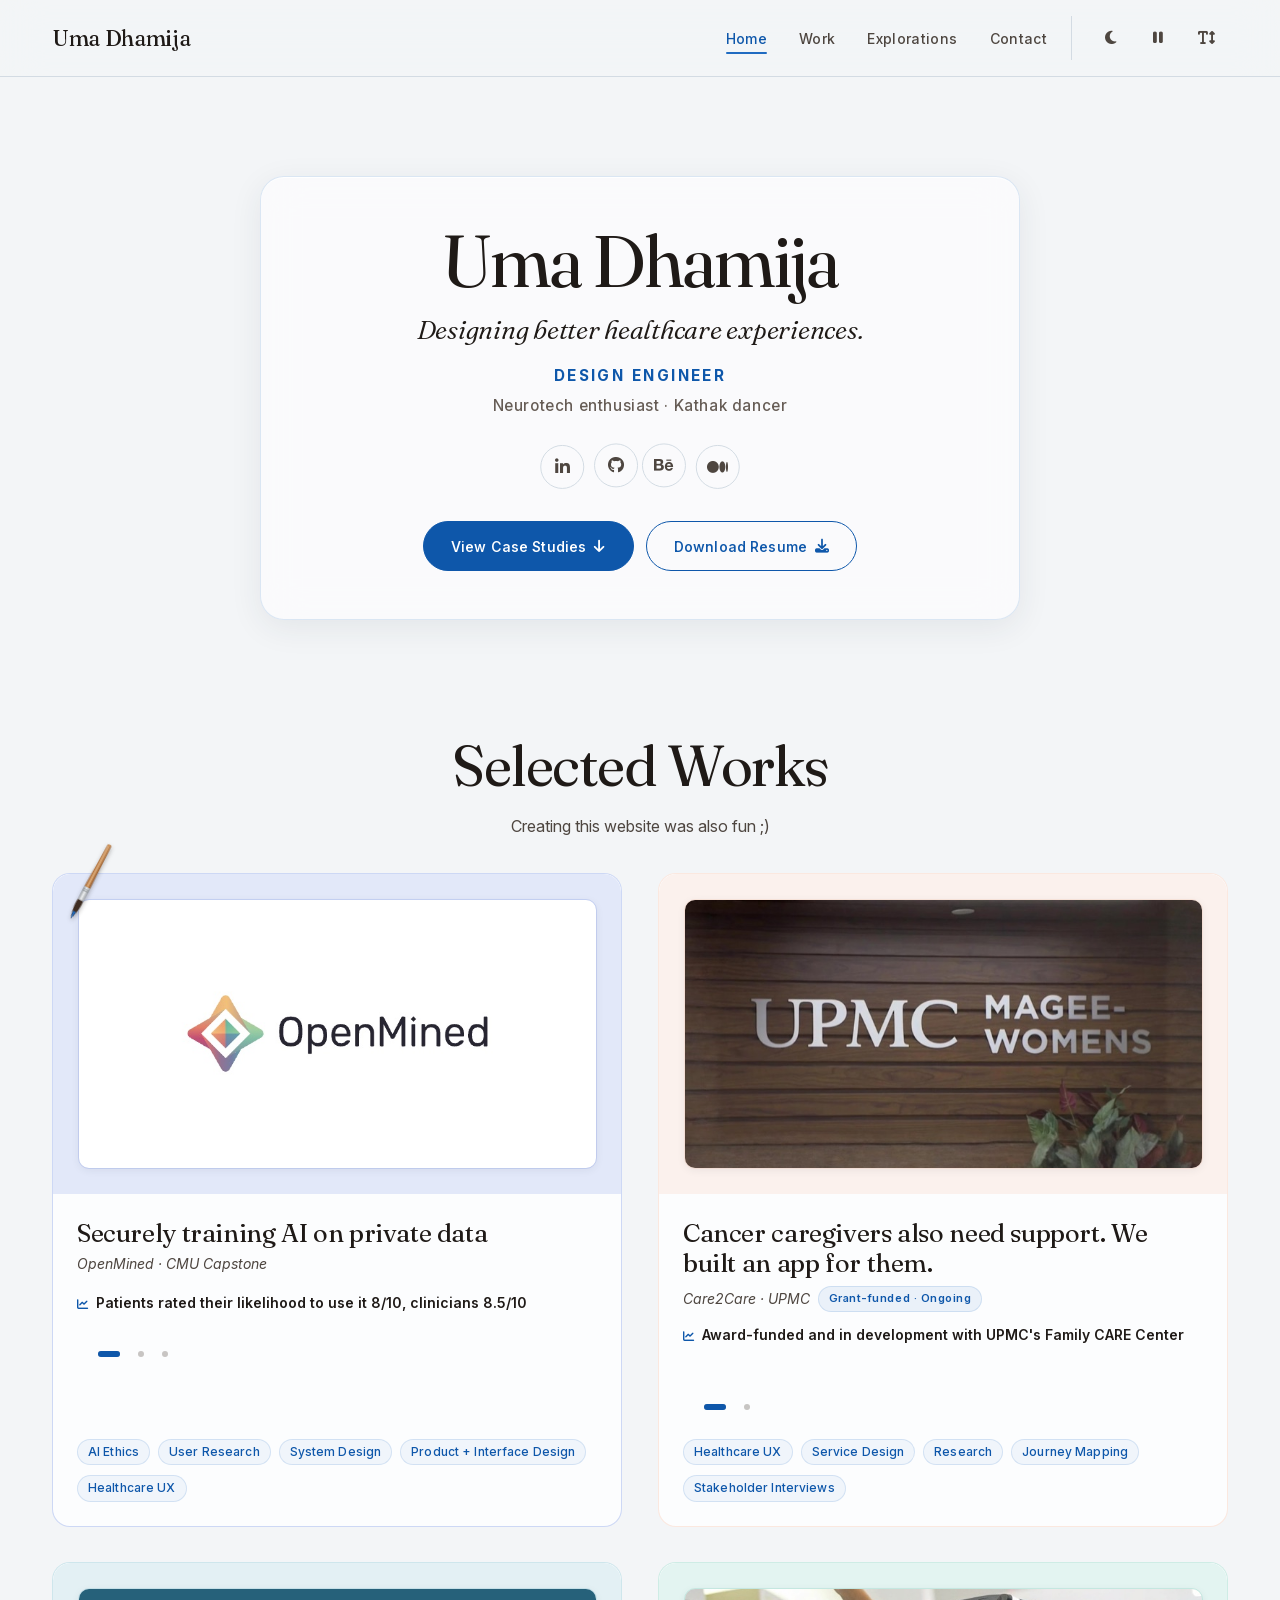
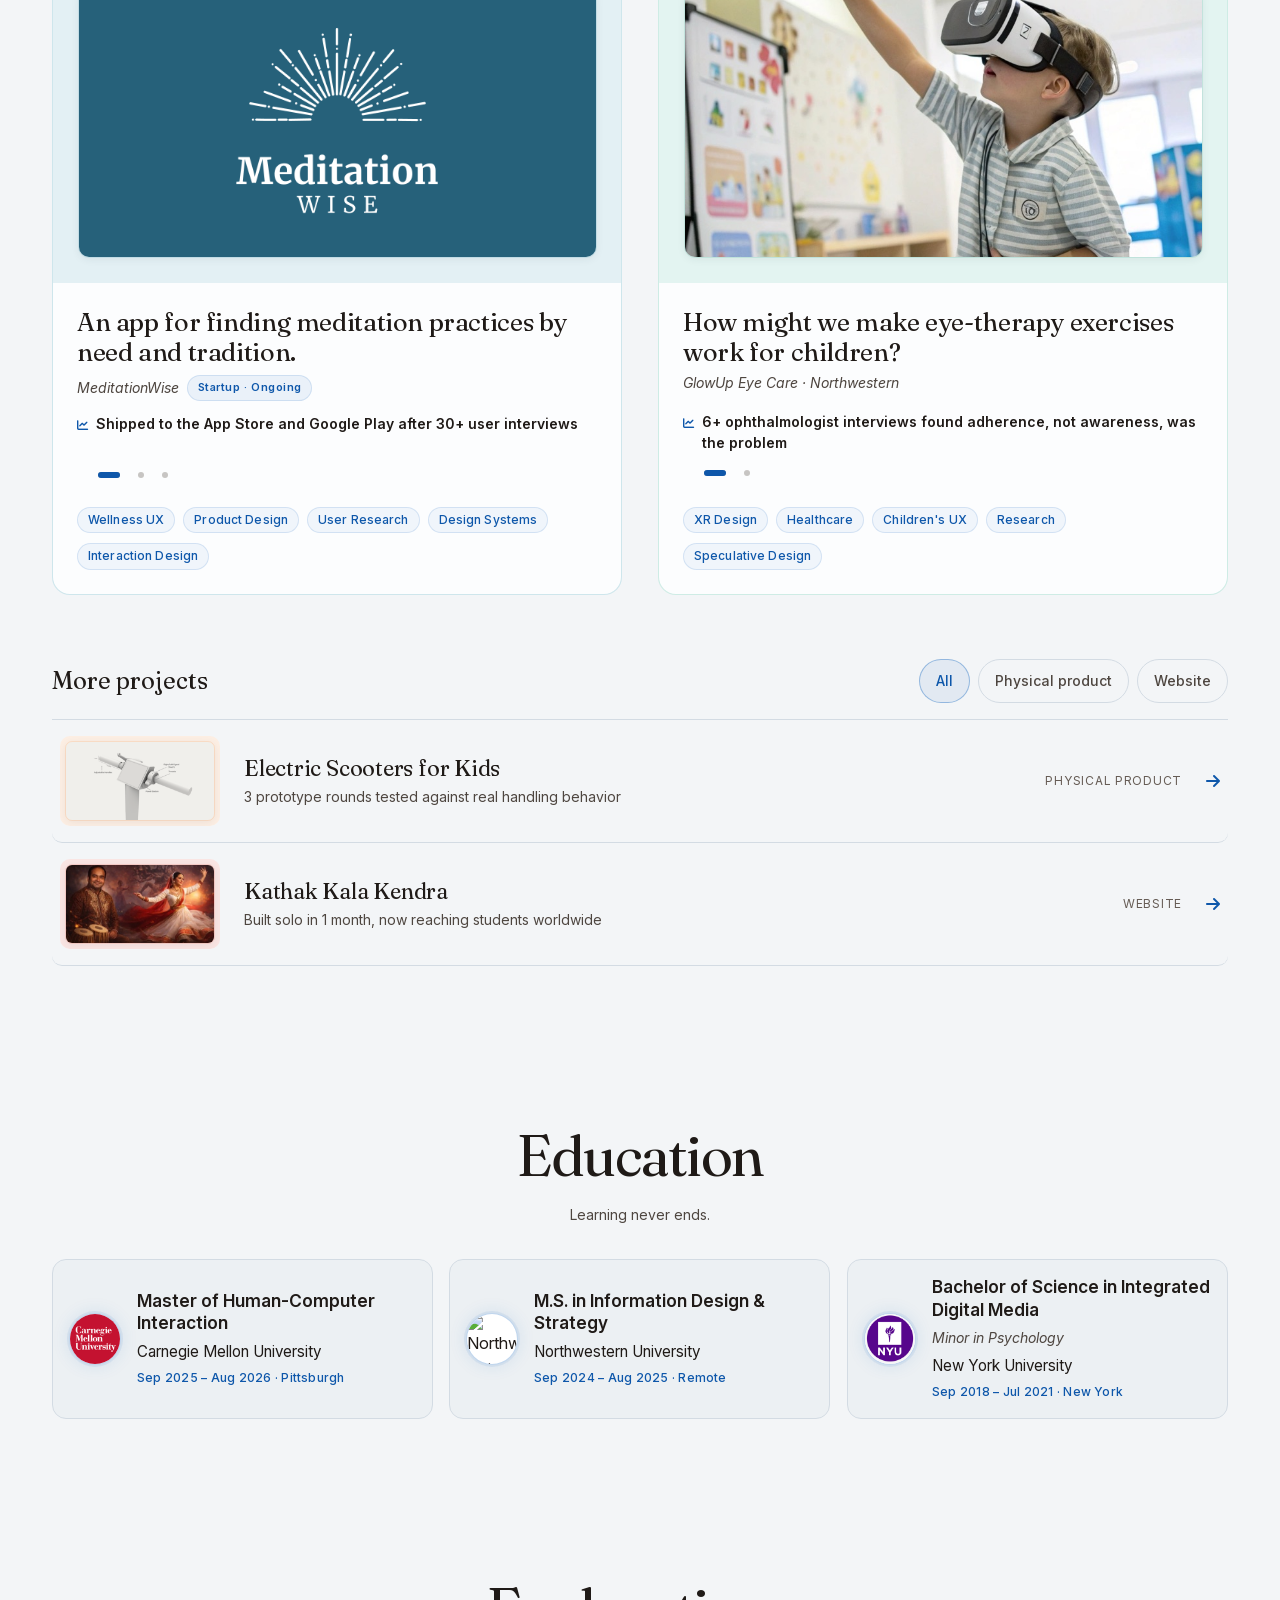
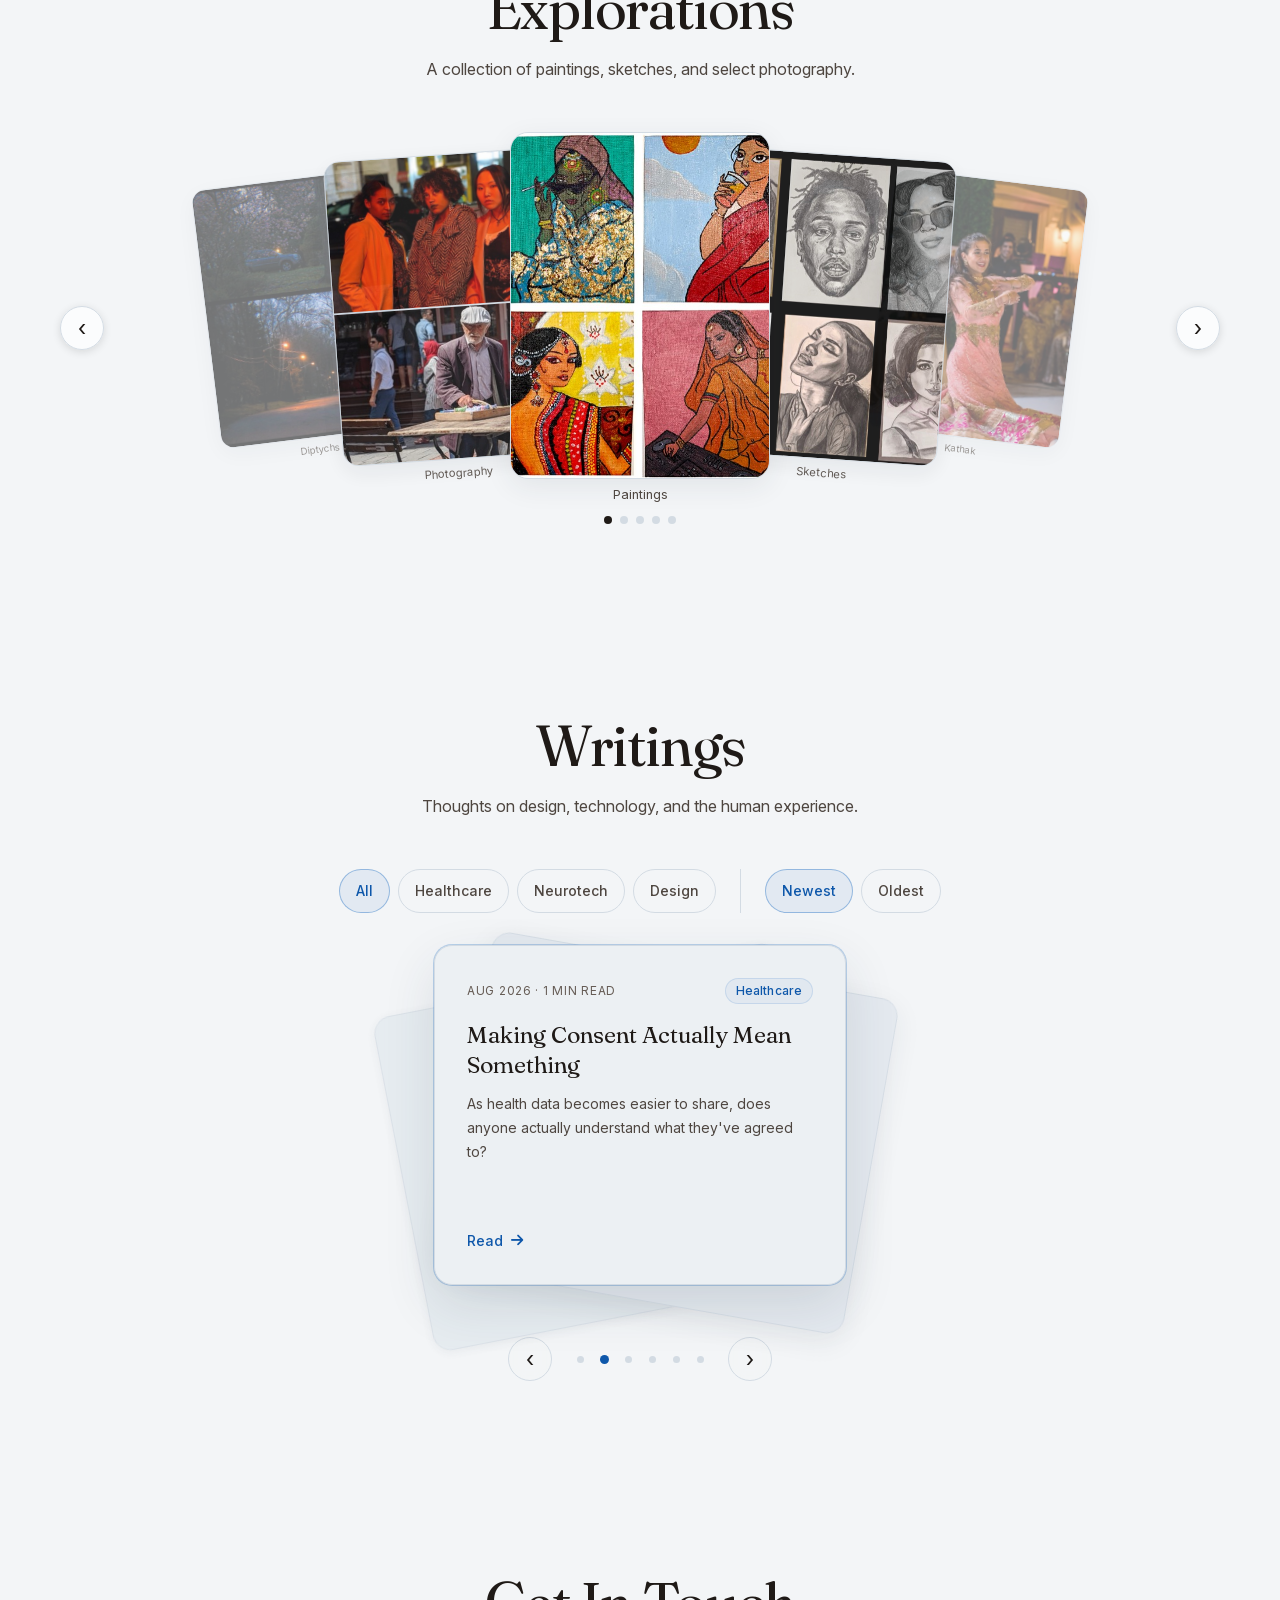
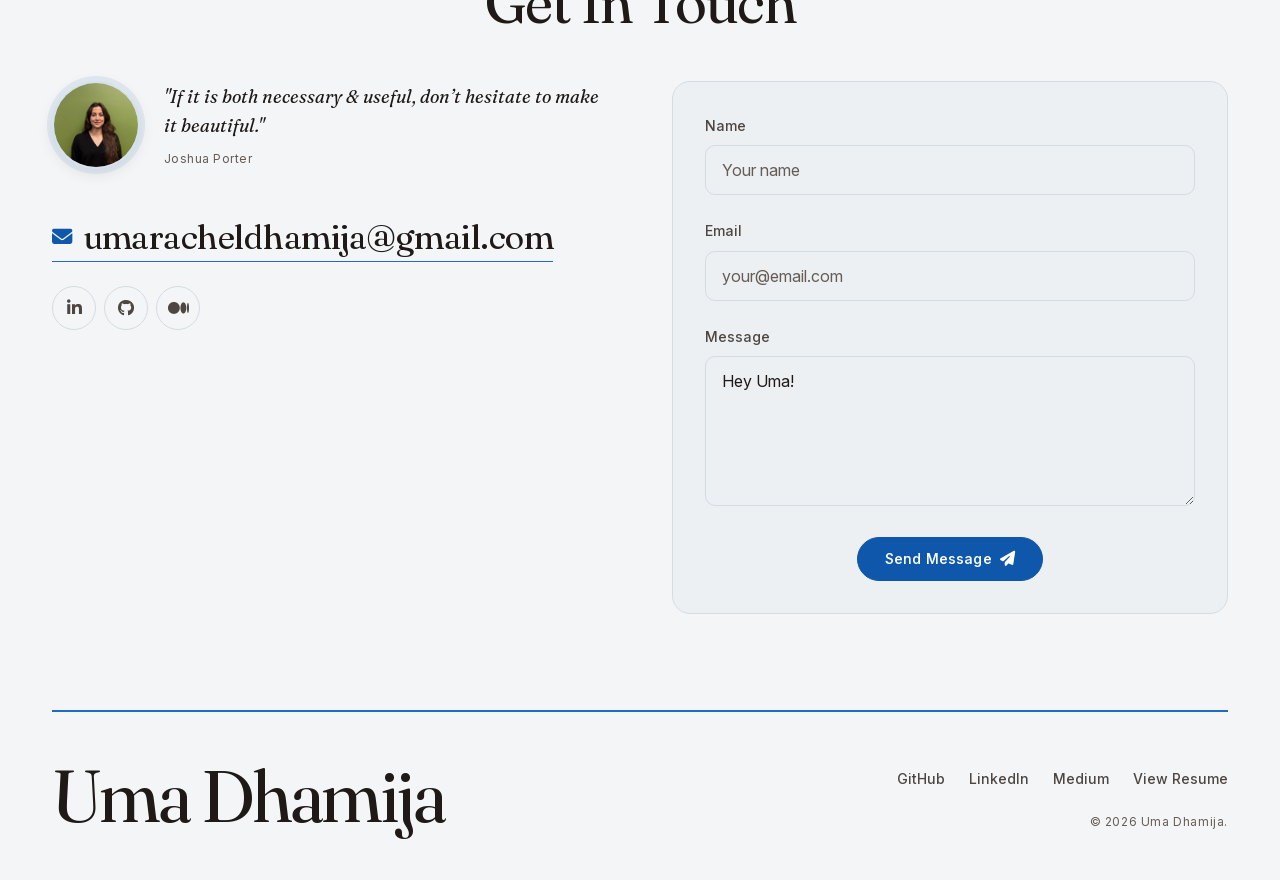
==== commit 6ad9ab16: "Seasons, watercolour tin, water wake, rotating outcomes, faster loads - Season palette (fall, winter" ====
--- a/index.html
+++ b/index.html
@@ -11,14 +11,44 @@
   <title>Uma Dhamija Experience Designer</title>
 
   <link rel="stylesheet" href="styles.css">
-  <link rel="stylesheet" href="https://cdnjs.cloudflare.com/ajax/libs/font-awesome/6.4.0/css/all.min.css">
-  <link rel="preconnect" href="https://fonts.googleapis.com">
-  <link rel="preconnect" href="https://fonts.gstatic.com" crossorigin>
-  <link href="https://fonts.googleapis.com/css2?family=Fraunces:ital,opsz,wght@0,9..144,300..700;1,9..144,300..700&family=Inter:ital,opsz,wght@0,14..32,300..700;1,14..32,300..700&display=swap" rel="stylesheet">
+  <!-- Fonts and icons are served from this site (fonts/fonts.css, css/icons.css) -->
+  <link rel="preload" href="fonts/inter-latin.woff2" as="font" type="font/woff2" crossorigin>
+  <link rel="preload" href="fonts/fraunces-latin.woff2" as="font" type="font/woff2" crossorigin>
+  <link rel="stylesheet" href="fonts/fonts.css">
+  <link rel="stylesheet" href="css/icons.css">
   <script defer src="/_vercel/insights/script.js"></script>
   <script defer src="/_vercel/speed-insights/script.js"></script>
-  <!-- Immediately hide intro for returning visitors this session. Runs before paint -->
-  <script>try{if(sessionStorage.getItem('intro-seen')==='true'){document.documentElement.classList.add('intro-skip');}}catch(e){}</script>
+  <!-- Season colours, set before first paint: the visitor's choice
+       (setupSeasons in script.js), or today's season, flipped for
+       southern-hemisphere time zones -->
+  <script>
+    (function () {
+      var season = null;
+      try { season = localStorage.getItem('season'); } catch (e) {}
+      if (!/^(fall|winter|spring|summer)$/.test(season || '')) {
+        var tz = '';
+        try { tz = Intl.DateTimeFormat().resolvedOptions().timeZone || ''; } catch (e) {}
+        var south = /^(Australia|Antarctica)\/|^Pacific\/(Auckland|Chatham|Fiji|Tongatapu|Apia|Noumea|Efate)|^America\/(Argentina|Sao_Paulo|Santiago|Montevideo|Asuncion|La_Paz|Lima|Punta_Arenas|Campo_Grande|Cuiaba|Recife|Bahia|Maceio|Fortaleza|Belem)|^Africa\/(Johannesburg|Maputo|Harare|Lusaka|Windhoek|Gaborone|Maseru|Mbabane|Blantyre|Lubumbashi|Luanda)|^Indian\/(Antananarivo|Mauritius|Reunion|Mayotte)|^Atlantic\/Stanley/.test(tz);
+        var byMonth = ['winter', 'winter', 'spring', 'spring', 'spring', 'summer', 'summer', 'summer', 'fall', 'fall', 'fall', 'winter'];
+        season = byMonth[(new Date().getMonth() + (south ? 6 : 0)) % 12];
+      }
+      document.documentElement.setAttribute('data-season', season);
+    })();
+  </script>
+  <!-- Before paint: mark that JavaScript runs (sections start hidden and
+       fade in; see styles.css Scroll Reveal), and skip the intro for
+       returning visitors this session. Safety net: if script.js hasn't
+       started within 4 seconds (blocked, or a failed download), show
+       everything as it is. -->
+  <script>
+    document.documentElement.classList.add('js');
+    try { if (sessionStorage.getItem('intro-seen') === 'true') document.documentElement.classList.add('intro-skip'); } catch (e) {}
+    setTimeout(function () {
+      if (window.__siteReady) return;
+      document.documentElement.classList.remove('js');
+      document.documentElement.classList.add('intro-skip');
+    }, 4000);
+  </script>
   <!-- Card-to-story transitions (pairs with js/story.js). Hold the first
        frame until the Work section has been parsed, so a returning
        visitor's scroll position can be restored before anything shows. -->
@@ -123,7 +153,6 @@
        BACKGROUND SYSTEM
        ============================================ -->
 
-  <div class="cursor-dot" id="cursor-dot" aria-hidden="true"></div>
 
   <div class="bg-layer" aria-hidden="true">
     <div class="storm-base"></div>
@@ -270,7 +299,15 @@
             <div class="project-body">
               <h3>Securely training AI on private data</h3>
               <p class="card-subtitle">OpenMined · CMU Capstone</p>
-              <p class="card-impact"><i class="fas fa-chart-line" aria-hidden="true"></i><span>Patients rated their likelihood to use it 8/10, clinicians 8.5/10</span></p>
+              <!-- Takes turns with the project's other highlights (setupImpactRotation) -->
+              <div class="card-impact" data-rotate>
+                <i class="fas fa-chart-line" aria-hidden="true"></i>
+                <ul class="card-impact-lines" role="list">
+                  <li class="is-active">Patients rated their likelihood to use it 8/10, clinicians 8.5/10</li>
+                  <li>Led discovery for OpenMined's first consumer app concept, Kindred, a verified peer support network for people with chronic conditions</li>
+                  <li>Co-designed with patients and clinicians across 36 candidate use cases, narrowed to one validated concept</li>
+                </ul>
+              </div>
               <div class="project-tags">
                 <span class="tag">AI Ethics</span>
                 <span class="tag">User Research</span>
@@ -285,12 +322,14 @@
           <a href="work/care2care/" class="project-card tilt-card" data-tilt-max="6" data-project="care2care" data-story>
             <div class="project-thumb">
               <img
-                src="images/UPMC-logo.jpg"
+                src="images/story/care2care/upmc-800.jpg"
+                srcset="images/story/care2care/upmc-800.jpg 800w, images/story/care2care/upmc-1600.jpg 1600w"
+                sizes="(min-width: 769px) 560px, 100vw"
                 alt="UPMC Magee Hospital Gynecologic Oncology Unit"
                 loading="lazy"
                 decoding="async"
-                width="2046"
-                height="949"
+                width="1600"
+                height="742"
               >
             </div>
             <div class="project-body">
@@ -299,7 +338,14 @@
                 <p class="card-subtitle">Care2Care · UPMC</p>
                 <span class="card-badge">Grant-funded · Ongoing</span>
               </div>
-              <p class="card-impact"><i class="fas fa-chart-line" aria-hidden="true"></i><span>Award-funded and in development with UPMC's Family CARE Center</span></p>
+              <!-- Takes turns with the project's other highlights (setupImpactRotation) -->
+              <div class="card-impact" data-rotate>
+                <i class="fas fa-chart-line" aria-hidden="true"></i>
+                <ul class="card-impact-lines" role="list">
+                  <li class="is-active">Award-funded and in development with UPMC's Family CARE Center</li>
+                  <li>Partnered with CancerBridges, Family CARE Center at UPMC, the University of Pittsburgh and CMU to deliver Care2Care, a final prototype, during a 3-month period</li>
+                </ul>
+              </div>
               <div class="project-tags">
                 <span class="tag">Healthcare UX</span>
                 <span class="tag">Service Design</span>
@@ -328,7 +374,15 @@
                 <p class="card-subtitle">MeditationWise</p>
                 <span class="card-badge">Startup · Ongoing</span>
               </div>
-              <p class="card-impact"><i class="fas fa-chart-line" aria-hidden="true"></i><span>Shipped to the App Store and Google Play after 30+ user interviews</span></p>
+              <!-- Takes turns with the project's other highlights (setupImpactRotation) -->
+              <div class="card-impact" data-rotate>
+                <i class="fas fa-chart-line" aria-hidden="true"></i>
+                <ul class="card-impact-lines" role="list">
+                  <li class="is-active">Shipped to the App Store and Google Play after 30+ user interviews</li>
+                  <li>9+ usability sessions over 4 months uncovered the major pitfalls for a meditation practice using an app</li>
+                  <li>Redesigned discovery to reduce cognitive load while honoring cultural depth</li>
+                </ul>
+              </div>
               <div class="project-tags">
                 <span class="tag">Wellness UX</span>
                 <span class="tag">Product Design</span>
@@ -343,7 +397,9 @@
           <a href="work/glowup/" class="project-card tilt-card" data-tilt-max="6" data-project="glowup" data-story>
             <div class="project-thumb">
               <img
-                src="images/NWphoto.jpg"
+                src="images/story/glowup/nwphoto-800.jpg"
+                srcset="images/story/glowup/nwphoto-800.jpg 800w, images/NWphoto.jpg 1024w"
+                sizes="(min-width: 769px) 560px, 100vw"
                 alt="GlowUp Eye Care VR project"
                 loading="lazy"
                 decoding="async"
@@ -354,7 +410,14 @@
             <div class="project-body">
               <h3>How might we make eye-therapy exercises work for children?</h3>
               <p class="card-subtitle">GlowUp Eye Care · Northwestern</p>
-              <p class="card-impact"><i class="fas fa-chart-line" aria-hidden="true"></i><span>6+ ophthalmologist interviews found adherence, not awareness, was the problem</span></p>
+              <!-- Takes turns with the project's other highlights (setupImpactRotation) -->
+              <div class="card-impact" data-rotate>
+                <i class="fas fa-chart-line" aria-hidden="true"></i>
+                <ul class="card-impact-lines" role="list">
+                  <li class="is-active">6+ ophthalmologist interviews found adherence, not awareness, was the problem</li>
+                  <li>Designed an XR exercise proposal built around child attention spans</li>
+                </ul>
+              </div>
               <div class="project-tags">
                 <span class="tag">XR Design</span>
                 <span class="tag">Healthcare</span>
@@ -381,12 +444,12 @@
           <a href="work/electric-scooters/" class="project-row" data-project="electric-scooters" data-story>
             <span class="project-thumb">
               <img
-                src="images/photo.png"
+                src="images/story/electric-scooters/scooter-480.png"
                 alt="Electric scooter prototype for kids"
                 loading="lazy"
                 decoding="async"
-                width="822"
-                height="566"
+                width="480"
+                height="330"
               >
             </span>
             <span class="project-row-text">
@@ -401,8 +464,8 @@
           <a href="work/kathak-kala-kendra/" class="project-row" data-project="kathak-kala-kendra" data-story>
             <span class="project-thumb">
               <img
-                src="images/story/kathak-kala-kendra/homepage-800.jpg"
-                  srcset="images/story/kathak-kala-kendra/homepage-800.jpg 800w, images/story/kathak-kala-kendra/homepage-1264.jpg 1264w"
+                src="images/story/kathak-kala-kendra/homepage-400.jpg"
+                  srcset="images/story/kathak-kala-kendra/homepage-400.jpg 400w, images/story/kathak-kala-kendra/homepage-800.jpg 800w"
                   sizes="160px"
                 alt="Kathak Kala Kendra dance school website"
                 loading="lazy"
@@ -439,12 +502,12 @@
         <div class="education-logo-wrap">
           <img
             class="education-logo"
-            src="images/cmu.png"
+            src="images/cmu-160.png"
             alt="Carnegie Mellon University seal"
             loading="lazy"
             decoding="async"
-            width="600"
-            height="600"
+            width="160"
+            height="160"
           >
         </div>
         <div class="education-body">
@@ -477,12 +540,12 @@
         <div class="education-logo-wrap">
           <img
             class="education-logo"
-            src="images/nyu.png"
+            src="images/nyu-160.png"
             alt="New York University seal"
             loading="lazy"
             decoding="async"
-            width="860"
-            height="900"
+            width="153"
+            height="160"
           >
         </div>
         <div class="education-body">
@@ -513,18 +576,18 @@
         <button
           class="carousel-card exploration-trigger active"
           type="button"
-          data-image-src="images/paintings.png"
+          data-image-src="images/explore/paintings-1600.jpg"
           data-image-alt="Painting collection"
           aria-label="Expand image: Painting collection"
         >
           <span class="carousel-card-media">
             <img
-              src="images/paintings.png"
+              src="images/explore/paintings-600.jpg"
               alt="Painting collection"
               loading="lazy"
               decoding="async"
-              width="2142"
-              height="2111"
+              width="600"
+              height="591"
             >
           </span>
           <span class="card-label">Paintings</span>
@@ -532,18 +595,18 @@
         <button
           class="carousel-card exploration-trigger"
           type="button"
-          data-image-src="images/drawings.png"
+          data-image-src="images/explore/drawings-1168.jpg"
           data-image-alt="Sketch collection"
           aria-label="Expand image: Sketch collection"
         >
           <span class="carousel-card-media">
             <img
-              src="images/drawings.png"
+              src="images/explore/drawings-600.jpg"
               alt="Sketch collection"
               loading="lazy"
               decoding="async"
-              width="1168"
-              height="1138"
+              width="600"
+              height="584"
             >
           </span>
           <span class="card-label">Sketches</span>
@@ -551,18 +614,18 @@
         <button
           class="carousel-card exploration-trigger"
           type="button"
-          data-image-src="images/uma kathak.jpg"
+          data-image-src="images/explore/kathak-1600.jpg"
           data-image-alt="Kathak dance performance"
           aria-label="Expand image: Kathak dance performance"
         >
           <span class="carousel-card-media">
             <img
-              src="images/uma kathak.jpg"
+              src="images/explore/kathak-600.jpg"
               alt="Kathak dance performance"
               loading="lazy"
               decoding="async"
-              width="3648"
-              height="5472"
+              width="400"
+              height="600"
             >
           </span>
           <span class="card-label">Kathak</span>
@@ -570,18 +633,18 @@
         <button
           class="carousel-card exploration-trigger"
           type="button"
-          data-image-src="images/Diptychs.jpg"
+          data-image-src="images/explore/diptychs-1600.jpg"
           data-image-alt="Photography diptych"
           aria-label="Expand image: Photography diptych"
         >
           <span class="carousel-card-media">
             <img
-              src="images/Diptychs.jpg"
+              src="images/explore/diptychs-600.jpg"
               alt="Photography diptych"
               loading="lazy"
               decoding="async"
-              width="3000"
-              height="4050"
+              width="444"
+              height="600"
             >
           </span>
           <span class="card-label">Diptychs</span>
@@ -592,29 +655,31 @@
         <button
           class="carousel-card exploration-trigger"
           type="button"
-          data-image-src="images/michellegroup.jpg"
+          data-image-src="images/explore/group-1600.jpg"
           data-image-alt="Photography"
           aria-label="Expand photography: a group photograph and a portrait photograph"
         >
           <span class="carousel-card-media carousel-card-media--pair">
             <img
-              src="images/michellegroup.jpg"
+              src="images/explore/group-600.jpg"
+              data-full="images/explore/group-1600.jpg"
               alt="Group photograph"
               data-photo
               loading="lazy"
               decoding="async"
-              width="2000"
-              height="1500"
+              width="480"
+              height="360"
             >
             <img
               class="photo-portrait"
-              src="images/oldman.jpg"
+              src="images/explore/portrait-600.jpg"
+              data-full="images/explore/portrait-1600.jpg"
               alt="Portrait photograph"
               data-photo
               loading="lazy"
               decoding="async"
-              width="1500"
-              height="2000"
+              width="360"
+              height="480"
             >
           </span>
           <span class="card-label">Photography</span>
@@ -845,7 +910,7 @@
           <!-- Opens the photo full size in #headshot-modal -->
           <button type="button" class="about-headshot-btn" data-modal="headshot-modal" aria-label="View larger photo of Uma Dhamija">
             <img
-              src="images/Headshot.jpeg"
+              src="images/headshot-400.jpg"
               alt=""
               class="about-headshot"
               loading="lazy"
@@ -929,6 +994,48 @@
   </main>
 
 
+  <!-- Season colours: a small watercolour tin hidden below the
+       bottom-left corner, with only its brush's handle peeking out
+       (the brush rests in the current season's pan).
+       Hovering or clicking the brush pulls the tin out; clicking a pan
+       switches the season (setupSeasons in script.js). Desktop and
+       tablet only. -->
+  <div class="season-palette">
+    <p class="season-name" aria-hidden="true"></p>
+    <!-- The handle sticking out above the tin is the button; the brush
+         itself is a picture that clicks pass through to the pans -->
+    <button type="button" class="season-handle" aria-expanded="false" aria-controls="season-tin" aria-label="Season colours"></button>
+    <svg class="season-brush" viewBox="0 0 20 100" aria-hidden="true" focusable="false">
+      <defs>
+        <linearGradient id="brush-wood" x1="0" x2="1">
+          <stop offset="0" stop-color="#9C5F2E"/>
+          <stop offset="0.45" stop-color="#D9A066"/>
+          <stop offset="1" stop-color="#8A5126"/>
+        </linearGradient>
+        <linearGradient id="brush-metal" x1="0" x2="1">
+          <stop offset="0" stop-color="#8F9498"/>
+          <stop offset="0.45" stop-color="#EEF0F2"/>
+          <stop offset="1" stop-color="#9A9EA2"/>
+        </linearGradient>
+      </defs>
+      <!-- Handle: lacquered wood, tapering to a rounded end -->
+      <path d="M7.6 2 C 8.6 0.6 11.4 0.6 12.4 2 L 13.6 58 L 6.4 58 Z" fill="url(#brush-wood)"/>
+      <path d="M9.2 4 L 9.6 56" stroke="#FFFFFF" stroke-opacity="0.35" stroke-width="0.8" stroke-linecap="round"/>
+      <!-- Ferrule, crimped onto the handle -->
+      <path d="M6.2 58 L 13.8 58 L 13.4 75 L 6.6 75 Z" fill="url(#brush-metal)"/>
+      <path d="M6.3 61 L 13.7 61 M6.4 63 L 13.6 63" stroke="#7D8286" stroke-width="0.7"/>
+      <!-- Bristles, tipped with this season's paint -->
+      <path d="M6.6 75 C 5.4 84 8.4 94 10 99.5 C 11.6 94 14.6 84 13.4 75 Z" fill="#3E2C21"/>
+      <path class="brush-tip" d="M8.2 90 C 8.9 94 9.6 97 10 99.5 C 10.4 97 11.1 94 11.8 90 Z"/>
+    </svg>
+    <div class="season-tin" id="season-tin" role="group" aria-label="Season colours">
+      <button type="button" class="season-pan" data-season="fall" aria-pressed="false" aria-label="Fall: rust orange" style="--paint: #C15B1F"></button>
+      <button type="button" class="season-pan" data-season="winter" aria-pressed="false" aria-label="Winter: blue" style="--paint: #1A6FD1"></button>
+      <button type="button" class="season-pan" data-season="spring" aria-pressed="false" aria-label="Spring: blossom pink" style="--paint: #E3457F"></button>
+      <button type="button" class="season-pan" data-season="summer" aria-pressed="false" aria-label="Summer: warm green" style="--paint: #50A121"></button>
+    </div>
+  </div>
+
   <!-- ============================================
        FOOTER
        ============================================ -->
@@ -970,7 +1077,7 @@
     <div class="modal-content exploration-modal-content" role="document">
       <button class="modal-close" aria-label="Close photo">&times;</button>
       <h2 id="headshot-modal-title">Uma Dhamija</h2>
-      <img class="exploration-modal-image" src="images/Headshot.jpeg" alt="Uma Dhamija" loading="lazy" decoding="async" width="2000" height="1894">
+      <img class="exploration-modal-image" src="images/headshot-1600.jpg" alt="Uma Dhamija" loading="lazy" decoding="async" width="1600" height="1515">
     </div>
   </div>
 
@@ -1377,7 +1484,7 @@
         });
       };
 
-      attachPoemTrigger(document.querySelector('img[src*="nyu.png"]'), 'nyu');
+      attachPoemTrigger(document.querySelector('img[src*="nyu"]'), 'nyu');
       attachPoemTrigger(document.querySelector('.poem-trigger[data-poem="paradox"]'), 'paradox');
       attachPoemTrigger(document.querySelector('[data-poem-trigger="name"]'), 'name');
       attachPoemTrigger(document.querySelector('[data-poem-trigger="website"]'), 'website');
--- a/styles.css
+++ b/styles.css
@@ -167,8 +167,8 @@
   --sp-24: 6rem;     /* 96px */
 
   /* --- Typography ---
-     The resume's two families, site-wide, loaded by every page with
-     the same Google Fonts URL. Nothing else is loaded.
+     The resume's two families, site-wide, served from this site
+     (fonts/fonts.css, linked by every page). Nothing else is loaded.
      Display (name, headings, big numbers): Fraunces, a variable
      serif whose optical size follows the font size.
      Body (everything else, incl. labels, buttons, forms, captions):
@@ -415,6 +415,79 @@
   --shadow-hover: 0 16px 48px color-mix(in srgb, var(--shade) 55%, transparent), 0 0 0 1px var(--glass-border-hover);
 }
 
+/* --- SEASONS ---
+   The homepage's accent follows a season (html[data-season], set in
+   index.html's <head>, changed from the palette by setupSeasons() in
+   script.js). Fall is the default rust above. Case studies keep their
+   own project colours (body[data-project] wins). The paper, cards
+   and hairlines take a hint of the season's undertone in light mode;
+   in dark mode the backgrounds and the storm lightning follow it.
+   Every -strong value passes AA as text on every surface of its
+   season, and white or shade text on it. A switch cross-fades a
+   snapshot of the page (a view transition, html.season-switch below;
+   setupSeasons in script.js), which the browser does on the GPU, so
+   it stays smooth however much is on the page. Fading the colours
+   themselves restyled the whole page every frame. */
+html.season-switch::view-transition-new(root) {
+  animation-duration: 0.9s;
+}
+
+/* Summer: warm green */
+:root[data-season="summer"] {
+  --bg: #F4F6F0; --surface: #EDF0E7; --surface-raised: #E3E8DB; --paper: #FDFEFB;
+  --line: #D5DCCB; --bg-base: #E7EBE0; --shadow-tint: #33402B;
+  --accent: #55AE29; --accent-strong: #2B6A0C; --accent-deep: #204E09;
+  --accent-2: #BCD94F; --blush: #8FD06A;
+  --pop-orange: #66C23A; --pop-coral: #93D66B; --pop-honey: #C6E35A; --pop-clay: #3F8F1A;
+  --splash-1: #9FD46F, #B8E28E, #8CCB5A, #CBEBAA;
+  --splash-2: #78BF45, #8ECD5E, #65B232, #A6D77F;
+  --splash-3: #3F8F1A, #4F9F27, #6BB43F, #8CC765;
+}
+
+/* Winter: cold blue */
+:root[data-season="winter"] {
+  --bg: #F3F5F7; --surface: #ECF0F3; --surface-raised: #E2E8EE; --paper: #FCFDFE;
+  --line: #D3DBE3; --bg-base: #E5EAEF; --shadow-tint: #2C3846;
+  --accent: #1F6BC1; --accent-strong: #0E57AA; --accent-deep: #093A71;
+  --accent-2: #6FA8E8; --blush: #A9CBF2;
+  --pop-orange: #3D8BE0; --pop-coral: #74AEEE; --pop-honey: #A8CDF5; --pop-clay: #135BB0;
+  --splash-1: #8DBDF0, #A9CEF4, #7BB1EC, #C3DCF7;
+  --splash-2: #5E9EE6, #4A8FDE, #76ACEA, #93BEEE;
+  --splash-3: #1F6BC1, #2E7BD0, #4B90DA, #6FA6E2;
+}
+
+/* Spring: blossom pink (rose, never purple) */
+:root[data-season="spring"] {
+  --bg: #F8F3F4; --surface: #F2EBED; --surface-raised: #EADFE3; --paper: #FFFCFD;
+  --line: #E2D2D8; --bg-base: #EFE4E7; --shadow-tint: #4A3239;
+  --accent: #DA3E77; --accent-strong: #AA134A; --accent-deep: #730D32;
+  --accent-2: #F28FB3; --blush: #F7B8CF;
+  --pop-orange: #EC5C90; --pop-coral: #F48CB2; --pop-honey: #F8B5CD; --pop-clay: #C22A62;
+  --splash-1: #F59BBB, #F8B7CE, #F287AD, #FBD0DF;
+  --splash-2: #EE6E9C, #E85A8D, #F283AB, #F59EBD;
+  --splash-3: #C92D66, #D63F76, #E05A8A, #E97AA2;
+}
+
+[data-theme="dark"][data-season] {
+  --line: color-mix(in srgb, var(--accent) 16%, transparent);
+  --bg-base: color-mix(in srgb, var(--shade) 13%, transparent);
+}
+[data-theme="dark"][data-season="summer"] {
+  --bg: #10140F; --surface: #161C15; --surface-raised: #232D21; --paper: #1C241A; --bg-card: #1C241A;
+  --accent: #65CF30; --accent-strong: #52CA16; --accent-deep: #C0F0A8;
+  --storm-hue: 67deg;   /* amber lightning turned leaf green */
+}
+[data-theme="dark"][data-season="winter"] {
+  --bg: #0F1217; --surface: #151A21; --surface-raised: #222B36; --paper: #1B212A; --bg-card: #1B212A;
+  --accent: #4C94E6; --accent-strong: #68A9F3; --accent-deep: #B6D4F7;
+  --storm-hue: 179deg;  /* ice blue */
+}
+[data-theme="dark"][data-season="spring"] {
+  --bg: #161012; --surface: #1E1619; --surface-raised: #302329; --paper: #261C20; --bg-card: #261C20;
+  --accent: #E76A98; --accent-strong: #F183AB; --accent-deep: #F6C1D4;
+  --storm-hue: -55deg;  /* rose, short of purple */
+}
+
 /* --- PROJECT ACCENTS ---
    A case study <body data-project="x"> swaps in its own triad. On the
    homepage, each card only borrows its project colour for its border
@@ -594,7 +667,7 @@
   background-attachment: fixed;
   /* sepia + hue-rotate turn the photo's blue-violet storm amber, in
      keeping with the warm palette */
-  filter: blur(28px) brightness(0.1) contrast(0.75) sepia(1) hue-rotate(-12deg) saturate(1.8);
+  filter: blur(28px) brightness(0.1) contrast(0.75) sepia(1) hue-rotate(var(--storm-hue, -12deg)) saturate(1.8);
   opacity: 0.07;
 }
 
@@ -611,13 +684,18 @@
   background-attachment: fixed;
   /* The source photo's lightning is blue-violet; sepia + a slight
      hue-rotate re-tints it amber so no purple ever shows. */
-  filter: brightness(0.48) contrast(1.2) sepia(1) hue-rotate(-12deg) saturate(2.2);
+  filter: brightness(0.48) contrast(1.2) sepia(1) hue-rotate(var(--storm-hue, -12deg)) saturate(2.2);
   opacity: 0;
   transition: opacity var(--dur-slow) var(--ease-smooth);
   z-index: 1;
   pointer-events: none;
   mix-blend-mode: screen;
   will-change: mask-image;
+  /* Hidden until the pointer is over the hero, where script.js draws
+     the spotlight; without this the whole photo showed when dark mode
+     was switched on further down the page. */
+  mask-image: linear-gradient(transparent, transparent);
+  -webkit-mask-image: linear-gradient(transparent, transparent);
 }
 
 /* Show reveal when animations are on */
@@ -667,6 +745,227 @@
   }
 }
 
+/* --- Season tin ---
+   A small watercolour tin hidden just below the bottom-left corner,
+   with a paintbrush resting in it whose handle peeks out. Hovering or
+   clicking the brush pulls the tin out (the click keeps it out until
+   a click elsewhere or Escape); clicking a pan switches the season
+   (setupSeasons in script.js). Desktop and tablet only. */
+.season-palette {
+  position: fixed;
+  left: var(--sp-6);
+  bottom: var(--sp-6);
+  z-index: 850;
+  /* Hidden: the tin sits just under the window's edge */
+  transform: translateY(calc(100% + var(--sp-6)));
+  transition: transform 0.45s cubic-bezier(.2, .8, .25, 1) 0.3s;
+}
+
+.season-palette:hover,
+.season-palette.is-open {
+  transform: none;
+  transition-delay: 0s;
+}
+
+/* An invisible strip down to the window's edge: when the tin rises it
+   carries the brush up from under the pointer, and this keeps the
+   pointer "on" it, so it doesn't drop straight back down. */
+.season-palette::after {
+  content: '';
+  position: absolute;
+  left: -16px;
+  right: -16px;
+  top: 100%;
+  height: calc(var(--sp-6) + 8px);
+}
+
+/* While it's hidden, its pans are out of reach of Tab and clicks */
+.season-palette .season-tin {
+  visibility: hidden;
+  transition: visibility 0s linear 0.75s;
+}
+
+.season-palette:hover .season-tin,
+.season-palette.is-open .season-tin {
+  visibility: visible;
+  transition-delay: 0s;
+}
+
+/* The brush rests in front of the tin with its tip in the current
+   season's pan, and moves to the new pan when the season changes.
+   With the tin hidden, only its wooden handle and the top of the
+   ferrule show. Pans are 24px wide and 4px apart, the first centred
+   18px in (border, padding, half a pan) and 18px up from the bottom,
+   so --pan picks the pan the tip (bottom centre) lands on. The brush
+   is only a picture (clicks pass through to the pans); the button is
+   .season-handle, over the part of the handle above the tin. */
+.season-palette { --pan: 0; }
+:root[data-season="winter"] .season-palette { --pan: 1; }
+:root[data-season="spring"] .season-palette { --pan: 2; }
+:root[data-season="summer"] .season-palette { --pan: 3; }
+
+.season-brush {
+  position: absolute;
+  left: calc(18px + var(--pan) * 28px - 8.5px);
+  bottom: 18px;
+  z-index: 2;
+  width: 17px;
+  height: 85px;
+  pointer-events: none;
+  transform: rotate(28deg);
+  transform-origin: 50% 100%;
+  filter: drop-shadow(1px 2px 2px color-mix(in srgb, var(--shade) 30%, transparent));
+  transition: transform 0.35s var(--ease-out), left 0.45s var(--ease-out);
+}
+
+.season-brush .brush-tip { fill: var(--accent); }
+
+.season-palette:hover .season-brush,
+.season-handle:focus-visible ~ .season-brush {
+  transform: rotate(22deg) translateY(-3px);
+}
+
+/* The handle's hit area: the slice of brush above the tin, so it
+   never covers a pan */
+.season-handle {
+  position: absolute;
+  left: calc(18px + var(--pan) * 28px);
+  bottom: 100%;
+  z-index: 3;
+  width: 40px;
+  height: 52px;
+  padding: 0;
+  border: 0;
+  border-radius: var(--r-md);
+  background: none;
+  cursor: pointer;
+  transition: left 0.45s var(--ease-out);
+}
+
+.season-handle:focus-visible { outline-offset: 0; }
+
+@media (prefers-reduced-motion: reduce) {
+  .season-palette,
+  .season-palette .season-tin,
+  .season-handle,
+  .season-brush { transition: none; }
+}
+
+/* White enamel on a thin metal rim, with the lid's hinge along the
+   top edge; the brush lies in front of it */
+.season-tin {
+  position: relative;
+  z-index: 1;
+  display: flex;
+  gap: 4px;
+  padding: 6px 5px 5px;
+  border-radius: 7px;
+  background: linear-gradient(180deg, #FDFCF8, #ECE8E0);
+  border: 1px solid #CBC4B8;
+  box-shadow:
+    inset 0 1px 0 #FFFFFF,
+    0 0 0 1.5px #A9A398,
+    0 4px 10px color-mix(in srgb, var(--shade) 24%, transparent);
+}
+
+.season-tin::before {
+  content: '';
+  position: absolute;
+  left: 8px;
+  right: 8px;
+  top: -3px;
+  height: 3px;
+  border-radius: 2px 2px 0 0;
+  background: linear-gradient(90deg, #9C968B, #C9C3B8 50%, #9C968B);
+}
+
+/* A pan: a matte cake of dried watercolour sunk in its well. The
+   brush has worn a paler, thinned dip into it, the pigment granulates
+   (a fine noise, multiplied in), and the edges dried darker where the
+   paint pooled. 24px square, the minimum target size. */
+.season-pan {
+  width: 24px;
+  height: 24px;
+  padding: 0;
+  border: 0;
+  border-radius: 4px;
+  background:
+    radial-gradient(ellipse 44% 34% at 56% 58%, color-mix(in srgb, var(--white) 34%, transparent), transparent 72%),
+    url("data:image/svg+xml,%3Csvg xmlns='http://www.w3.org/2000/svg' width='48' height='48'%3E%3Cfilter id='g'%3E%3CfeTurbulence type='fractalNoise' baseFrequency='0.85' numOctaves='2' stitchTiles='stitch'/%3E%3CfeColorMatrix values='0 0 0 0 0.45 0 0 0 0 0.42 0 0 0 0 0.4 0 0 0 0.55 0'/%3E%3C/filter%3E%3Crect width='48' height='48' filter='url(%23g)'/%3E%3C/svg%3E"),
+    radial-gradient(ellipse 75% 75% at 50% 50%, transparent 55%, color-mix(in srgb, var(--paint) 72%, var(--shade)) 100%),
+    var(--paint);
+  background-size: auto, 48px 48px, auto, auto;
+  background-blend-mode: normal, multiply, normal, normal;
+  box-shadow:
+    inset 0 1px 2px color-mix(in srgb, var(--shade) 45%, transparent),
+    inset 0 -1px 0 color-mix(in srgb, var(--white) 30%, transparent);
+  cursor: pointer;
+  transition: transform 0.25s var(--ease-spring), box-shadow 0.25s ease;
+}
+
+.season-pan:hover,
+.season-pan:focus-visible { transform: translateY(-2px); }
+
+/* The current season, ringed in ink */
+.season-pan[aria-pressed="true"] {
+  box-shadow:
+    inset 0 1px 2px color-mix(in srgb, var(--shade) 45%, transparent),
+    0 0 0 2px #FDFCF8, 0 0 0 3.5px var(--text);
+}
+
+.season-pan:focus-visible { outline-offset: 4px; }
+
+/* The hovered season's name, beside the tin (the brush is above it) */
+.season-name {
+  position: absolute;
+  left: calc(100% + var(--sp-3));
+  bottom: 50%;
+  transform: translateY(50%);
+  padding: 0.25rem 0.625rem;
+  border-radius: var(--r-pill);
+  background: var(--paper);
+  border: 1px solid var(--line);
+  font-size: 0.8125rem;
+  font-weight: 600;
+  letter-spacing: 0.04em;
+  white-space: nowrap;
+  color: var(--text);
+  opacity: 0;
+  transition: opacity 0.2s ease;
+  pointer-events: none;
+}
+
+.season-name.is-on { opacity: 1; }
+
+@media (max-width: 767px) {
+  .season-palette { display: none; }
+}
+
+/* One small splash of the new season's colour blooms from the pan,
+   with a wet, uneven edge (#wet-edge, built by script.js) */
+.season-splash {
+  position: fixed;
+  width: 220px;
+  height: 220px;
+  margin: -110px 0 0 -110px;
+  border-radius: 50%;
+  background: radial-gradient(circle,
+    color-mix(in srgb, var(--paint) 55%, transparent) 0%,
+    color-mix(in srgb, var(--paint) 30%, transparent) 42%,
+    transparent 68%);
+  filter: url(#wet-edge);
+  pointer-events: none;
+  z-index: 840;
+  animation: season-splash 1.6s ease-out forwards;
+}
+
+/* Blooms out quickly, holds its colour for a moment, then dries away */
+@keyframes season-splash {
+  0%   { transform: scale(0.15); opacity: 0.95; }
+  35%  { transform: scale(0.8); opacity: 0.9; }
+  100% { transform: scale(1); opacity: 0; }
+}
+
 /* Pressing the hero card, the nav or the footer bursts paint from
    that spot (setupPressSplash in script.js). The layer sits above
    the page background and behind every section's content. */
@@ -747,49 +1046,22 @@
 }
 
 /* ============================================
-   5. CURSOR LABEL
-   The system pointer always stays as it is. Over a project, an
-   article or a zoomable image, a soft circle with one word (View,
-   Read, Zoom) eases in beside it; script.js picks the word
-   (CURSOR_LABELS) and moves it. Never shown on touch screens, on
-   phones, with reduced motion, or with Motion paused.
+   5. WATER WAKE
+   The cursor moves through the page like a fingertip through still
+   water (setupWaterWake in script.js). A low-resolution canvas,
+   stretched to the window, sits above the page background and
+   behind every section, so only the paper looks disturbed; text and
+   images never move. Not shown on touch screens, on phones, with
+   reduced motion or with Motion paused.
    ============================================ */
 
-.cursor-dot {
+.water-canvas {
   position: fixed;
-  left: 0;
-  top: 0;
-  width: 64px;
-  height: 64px;
-  display: grid;
-  place-items: center;
-  border-radius: 50%;
+  inset: 0;
+  width: 100%;
+  height: 100%;
+  z-index: 2;
   pointer-events: none;
-  z-index: 9999;
-  font-size: 0.75rem;
-  font-weight: 600;
-  letter-spacing: 0.08em;
-  text-transform: uppercase;
-  color: var(--text-on-accent);
-  background: color-mix(in srgb, var(--accent-primary) 80%, transparent);
-  backdrop-filter: blur(6px);
-  -webkit-backdrop-filter: blur(6px);
-  box-shadow: 0 6px 18px color-mix(in srgb, var(--shade) 16%, transparent);
-  opacity: 0;
-  /* Centred a little below-right of the pointer tip, so the arrow
-     itself stays clear */
-  transform: translate(-10%, -10%) scale(0.3);
-  transition: opacity 0.2s ease, transform 0.3s var(--ease-out);
-  will-change: left, top;
-}
-
-.cursor-dot.is-on {
-  opacity: 1;
-  transform: translate(-10%, -10%) scale(1);
-}
-
-@media (pointer: coarse) {
-  .cursor-dot { display: none !important; }
 }
 
 
@@ -1465,7 +1737,9 @@
 
 /* --- Scroll Reveal ---
    JS adds .in-view via IntersectionObserver.
-   Elements start invisible + slightly below position.
+   Elements start invisible + slightly below position, but only once
+   html.js is set (index.html <head>), so without JavaScript, or if
+   script.js never runs, everything simply shows.
    Disabled when quiet-mode or prefers-reduced-motion. */
 
 [data-reveal],
@@ -1474,63 +1748,63 @@
 }
 
 @media (prefers-reduced-motion: no-preference) {
-  [data-reveal] {
+  .js [data-reveal] {
     opacity: 0;
     transition: opacity 0.65s var(--ease-out),
                 transform 0.65s var(--ease-out);
   }
 
-  [data-reveal].in-view {
+  .js [data-reveal].in-view {
     opacity: 1;
   }
 
-  [data-reveal]:not(.tilt-card) {
+  .js [data-reveal]:not(.tilt-card) {
     transform: translateY(22px);
   }
 
-  [data-reveal].tilt-card {
+  .js [data-reveal].tilt-card {
     --reveal-y: 22px;
   }
 
-  [data-reveal].in-view:not(.tilt-card) {
+  .js [data-reveal].in-view:not(.tilt-card) {
     transform: translateY(0);
   }
 
-  [data-reveal].in-view.tilt-card {
+  .js [data-reveal].in-view.tilt-card {
     --reveal-y: 0px;
   }
 
   /* Staggered reveal for grid children */
-  [data-reveal-stagger] > * {
+  .js [data-reveal-stagger] > * {
     opacity: 0;
     transition: opacity 0.55s var(--ease-out),
                 transform 0.55s var(--ease-out);
   }
 
-  [data-reveal-stagger] > *:not(.tilt-card) {
+  .js [data-reveal-stagger] > *:not(.tilt-card) {
     transform: translateY(18px);
   }
 
-  [data-reveal-stagger] > .tilt-card {
+  .js [data-reveal-stagger] > .tilt-card {
     --reveal-y: 18px;
   }
 
-  [data-reveal-stagger].in-view > * { opacity: 1; }
-
-  [data-reveal-stagger].in-view > *:not(.tilt-card) {
+  .js [data-reveal-stagger].in-view > * { opacity: 1; }
+
+  .js [data-reveal-stagger].in-view > *:not(.tilt-card) {
     transform: translateY(0);
   }
 
-  [data-reveal-stagger].in-view > .tilt-card {
+  .js [data-reveal-stagger].in-view > .tilt-card {
     --reveal-y: 0px;
   }
 
-  [data-reveal-stagger].in-view > *:nth-child(1) { transition-delay: 0ms; }
-  [data-reveal-stagger].in-view > *:nth-child(2) { transition-delay: 85ms; }
-  [data-reveal-stagger].in-view > *:nth-child(3) { transition-delay: 170ms; }
-  [data-reveal-stagger].in-view > *:nth-child(4) { transition-delay: 255ms; }
-  [data-reveal-stagger].in-view > *:nth-child(5) { transition-delay: 340ms; }
-  [data-reveal-stagger].in-view > *:nth-child(6) { transition-delay: 420ms; }
+  .js [data-reveal-stagger].in-view > *:nth-child(1) { transition-delay: 0ms; }
+  .js [data-reveal-stagger].in-view > *:nth-child(2) { transition-delay: 85ms; }
+  .js [data-reveal-stagger].in-view > *:nth-child(3) { transition-delay: 170ms; }
+  .js [data-reveal-stagger].in-view > *:nth-child(4) { transition-delay: 255ms; }
+  .js [data-reveal-stagger].in-view > *:nth-child(5) { transition-delay: 340ms; }
+  .js [data-reveal-stagger].in-view > *:nth-child(6) { transition-delay: 420ms; }
 }
 
 
@@ -3338,7 +3612,7 @@
   /* Disable decorative animations — keep functional state transitions */
   .scroll-indicator,
   .storm-reveal,
-  .cursor-dot,
+  .water-canvas,
   .splash-canvas {
     display: none !important;
   }
@@ -3421,7 +3695,7 @@
 /* User-toggled quiet mode — more permissive than prefers-reduced-motion
    (keeps some transitions for usability) */
 body.quiet-mode .storm-reveal,
-body.quiet-mode .cursor-dot,
+body.quiet-mode .water-canvas,
 body.quiet-mode .splash-canvas { display: none !important; }
 
 @media (pointer: coarse) {
@@ -3656,6 +3930,92 @@
   flex-shrink: 0;
   font-size: 0.8em;
   color: var(--accent-primary);
+}
+
+/* The lines share one cell, so the tallest sets the height and the
+   card never jumps; only the current one shows (setupImpactRotation
+   in script.js). Screen readers read them all. */
+.card-impact-lines {
+  display: grid;
+  list-style: none;
+  margin: 0;
+  padding: 0;
+}
+
+/* The old line fades up and out first; the new one rises in after
+   it, so the two never overlap. */
+.card-impact-lines li {
+  grid-area: 1 / 1;
+  opacity: 0;
+  transform: translateY(-4px);
+  transition: opacity 0.25s ease, transform 0.3s ease;
+}
+
+.card-impact-lines li.is-active {
+  opacity: 1;
+  transform: none;
+  transition: opacity 0.45s ease 0.25s, transform 0.55s var(--ease-out) 0.25s;
+}
+
+@media (prefers-reduced-motion: reduce) {
+  .card-impact-lines li { transform: none; transition: opacity 0.3s ease; }
+}
+
+/* One dot per line, under it. The current dot stretches into a bar
+   that fills over the line's turn (6s, IMPACT_INTERVAL in script.js);
+   hovering a dot shows its line. Each dot has a 24px hover area. */
+.card-impact-dots {
+  display: flex;
+  align-items: center;
+  height: 24px;
+  margin: calc(var(--sp-2) * -1) 0 var(--sp-2) calc(0.8em + var(--sp-2) - 9px);
+}
+
+.card-impact-dot {
+  position: relative;
+  width: 24px;
+  height: 24px;
+  cursor: pointer;
+  transition: width 0.35s var(--ease-out);
+}
+
+/* The track (::before) and its fill (::after). The fill grows with a
+   transform, which the browser animates off the main thread. */
+.card-impact-dot::before,
+.card-impact-dot::after {
+  content: '';
+  position: absolute;
+  left: 9px;
+  right: 9px;
+  top: 9px;
+  height: 6px;
+  border-radius: var(--r-pill);
+}
+
+.card-impact-dot::before {
+  background: color-mix(in srgb, var(--text-muted) 35%, transparent);
+}
+
+.card-impact-dot::after {
+  background: var(--accent-primary);
+  transform: scaleX(0);
+  transform-origin: left center;
+}
+
+.card-impact-dot.is-active { width: 40px; }
+
+.card-impact-dot.is-active::after {
+  animation: impact-fill 6s linear forwards;
+}
+
+/* Held (hovered, off screen, Motion off): the bar shows full */
+.card-impact-dots.is-paused .card-impact-dot.is-active::after {
+  animation: none;
+  transform: none;
+}
+
+@keyframes impact-fill {
+  to { transform: scaleX(1); }
 }
 
 /* --- More projects --- */
@@ -4854,7 +5214,8 @@
    Fades out once typing completes or user skips.
    ============================================ */
 
-html.intro-skip #intro-screen { display: none !important; }
+html.intro-skip #intro-screen,
+html:not(.js) #intro-screen { display: none !important; }
 
 #intro-screen {
   position: fixed;
@@ -5039,7 +5400,7 @@
   .aurora-layer,
   .storm-base,
   .storm-reveal,
-  .cursor-dot,
+  .water-canvas,
   .project-badge,
   .press-splash-layer,
   .splash-canvas,
--- a/fonts/fonts.css
+++ b/fonts/fonts.css
@@ -0,0 +1,89 @@
+/* ============================================
+   FONTS — self-hosted (fetched from Google Fonts, Oct 2026)
+   Fraunces (display) and Inter (body), both variable: one file per
+   style covers every weight and optical size. Latin and Latin
+   Extended only, which covers every character on the site. Served
+   from this site, so they load from the same connection as the
+   page, and work where Google's servers are blocked or slow.
+   Both are under the SIL Open Font License.
+   ============================================ */
+
+/* Fraunces italic, latin-ext */
+@font-face {
+  font-family: 'Fraunces';
+  font-style: italic;
+  font-weight: 300 700;
+  font-display: swap;
+  src: url('fraunces-italic-latin-ext.woff2') format('woff2');
+  unicode-range: U+0100-02BA, U+02BD-02C5, U+02C7-02CC, U+02CE-02D7, U+02DD-02FF, U+0304, U+0308, U+0329, U+1D00-1DBF, U+1E00-1E9F, U+1EF2-1EFF, U+2020, U+20A0-20AB, U+20AD-20C4, U+2113, U+2C60-2C7F, U+A720-A7FF;
+}
+
+/* Fraunces italic, latin */
+@font-face {
+  font-family: 'Fraunces';
+  font-style: italic;
+  font-weight: 300 700;
+  font-display: swap;
+  src: url('fraunces-italic-latin.woff2') format('woff2');
+  unicode-range: U+0000-00FF, U+0131, U+0152-0153, U+02BB-02BC, U+02C6, U+02DA, U+02DC, U+0304, U+0308, U+0329, U+2000-206F, U+20AC, U+2122, U+2191, U+2193, U+2212, U+2215, U+FEFF, U+FFFD;
+}
+
+/* Fraunces normal, latin-ext */
+@font-face {
+  font-family: 'Fraunces';
+  font-style: normal;
+  font-weight: 300 700;
+  font-display: swap;
+  src: url('fraunces-latin-ext.woff2') format('woff2');
+  unicode-range: U+0100-02BA, U+02BD-02C5, U+02C7-02CC, U+02CE-02D7, U+02DD-02FF, U+0304, U+0308, U+0329, U+1D00-1DBF, U+1E00-1E9F, U+1EF2-1EFF, U+2020, U+20A0-20AB, U+20AD-20C4, U+2113, U+2C60-2C7F, U+A720-A7FF;
+}
+
+/* Fraunces normal, latin */
+@font-face {
+  font-family: 'Fraunces';
+  font-style: normal;
+  font-weight: 300 700;
+  font-display: swap;
+  src: url('fraunces-latin.woff2') format('woff2');
+  unicode-range: U+0000-00FF, U+0131, U+0152-0153, U+02BB-02BC, U+02C6, U+02DA, U+02DC, U+0304, U+0308, U+0329, U+2000-206F, U+20AC, U+2122, U+2191, U+2193, U+2212, U+2215, U+FEFF, U+FFFD;
+}
+
+/* Inter italic, latin-ext */
+@font-face {
+  font-family: 'Inter';
+  font-style: italic;
+  font-weight: 300 700;
+  font-display: swap;
+  src: url('inter-italic-latin-ext.woff2') format('woff2');
+  unicode-range: U+0100-02BA, U+02BD-02C5, U+02C7-02CC, U+02CE-02D7, U+02DD-02FF, U+0304, U+0308, U+0329, U+1D00-1DBF, U+1E00-1E9F, U+1EF2-1EFF, U+2020, U+20A0-20AB, U+20AD-20C4, U+2113, U+2C60-2C7F, U+A720-A7FF;
+}
+
+/* Inter italic, latin */
+@font-face {
+  font-family: 'Inter';
+  font-style: italic;
+  font-weight: 300 700;
+  font-display: swap;
+  src: url('inter-italic-latin.woff2') format('woff2');
+  unicode-range: U+0000-00FF, U+0131, U+0152-0153, U+02BB-02BC, U+02C6, U+02DA, U+02DC, U+0304, U+0308, U+0329, U+2000-206F, U+20AC, U+2122, U+2191, U+2193, U+2212, U+2215, U+FEFF, U+FFFD;
+}
+
+/* Inter normal, latin-ext */
+@font-face {
+  font-family: 'Inter';
+  font-style: normal;
+  font-weight: 300 700;
+  font-display: swap;
+  src: url('inter-latin-ext.woff2') format('woff2');
+  unicode-range: U+0100-02BA, U+02BD-02C5, U+02C7-02CC, U+02CE-02D7, U+02DD-02FF, U+0304, U+0308, U+0329, U+1D00-1DBF, U+1E00-1E9F, U+1EF2-1EFF, U+2020, U+20A0-20AB, U+20AD-20C4, U+2113, U+2C60-2C7F, U+A720-A7FF;
+}
+
+/* Inter normal, latin */
+@font-face {
+  font-family: 'Inter';
+  font-style: normal;
+  font-weight: 300 700;
+  font-display: swap;
+  src: url('inter-latin.woff2') format('woff2');
+  unicode-range: U+0000-00FF, U+0131, U+0152-0153, U+02BB-02BC, U+02C6, U+02DA, U+02DC, U+0304, U+0308, U+0329, U+2000-206F, U+20AC, U+2122, U+2191, U+2193, U+2212, U+2215, U+FEFF, U+FFFD;
+}
--- a/css/icons.css
+++ b/css/icons.css
@@ -0,0 +1,73 @@
+/* ============================================
+   ICONS — a self-hosted subset of Font Awesome Free 6.4.0
+   Only the icons this site uses: the full set was about 360 KB of
+   fonts and CSS from a CDN; this is a few KB from the site itself.
+   Same class names as Font Awesome (fas / fab + fa-name), so markup
+   doesn't change.
+   ADDING AN ICON: find its codepoint in Font Awesome's all.min.css,
+   add it to the subset (fonttools: pyftsubset fa-solid-900.woff2
+   --unicodes=... --flavor=woff2) and add a rule below.
+   Font Awesome Free: fonts SIL OFL 1.1, code MIT, icons CC BY 4.0
+   (https://fontawesome.com/license/free).
+   ============================================ */
+
+@font-face {
+  font-family: 'Icons Solid';
+  font-style: normal;
+  font-weight: 900;
+  font-display: block;
+  src: url('../fonts/icons-solid.woff2') format('woff2');
+}
+
+@font-face {
+  font-family: 'Icons Brands';
+  font-style: normal;
+  font-weight: 400;
+  font-display: block;
+  src: url('../fonts/icons-brands.woff2') format('woff2');
+}
+
+.fas,
+.fab {
+  display: inline-block;
+  font-style: normal;
+  font-variant: normal;
+  line-height: 1;
+  text-rendering: auto;
+  -webkit-font-smoothing: antialiased;
+  -moz-osx-font-smoothing: grayscale;
+}
+
+.fas { font-family: 'Icons Solid'; font-weight: 900; }
+.fab { font-family: 'Icons Brands'; font-weight: 400; }
+
+.fa-arrow-down::before { content: "\f063"; }
+.fa-arrow-left::before { content: "\f060"; }
+.fa-arrow-right::before { content: "\f061"; }
+.fa-arrow-up::before { content: "\f062"; }
+.fa-arrow-up-right-from-square::before { content: "\f08e"; }
+.fa-behance::before { content: "\f1b4"; }
+.fa-bolt::before { content: "\f0e7"; }
+.fa-chart-line::before { content: "\f201"; }
+.fa-check::before { content: "\f00c"; }
+.fa-chevron-down::before { content: "\f078"; }
+.fa-circle-dot::before { content: "\f192"; }
+.fa-diamond::before { content: "\f219"; }
+.fa-download::before { content: "\f019"; }
+.fa-droplet::before { content: "\f043"; }
+.fa-envelope::before { content: "\f0e0"; }
+.fa-eye::before { content: "\f06e"; }
+.fa-github::before { content: "\f09b"; }
+.fa-hand-pointer::before { content: "\f25a"; }
+.fa-house::before { content: "\f015"; }
+.fa-linkedin-in::before { content: "\f0e1"; }
+.fa-list::before { content: "\f03a"; }
+.fa-medium::before { content: "\f23a"; }
+.fa-moon::before { content: "\f186"; }
+.fa-om::before { content: "\f679"; }
+.fa-paper-plane::before { content: "\f1d8"; }
+.fa-pause::before { content: "\f04c"; }
+.fa-play::before { content: "\f04b"; }
+.fa-sun::before { content: "\f185"; }
+.fa-text-height::before { content: "\f034"; }
+.fa-xmark::before { content: "\f00d"; }
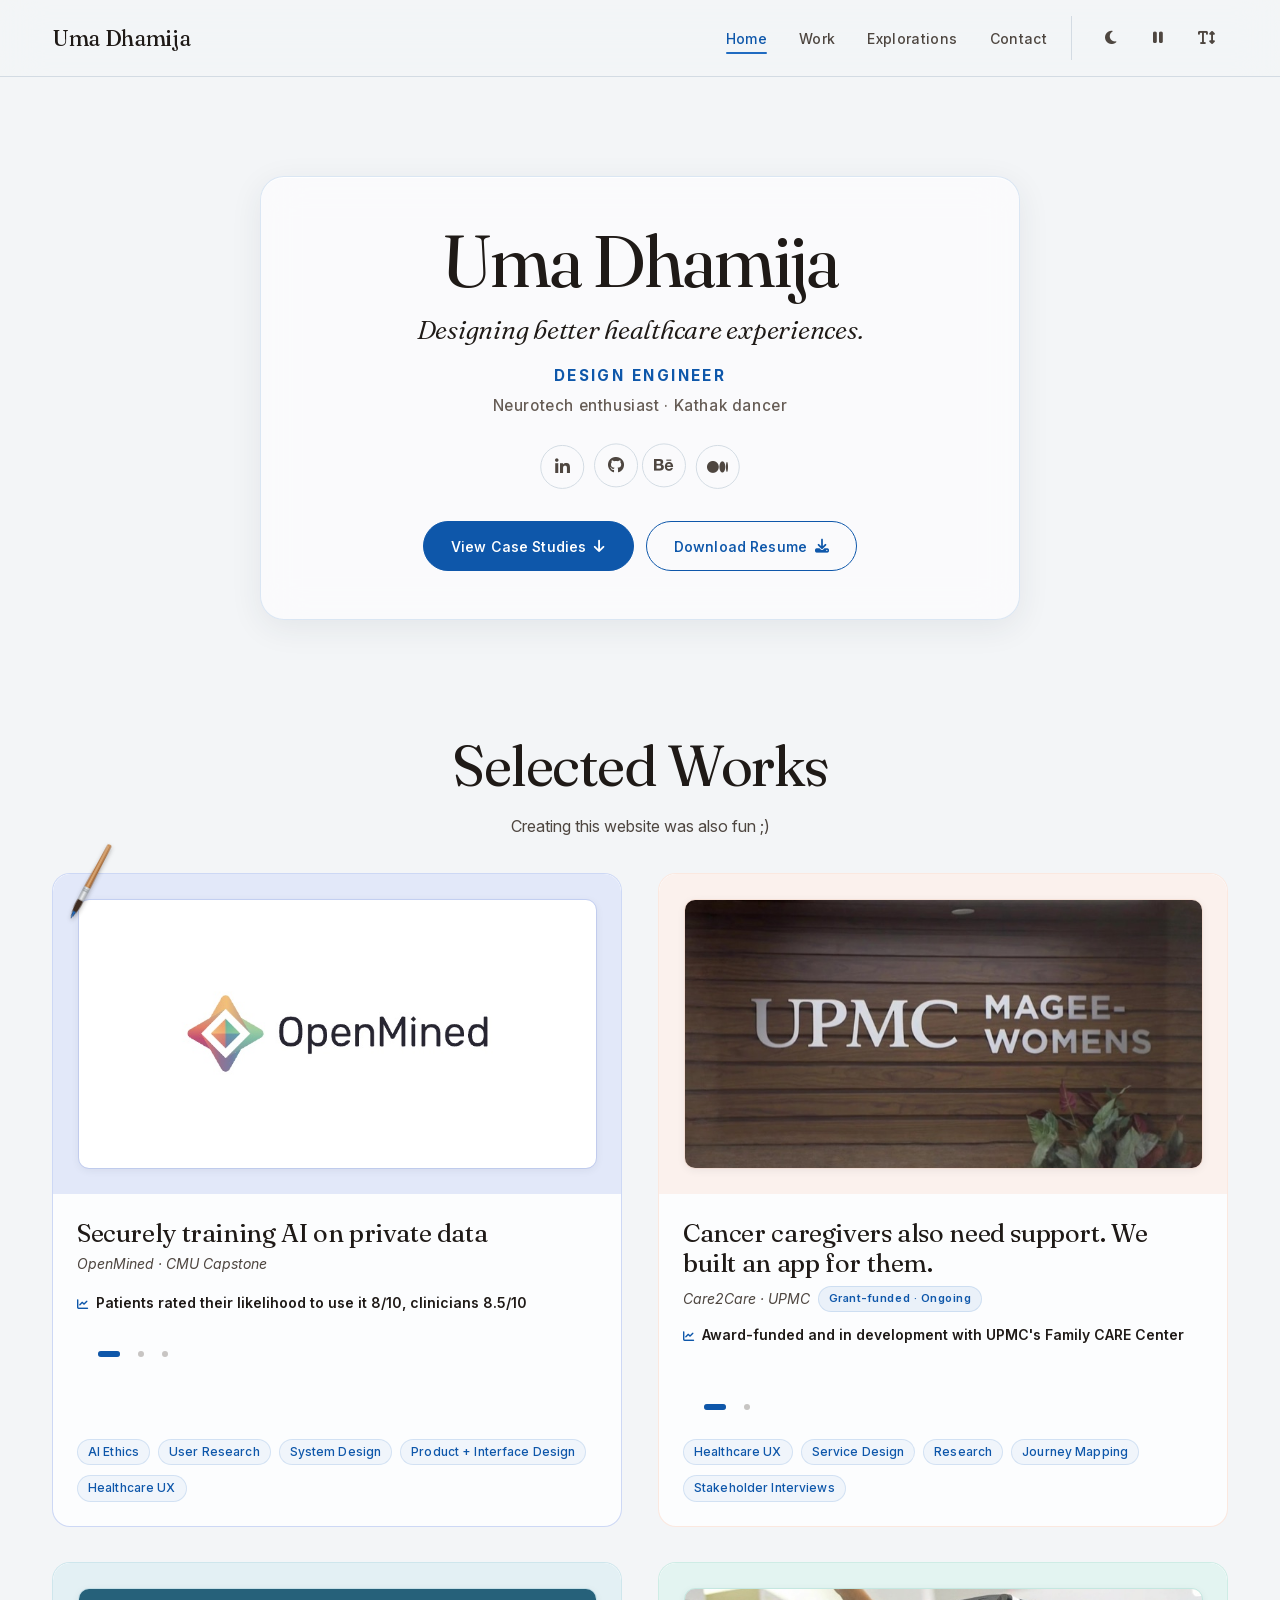
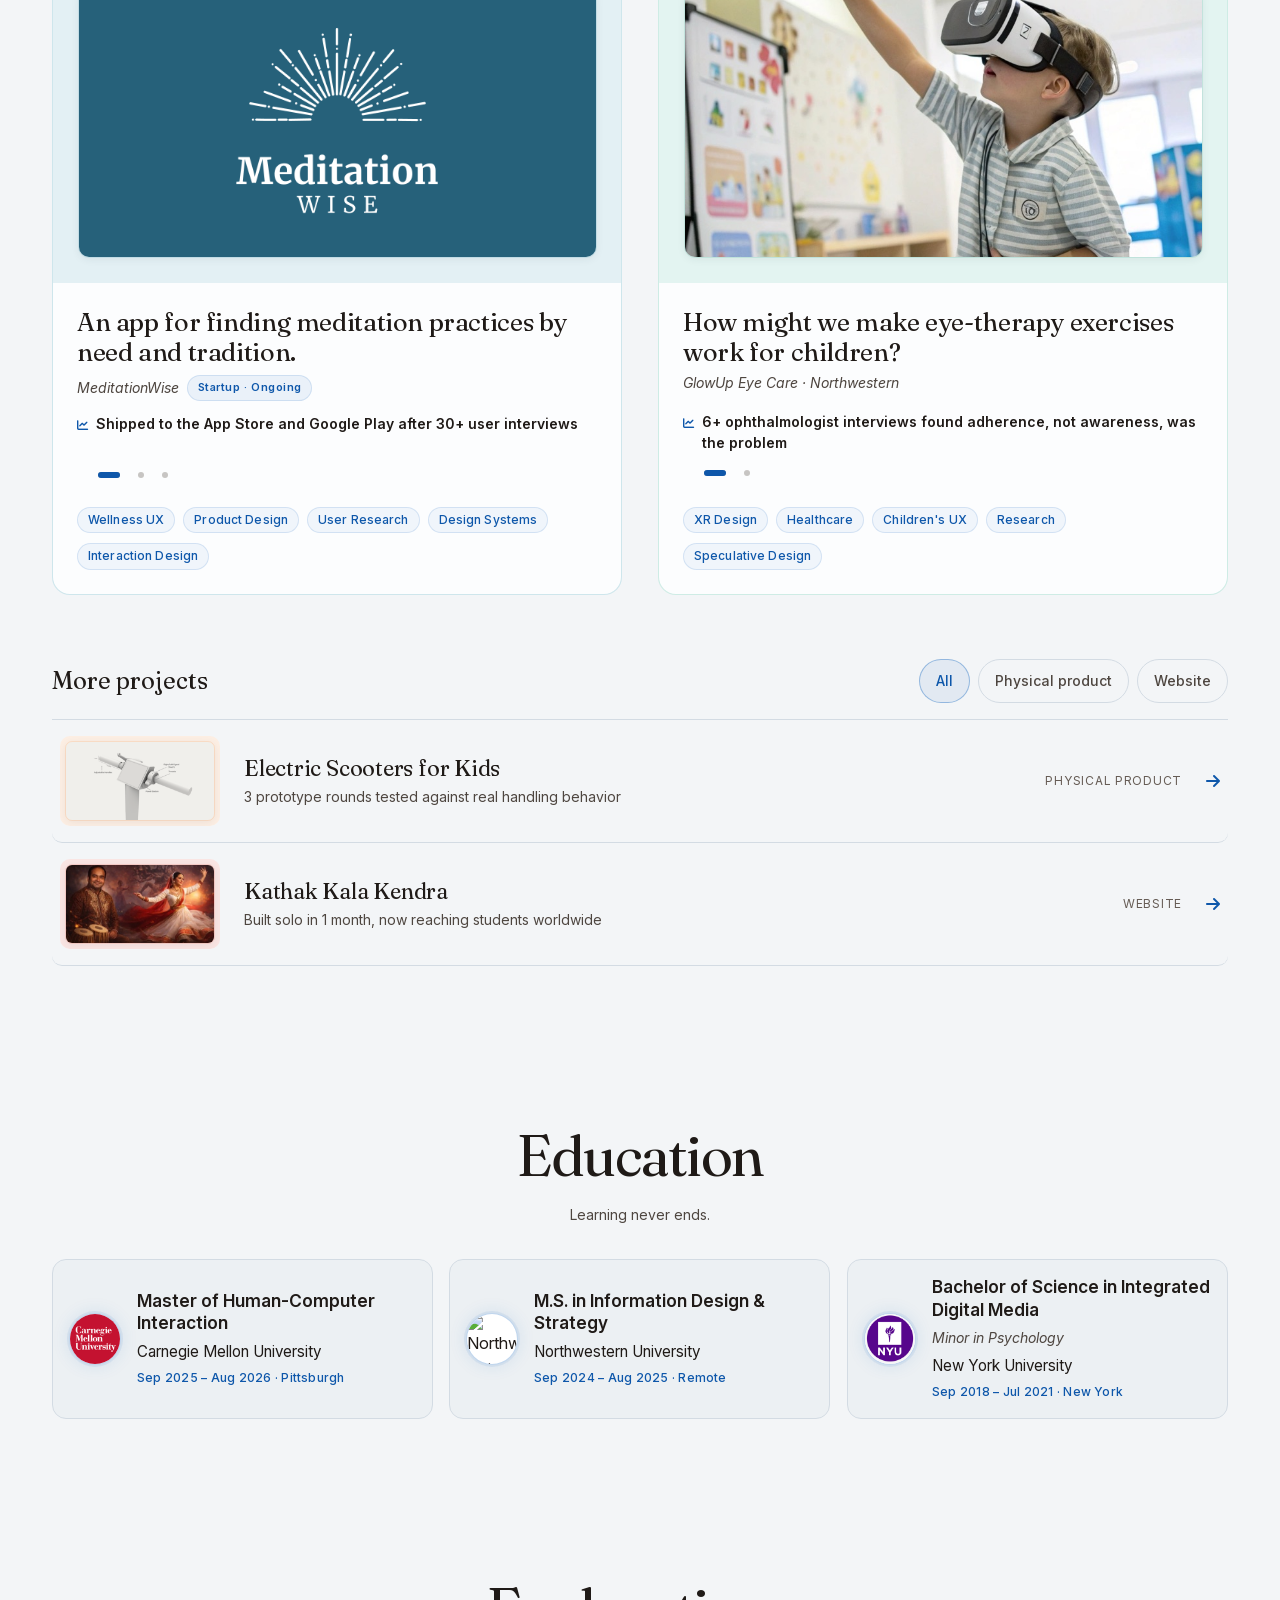
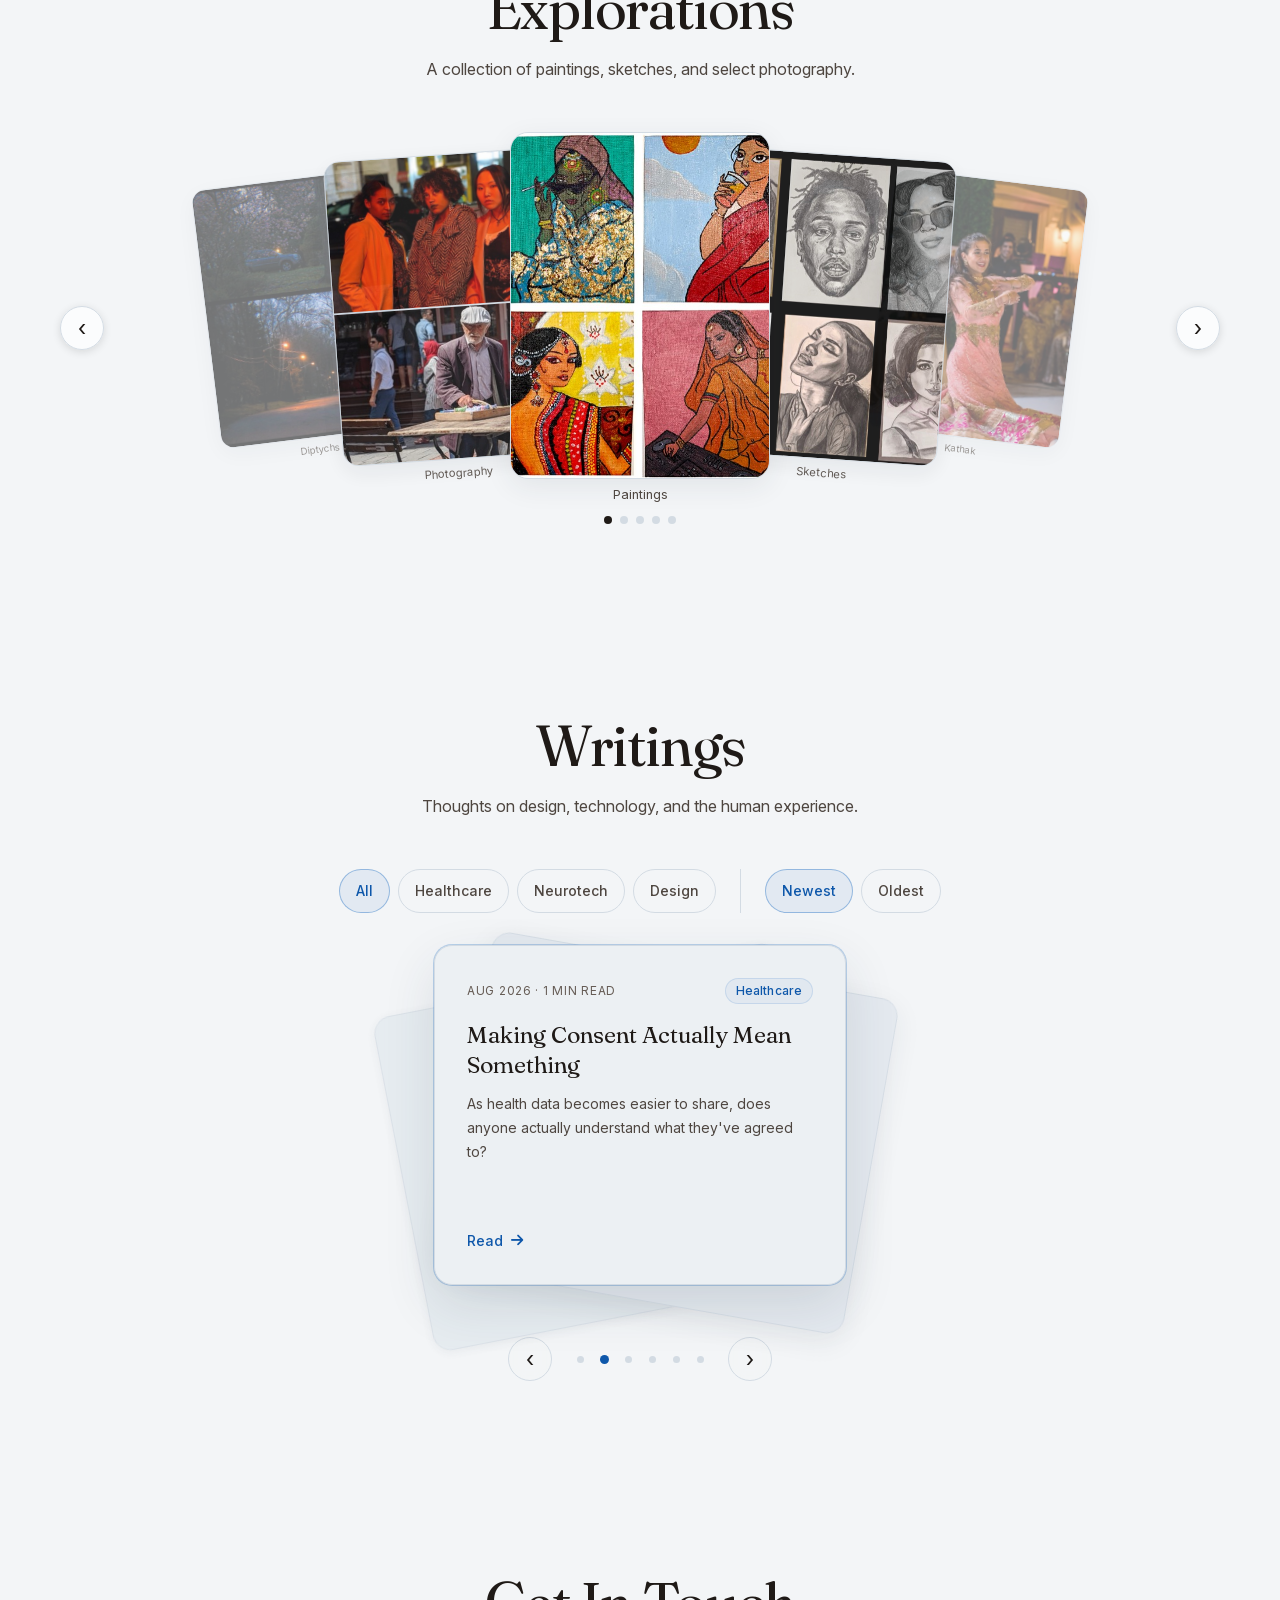
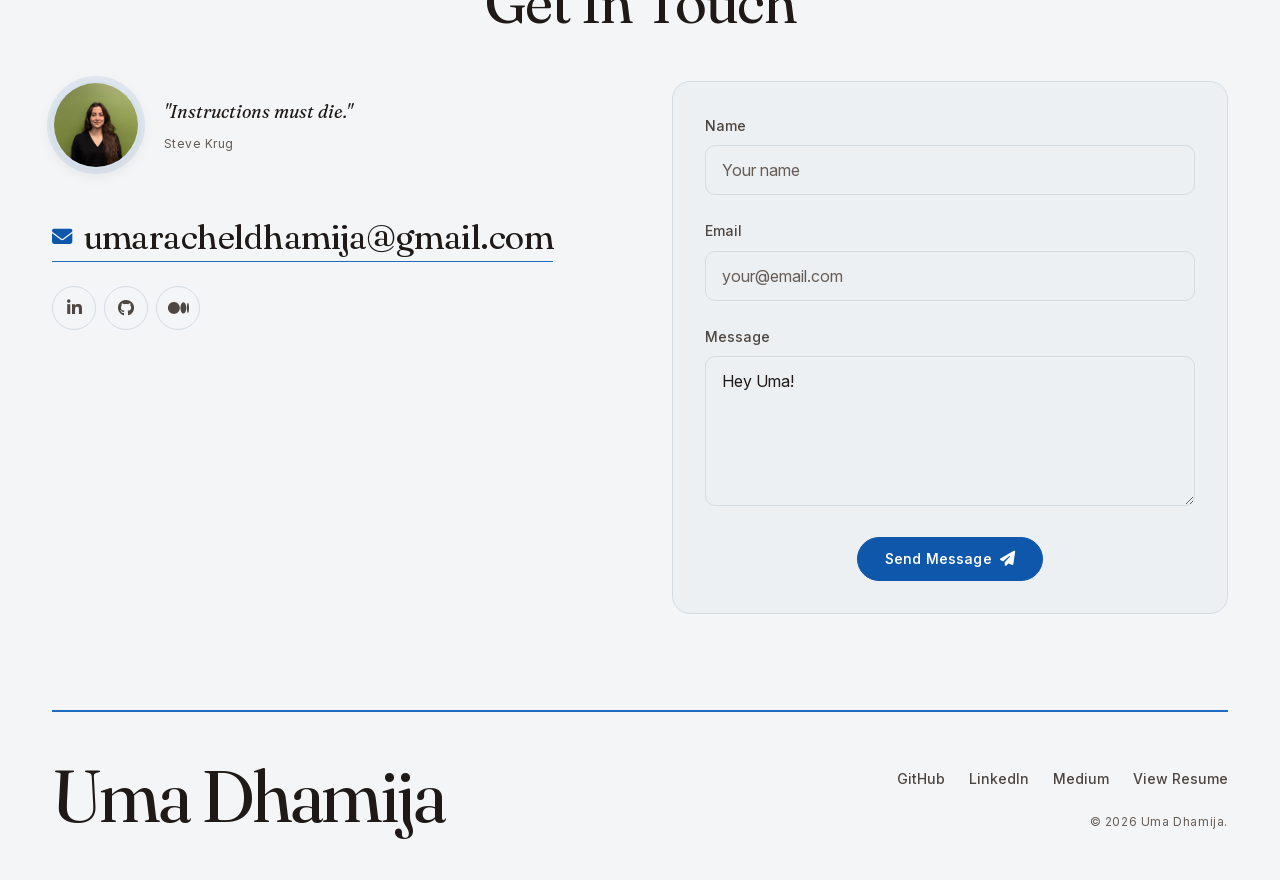
==== commit ccc3b2c9: "Update resume PDF and cache-bust resume links Co-Authored-By: Claude Opus 5.5 <noreply@anthropic.com" ====
--- a/index.html
+++ b/index.html
@@ -255,7 +255,7 @@
           <span>View Case Studies</span>
           <i class="fas fa-arrow-down" aria-hidden="true"></i>
         </a>
-        <a href="Uma_Dhamija_Resume.pdf" class="btn btn-secondary" download aria-label="Download resume (PDF)">
+        <a href="Uma_Dhamija_Resume.pdf?v=20261029" class="btn btn-secondary" download aria-label="Download resume (PDF)">
           <span>Download Resume</span>
           <i class="fas fa-download" aria-hidden="true"></i>
         </a>
@@ -1274,7 +1274,7 @@
     <div class="modal-content resume-modal-content" role="document">
       <div class="resume-modal-top">
         <h2 id="resume-modal-title">Resume</h2>
-        <a href="Uma_Dhamija_Resume.pdf" download class="btn btn-secondary" aria-label="Download resume PDF">
+        <a href="Uma_Dhamija_Resume.pdf?v=20261029" download class="btn btn-secondary" aria-label="Download resume PDF">
           <span>Download</span>
           <i class="fas fa-download" aria-hidden="true"></i>
         </a>
@@ -1282,7 +1282,7 @@
       </div>
       <div class="resume-viewer" id="resume-viewer">
         <iframe
-          src="Uma_Dhamija_Resume.pdf#toolbar=0&amp;navpanes=0&amp;view=FitH"
+          src="Uma_Dhamija_Resume.pdf?v=20261029#toolbar=0&amp;navpanes=0&amp;view=FitH"
           title="Uma Dhamija Resume"
           class="resume-iframe"
           loading="lazy"
@@ -1291,7 +1291,7 @@
       </div>
       <div class="resume-mobile-fallback" id="resume-mobile-fallback" aria-hidden="true" style="display:none;">
         <p>For the best experience on mobile, open the PDF directly.</p>
-        <a href="Uma_Dhamija_Resume.pdf" target="_blank" rel="noopener noreferrer" class="btn btn-primary">
+        <a href="Uma_Dhamija_Resume.pdf?v=20261029" target="_blank" rel="noopener noreferrer" class="btn btn-primary">
           <span>Open Resume</span>
           <i class="fas fa-arrow-up-right-from-square" aria-hidden="true"></i>
         </a>
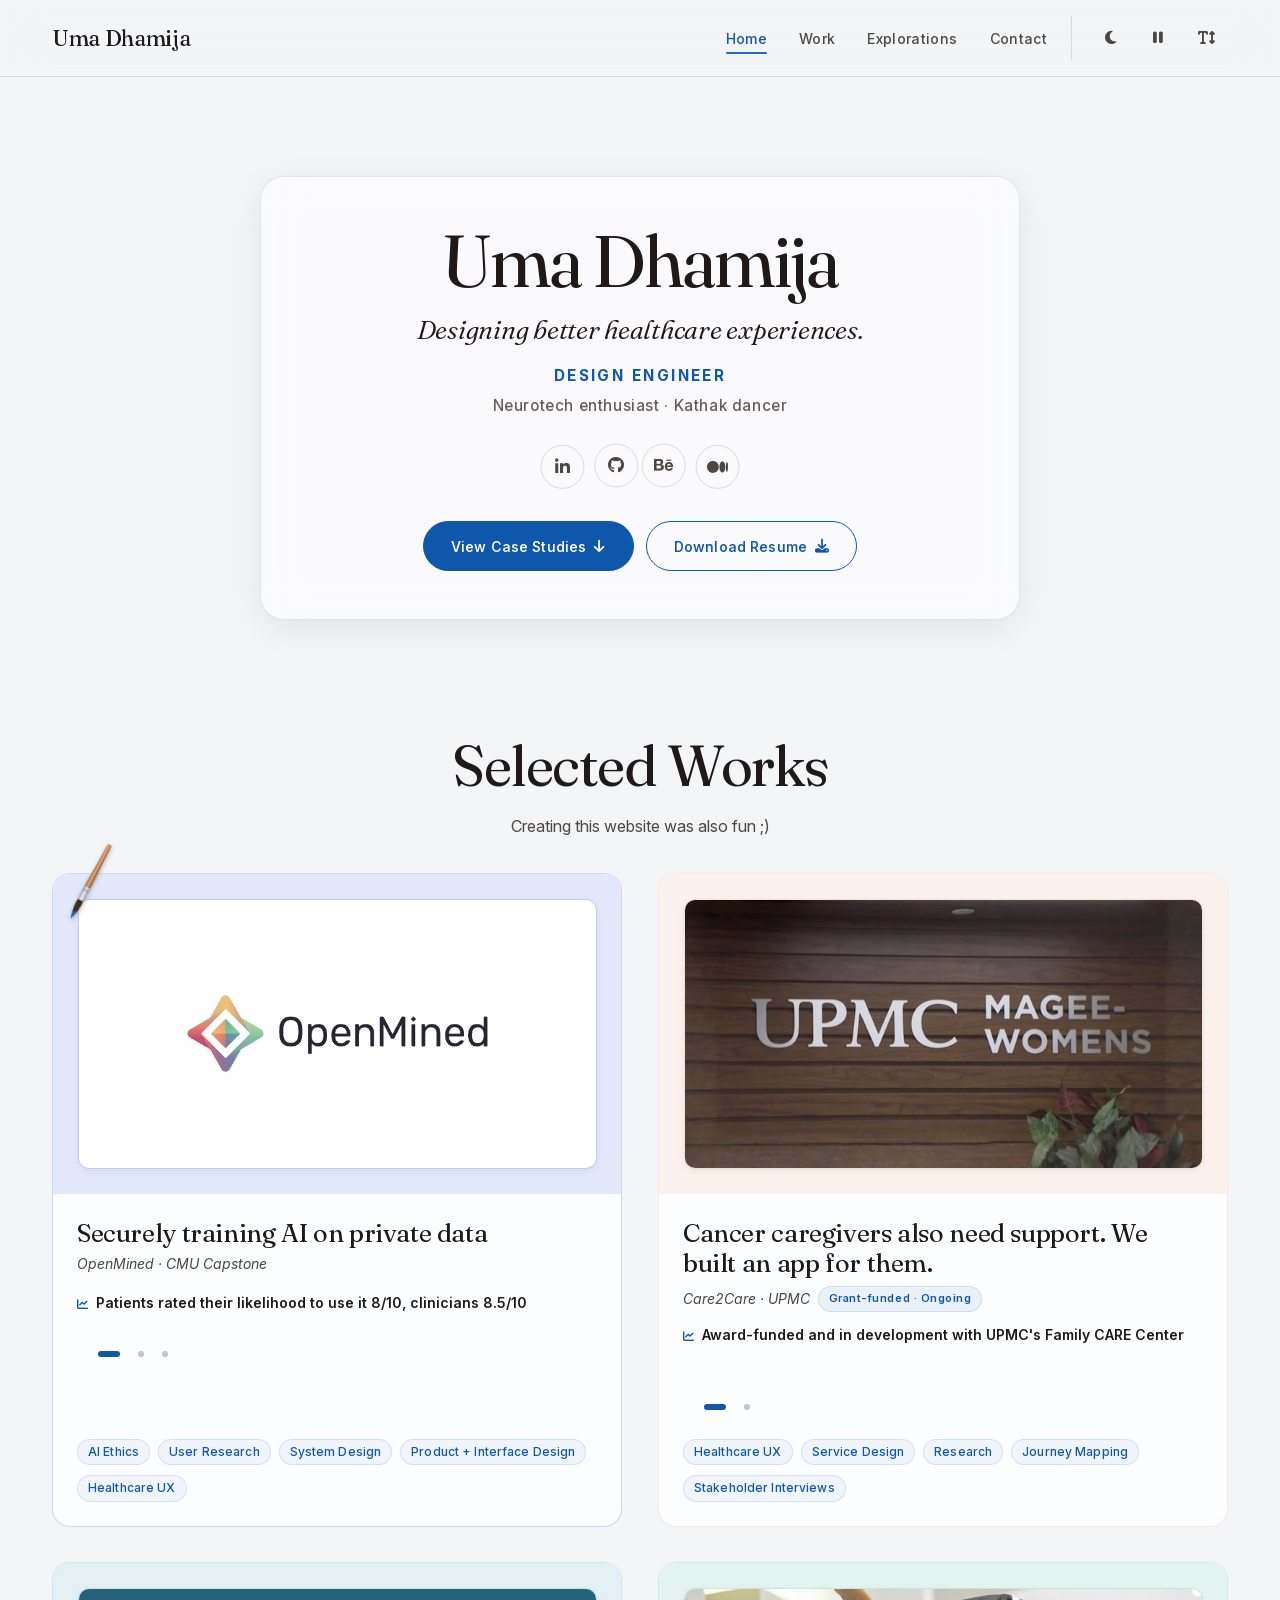
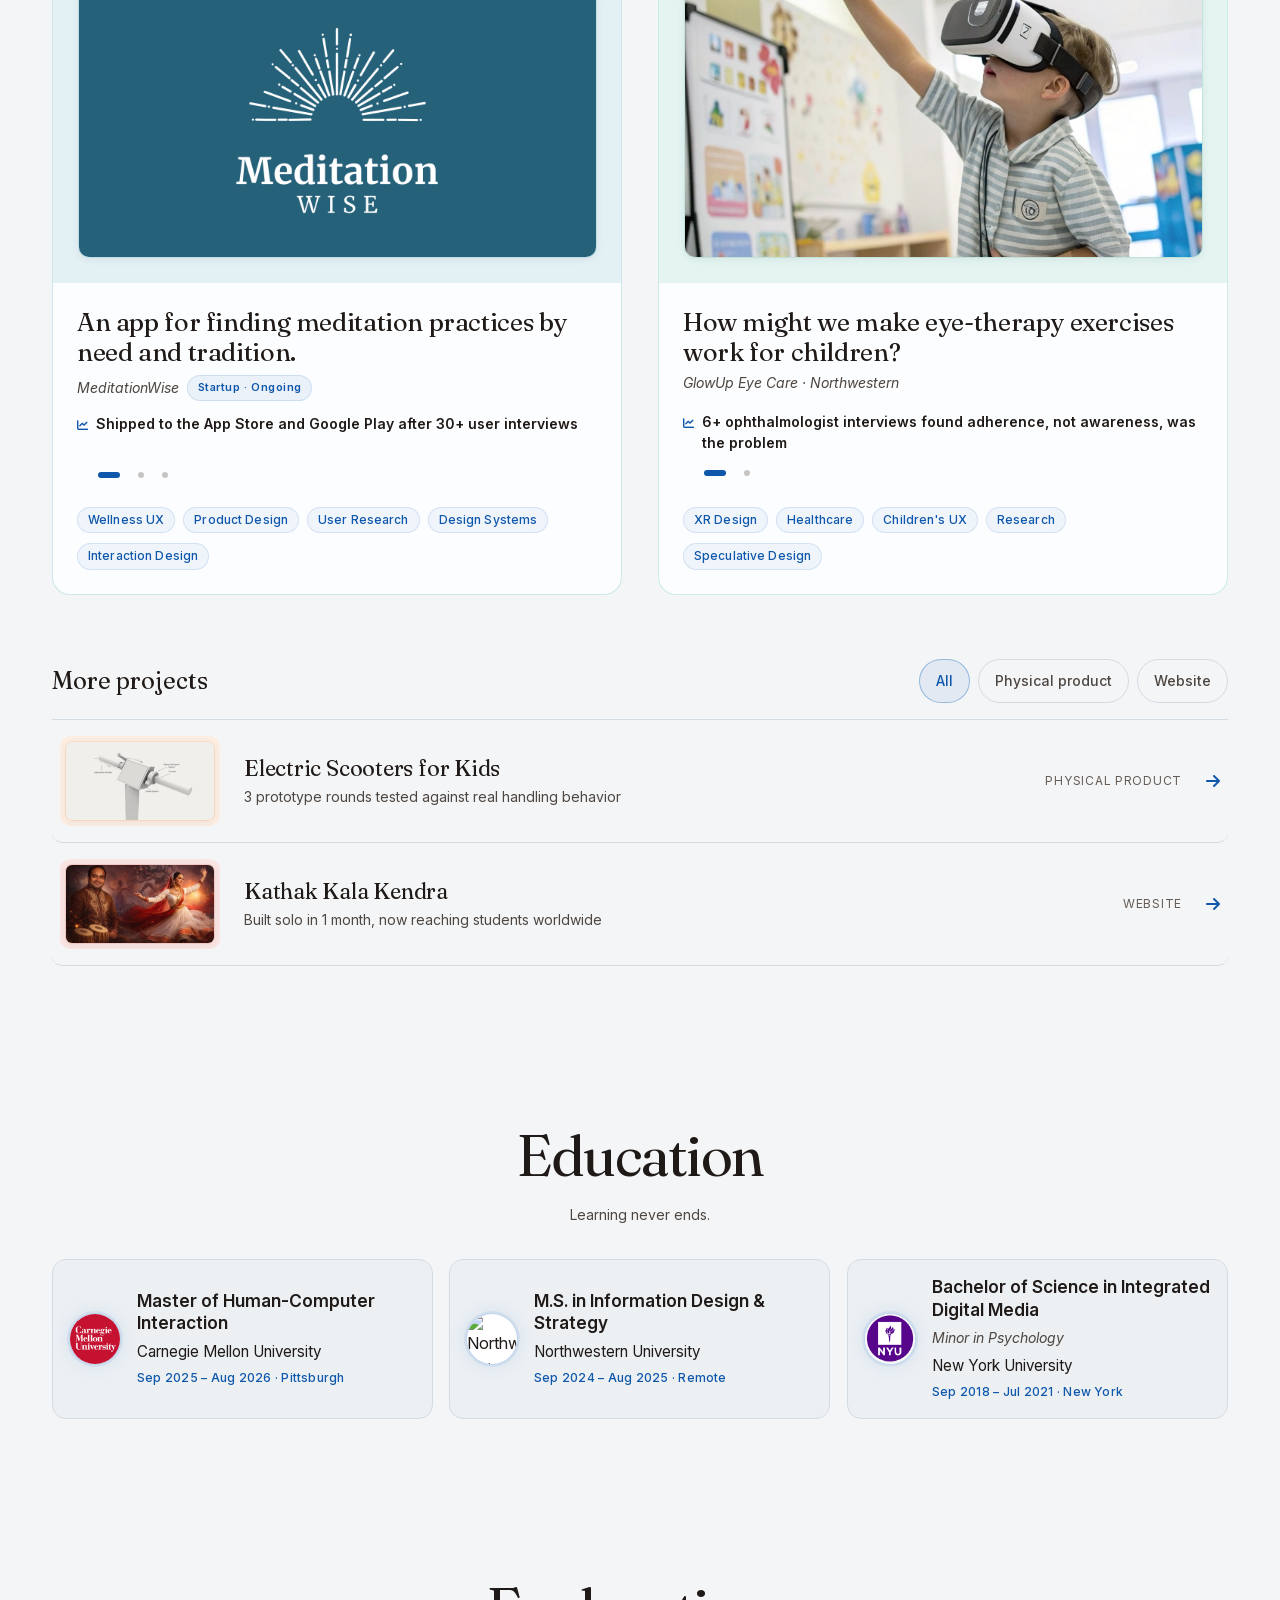
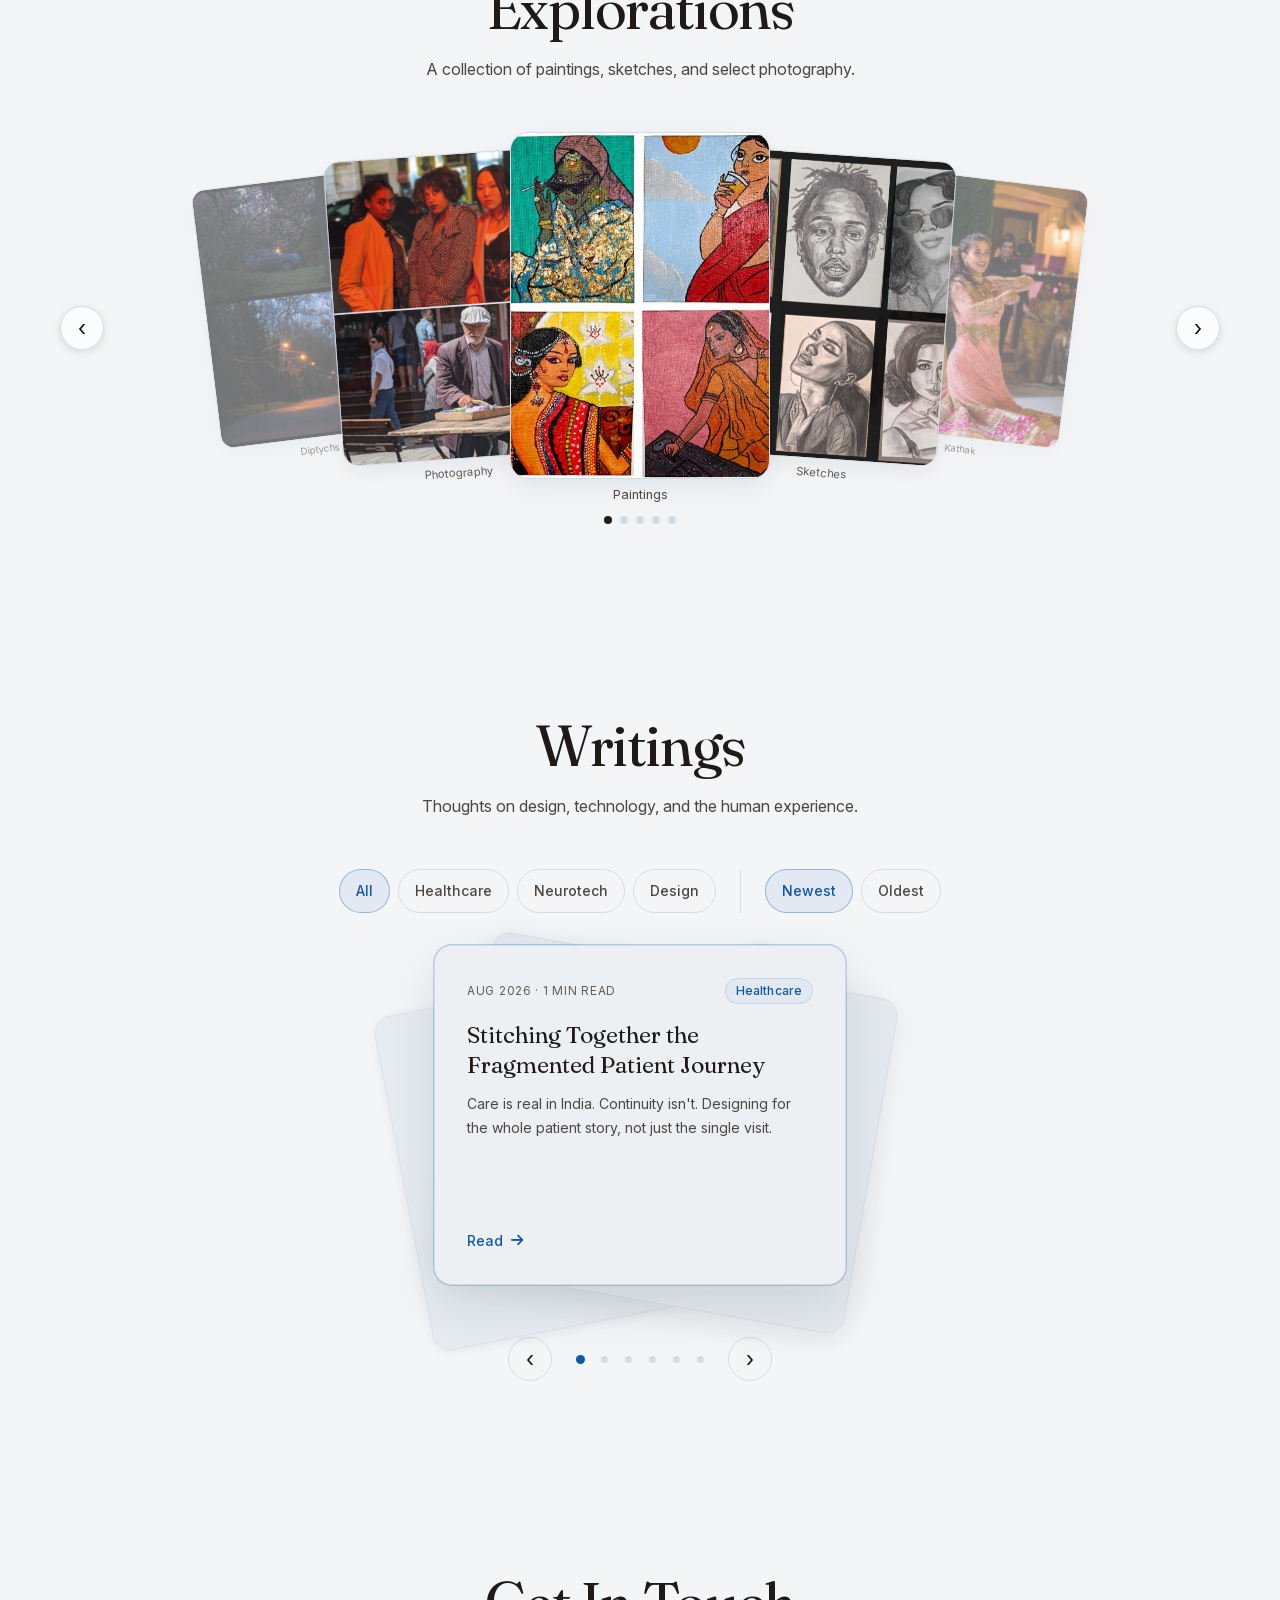
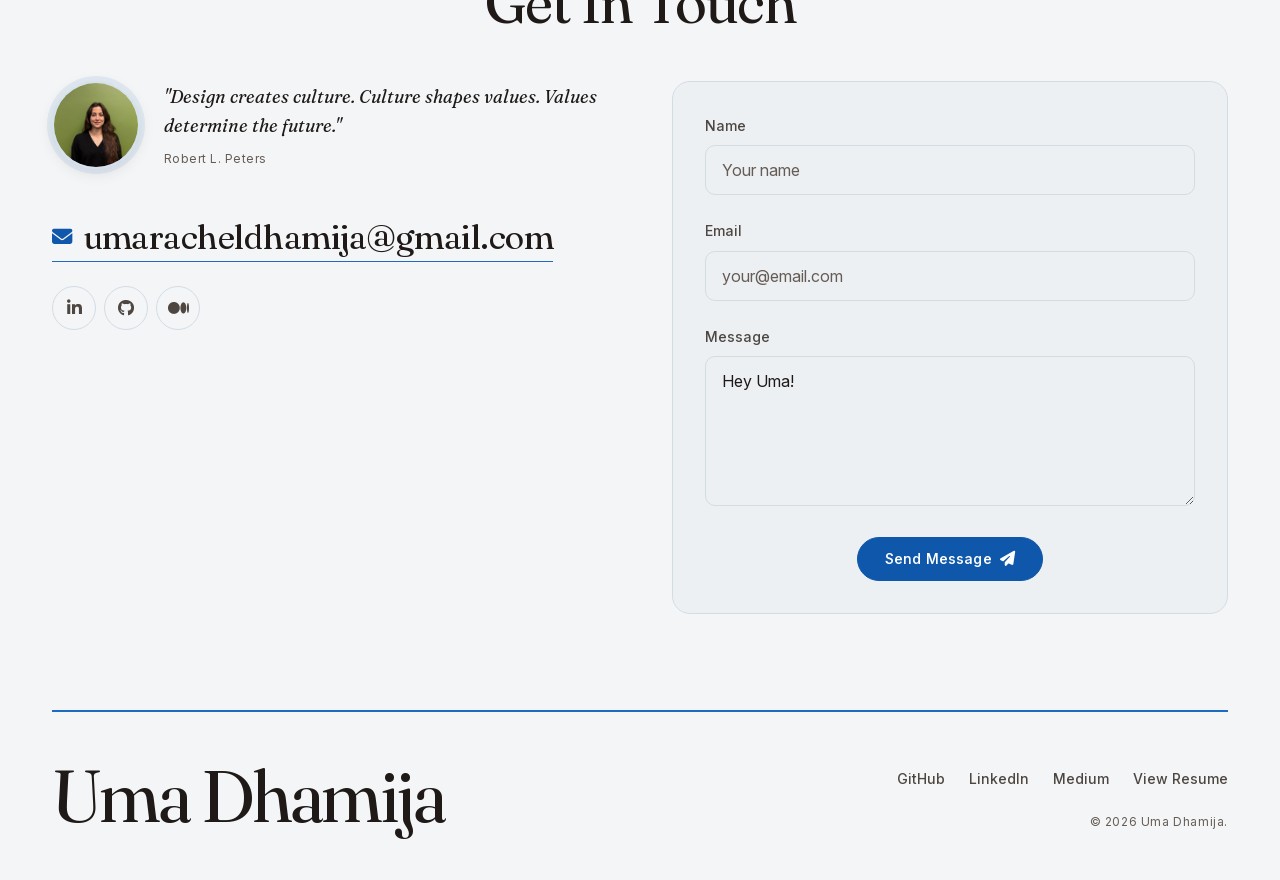
==== commit 1df5c369: "Open on the bio, bring back the intro typing on phones, swipeable card highlights - Page always open" ====
--- a/index.html
+++ b/index.html
@@ -137,7 +137,7 @@
 
   <!-- ============================================
        INTRO LOADING SCREEN
-       Shown once per browser session. Types out intro text then fades to reveal work.
+       Shown once per browser session, on phones and desktop. Types out intro text then fades to reveal the bio.
        JS: setupIntroScreen() in script.js
        ============================================ -->
   <div id="intro-screen" aria-hidden="true">
@@ -211,12 +211,6 @@
     </div>
   </nav>
 
-
-  <!-- Bio tab: slides in from left when hero is scrolled above viewport -->
-  <button class="bio-tab" id="bio-tab" type="button" aria-label="Scroll up to see bio">
-    <span class="bio-tab-label">About</span>
-    <i class="fas fa-arrow-up bio-tab-icon" aria-hidden="true"></i>
-  </button>
 
   <main id="main-content">
   <!-- ============================================
--- a/styles.css
+++ b/styles.css
@@ -3961,9 +3961,18 @@
   .card-impact-lines li { transform: none; transition: opacity 0.3s ease; }
 }
 
-/* One dot per line, under it. The current dot stretches into a bar
-   that fills over the line's turn (6s, IMPACT_INTERVAL in script.js);
-   hovering a dot shows its line. Each dot has a 24px hover area. */
+/* One dot per line, under it; the current one stretches into a bar.
+   Lines change only when the visitor swipes the highlight, taps or
+   hovers a dot, or uses the arrow keys (setupImpactRotation in
+   script.js). touch-action keeps vertical scrolling native while
+   sideways swipes reach the script. */
+.project-body .card-impact,
+.card-impact-dots {
+  touch-action: pan-y;
+  -webkit-user-select: none;
+  user-select: none;
+}
+
 .card-impact-dots {
   display: flex;
   align-items: center;
@@ -3979,10 +3988,7 @@
   transition: width 0.35s var(--ease-out);
 }
 
-/* The track (::before) and its fill (::after). The fill grows with a
-   transform, which the browser animates off the main thread. */
-.card-impact-dot::before,
-.card-impact-dot::after {
+.card-impact-dot::before {
   content: '';
   position: absolute;
   left: 9px;
@@ -3990,32 +3996,27 @@
   top: 9px;
   height: 6px;
   border-radius: var(--r-pill);
-}
-
-.card-impact-dot::before {
   background: color-mix(in srgb, var(--text-muted) 35%, transparent);
-}
-
-.card-impact-dot::after {
+  transition: background-color 0.3s ease;
+}
+
+.card-impact-dot.is-active { width: 40px; }
+
+.card-impact-dot.is-active::before {
   background: var(--accent-primary);
-  transform: scaleX(0);
-  transform-origin: left center;
-}
-
-.card-impact-dot.is-active { width: 40px; }
-
-.card-impact-dot.is-active::after {
-  animation: impact-fill 6s linear forwards;
-}
-
-/* Held (hovered, off screen, Motion off): the bar shows full */
-.card-impact-dots.is-paused .card-impact-dot.is-active::after {
-  animation: none;
-  transform: none;
-}
-
-@keyframes impact-fill {
-  to { transform: scaleX(1); }
+}
+
+/* Touch screens: 44px tap targets around the same small marks */
+@media (pointer: coarse) {
+  .card-impact-dots {
+    height: 44px;
+    margin-top: calc(var(--sp-2) * -1 - 10px);
+    margin-bottom: calc(var(--sp-2) - 10px);
+    margin-left: calc(0.8em + var(--sp-2) - 19px);
+  }
+  .card-impact-dot { width: 44px; height: 44px; }
+  .card-impact-dot.is-active { width: 60px; }
+  .card-impact-dot::before { left: 19px; right: 19px; top: 19px; }
 }
 
 /* --- More projects --- */
@@ -5123,86 +5124,10 @@
 }
 
 
-/* ============================================
-   BIO TAB — Left edge indicator shown when
-   the hero section is above the viewport.
-   Straight (no rotation). Click → scroll to top.
-   ============================================ */
-
-/* Work section: scroll-margin so title clears the fixed nav */
+/* Work section: scroll-margin so the title clears the fixed nav
+   when "View Case Studies" or the Work link jumps to it. */
 #work {
   scroll-margin-top: 72px;
-}
-
-.bio-tab {
-  position: fixed;
-  left: 0;
-  top: 50%;
-  transform: translateY(-50%) translateX(-100%);
-  z-index: 500;
-
-  display: flex;
-  flex-direction: column;
-  align-items: center;
-  justify-content: center;
-  gap: 0.55rem;
-  padding: 1rem 0.6rem;
-
-  background: var(--glass-bg);
-  backdrop-filter: blur(16px);
-  -webkit-backdrop-filter: blur(16px);
-  border: 1px solid var(--glass-border);
-  border-left: none;
-  border-radius: 0 var(--r-lg) var(--r-lg) 0;
-  box-shadow: 4px 0 20px color-mix(in srgb, var(--shade) 10%, transparent);
-
-  cursor: pointer;
-  color: inherit;
-
-  /* Hidden off left edge; slides in when hero out of view */
-  opacity: 0;
-  pointer-events: none;
-  transition: transform 0.35s var(--ease-spring),
-              opacity 0.3s ease,
-              border-color 0.2s ease,
-              background-color 0.2s ease;
-}
-
-.bio-tab.bio-tab-visible {
-  transform: translateY(-50%) translateX(0);
-  opacity: 1;
-  pointer-events: auto;
-}
-
-.bio-tab:hover {
-  border-color: var(--glass-border-hover);
-  background: var(--accent-subtle);
-}
-
-.bio-tab-label {
-  writing-mode: vertical-rl;
-  text-orientation: mixed;
-  transform: rotate(180deg);
-  font-size: 0.6rem;
-  font-weight: 700;
-  letter-spacing: 0.15em;
-  text-transform: uppercase;
-  color: var(--text-muted);
-  white-space: nowrap;
-  user-select: none;
-}
-
-.bio-tab-icon {
-  font-size: 0.65rem;
-  color: var(--accent-primary);
-}
-
-@media (prefers-reduced-motion: reduce) {
-  .bio-tab { transition: opacity 0.2s ease; }
-}
-
-@media (max-width: 768px) {
-  .bio-tab { top: 40%; }
 }
 
 
@@ -5408,9 +5333,10 @@
     display: none !important;
   }
 
-  /* --- Intro screen: skip on mobile --- */
-  #intro-screen {
-    display: none !important;
+  /* --- Intro screen: keep the Skip button clear of the home bar --- */
+  .intro-skip-btn {
+    bottom: calc(var(--sp-6) + env(safe-area-inset-bottom, 0px));
+    right: calc(var(--sp-4) + env(safe-area-inset-right, 0px));
   }
 
   /* --- Scroll reveal: show everything instantly, no entrance animation --- */
@@ -5720,10 +5646,6 @@
      nav can't blur), so page text showed through it. */
   .nav-links { background: var(--bg); }
 
-  /* The side "About" tab covered the left edge of cards on phones;
-     Home in the menu does the same job. */
-  .bio-tab { display: none; }
-
   /* Deck: dots are too small to tap, so show "3 / 8" instead (the
      arrows and swipe still move between articles), and keep the fanned
      cards inside the screen. */
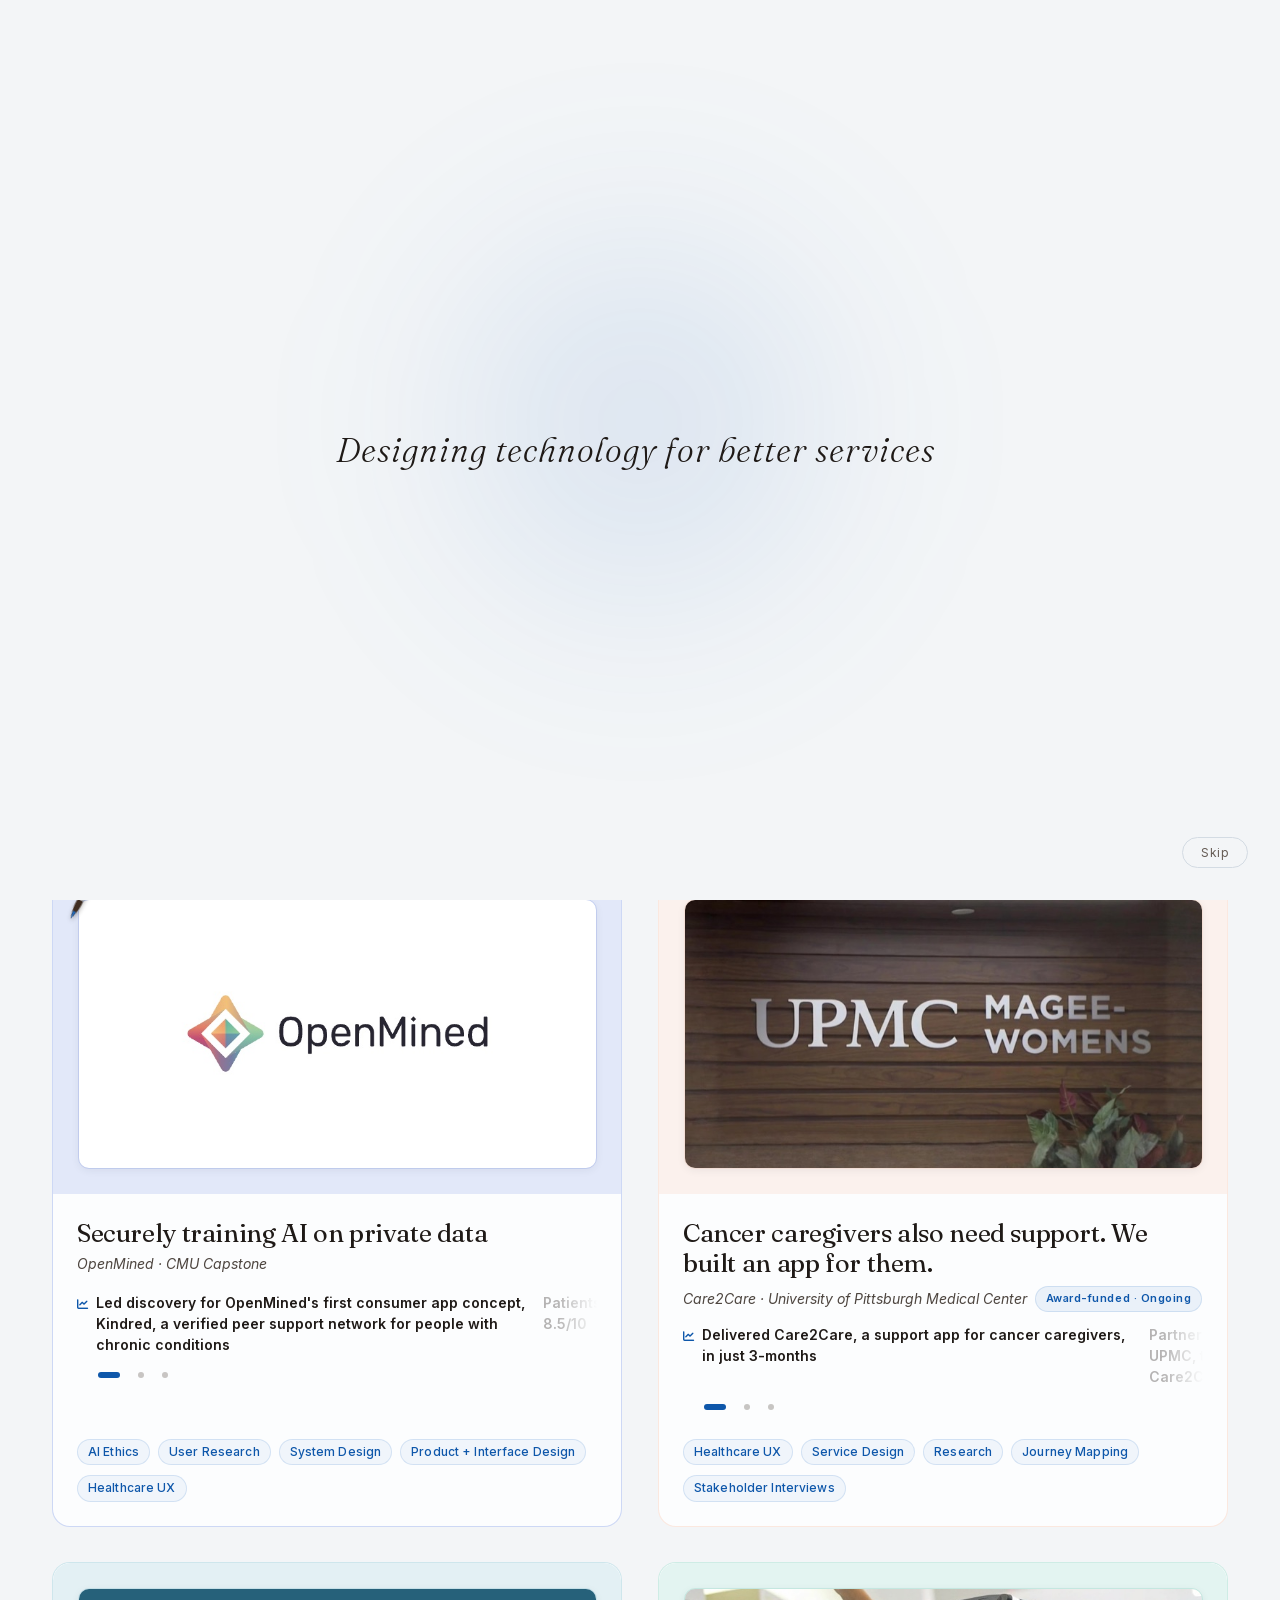
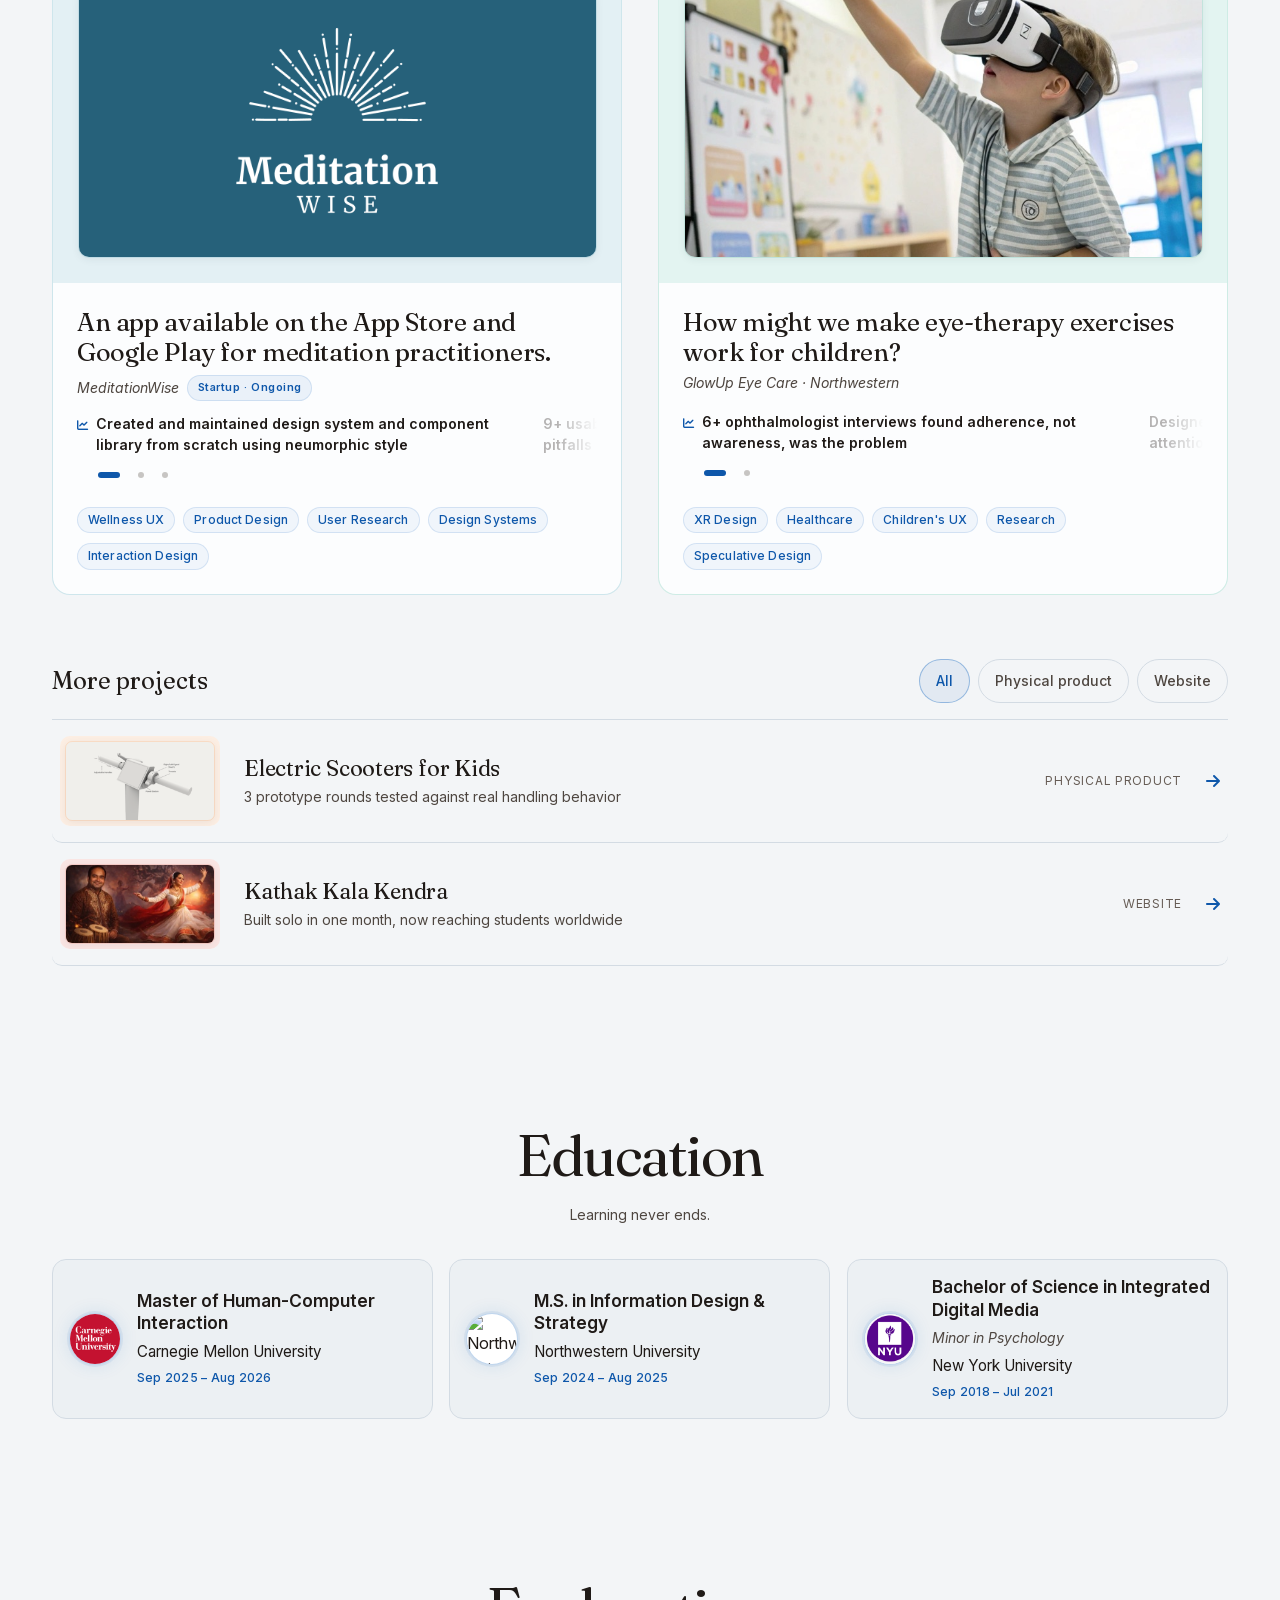
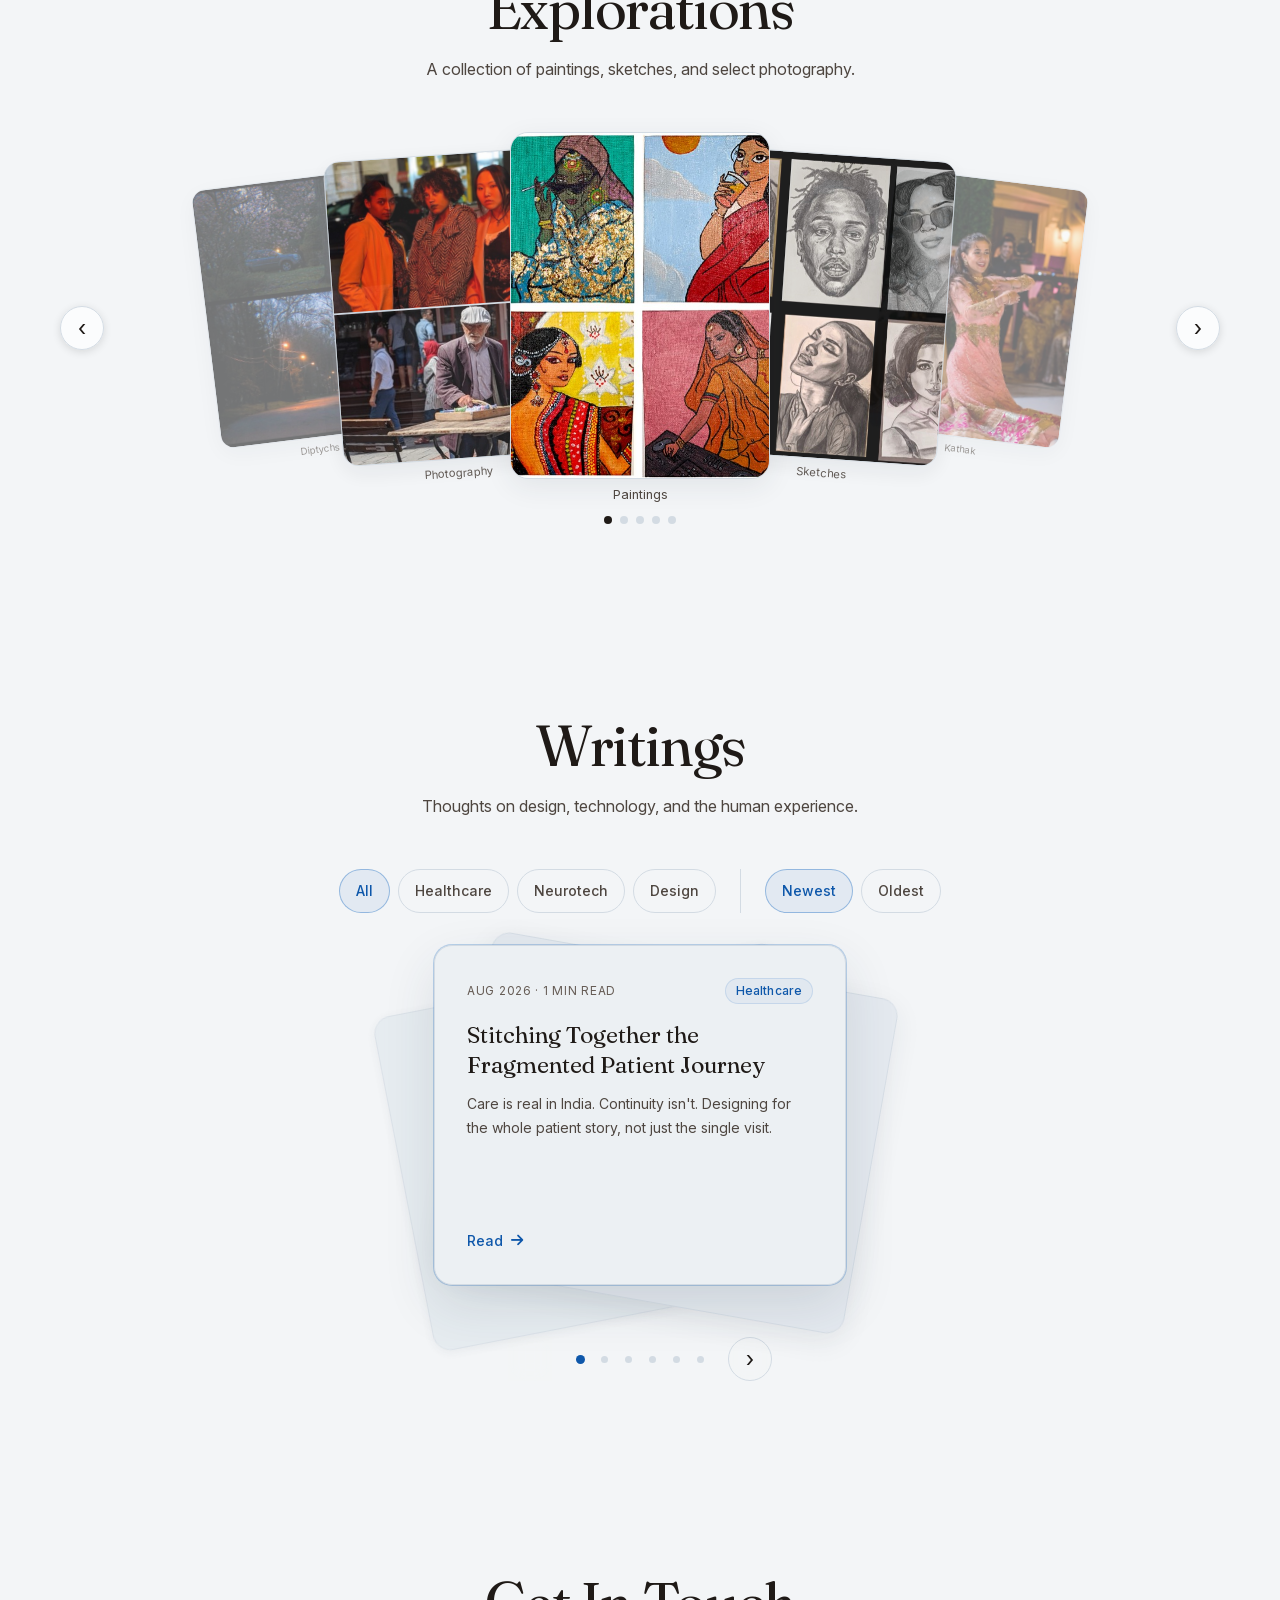
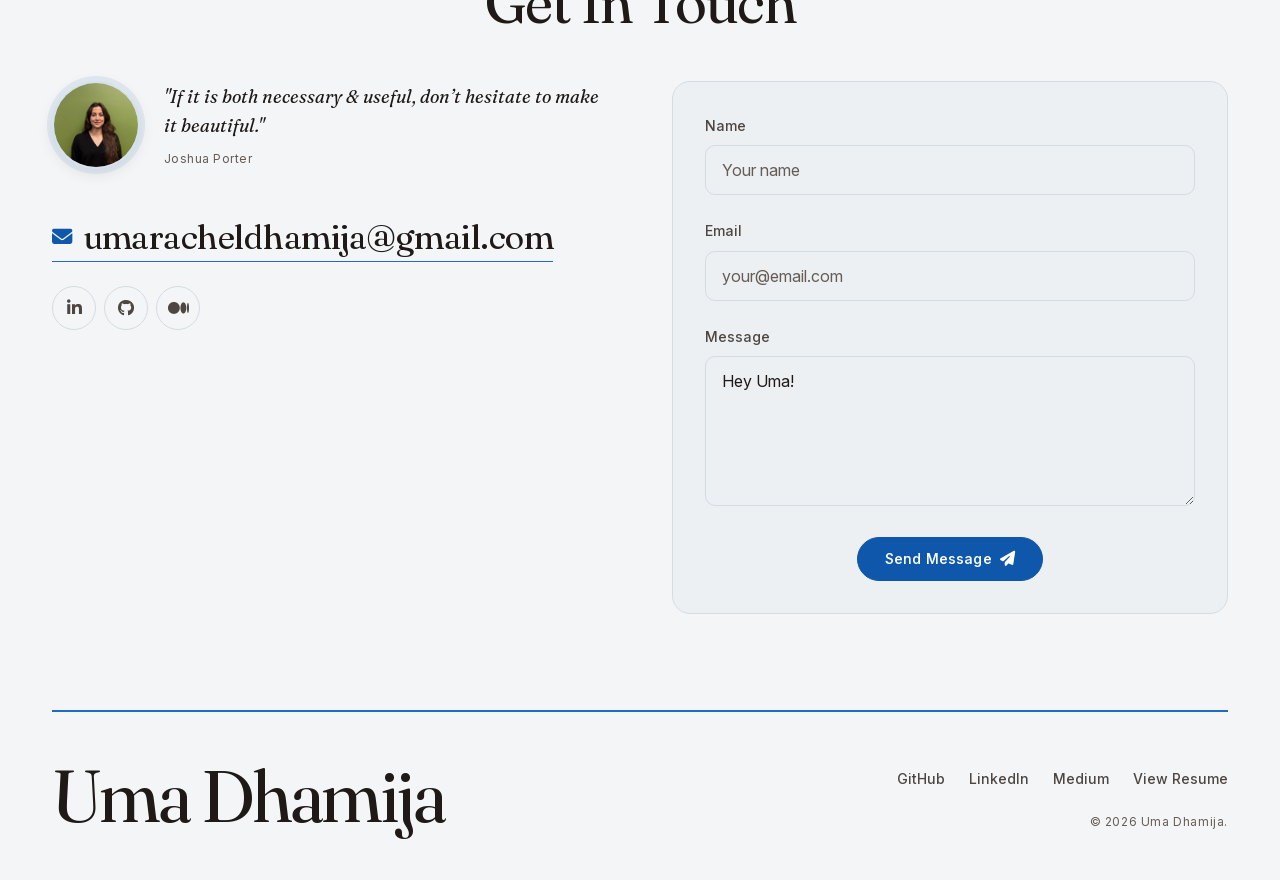
==== commit 0363e57c: "Resume in the nav (view in a modal, download), copy updates Every page's menu gets a Resume button t" ====
--- a/index.html
+++ b/index.html
@@ -8,7 +8,7 @@
   <meta property="og:title" content="Uma Dhamija Experience Designer">
   <meta property="og:description" content="UX Advocate • Interface Designer • NeuroTech Enthusiast • Kathak Dancer">
   <meta property="og:type" content="website">
-  <title>Uma Dhamija Experience Designer</title>
+  <title>Uma Dhamija Design Engineer</title>
 
   <link rel="stylesheet" href="styles.css">
   <!-- Fonts and icons are served from this site (fonts/fonts.css, css/icons.css) -->
@@ -192,6 +192,7 @@
         <li><a href="#work">Work</a></li>
         <li><a href="#explorations">Explorations</a></li>
         <li><a href="#contact">Contact</a></li>
+        <li><button type="button" class="nav-resume-btn" data-action="view-resume">Resume</button></li>
       </ul>
       <!-- Theme, motion and text size (setupAccessibilityControls in script.js) -->
       <div class="accessibility-controls" role="group" aria-label="Display settings">
@@ -222,10 +223,10 @@
     <div class="hero-content tilt-card" data-tilt-max="9">
 
       <h1 class="hero-name">Uma Dhamija</h1>
-      <p class="hero-tagline">Designing better healthcare experiences.</p>
+      <p class="hero-tagline">Designing better experiences.</p>
       <!-- What I do, then who I am outside work -->
-      <p class="hero-title">Design engineer</p>
-      <p class="hero-role"><span class="role">Neurotech enthusiast</span> <span class="role">&middot; Kathak dancer</span></p>
+      <p class="hero-title">Product Designer (UI/UX & AI)</p>
+      <p class="hero-role"><span class="role">Human Computer Interaction Specialist</span></p>
 
       <!-- Social links original URLs preserved -->
       <div class="social-links" aria-label="Social links">
@@ -297,9 +298,9 @@
               <div class="card-impact" data-rotate>
                 <i class="fas fa-chart-line" aria-hidden="true"></i>
                 <ul class="card-impact-lines" role="list">
-                  <li class="is-active">Patients rated their likelihood to use it 8/10, clinicians 8.5/10</li>
-                  <li>Led discovery for OpenMined's first consumer app concept, Kindred, a verified peer support network for people with chronic conditions</li>
-                  <li>Co-designed with patients and clinicians across 36 candidate use cases, narrowed to one validated concept</li>
+                  <li class="is-active">Led discovery for OpenMined's first consumer app concept, Kindred, a verified peer support network for people with chronic conditions</li>
+                  <li>Patients rated their likelihood to use the app 8/10, clinicians 8.5/10</li>
+                  <li>Co-designed with patients and clinicians across 36 candidate use cases</li>
                 </ul>
               </div>
               <div class="project-tags">
@@ -329,15 +330,16 @@
             <div class="project-body">
               <h3>Cancer caregivers also need support. We built an app for them.</h3>
               <div class="card-meta-row">
-                <p class="card-subtitle">Care2Care · UPMC</p>
-                <span class="card-badge">Grant-funded · Ongoing</span>
+                <p class="card-subtitle">Care2Care · University of Pittsburgh Medical Center</p>
+                <span class="card-badge">Award-funded · Ongoing</span>
               </div>
               <!-- Takes turns with the project's other highlights (setupImpactRotation) -->
               <div class="card-impact" data-rotate>
                 <i class="fas fa-chart-line" aria-hidden="true"></i>
                 <ul class="card-impact-lines" role="list">
-                  <li class="is-active">Award-funded and in development with UPMC's Family CARE Center</li>
-                  <li>Partnered with CancerBridges, Family CARE Center at UPMC, the University of Pittsburgh and CMU to deliver Care2Care, a final prototype, during a 3-month period</li>
+                  <li class="is-active">Delivered Care2Care, a support app for cancer caregivers, in just 3-months</li>
+                  <li>Partnered with CancerBridges, Family CARE Center at UPMC, the University of Pittsburgh and CMU to deliver Care2Care, a final prototype, during a 3-month period </li>
+                  <li>Grant-funded and in development with UPMC's Family CARE Center</li>
                 </ul>
               </div>
               <div class="project-tags">
@@ -363,7 +365,7 @@
               >
             </div>
             <div class="project-body">
-              <h3>An app for finding meditation practices by need and tradition.</h3>
+              <h3>An app available on the App Store and Google Play for meditation practitioners.</h3>
               <div class="card-meta-row">
                 <p class="card-subtitle">MeditationWise</p>
                 <span class="card-badge">Startup · Ongoing</span>
@@ -372,9 +374,9 @@
               <div class="card-impact" data-rotate>
                 <i class="fas fa-chart-line" aria-hidden="true"></i>
                 <ul class="card-impact-lines" role="list">
-                  <li class="is-active">Shipped to the App Store and Google Play after 30+ user interviews</li>
-                  <li>9+ usability sessions over 4 months uncovered the major pitfalls for a meditation practice using an app</li>
-                  <li>Redesigned discovery to reduce cognitive load while honoring cultural depth</li>
+                  <li class="is-active">Created and maintained design system and component library from scratch using neumorphic style</li>
+                  <li>9+ usability sessions over four months to uncover major pitfalls</li>
+                  <li>Led the design and development of the app from concept to launch</li>
                 </ul>
               </div>
               <div class="project-tags">
@@ -470,7 +472,7 @@
             </span>
             <span class="project-row-text">
               <span class="project-row-name">Kathak Kala Kendra</span>
-              <span class="project-row-line">Built solo in 1 month, now reaching students worldwide</span>
+              <span class="project-row-line">Built solo in one month, now reaching students worldwide</span>
             </span>
             <span class="project-row-type">Website</span>
             <i class="fas fa-arrow-right project-row-arrow" aria-hidden="true"></i>
@@ -507,7 +509,7 @@
         <div class="education-body">
           <h3>Master of Human-Computer Interaction</h3>
           <p class="education-school">Carnegie Mellon University</p>
-          <p class="education-meta">Sep 2025 &ndash; Aug 2026 &middot; Pittsburgh</p>
+          <p class="education-meta">Sep 2025 &ndash; Aug 2026</p>
         </div>
       </article>
 
@@ -526,7 +528,7 @@
         <div class="education-body">
           <h3>M.S. in Information Design &amp; Strategy</h3>
           <p class="education-school">Northwestern University</p>
-          <p class="education-meta">Sep 2024 &ndash; Aug 2025 &middot; Remote</p>
+          <p class="education-meta">Sep 2024 &ndash; Aug 2025</p>
         </div>
       </article>
 
@@ -546,7 +548,7 @@
           <h3>Bachelor of Science in Integrated Digital Media</h3>
           <p class="education-subline">Minor in Psychology</p>
           <p class="education-school">New York University</p>
-          <p class="education-meta">Sep 2018 &ndash; Jul 2021 &middot; New York</p>
+          <p class="education-meta">Sep 2018 &ndash; Jul 2021</p>
         </div>
       </article>
     </div>
@@ -1256,42 +1258,7 @@
   </div> -->
 
 
-  <!-- ============================================
-       RESUME MODAL
-       Desktop: inline iframe PDF viewer. The browser's own PDF
-       toolbar and page sidebar are hidden (#toolbar=0&navpanes=0):
-       they repeated the file name, download button and the page.
-       Mobile: redirects to PDF in new tab via JS.
-       ============================================ -->
-
-  <div class="modal modal-resume" id="resume-modal" aria-labelledby="resume-modal-title" role="dialog" aria-modal="true" aria-hidden="true">
-    <div class="modal-content resume-modal-content" role="document">
-      <div class="resume-modal-top">
-        <h2 id="resume-modal-title">Resume</h2>
-        <a href="Uma_Dhamija_Resume.pdf?v=20261029" download class="btn btn-secondary" aria-label="Download resume PDF">
-          <span>Download</span>
-          <i class="fas fa-download" aria-hidden="true"></i>
-        </a>
-        <button class="modal-close" aria-label="Close resume">&times;</button>
-      </div>
-      <div class="resume-viewer" id="resume-viewer">
-        <iframe
-          src="Uma_Dhamija_Resume.pdf?v=20261029#toolbar=0&amp;navpanes=0&amp;view=FitH"
-          title="Uma Dhamija Resume"
-          class="resume-iframe"
-          loading="lazy"
-          aria-label="Resume PDF viewer"
-        ></iframe>
-      </div>
-      <div class="resume-mobile-fallback" id="resume-mobile-fallback" aria-hidden="true" style="display:none;">
-        <p>For the best experience on mobile, open the PDF directly.</p>
-        <a href="Uma_Dhamija_Resume.pdf?v=20261029" target="_blank" rel="noopener noreferrer" class="btn btn-primary">
-          <span>Open Resume</span>
-          <i class="fas fa-arrow-up-right-from-square" aria-hidden="true"></i>
-        </a>
-      </div>
-    </div>
-  </div>
+  <!-- Resume modal: built by setupResumeModal in script.js -->
 
 
   <script defer src="script.js"></script>
--- a/styles.css
+++ b/styles.css
@@ -1123,7 +1123,15 @@
   margin-left: auto; /* links sit at the right, beside the display controls */
 }
 
-.nav-links a {
+/* Resume opens a modal, so it's a button dressed as a nav link */
+.nav-resume-btn {
+  background: none;
+  border: none;
+  line-height: inherit;
+}
+
+.nav-links a,
+.nav-resume-btn {
   color: var(--text-secondary);
   font-weight: 500;
   font-size: var(--text-sm);
@@ -1134,12 +1142,14 @@
 }
 
 .nav-links a:hover,
-.nav-links a[aria-current="true"] {
+.nav-links a[aria-current="true"],
+.nav-resume-btn:hover {
   color: var(--accent-primary);
 }
 
 /* Animated underline indicator */
-.nav-links a::after {
+.nav-links a::after,
+.nav-resume-btn::after {
   content: '';
   position: absolute;
   bottom: -3px;
@@ -1152,7 +1162,8 @@
 }
 
 .nav-links a:hover::after,
-.nav-links a[aria-current="true"]::after { width: 100%; }
+.nav-links a[aria-current="true"]::after,
+.nav-resume-btn:hover::after { width: 100%; }
 
 /* Mobile hamburger toggle */
 .nav-toggle {
@@ -1946,6 +1957,14 @@
 .project-row.is-leaving .project-thumb img,
 .project-card.is-leaving .project-thumb img { transform: none !important; }
 
+/* ...and show the tap landed: an accent ring holds on the opened card
+   until the case study replaces the page (a moment on slow phones). */
+.project-card.is-leaving,
+.project-row.is-leaving {
+  outline: 2px solid var(--accent-primary);
+  outline-offset: 3px;
+}
+
 /* Story cards (data-story) hint at what's inside: on hover or keyboard
    focus a thread draws out from the centre of the image's base, the
    same line the case study opens with. Purely decorative; the card is
@@ -3408,7 +3427,8 @@
     pointer-events: auto;
   }
 
-  .nav-links a { font-size: var(--text-base); }
+  .nav-links a,
+  .nav-resume-btn { font-size: var(--text-base); }
 
   /* Phones: the three icons sit just left of the menu button */
   .accessibility-controls {
@@ -3959,6 +3979,41 @@
 
 @media (prefers-reduced-motion: reduce) {
   .card-impact-lines li { transform: none; transition: opacity 0.3s ease; }
+}
+
+/* With JavaScript the highlights sit in a sideways track instead
+   (setupImpactRotation wraps them in .card-impact-viewport): the
+   current one fills most of the width and the next one peeks in from
+   the right, faded, as a cue that there are more to swipe or tap. */
+.card-impact-viewport {
+  flex: 1;
+  min-width: 0;
+  overflow: hidden;
+  -webkit-mask-image: linear-gradient(to right, #000 calc(100% - 2.5rem), transparent);
+  mask-image: linear-gradient(to right, #000 calc(100% - 2.5rem), transparent);
+}
+
+.card-impact-viewport .card-impact-lines {
+  --gap: var(--sp-4);
+  display: flex;
+  gap: var(--gap);
+  transform: translateX(calc(var(--at, 0) * -1 * (86% + var(--gap))));
+  transition: transform 0.5s var(--ease-out);
+}
+
+.card-impact-viewport .card-impact-lines li,
+.card-impact-viewport .card-impact-lines li.is-active {
+  grid-area: auto;
+  flex: 0 0 86%;
+  transform: none;
+  transition: opacity 0.4s ease;
+}
+
+.card-impact-viewport .card-impact-lines li { opacity: 0.32; cursor: pointer; }
+.card-impact-viewport .card-impact-lines li.is-active { opacity: 1; cursor: inherit; }
+
+@media (prefers-reduced-motion: reduce) {
+  .card-impact-viewport .card-impact-lines { transition: none; }
 }
 
 /* One dot per line, under it; the current one stretches into a bar.
@@ -5405,7 +5460,8 @@
   }
 
   /* --- Nav-link underline: still functional but instant --- */
-  .nav-links a::after {
+  .nav-links a::after,
+  .nav-resume-btn::after {
     transition: none !important;
   }
 }
@@ -5613,6 +5669,7 @@
   /* Tap targets */
   .nav-logo,
   .nav-links a,
+  .nav-resume-btn,
   .back-link,
   .contact-email,
   .footer-links a,
@@ -5622,7 +5679,8 @@
     align-items: center;
   }
 
-  .nav-links a {
+  .nav-links a,
+  .nav-resume-btn {
     min-width: 44px;
     justify-content: center;
   }
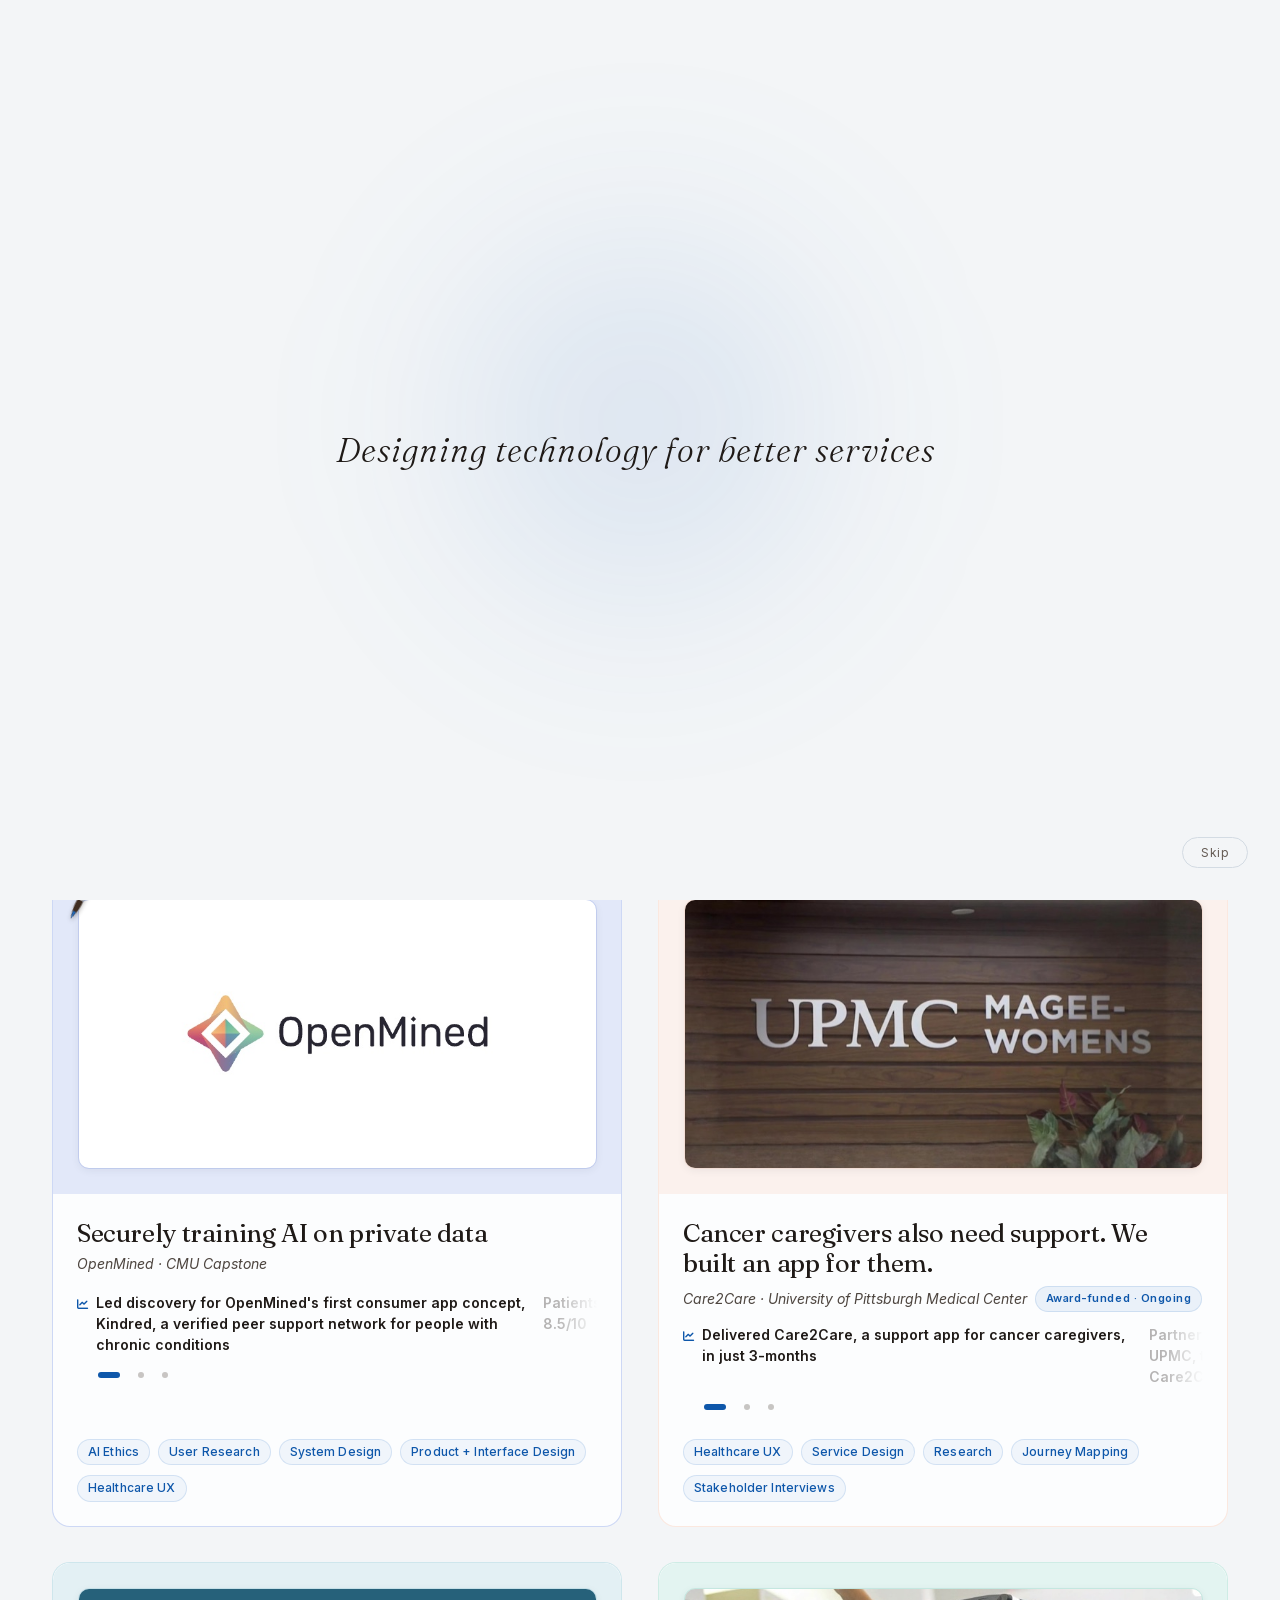
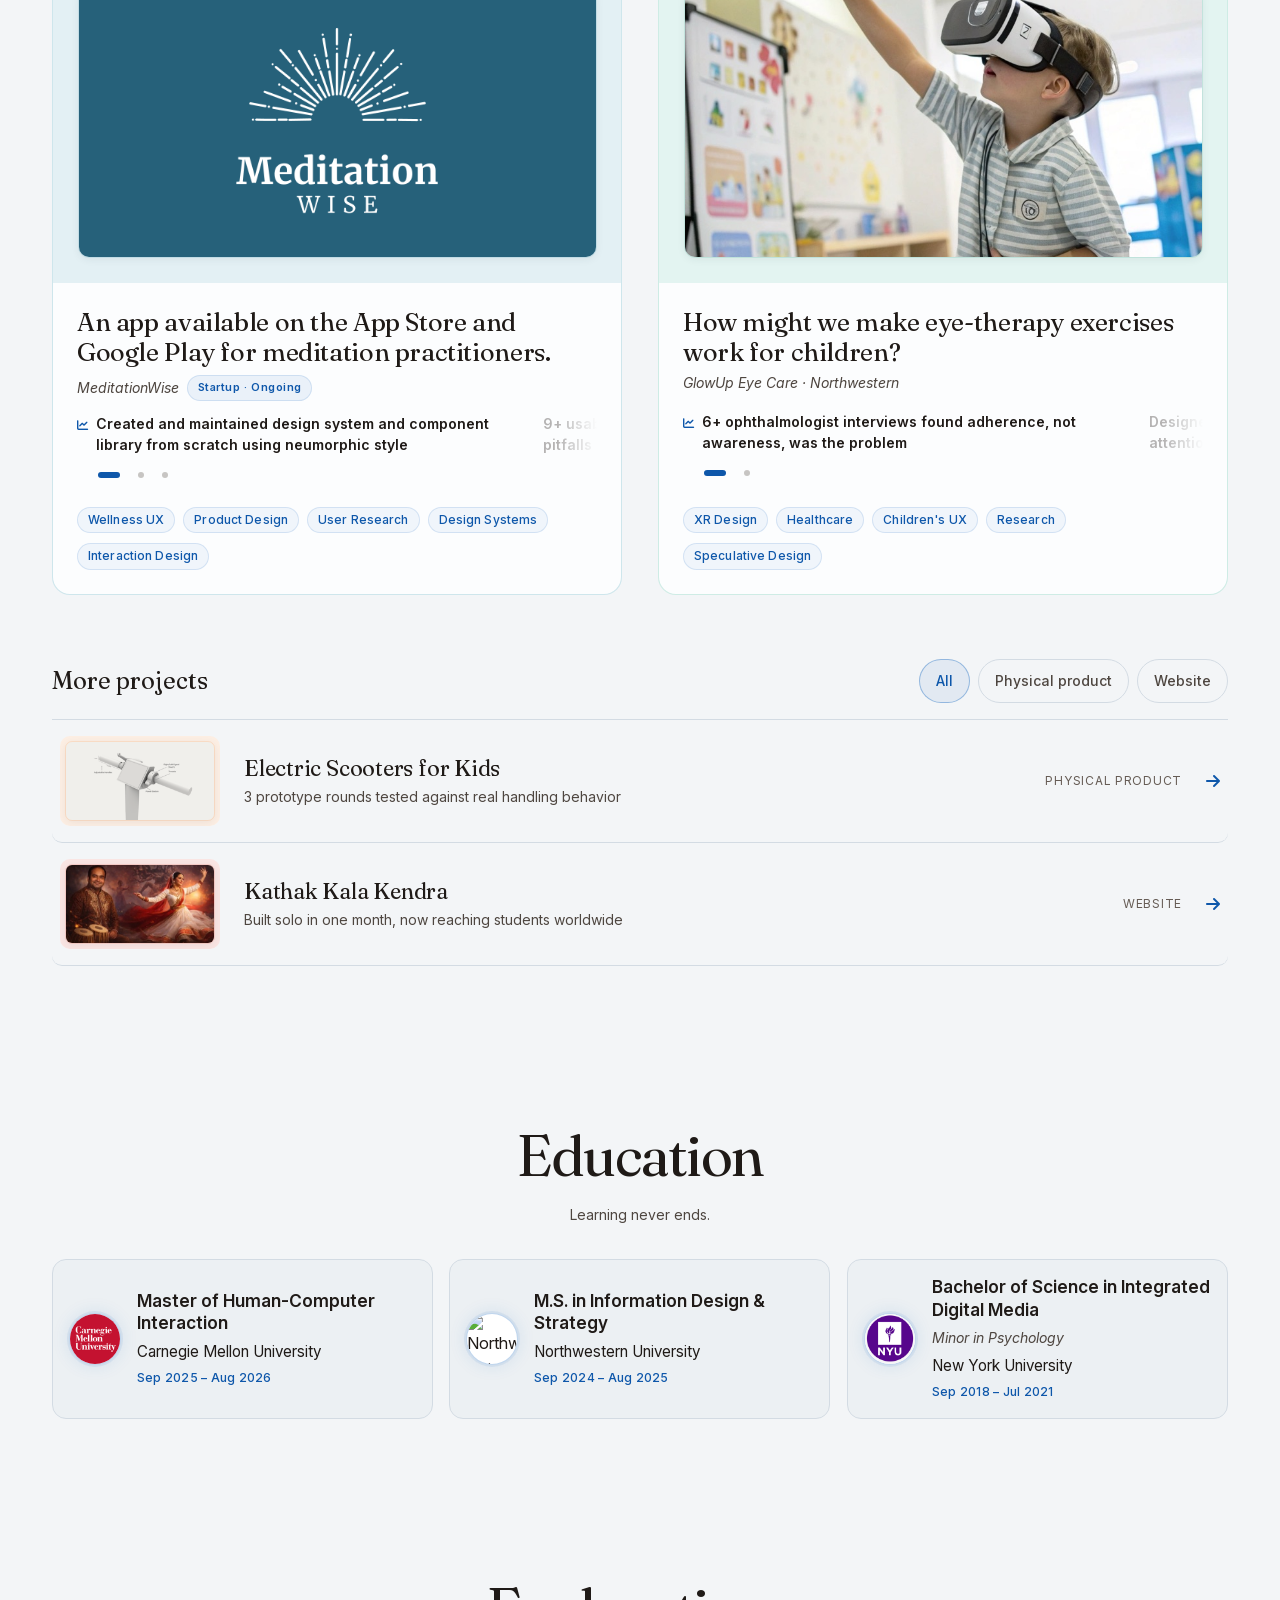
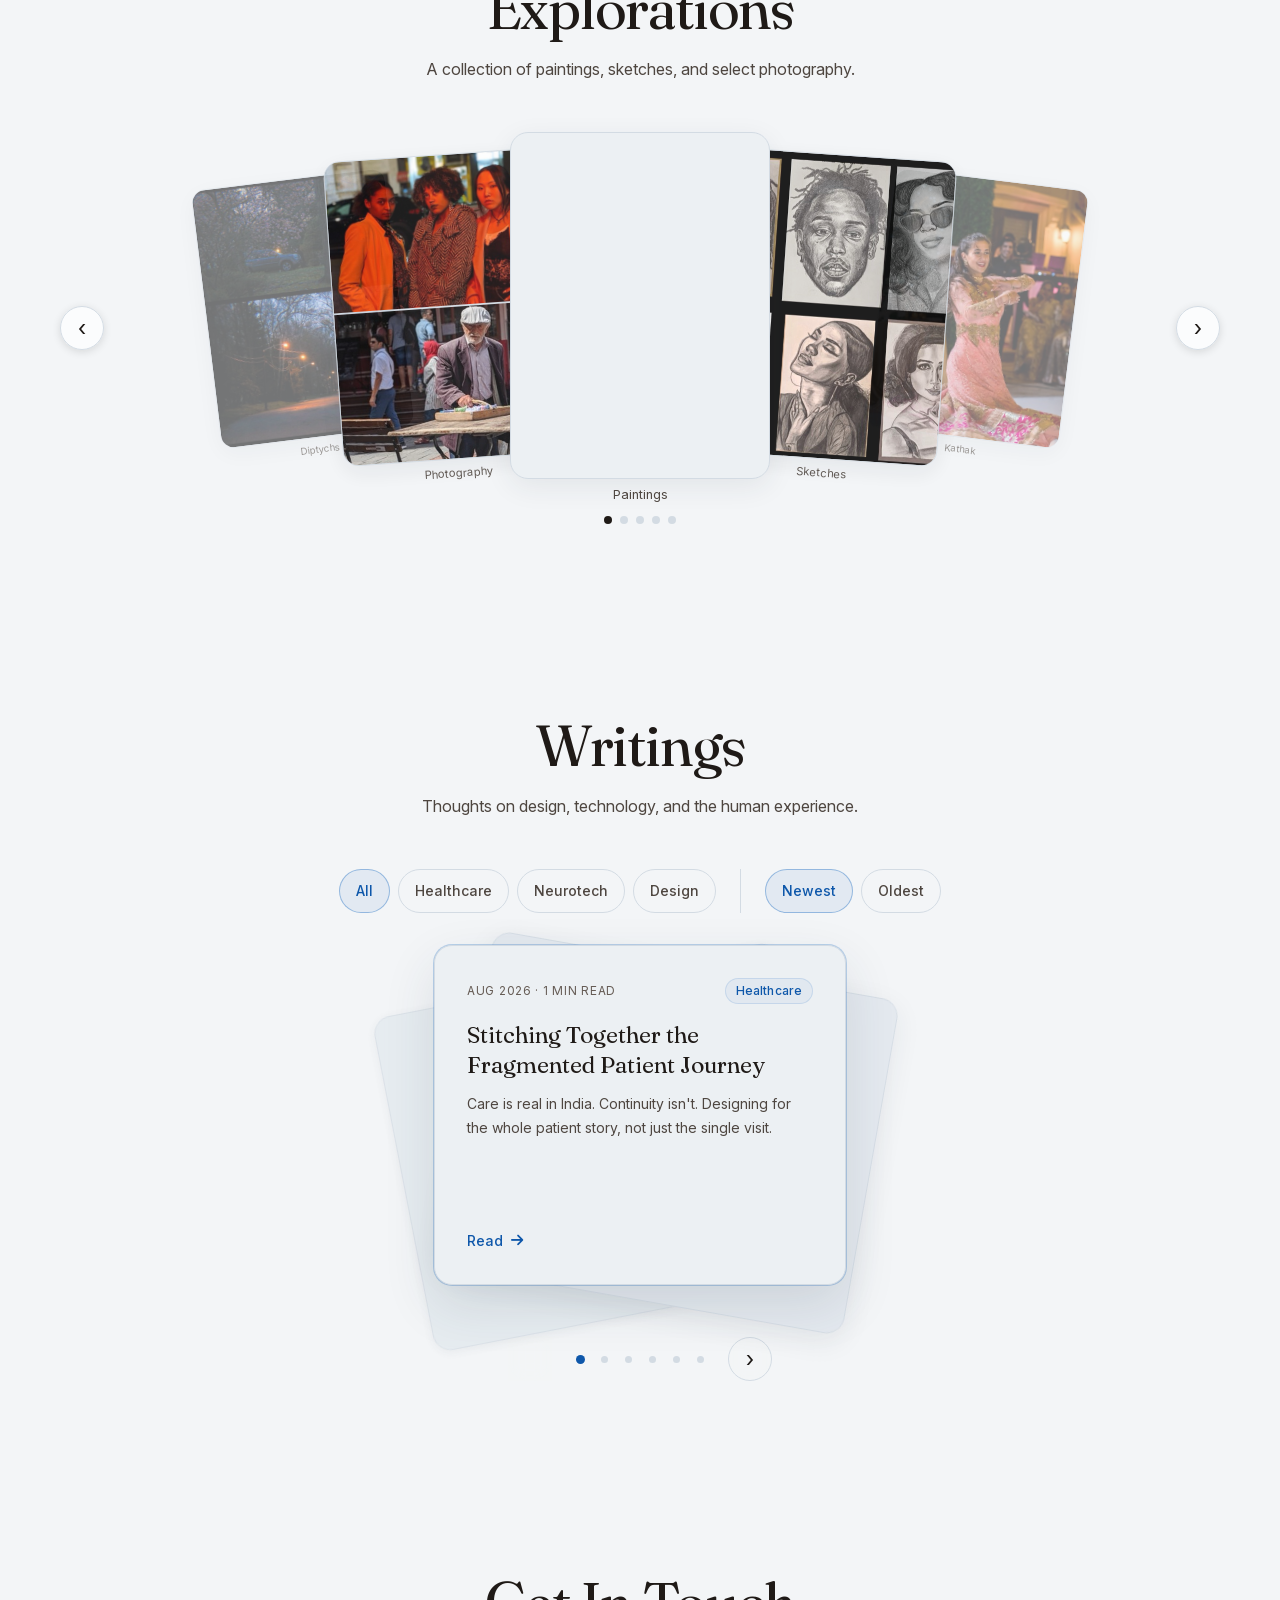
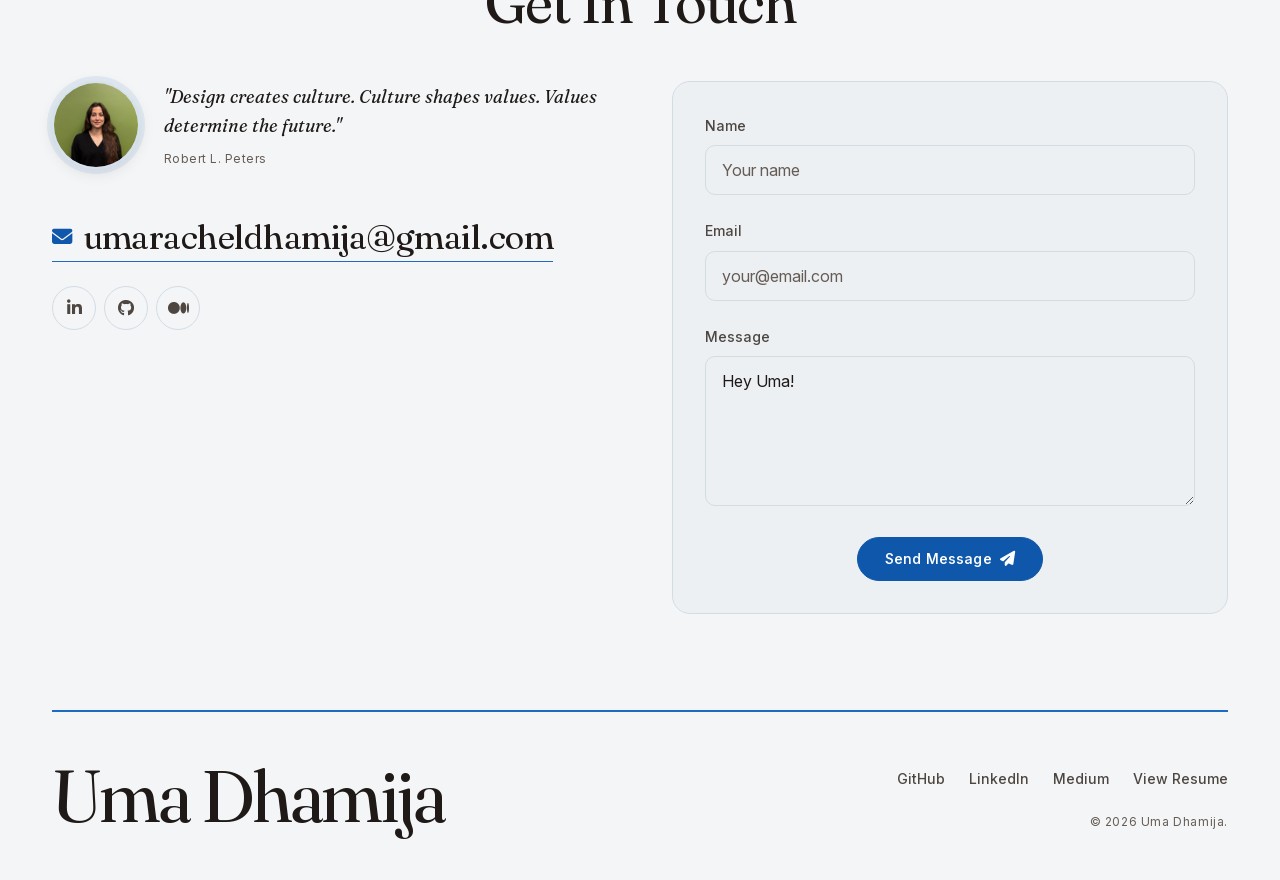
==== commit 327d78af: "Update resume PDF and cache-bust resume links Co-Authored-By: Claude Opus 5.5 <noreply@anthropic.com" ====
--- a/index.html
+++ b/index.html
@@ -250,7 +250,7 @@
           <span>View Case Studies</span>
           <i class="fas fa-arrow-down" aria-hidden="true"></i>
         </a>
-        <a href="Uma_Dhamija_Resume.pdf?v=20261029" class="btn btn-secondary" download aria-label="Download resume (PDF)">
+        <a href="Uma_Dhamija_Resume.pdf?v=20261104" class="btn btn-secondary" download aria-label="Download resume (PDF)">
           <span>Download Resume</span>
           <i class="fas fa-download" aria-hidden="true"></i>
         </a>
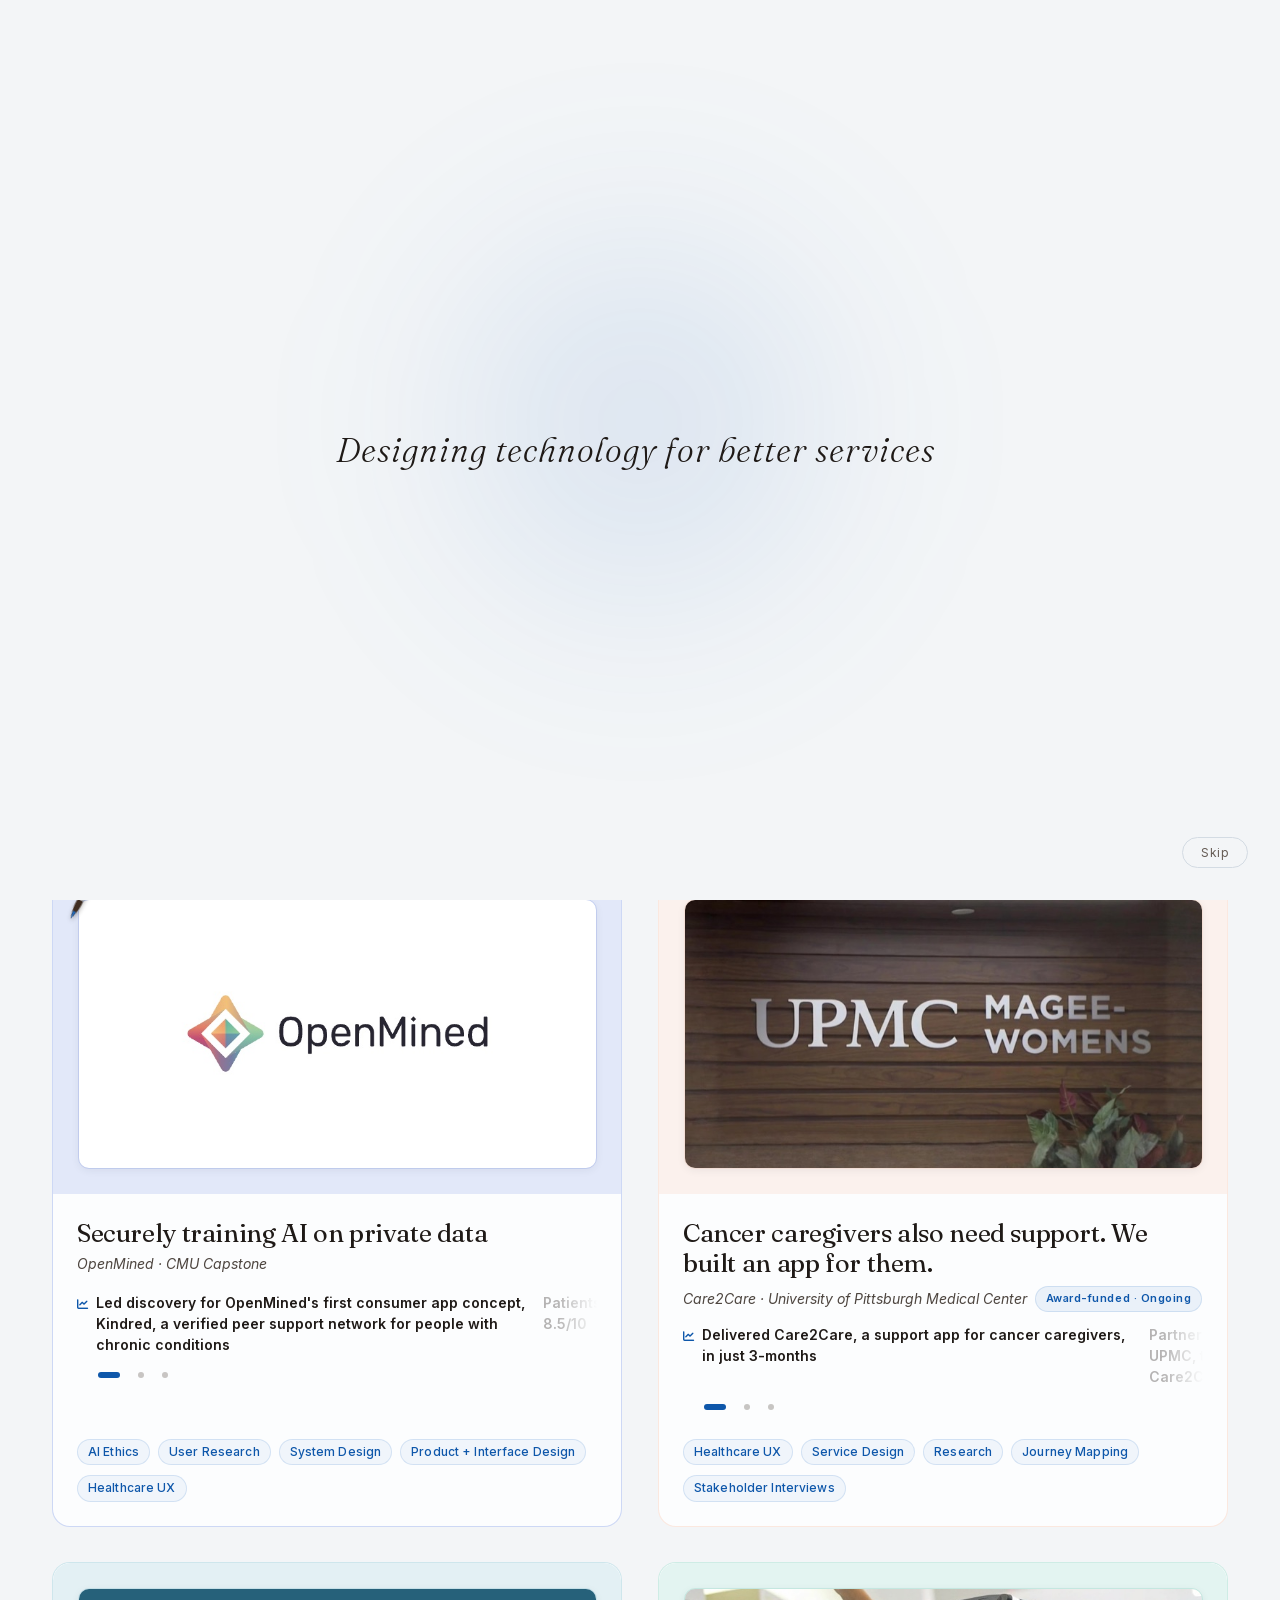
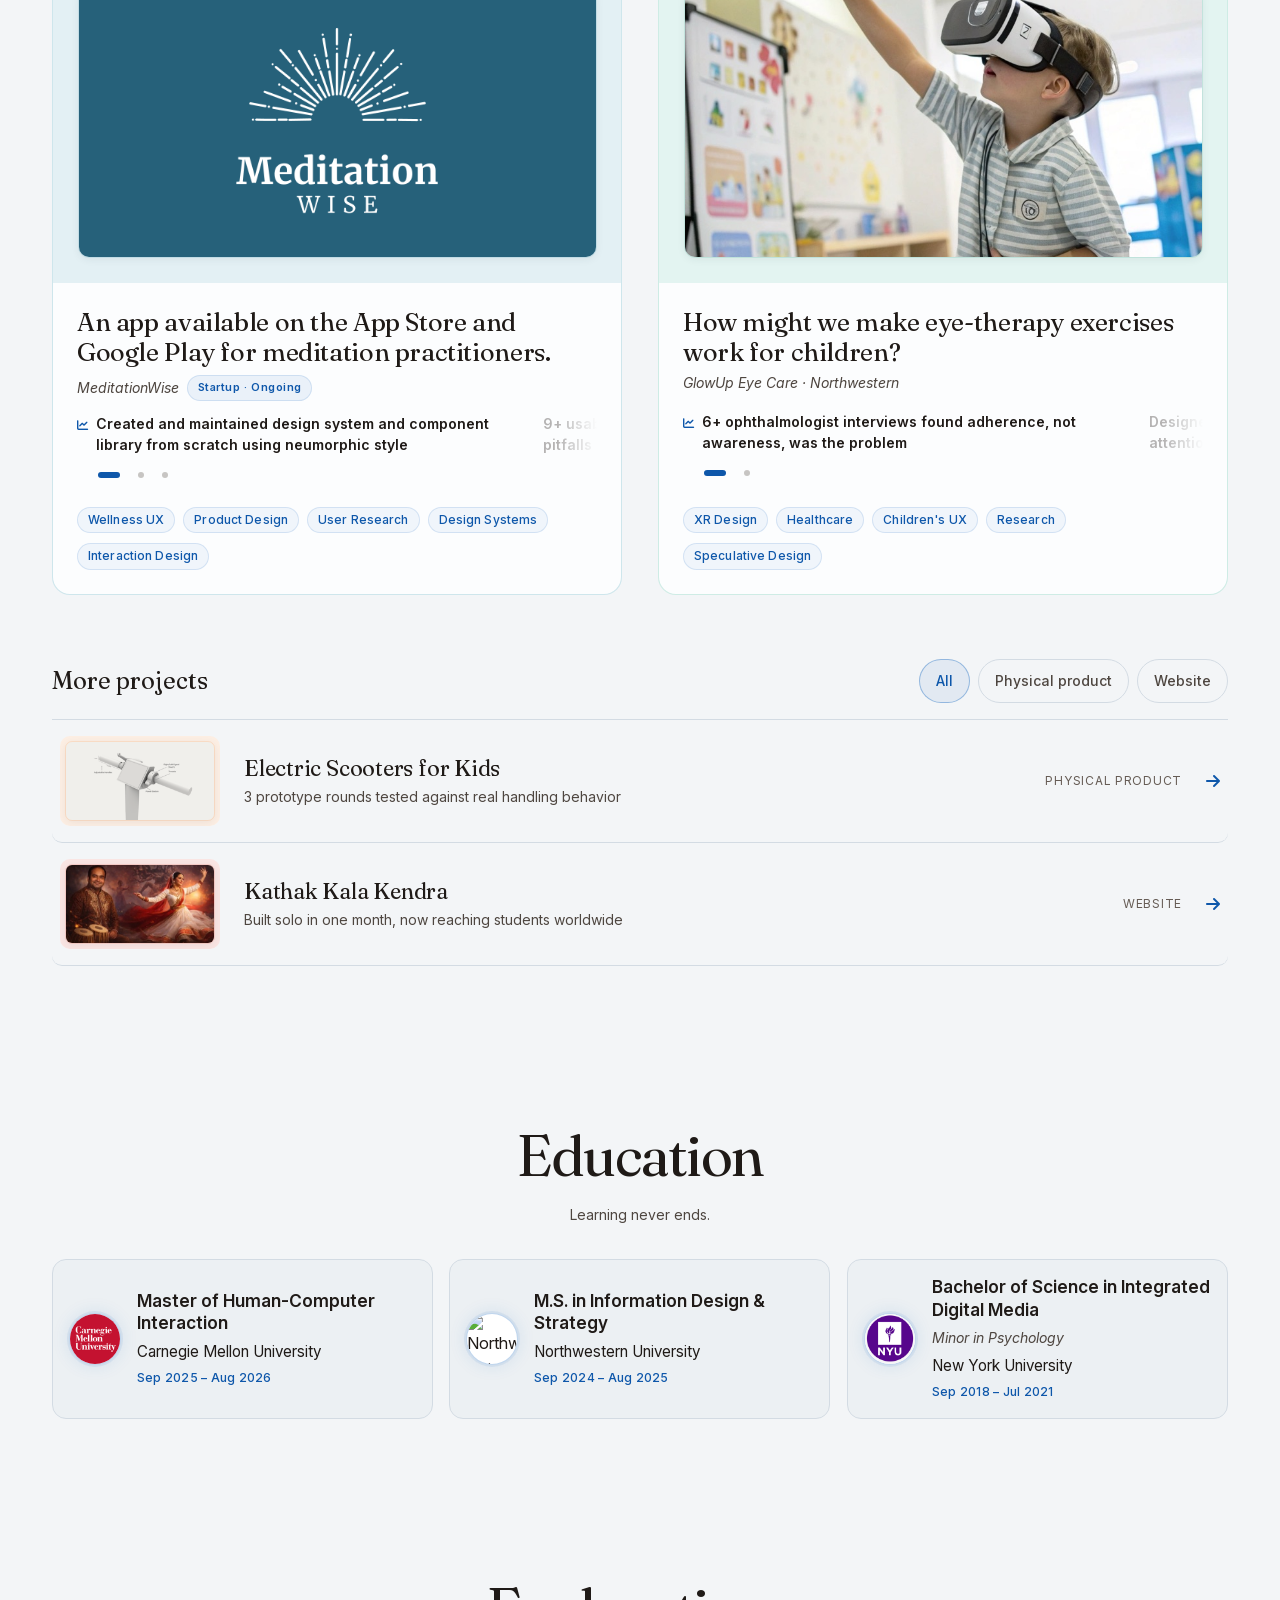
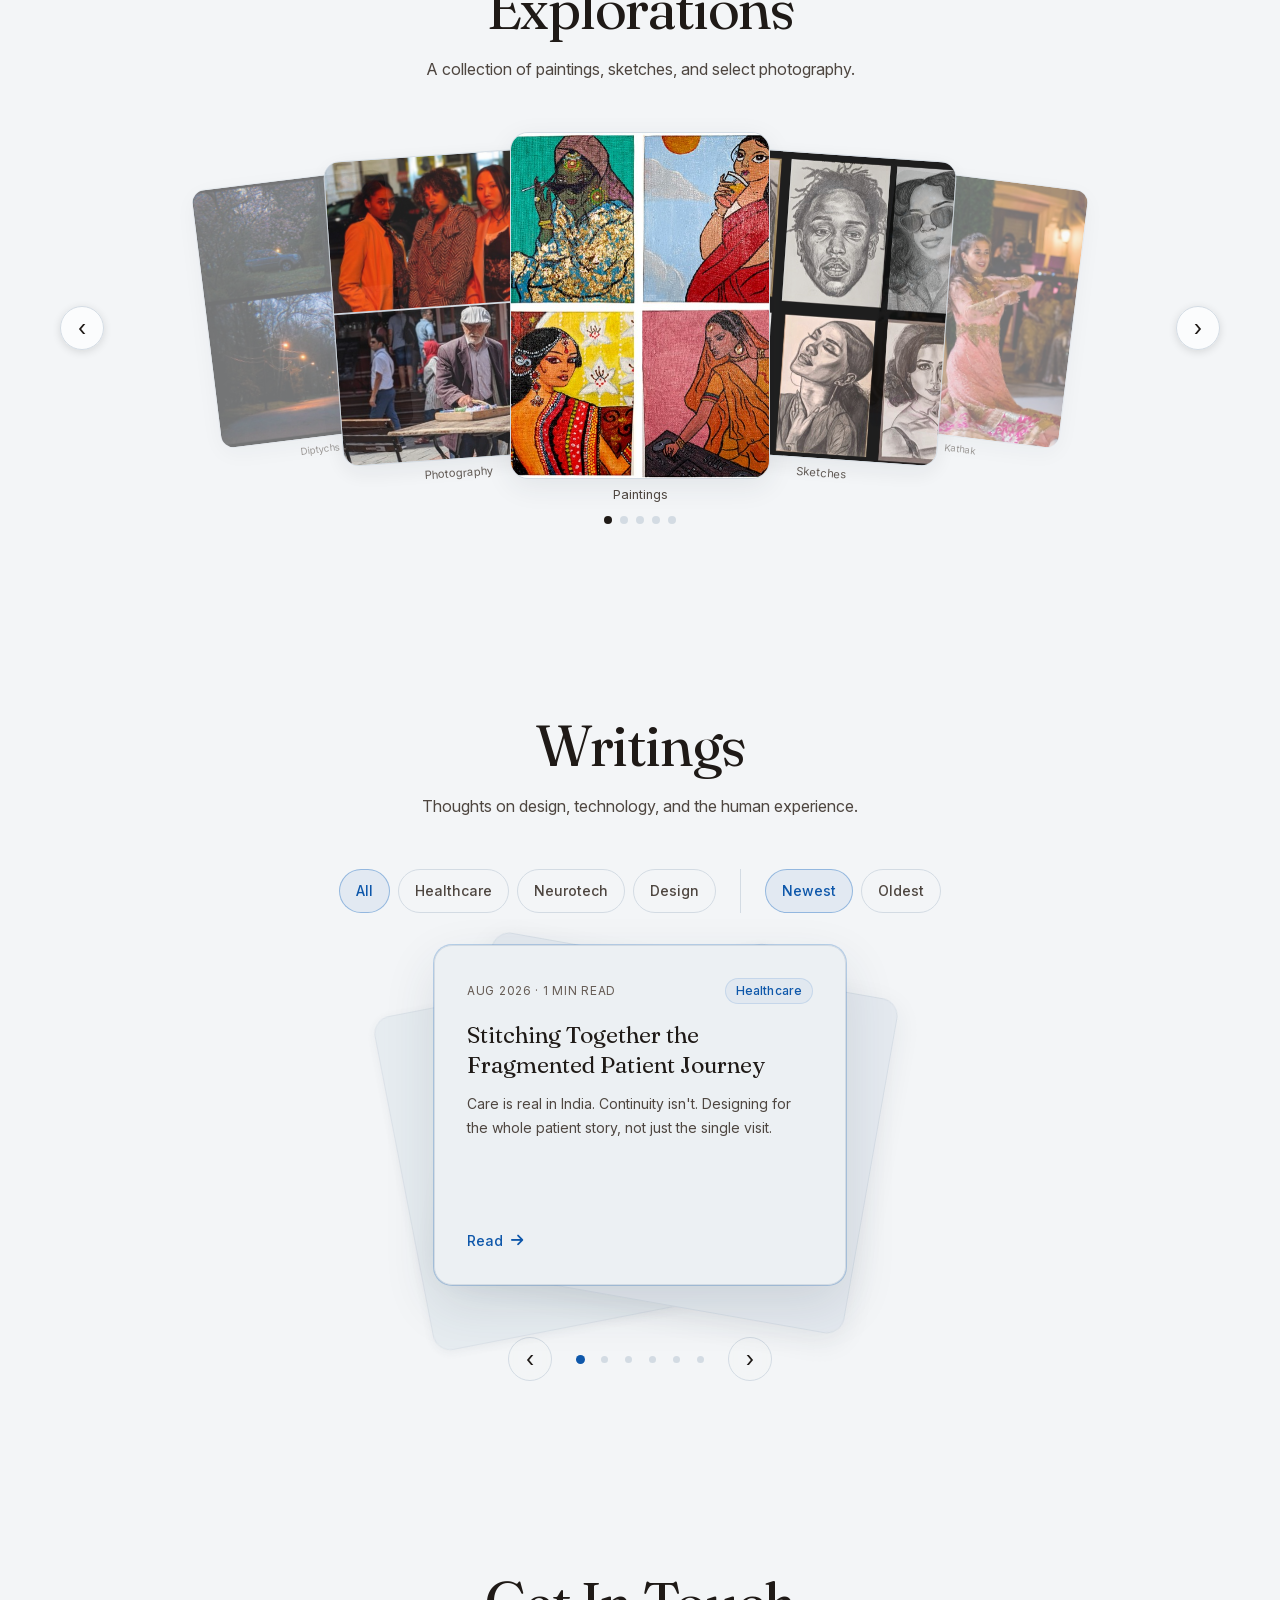
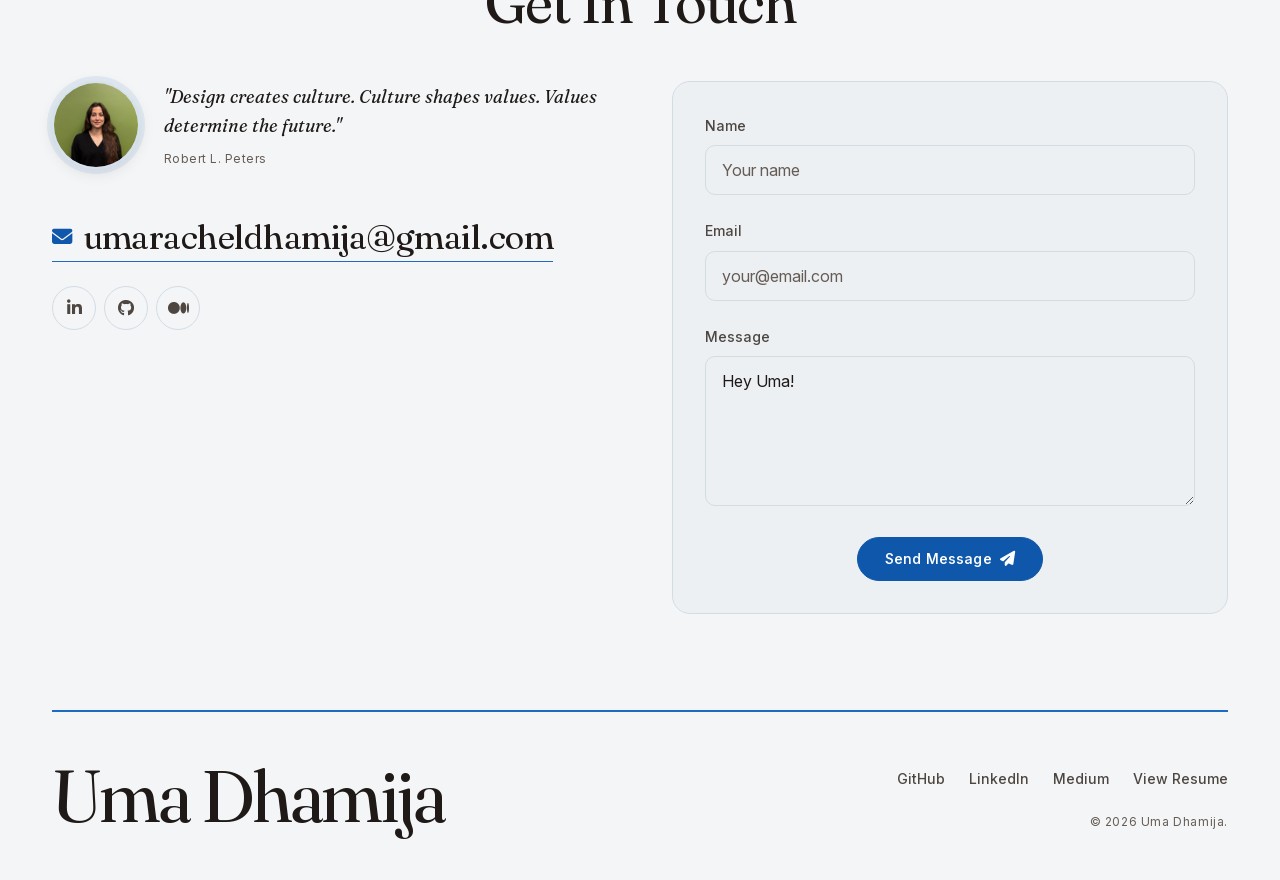
==== commit 9cbe1597: "Prerender case studies into their HTML; link previews; wrap hero role on phones Case study pages wer" ====
--- a/index.html
+++ b/index.html
@@ -9,6 +9,15 @@
   <meta property="og:description" content="UX Advocate • Interface Designer • NeuroTech Enthusiast • Kathak Dancer">
   <meta property="og:type" content="website">
   <title>Uma Dhamija Design Engineer</title>
+  <!-- share:start (link previews; written by scripts/prerender.mjs, edit it there) -->
+  <link rel="canonical" href="https://www.umadhamija.com/">
+  <meta property="og:url" content="https://www.umadhamija.com/">
+  <meta property="og:image" content="https://www.umadhamija.com/images/headshot-1600.jpg">
+  <meta property="og:image:width" content="1600">
+  <meta property="og:image:height" content="1515">
+  <meta property="og:image:alt" content="Portrait of Uma Dhamija">
+  <meta name="twitter:card" content="summary">
+  <!-- share:end -->
 
   <link rel="stylesheet" href="styles.css">
   <!-- Fonts and icons are served from this site (fonts/fonts.css, css/icons.css) -->
--- a/styles.css
+++ b/styles.css
@@ -1387,13 +1387,9 @@
   line-height: 1.9;
   max-width: 46rem;
   margin: 0 auto var(--sp-6);
-}
-
-/* Each role keeps its words (and the dot before it) on one row, so on
-   phones the line only breaks between roles. Below 360px a role may
-   still break rather than spill off screen. */
-@media (min-width: 360px) {
-  .hero-role .role { white-space: nowrap; }
+  /* Wraps on phones; balance gives two even lines ("Human Computer /
+     Interaction Specialist") instead of one word alone on the last */
+  text-wrap: balance;
 }
 
 /* Bio — readable, not too dense */
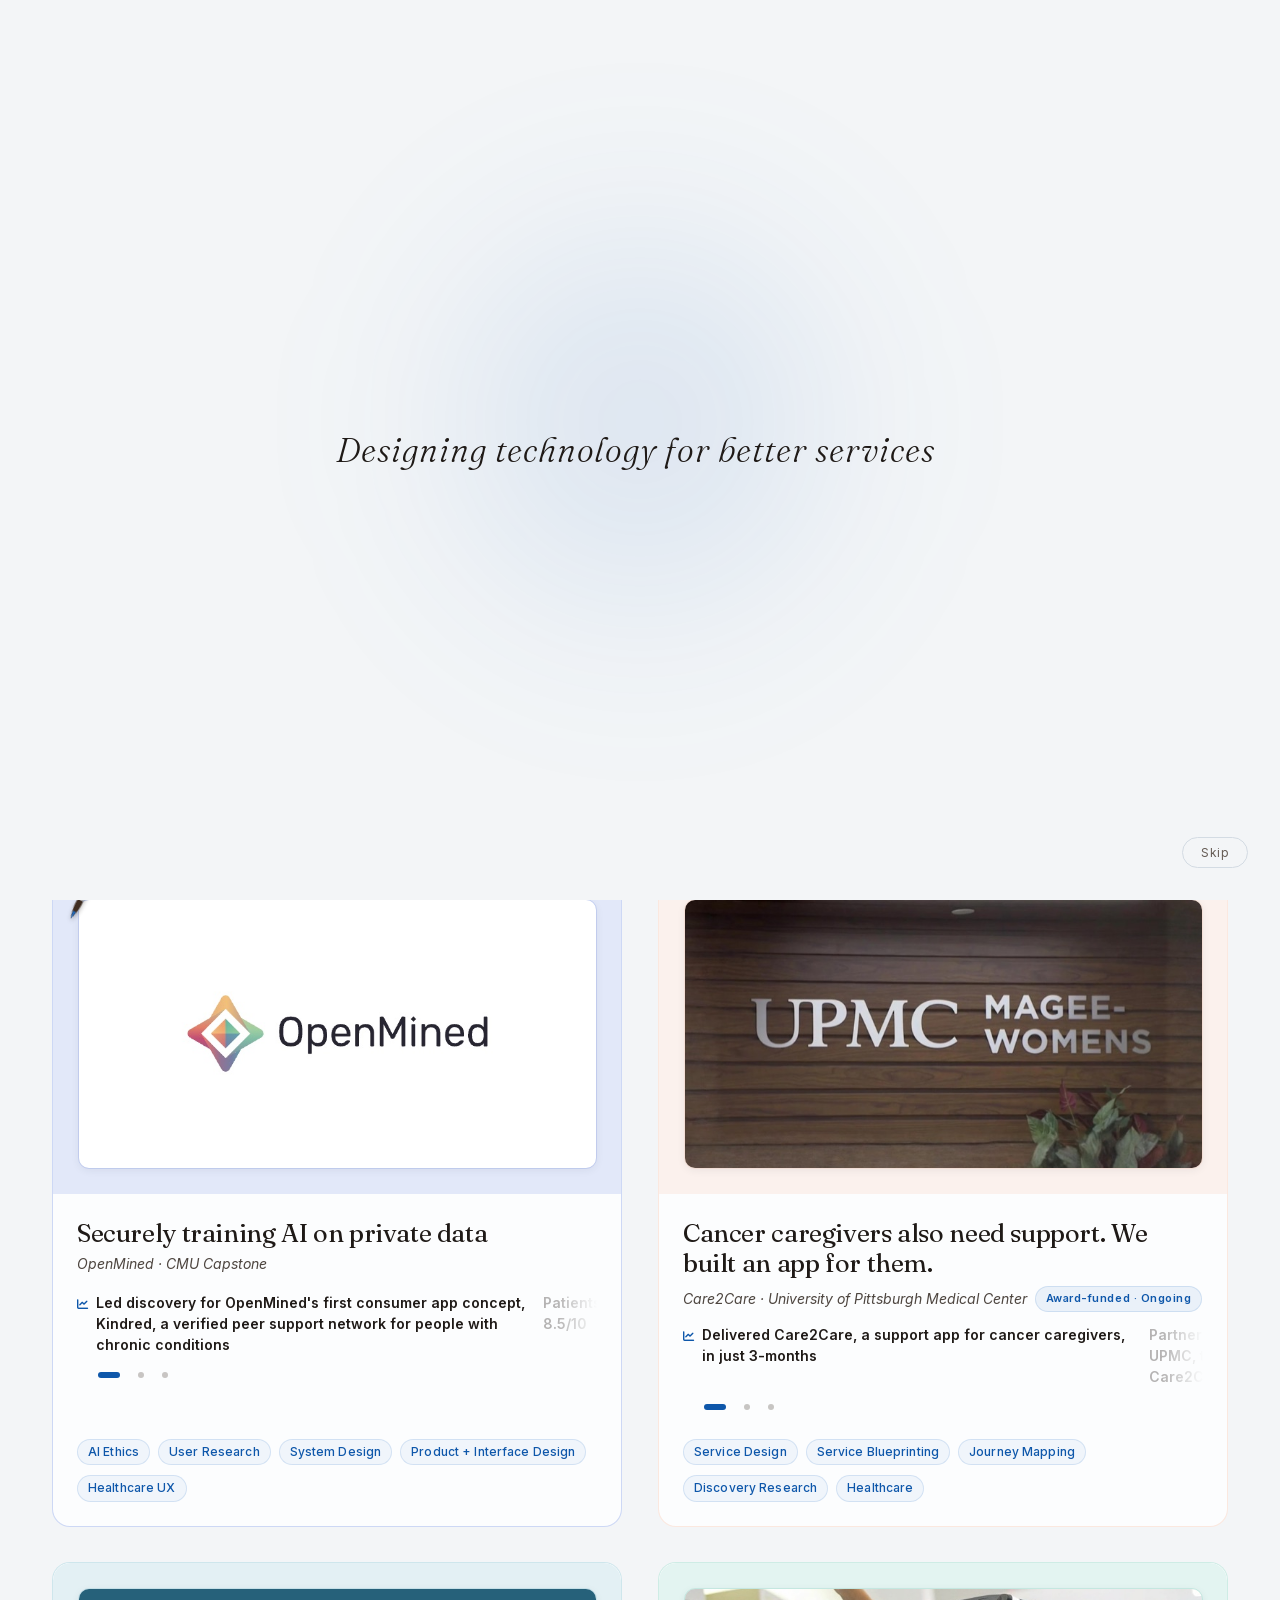
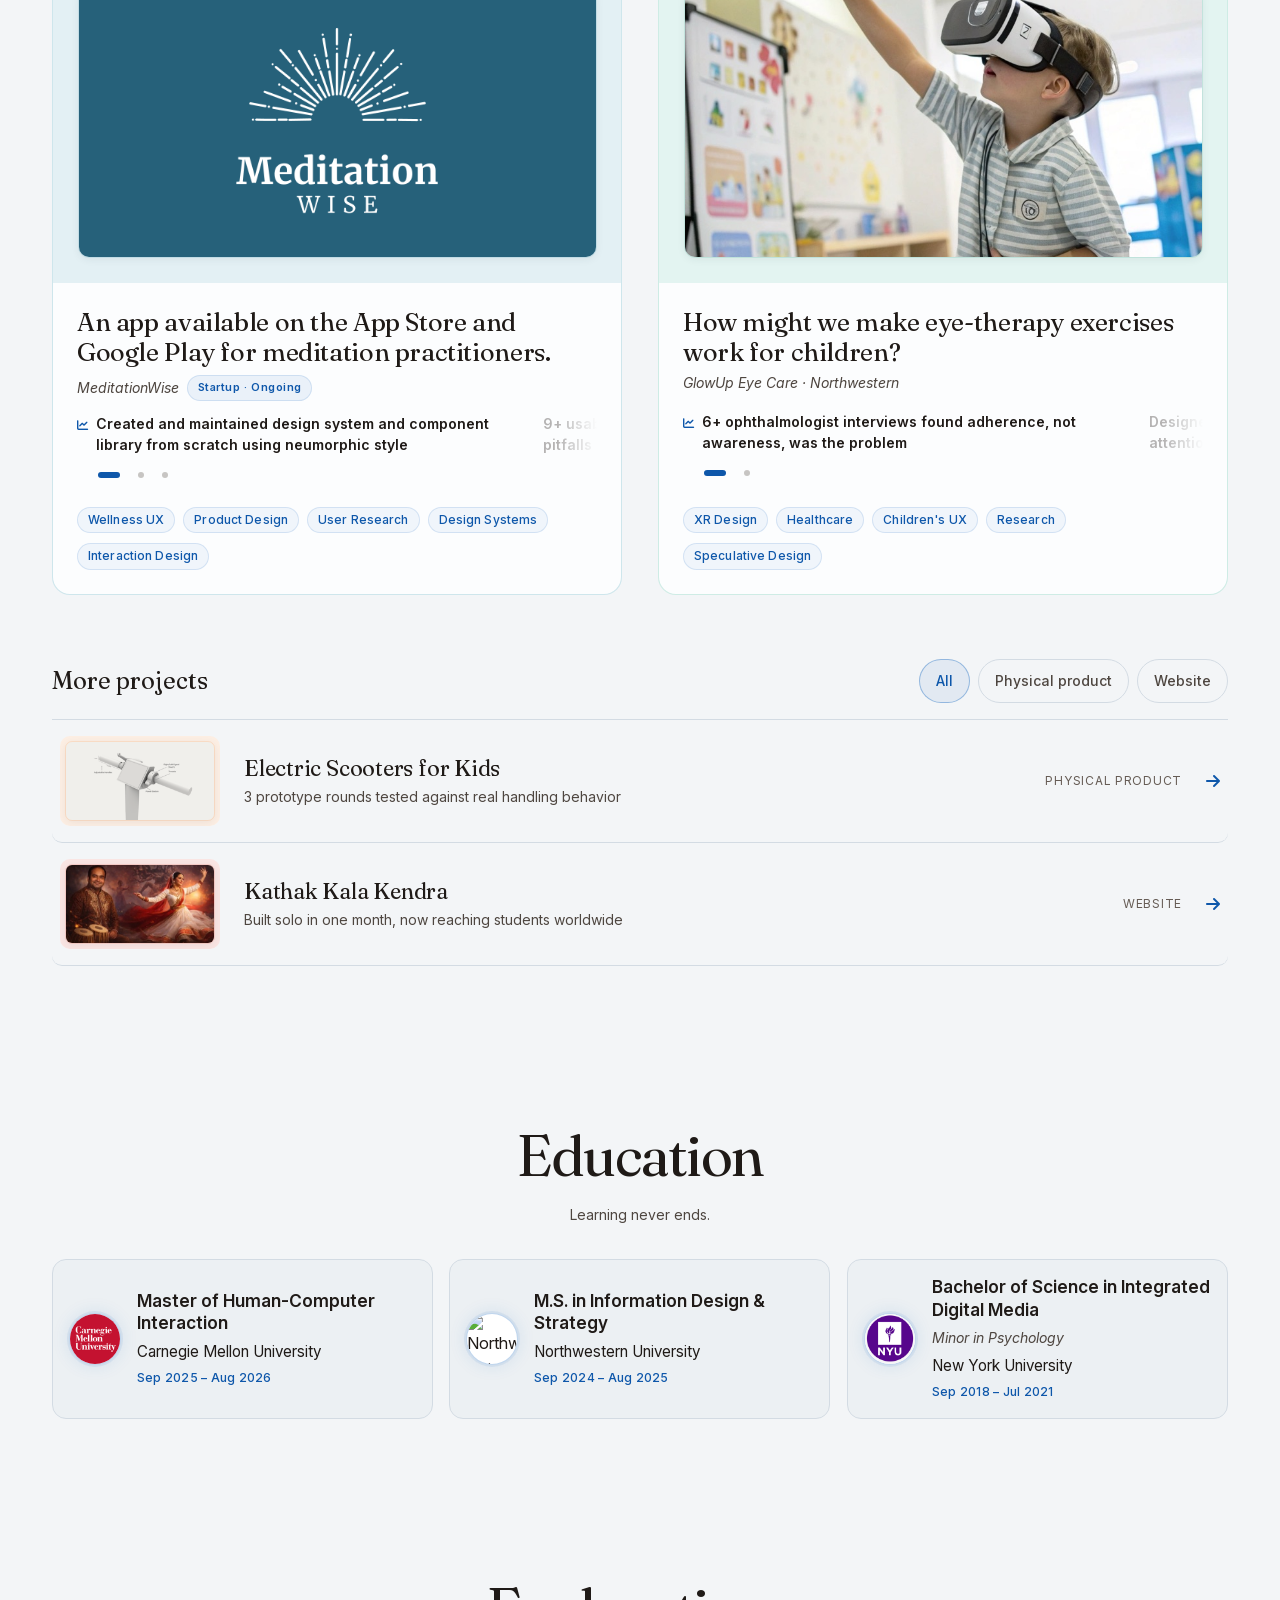
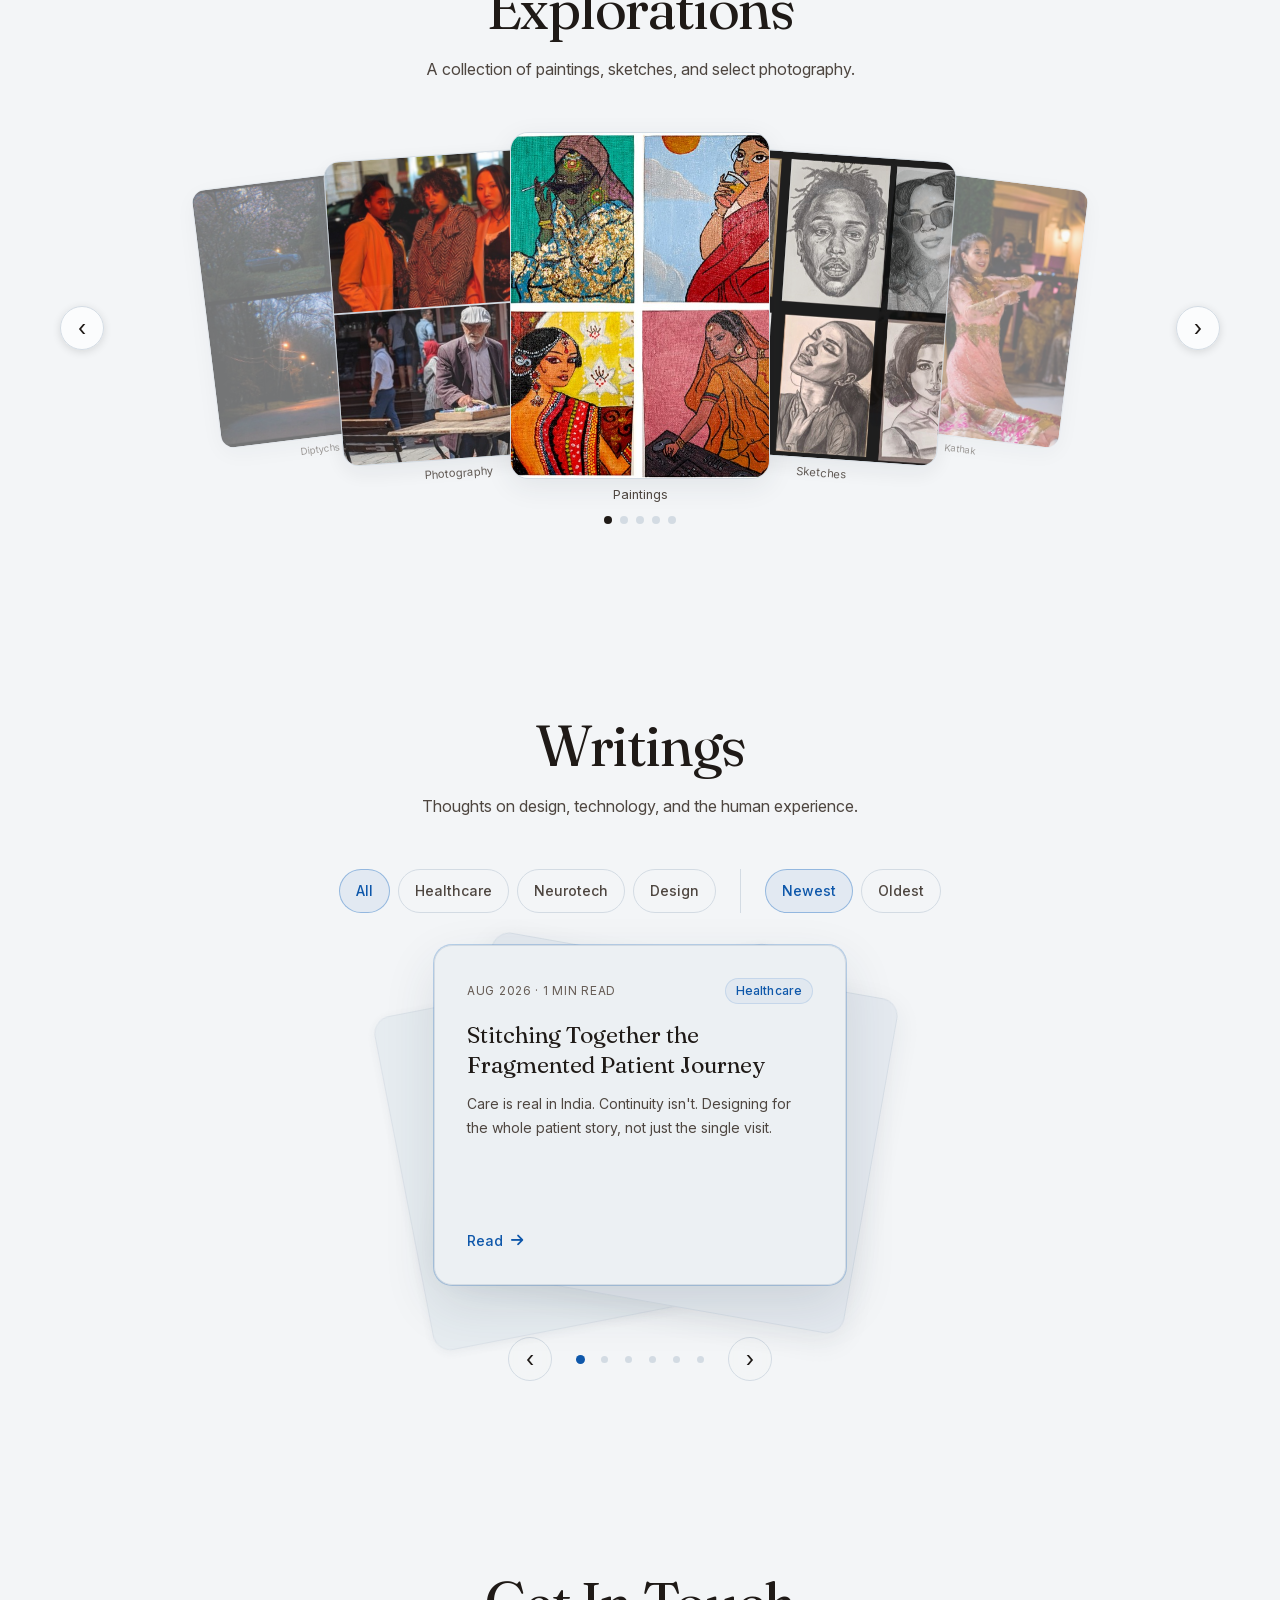
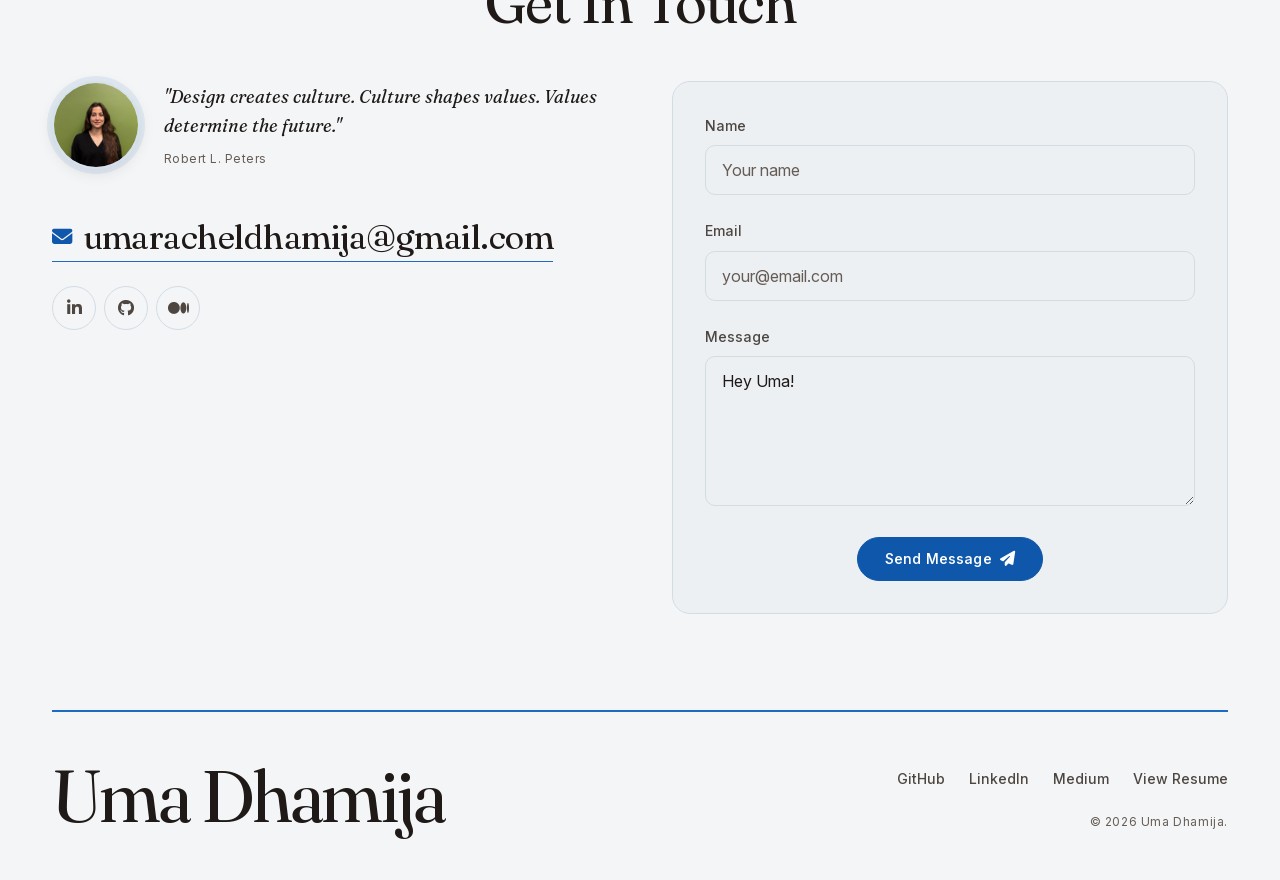
==== commit 50b86535: "Reframe Care2Care around service design; new resume Add current state, workshop and service blueprin" ====
--- a/index.html
+++ b/index.html
@@ -259,7 +259,7 @@
           <span>View Case Studies</span>
           <i class="fas fa-arrow-down" aria-hidden="true"></i>
         </a>
-        <a href="Uma_Dhamija_Resume.pdf?v=20261104" class="btn btn-secondary" download aria-label="Download resume (PDF)">
+        <a href="Uma_Dhamija_Resume.pdf?v=20261111" class="btn btn-secondary" download aria-label="Download resume (PDF)">
           <span>Download Resume</span>
           <i class="fas fa-download" aria-hidden="true"></i>
         </a>
@@ -352,11 +352,11 @@
                 </ul>
               </div>
               <div class="project-tags">
-                <span class="tag">Healthcare UX</span>
                 <span class="tag">Service Design</span>
-                <span class="tag">Research</span>
+                <span class="tag">Service Blueprinting</span>
                 <span class="tag">Journey Mapping</span>
-                <span class="tag">Stakeholder Interviews</span>
+                <span class="tag">Discovery Research</span>
+                <span class="tag">Healthcare</span>
               </div>
             </div>
           </a>
